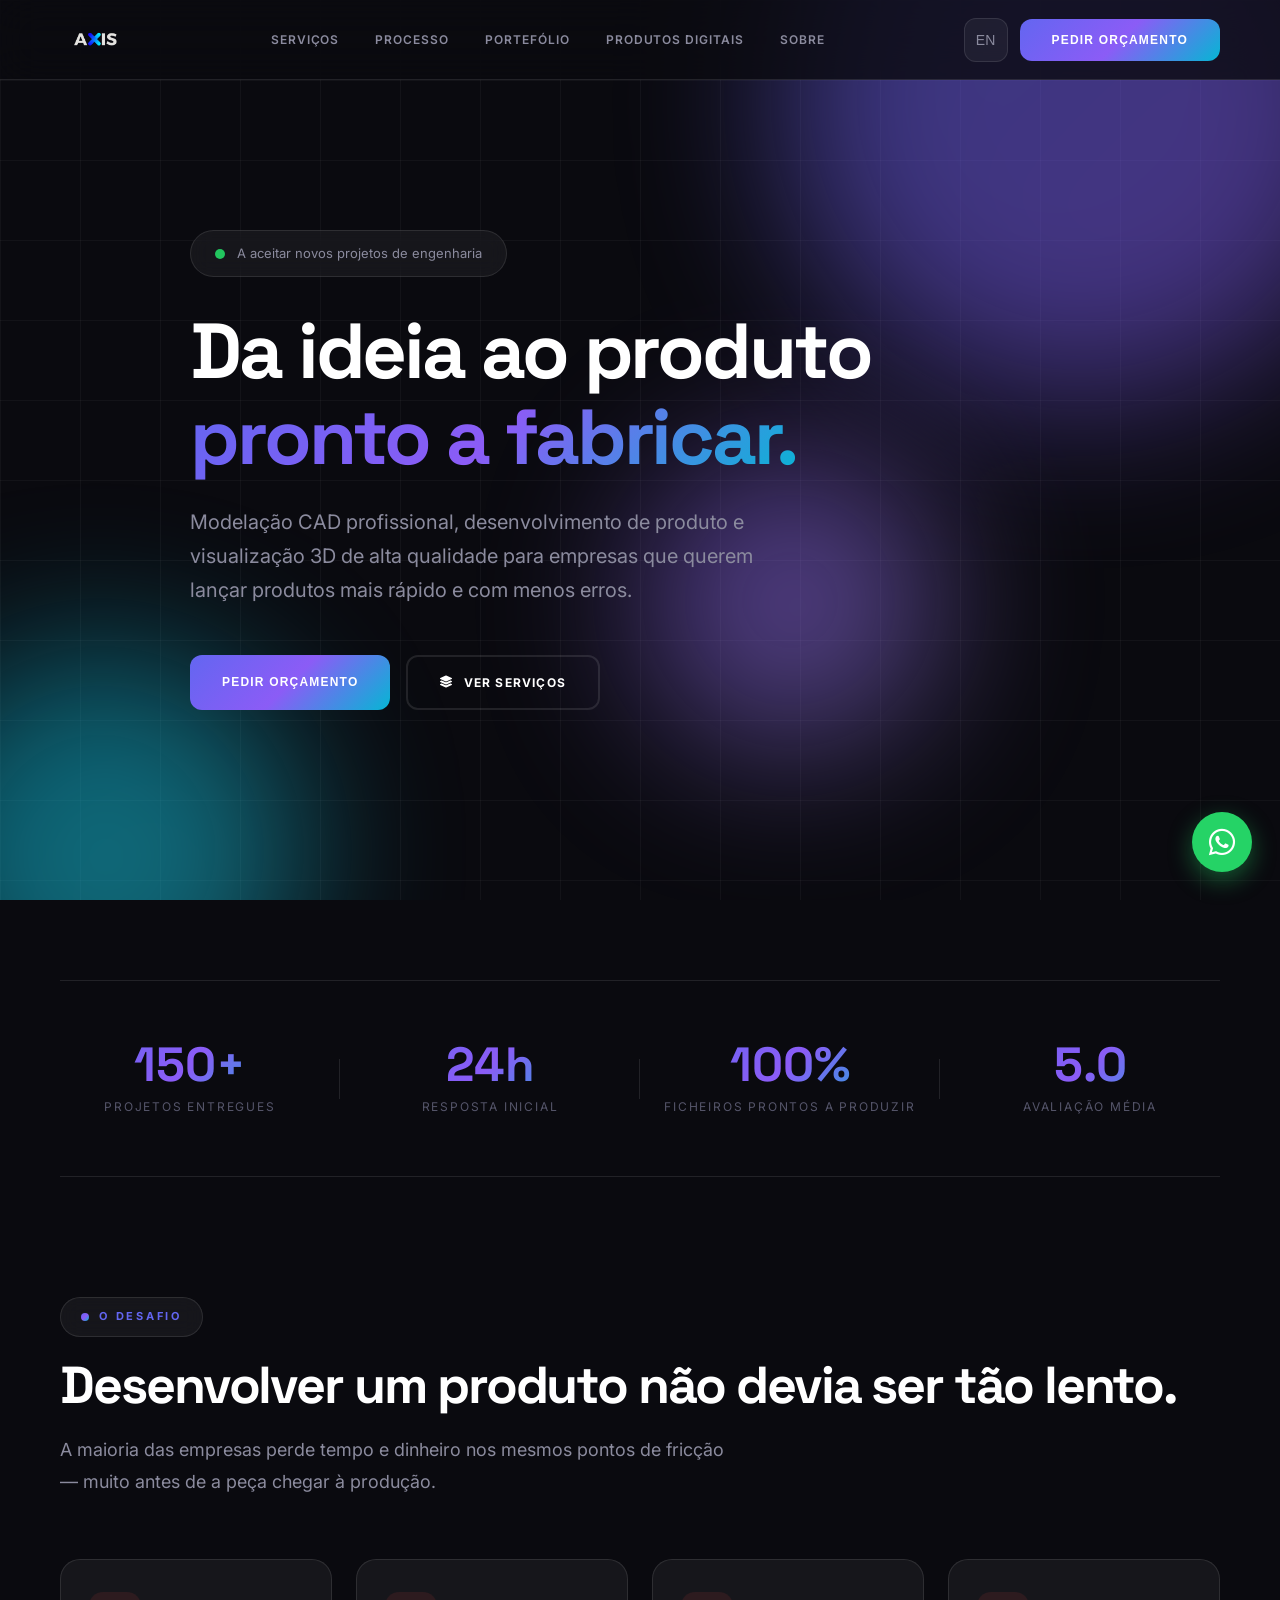
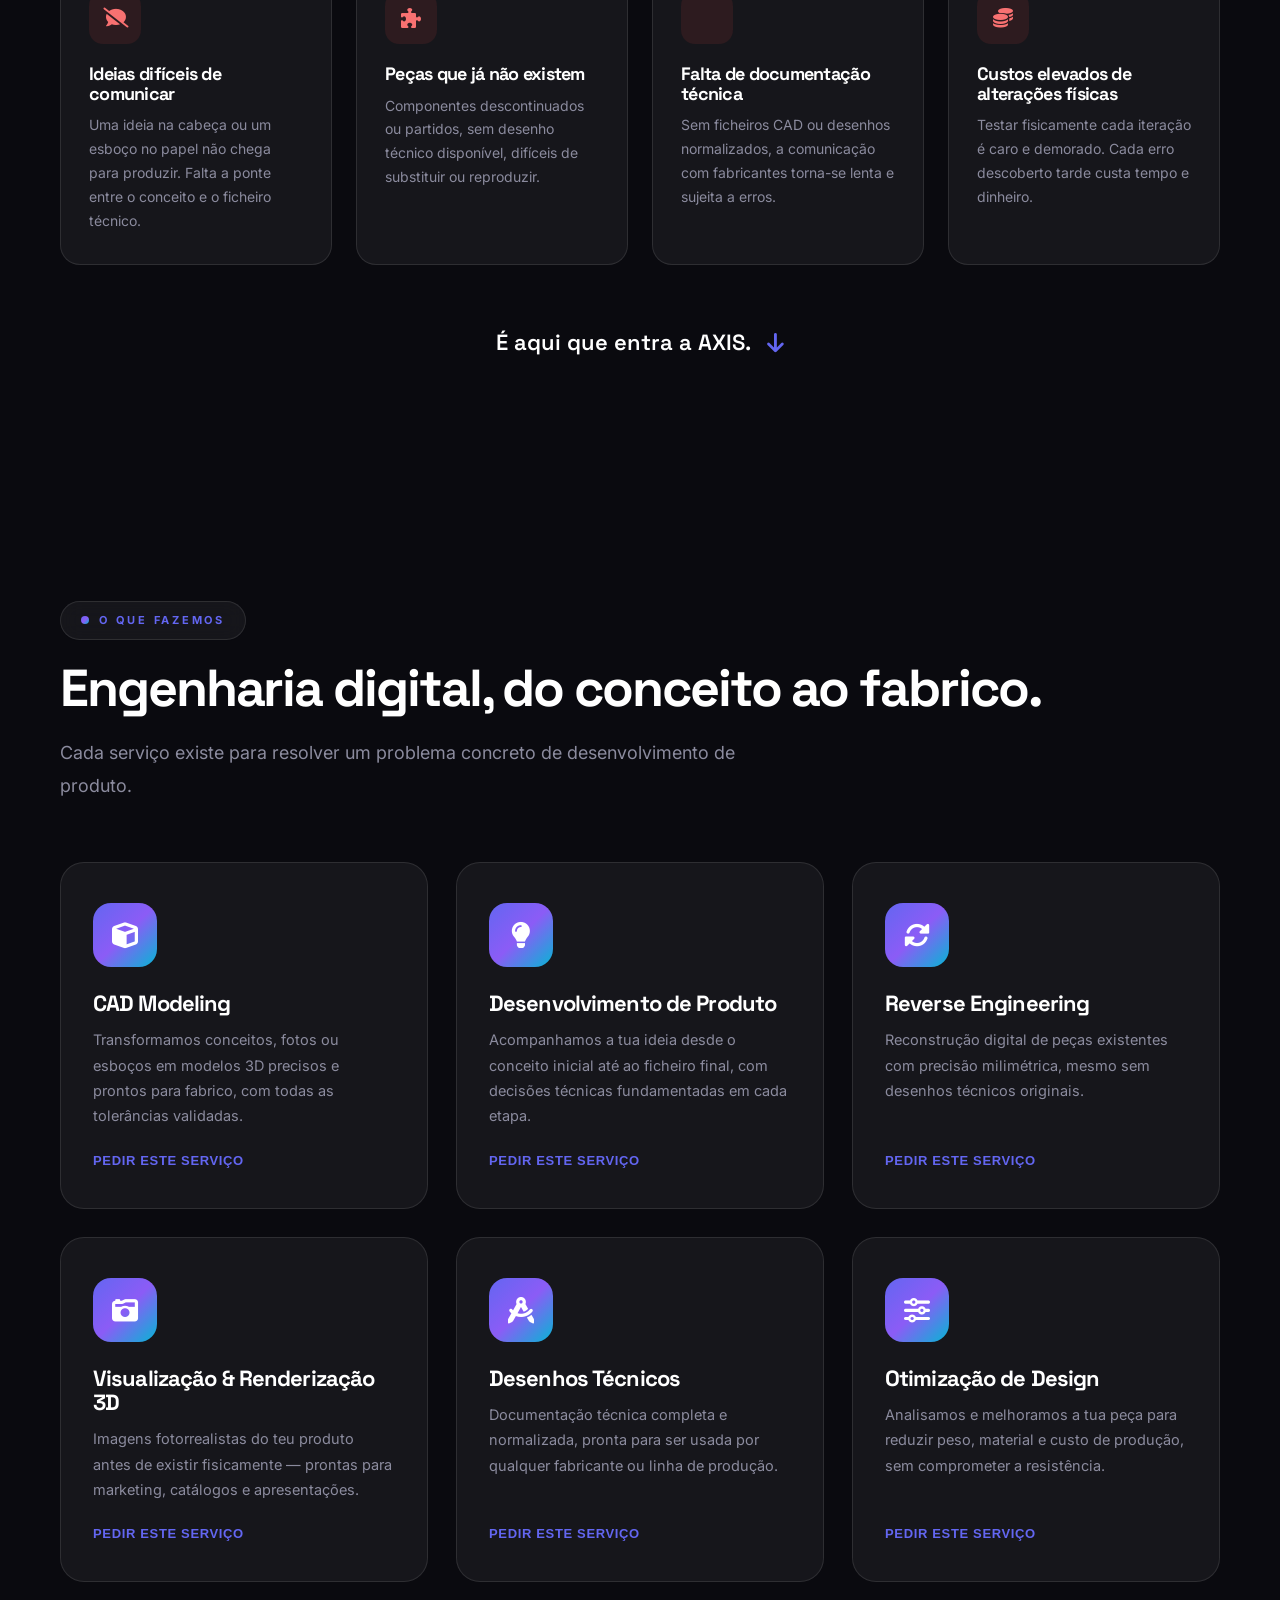
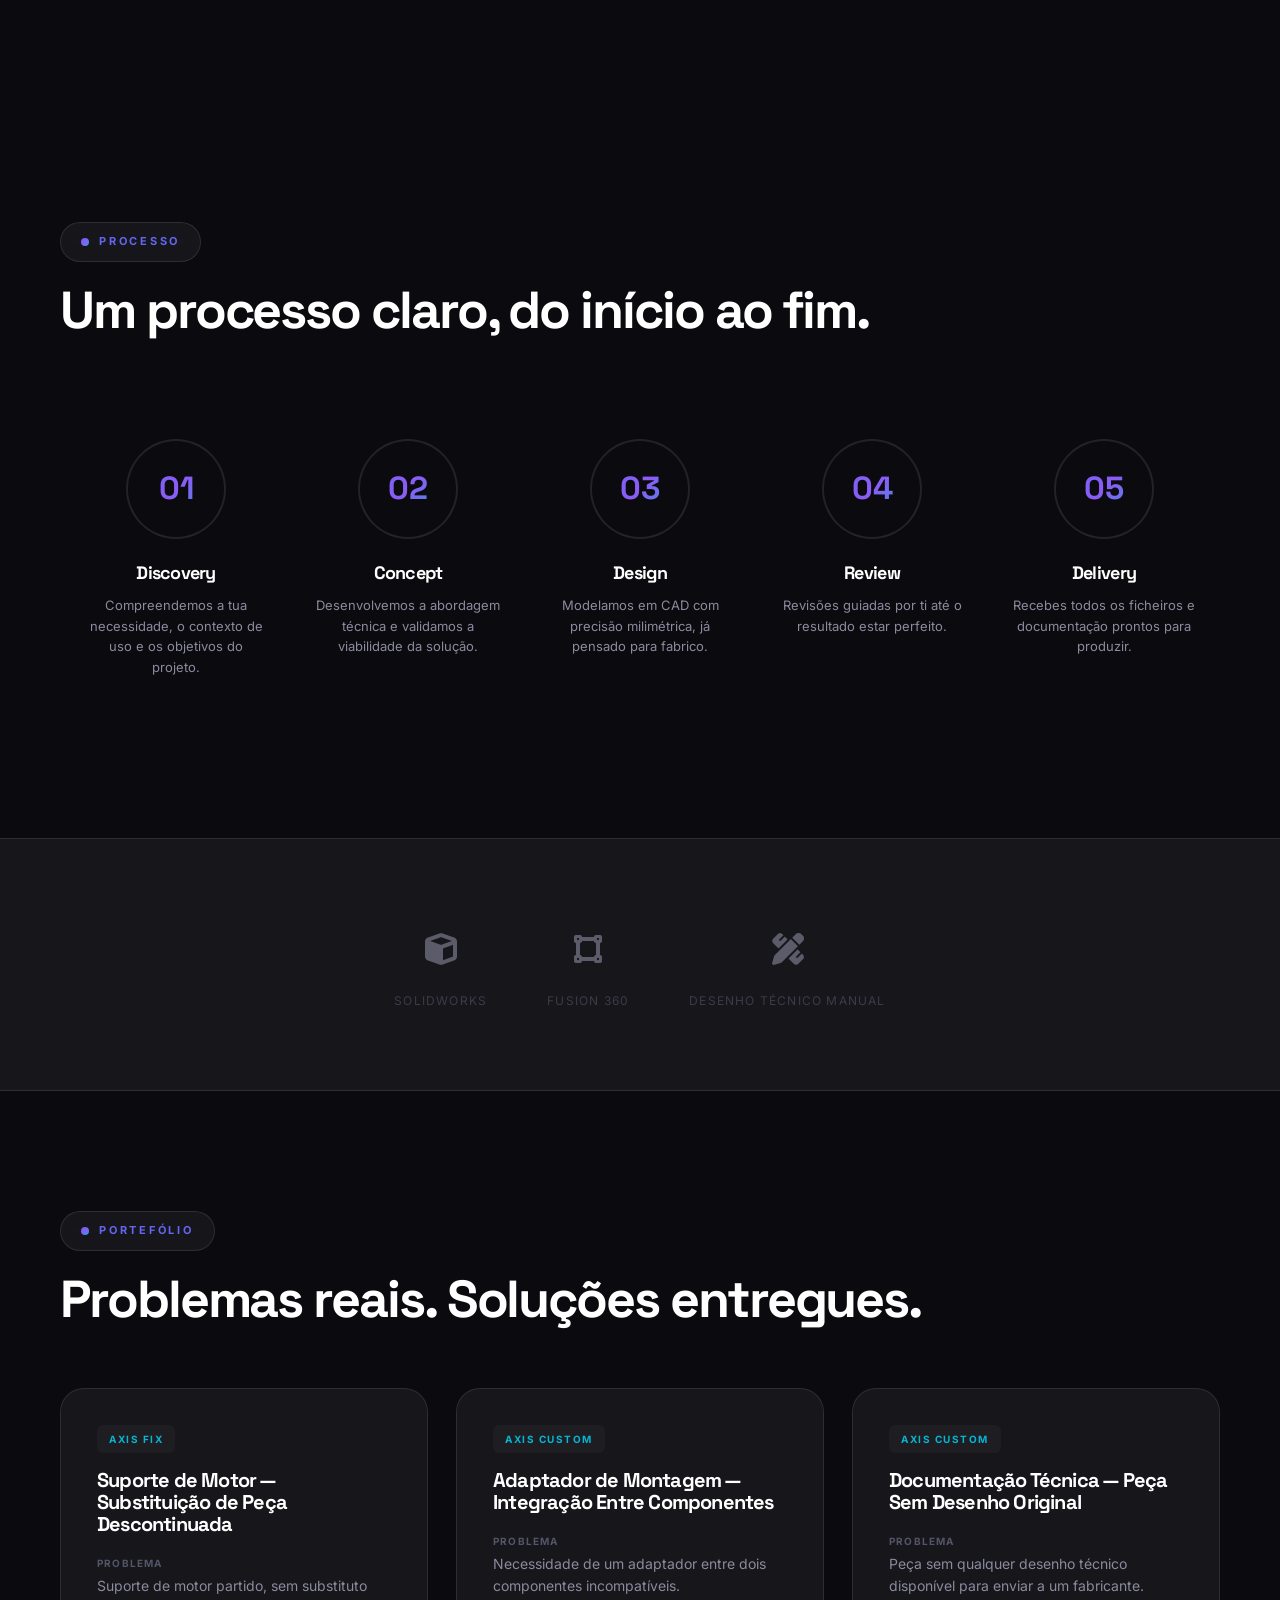
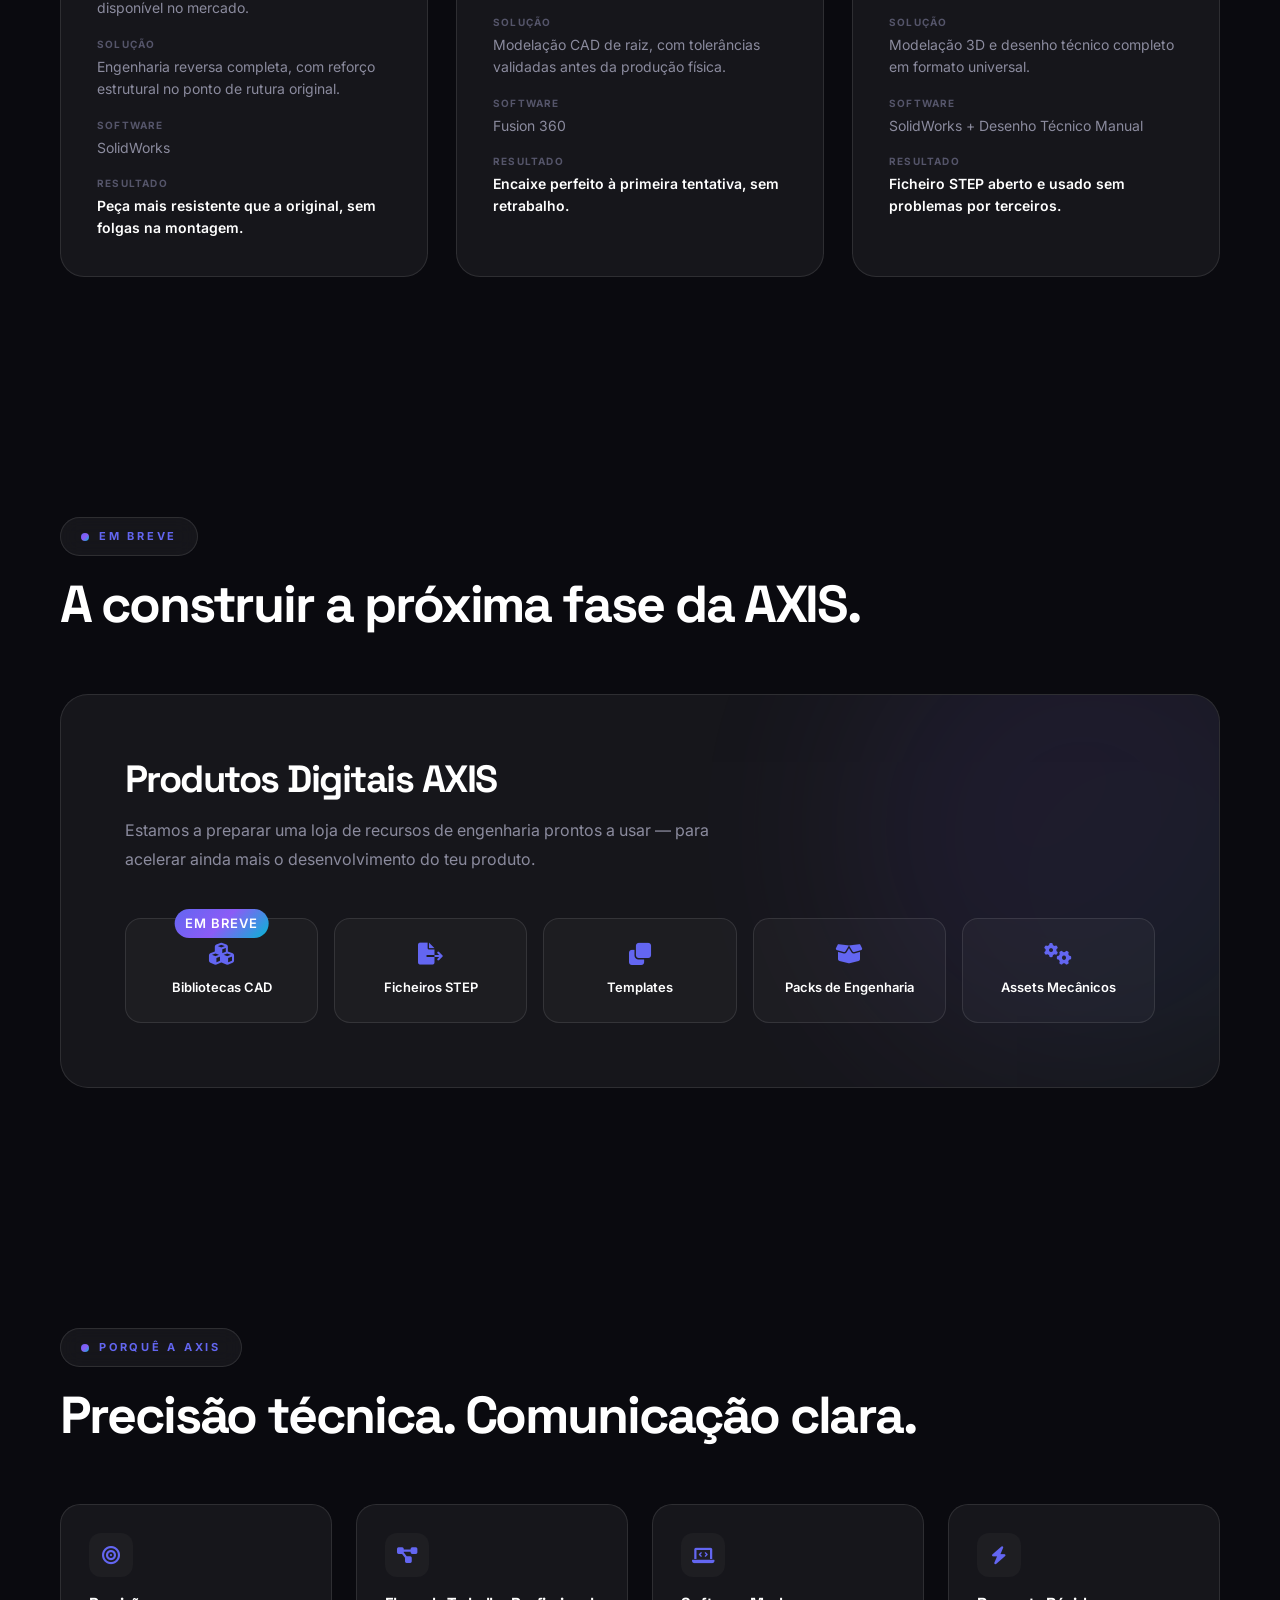
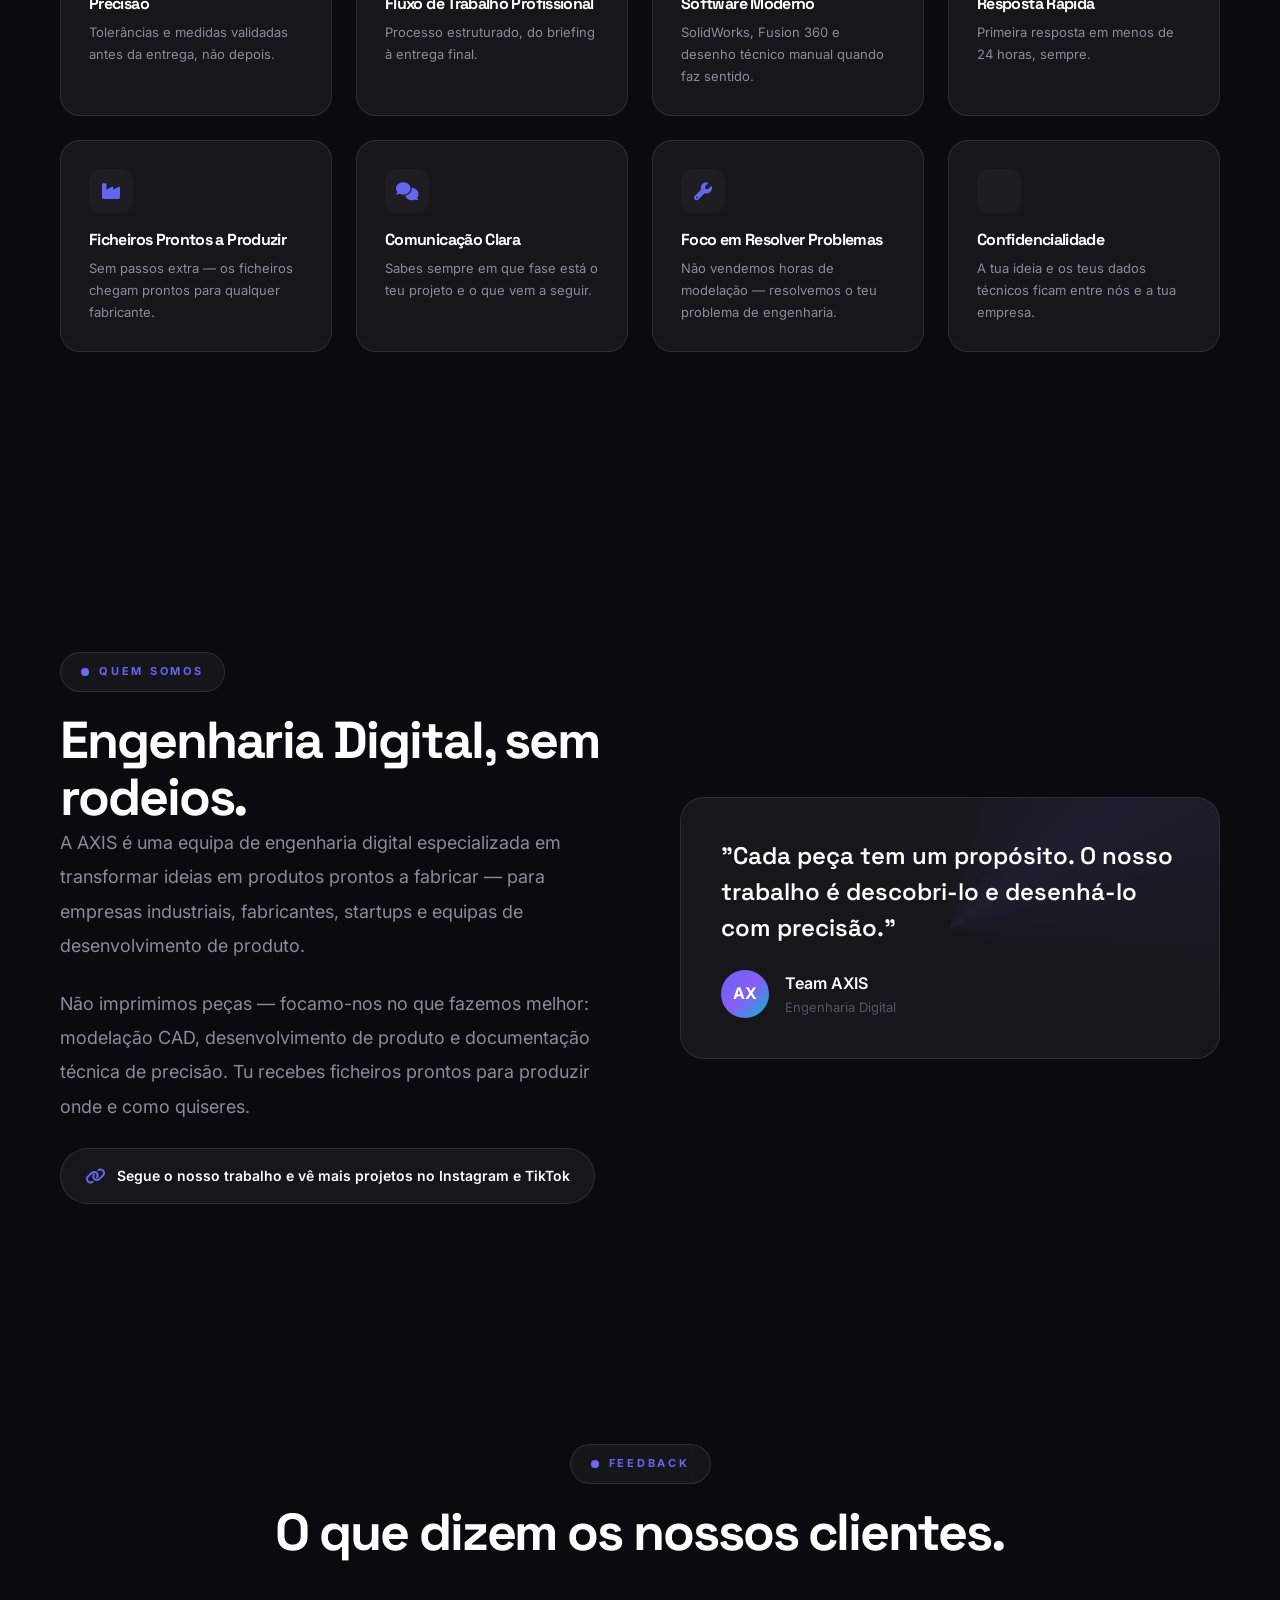
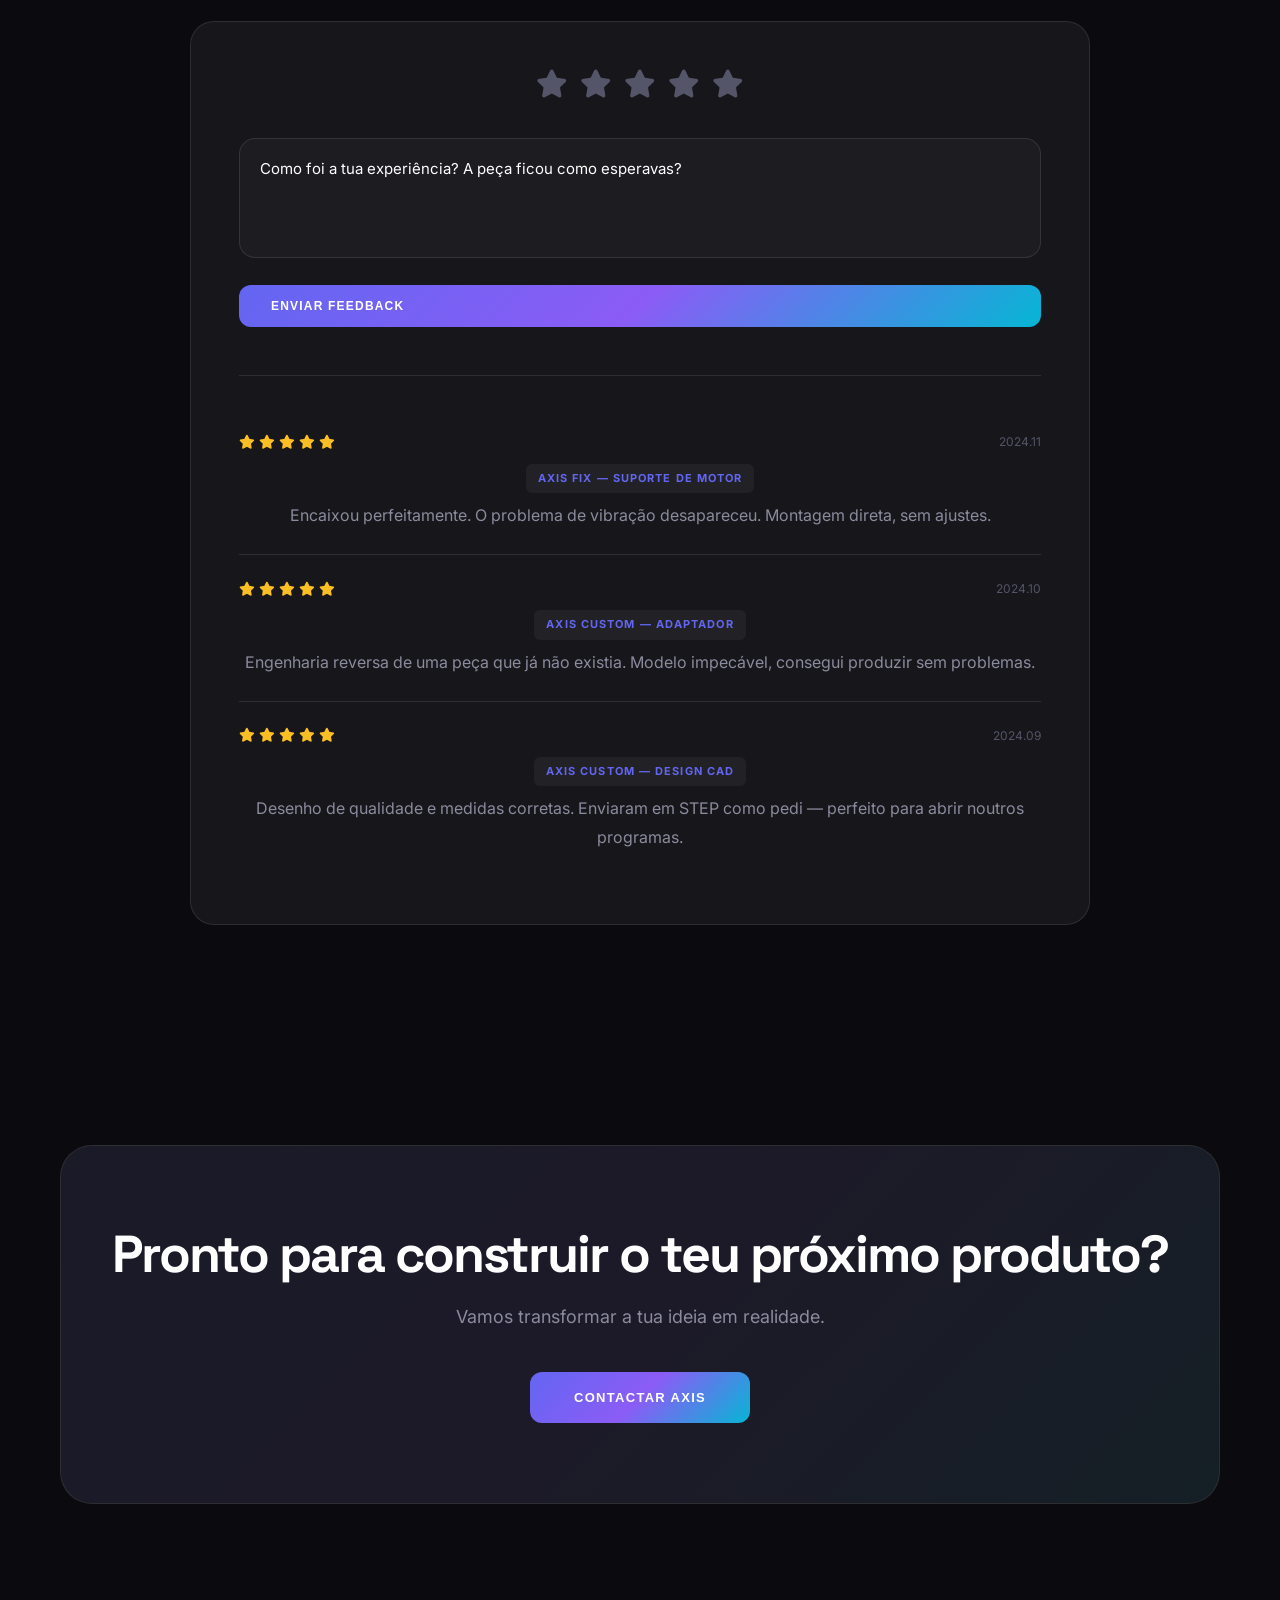
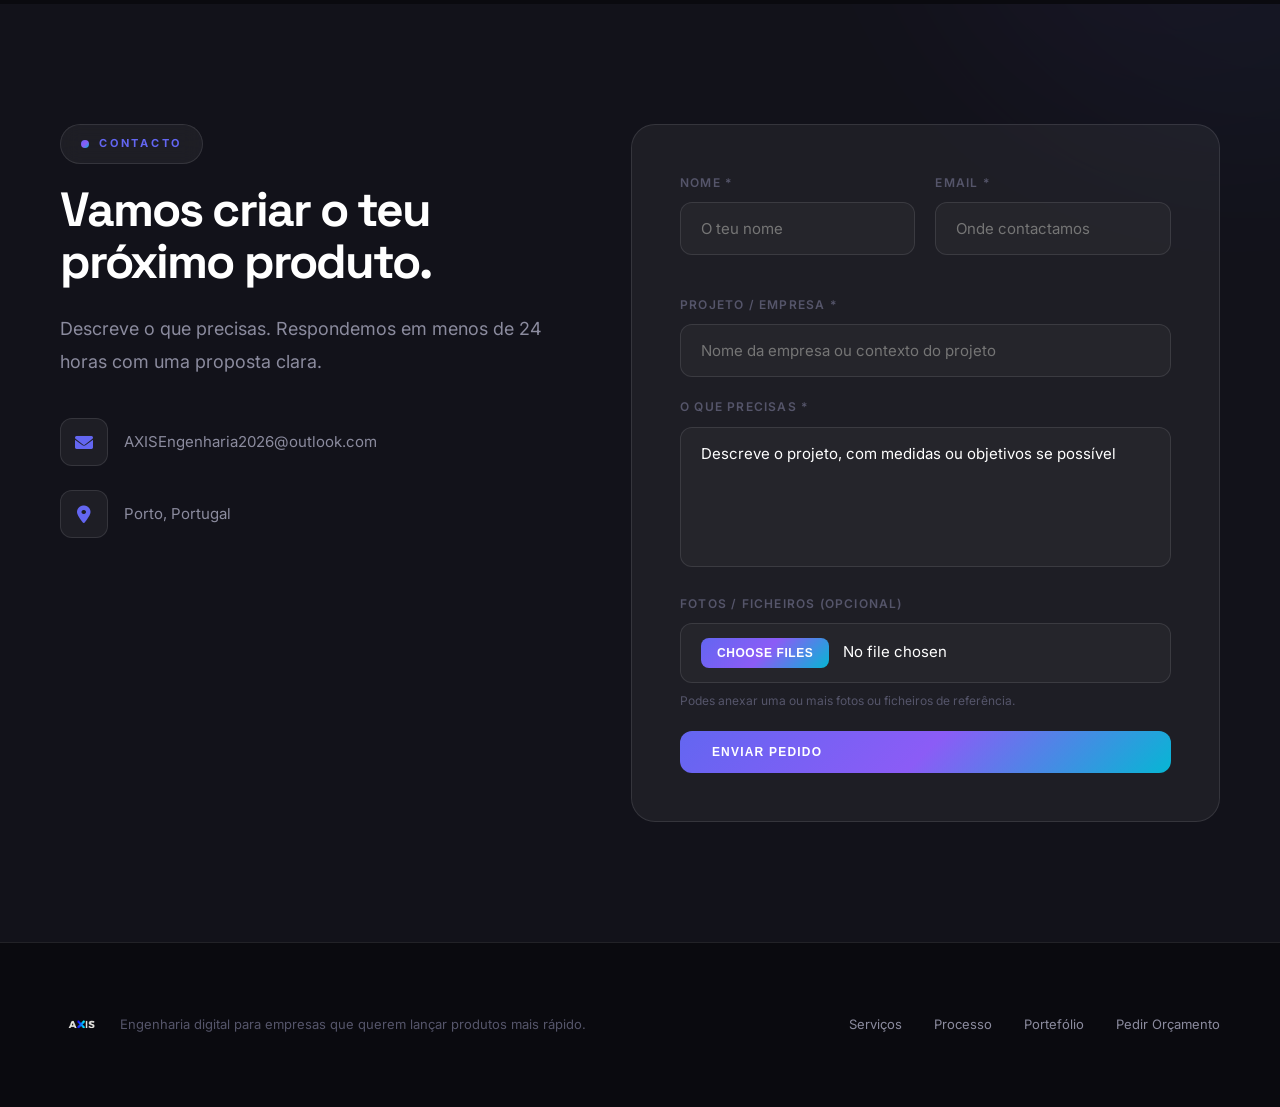
==== index.html @ fcf396f8 "Add files via upload" ====
<!DOCTYPE html>
<html lang="pt">
<head>
<meta charset="UTF-8" />
<meta name="viewport" content="width=device-width, initial-scale=1.0" />
<meta name="description" content="AXIS — Engenharia Digital. Modelação CAD, desenvolvimento de produto, reverse engineering e visualização 3D para empresas que querem lançar produtos mais rápido e com menos erros.">
<title>AXIS — Engenharia Digital | CAD, Desenvolvimento de Produto & Visualização 3D</title>
<link rel="icon" type="image/svg+xml" href="data:image/svg+xml;charset=utf-8,%3Csvg xmlns='http://www.w3.org/2000/svg' viewBox='0 0 64 64'%3E%3Cdefs%3E%3ClinearGradient id='a' x1='0' y1='0' x2='1' y2='1'%3E%3Cstop offset='0%25' stop-color='%23003d99'/%3E%3Cstop offset='100%25' stop-color='%2333aaff'/%3E%3C/linearGradient%3E%3C/defs%3E%3Crect x='26' y='2' width='12' height='60' rx='6' transform='rotate(45 32 32)' fill='url(%23a)'/%3E%3Crect x='26' y='2' width='12' height='60' rx='6' transform='rotate(-45 32 32)' fill='url(%23a)'/%3E%3C/svg%3E">
<link rel="stylesheet" href="https://cdnjs.cloudflare.com/ajax/libs/font-awesome/6.0.0/css/all.min.css">

<!-- GOOGLE ANALYTICS -->
<script async src="https://www.googletagmanager.com/gtag/js?id=G-XKXJXV0785"></script>
<script>
window.dataLayer = window.dataLayer || [];
function gtag(){dataLayer.push(arguments);}
gtag('js', new Date());
gtag('config', 'G-XKXJXV0785');
</script>

<style>
@import url('https://fonts.googleapis.com/css2?family=Space+Grotesk:wght@300;400;500;600;700&family=Inter:wght@300;400;500;600;700;800;900&display=swap');

:root {
--bg-main: #0a0a0f;
--bg-panel: #12121a;
--bg-card: rgba(255, 255, 255, 0.03);
--bg-glass: rgba(255, 255, 255, 0.05);
--border-subtle: rgba(255, 255, 255, 0.1);
--text-main: #ffffff;
--text-muted: #8b8b9e;
--text-dim: #55556a;
--accent-primary: #6366f1;
--accent-secondary: #8b5cf6;
--accent-tertiary: #06b6d4;
--accent-gradient: linear-gradient(135deg, #6366f1 0%, #8b5cf6 50%, #06b6d4 100%);
--accent-glow: rgba(99, 102, 241, 0.4);
--header-bg: rgba(10, 10, 15, 0.8);
--font-display: 'Space Grotesk', sans-serif;
--font-body: 'Inter', -apple-system, system-ui, sans-serif;
}

* { margin: 0; padding: 0; box-sizing: border-box; }
html { scroll-behavior: smooth; }

body {
background: var(--bg-main);
color: var(--text-main);
font-family: var(--font-body);
line-height: 1.6;
overflow-x: hidden;
}

img { max-width: 100%; }

/* ========== ANIMATED BACKGROUND ========== */
.bg-animation {
position: fixed;
inset: 0;
z-index: -1;
overflow: hidden;
}

.bg-orb {
position: absolute;
border-radius: 50%;
filter: blur(80px);
opacity: 0.5;
animation: float 20s ease-in-out infinite;
}

.bg-orb-1 {
width: 600px;
height: 600px;
background: linear-gradient(135deg, #6366f1 0%, #8b5cf6 100%);
top: -200px;
right: -100px;
animation-delay: 0s;
}

.bg-orb-2 {
width: 400px;
height: 400px;
background: linear-gradient(135deg, #06b6d4 0%, #22d3ee 100%);
bottom: -150px;
left: -100px;
animation-delay: -7s;
}

.bg-orb-3 {
width: 300px;
height: 300px;
background: linear-gradient(135deg, #8b5cf6 0%, #a78bfa 100%);
top: 50%;
left: 50%;
animation-delay: -14s;
}

@keyframes float {
0%, 100% { transform: translate(0, 0) scale(1); }
25% { transform: translate(50px, -50px) scale(1.1); }
50% { transform: translate(-30px, 30px) scale(0.95); }
75% { transform: translate(40px, 20px) scale(1.05); }
}

/* Grid overlay */
body::before {
content: "";
position: fixed;
inset: 0;
background-image:
linear-gradient(var(--border-subtle) 1px, transparent 1px),
linear-gradient(90deg, var(--border-subtle) 1px, transparent 1px);
background-size: 80px 80px;
z-index: -1;
pointer-events: none;
opacity: 0.4;
}

/* ========== REVEAL ANIMATIONS ========== */
.reveal {
opacity: 0;
transform: translateY(60px);
transition: all 1s cubic-bezier(0.16, 1, 0.3, 1);
}

.reveal.active {
opacity: 1;
transform: translateY(0);
}

.reveal-left {
opacity: 0;
transform: translateX(-60px);
transition: all 1s cubic-bezier(0.16, 1, 0.3, 1);
}

.reveal-left.active {
opacity: 1;
transform: translateX(0);
}

.reveal-right {
opacity: 0;
transform: translateX(60px);
transition: all 1s cubic-bezier(0.16, 1, 0.3, 1);
}

.reveal-right.active {
opacity: 1;
transform: translateX(0);
}

.container { max-width: 1400px; margin: 0 auto; padding: 0 60px; }

h1, h2, h3 {
font-family: var(--font-display);
font-weight: 700;
letter-spacing: -0.04em;
line-height: 1.1;
color: var(--text-main);
}

.section-tag {
display: inline-flex;
align-items: center;
gap: 10px;
font-size: 11px;
font-weight: 700;
letter-spacing: 0.25em;
text-transform: uppercase;
color: var(--accent-primary);
margin-bottom: 20px;
padding: 10px 20px;
background: var(--bg-glass);
border: 1px solid var(--border-subtle);
border-radius: 100px;
backdrop-filter: blur(10px);
}

.section-tag::before {
content: "";
width: 8px;
height: 8px;
background: var(--accent-gradient);
border-radius: 50%;
animation: pulse 2s ease-in-out infinite;
}

@keyframes pulse {
0%, 100% { transform: scale(1); opacity: 1; }
50% { transform: scale(1.5); opacity: 0.5; }
}

.section-intro {
color: var(--text-muted);
font-size: 18px;
max-width: 680px;
line-height: 1.8;
margin-top: 20px;
}

/* ========== HEADER ========== */
header {
position: fixed;
top: 0;
width: 100%;
height: 80px;
background: var(--header-bg);
backdrop-filter: blur(20px);
border-bottom: 1px solid var(--border-subtle);
z-index: 1000;
transition: all 0.3s ease;
}

header.scrolled {
height: 60px;
background: rgba(10, 10, 15, 0.95);
}

.header-inner {
height: 100%;
display: flex;
align-items: center;
justify-content: space-between;
}

.brand-logo {
display: flex;
align-items: center;
height: 72px;
text-decoration: none;
}

.brand-logo img {
height: 100%;
width: auto;
object-fit: contain;
}

nav { display: flex; gap: 4px; }

nav a {
font-size: 12px;
letter-spacing: 0.08em;
text-transform: uppercase;
color: var(--text-muted);
text-decoration: none;
font-weight: 600;
padding: 10px 16px;
border-radius: 8px;
transition: all 0.3s ease;
position: relative;
white-space: nowrap;
}

nav a::after {
content: "";
position: absolute;
bottom: 4px;
left: 50%;
transform: translateX(-50%);
width: 0;
height: 2px;
background: var(--accent-gradient);
border-radius: 2px;
transition: width 0.3s ease;
}

nav a:hover {
color: var(--text-main);
background: var(--bg-glass);
}

nav a:hover::after {
width: 24px;
}

.header-controls {
display: flex;
align-items: center;
gap: 12px;
}

.control-btn {
width: 44px;
height: 44px;
display: flex;
align-items: center;
justify-content: center;
background: var(--bg-glass);
border: 1px solid var(--border-subtle);
color: var(--text-muted);
font-size: 14px;
cursor: pointer;
border-radius: 12px;
transition: all 0.3s ease;
}

.control-btn:hover {
color: var(--text-main);
background: var(--bg-card);
transform: translateY(-2px);
}

.btn-premium {
background: var(--accent-gradient);
color: #fff;
padding: 14px 32px;
font-size: 12px;
font-weight: 700;
text-transform: uppercase;
letter-spacing: 0.1em;
text-decoration: none;
border-radius: 12px;
transition: all 0.4s cubic-bezier(0.16, 1, 0.3, 1);
border: none;
cursor: pointer;
display: inline-flex;
align-items: center;
gap: 10px;
white-space: nowrap;
position: relative;
overflow: hidden;
}

.btn-premium::before {
content: "";
position: absolute;
inset: 0;
background: linear-gradient(90deg, transparent, rgba(255,255,255,0.2), transparent);
transform: translateX(-100%);
transition: transform 0.5s;
}

.btn-premium:hover::before {
transform: translateX(100%);
}

.btn-premium:hover {
transform: translateY(-3px);
box-shadow: 0 20px 40px var(--accent-glow);
}

.hamburger {
display: none;
align-items: center;
justify-content: center;
width: 44px;
height: 44px;
background: var(--bg-glass);
border: 1px solid var(--border-subtle);
color: var(--text-main);
font-size: 18px;
cursor: pointer;
padding: 0;
border-radius: 12px;
transition: all 0.3s ease;
line-height: 1;
}

/* ========== MOBILE MENU ========== */
.mobile-menu {
display: none;
position: fixed;
inset: 0;
background: var(--bg-main);
z-index: 999;
flex-direction: column;
justify-content: center;
align-items: center;
gap: 20px;
opacity: 0;
transition: opacity 0.4s ease;
}

.mobile-menu.open {
display: flex;
opacity: 1;
}

.mobile-menu a {
font-size: 17px;
font-weight: 600;
letter-spacing: 0.05em;
text-transform: uppercase;
color: var(--text-muted);
text-decoration: none;
padding: 10px 24px;
border-radius: 8px;
transition: all 0.3s ease;
}

.mobile-menu a:hover {
color: var(--accent-primary);
background: var(--bg-glass);
}

.mobile-menu-close {
position: absolute;
top: 24px;
right: 24px;
width: 50px;
height: 50px;
background: var(--bg-glass);
border: 1px solid var(--border-subtle);
color: var(--text-muted);
font-size: 24px;
cursor: pointer;
border-radius: 12px;
transition: all 0.3s ease;
}

/* ========== HERO ========== */
.hero {
min-height: 100vh;
display: flex;
align-items: center;
padding: 120px 0 80px;
position: relative;
}

.hero-content {
max-width: 900px;
}

.hero-badge {
display: inline-flex;
align-items: center;
gap: 12px;
padding: 12px 24px;
background: var(--bg-glass);
border: 1px solid var(--border-subtle);
border-radius: 100px;
margin-bottom: 32px;
font-size: 13px;
color: var(--text-muted);
backdrop-filter: blur(10px);
animation: slideDown 1s ease-out;
}

.hero-badge-dot {
width: 10px;
height: 10px;
background: #22c55e;
border-radius: 50%;
animation: blink 2s ease-in-out infinite;
}

@keyframes blink {
0%, 100% { opacity: 1; }
50% { opacity: 0.4; }
}

@keyframes slideDown {
from { opacity: 0; transform: translateY(-30px); }
to { opacity: 1; transform: translateY(0); }
}

.hero h1 {
font-size: clamp(40px, 6.5vw, 78px);
margin-bottom: 24px;
animation: slideUp 1s ease-out 0.2s both;
}

@keyframes slideUp {
from { opacity: 0; transform: translateY(40px); }
to { opacity: 1; transform: translateY(0); }
}

.hero h1 span {
background: var(--accent-gradient);
-webkit-background-clip: text;
-webkit-text-fill-color: transparent;
background-clip: text;
}

.hero-desc {
color: var(--text-muted);
font-size: 20px;
max-width: 620px;
line-height: 1.7;
margin-bottom: 48px;
animation: slideUp 1s ease-out 0.4s both;
}

.hero-actions {
display: flex;
gap: 16px;
flex-wrap: wrap;
animation: slideUp 1s ease-out 0.6s both;
}

.btn-outline {
border: 2px solid var(--border-subtle);
color: var(--text-main);
padding: 16px 32px;
font-size: 12px;
text-transform: uppercase;
letter-spacing: 0.1em;
text-decoration: none;
font-weight: 700;
border-radius: 12px;
transition: all 0.3s ease;
display: inline-flex;
align-items: center;
gap: 10px;
background: transparent;
cursor: pointer;
}

.btn-outline:hover {
border-color: var(--accent-primary);
color: var(--accent-primary);
background: var(--bg-glass);
transform: translateY(-3px);
}

.section {
padding: 120px 0;
position: relative;
}

/* ========== STATS BAR ========== */
.stats-bar {
display: grid;
grid-template-columns: repeat(4, 1fr);
gap: 40px;
padding: 60px 0;
border-top: 1px solid var(--border-subtle);
border-bottom: 1px solid var(--border-subtle);
margin-top: 80px;
}

.stat-item {
text-align: center;
position: relative;
}

.stat-item::after {
content: "";
position: absolute;
right: -20px;
top: 50%;
transform: translateY(-50%);
width: 1px;
height: 40px;
background: var(--border-subtle);
}

.stat-item:last-child::after {
display: none;
}

.stat-number {
font-family: var(--font-display);
font-size: 48px;
font-weight: 700;
background: var(--accent-gradient);
-webkit-background-clip: text;
-webkit-text-fill-color: transparent;
background-clip: text;
line-height: 1;
margin-bottom: 8px;
}

.stat-label {
font-size: 12px;
color: var(--text-dim);
text-transform: uppercase;
letter-spacing: 0.15em;
}

/* ========== PROBLEM SECTION ========== */
.problem-grid {
display: grid;
grid-template-columns: repeat(4, 1fr);
gap: 24px;
margin-top: 60px;
}

.problem-card {
background: var(--bg-glass);
border: 1px solid var(--border-subtle);
border-radius: 20px;
padding: 32px 28px;
transition: all 0.4s ease;
}

.problem-card:hover {
transform: translateY(-6px);
border-color: rgba(239, 68, 68, 0.4);
}

.problem-icon {
width: 52px;
height: 52px;
display: flex;
align-items: center;
justify-content: center;
background: rgba(239, 68, 68, 0.1);
color: #f87171;
border-radius: 14px;
font-size: 20px;
margin-bottom: 20px;
}

.problem-card h3 {
font-size: 18px;
margin-bottom: 10px;
font-family: var(--font-display);
}

.problem-card p {
color: var(--text-muted);
font-size: 14px;
line-height: 1.7;
}

.problem-bridge {
display: flex;
align-items: center;
justify-content: center;
gap: 16px;
margin-top: 60px;
text-align: center;
}

.problem-bridge span {
font-family: var(--font-display);
font-size: 22px;
font-weight: 600;
}

.problem-bridge i {
color: var(--accent-primary);
font-size: 22px;
animation: bounce-down 1.6s ease-in-out infinite;
}

@keyframes bounce-down {
0%, 100% { transform: translateY(0); }
50% { transform: translateY(6px); }
}

/* ========== SERVICES ========== */
.services-grid {
display: grid;
grid-template-columns: repeat(3, 1fr);
gap: 28px;
margin-top: 60px;
}

.service-card {
background: var(--bg-glass);
border: 1px solid var(--border-subtle);
padding: 40px 32px;
border-radius: 24px;
transition: all 0.5s cubic-bezier(0.16, 1, 0.3, 1);
position: relative;
overflow: hidden;
display: flex;
flex-direction: column;
}

.service-card::before {
content: "";
position: absolute;
inset: 0;
background: var(--accent-gradient);
opacity: 0;
transition: opacity 0.5s ease;
}

.service-card:hover {
transform: translateY(-10px);
border-color: var(--accent-primary);
box-shadow: 0 40px 80px rgba(99, 102, 241, 0.15);
}

.service-card:hover::before {
opacity: 0.05;
}

.service-icon {
width: 64px;
height: 64px;
display: flex;
align-items: center;
justify-content: center;
background: var(--accent-gradient);
border-radius: 18px;
margin-bottom: 24px;
font-size: 26px;
color: #fff;
transition: transform 0.5s ease;
}

.service-card:hover .service-icon {
transform: scale(1.1) rotate(5deg);
}

.service-card h3 {
font-size: 22px;
margin-bottom: 12px;
font-family: var(--font-display);
position: relative;
z-index: 1;
}

.service-card p {
color: var(--text-muted);
font-size: 14.5px;
margin-bottom: 24px;
line-height: 1.75;
position: relative;
z-index: 1;
flex-grow: 1;
}

.start-project-btn {
color: var(--accent-primary);
font-weight: 700;
text-decoration: none;
font-size: 13px;
letter-spacing: 0.05em;
text-transform: uppercase;
background: none;
border: none;
cursor: pointer;
display: inline-flex;
align-items: center;
gap: 10px;
padding: 0;
transition: all 0.3s ease;
position: relative;
z-index: 1;
}

.start-project-btn i {
transition: transform 0.3s ease;
}

.start-project-btn:hover {
color: var(--text-main);
}

.start-project-btn:hover i {
transform: translateX(5px);
}

/* ========== PROCESS ========== */
.process-grid {
display: grid;
grid-template-columns: repeat(5, 1fr);
gap: 0;
margin-top: 60px;
position: relative;
}

.process-step {
text-align: center;
padding: 40px 24px;
position: relative;
}

.step-number {
width: 100px;
height: 100px;
display: flex;
align-items: center;
justify-content: center;
background: var(--bg-glass);
border: 2px solid var(--border-subtle);
border-radius: 50%;
margin: 0 auto 24px;
font-family: var(--font-display);
font-size: 32px;
font-weight: 700;
background: var(--accent-gradient);
-webkit-background-clip: text;
-webkit-text-fill-color: transparent;
background-clip: text;
transition: all 0.5s ease;
}

.process-step:hover .step-number {
transform: scale(1.1);
box-shadow: 0 20px 40px var(--accent-glow);
}

.process-step h3 {
font-size: 18px;
margin-bottom: 12px;
font-family: var(--font-display);
}

.process-step p {
font-size: 13px;
color: var(--text-muted);
line-height: 1.6;
}

/* ========== PORTFOLIO / CASE STUDIES ========== */
.portfolio-grid {
display: grid;
grid-template-columns: repeat(3, 1fr);
gap: 28px;
margin-top: 60px;
}

.portfolio-card {
background: var(--bg-glass);
border: 1px solid var(--border-subtle);
border-radius: 24px;
padding: 36px;
transition: all 0.4s ease;
}

.portfolio-card:hover {
transform: translateY(-8px);
border-color: var(--accent-primary);
}

.portfolio-tag {
display: inline-block;
font-size: 10px;
font-weight: 700;
letter-spacing: 0.15em;
text-transform: uppercase;
color: var(--accent-tertiary);
background: var(--bg-card);
padding: 6px 12px;
border-radius: 6px;
margin-bottom: 16px;
}

.portfolio-card h3 {
font-size: 20px;
margin-bottom: 20px;
font-family: var(--font-display);
}

.portfolio-row {
margin-bottom: 16px;
}

.portfolio-row:last-child {
margin-bottom: 0;
}

.portfolio-label {
font-size: 10px;
font-weight: 700;
letter-spacing: 0.12em;
text-transform: uppercase;
color: var(--text-dim);
margin-bottom: 4px;
}

.portfolio-value {
font-size: 14px;
color: var(--text-muted);
line-height: 1.6;
}

.portfolio-value.highlight {
color: var(--text-main);
font-weight: 600;
}

/* ========== DIGITAL PRODUCTS ========== */
.digital-products {
background: var(--bg-glass);
border: 1px solid var(--border-subtle);
border-radius: 28px;
padding: 64px;
margin-top: 60px;
position: relative;
overflow: hidden;
}

.digital-products::before {
content: "";
position: absolute;
top: -30%;
right: -10%;
width: 500px;
height: 500px;
background: var(--accent-gradient);
opacity: 0.08;
border-radius: 50%;
filter: blur(90px);
}

.dp-header {
position: relative;
z-index: 1;
max-width: 640px;
margin-bottom: 44px;
}

.dp-header h3 {
font-size: clamp(28px, 3.5vw, 38px);
margin-bottom: 16px;
}

.dp-header p {
color: var(--text-muted);
font-size: 16px;
line-height: 1.8;
}

.dp-grid {
display: grid;
grid-template-columns: repeat(5, 1fr);
gap: 16px;
position: relative;
z-index: 1;
}

.dp-item {
background: var(--bg-card);
border: 1px solid var(--border-subtle);
border-radius: 16px;
padding: 24px 16px;
text-align: center;
position: relative;
}

.dp-item i {
font-size: 22px;
color: var(--accent-primary);
margin-bottom: 12px;
display: block;
}

.dp-item span {
font-size: 13px;
font-weight: 600;
display: block;
}

.dp-badge {
position: absolute;
top: -10px;
right: 50%;
transform: translateX(50%);
background: var(--accent-gradient);
color: #fff;
font-size: 9px;
font-weight: 700;
letter-spacing: 0.08em;
text-transform: uppercase;
padding: 4px 10px;
border-radius: 100px;
white-space: nowrap;
}

/* ========== WHY CHOOSE AXIS ========== */
.advantages-grid {
display: grid;
grid-template-columns: repeat(4, 1fr);
gap: 24px;
margin-top: 60px;
}

.advantage-card {
padding: 28px;
border-radius: 20px;
background: var(--bg-glass);
border: 1px solid var(--border-subtle);
transition: all 0.3s ease;
}

.advantage-card:hover {
border-color: var(--accent-primary);
transform: translateY(-5px);
}

.advantage-icon {
width: 44px;
height: 44px;
display: flex;
align-items: center;
justify-content: center;
color: var(--accent-primary);
background: var(--bg-card);
border-radius: 12px;
font-size: 18px;
margin-bottom: 18px;
}

.advantage-card h3 {
font-size: 16px;
margin-bottom: 8px;
font-family: var(--font-display);
}

.advantage-card p {
font-size: 13px;
color: var(--text-muted);
line-height: 1.7;
}

/* ========== TECH STACK ========== */
.tech-section {
padding: 80px 0;
background: var(--bg-glass);
border-top: 1px solid var(--border-subtle);
border-bottom: 1px solid var(--border-subtle);
}

.tech-grid {
display: flex;
justify-content: center;
align-items: center;
gap: 60px;
flex-wrap: wrap;
}

.tech-item {
display: flex;
flex-direction: column;
align-items: center;
gap: 12px;
opacity: 0.6;
transition: all 0.3s ease;
}

.tech-item:hover {
opacity: 1;
transform: translateY(-5px);
}

.tech-icon {
width: 60px;
height: 60px;
display: flex;
align-items: center;
justify-content: center;
font-size: 32px;
color: var(--text-muted);
}

.tech-name {
font-size: 12px;
color: var(--text-dim);
text-transform: uppercase;
letter-spacing: 0.1em;
}

/* ========== ABOUT ========== */
.about-grid {
display: grid;
grid-template-columns: 1fr 1fr;
gap: 80px;
align-items: center;
margin-top: 60px;
}

.about-text p {
font-size: 18px;
color: var(--text-muted);
line-height: 1.9;
margin-bottom: 24px;
}

.about-social-link {
display: inline-flex;
align-items: center;
gap: 12px;
padding: 16px 24px;
background: var(--bg-glass);
border: 1px solid var(--border-subtle);
border-radius: 100px;
color: var(--text-main);
text-decoration: none;
font-size: 14px;
font-weight: 600;
transition: all 0.3s ease;
}

.about-social-link i {
color: var(--accent-primary);
font-size: 16px;
}

.about-social-link:hover {
border-color: var(--accent-primary);
background: var(--bg-card);
transform: translateY(-3px);
}

.about-visual {
position: relative;
}

.about-card {
background: var(--bg-glass);
border: 1px solid var(--border-subtle);
border-radius: 24px;
padding: 40px;
position: relative;
overflow: hidden;
}

.about-card::before {
content: "";
position: absolute;
top: -50%;
left: -50%;
width: 200%;
height: 200%;
background: conic-gradient(from 0deg, transparent, var(--accent-primary), transparent 30%);
animation: rotate 4s linear infinite;
opacity: 0.1;
}

@keyframes rotate {
100% { transform: rotate(360deg); }
}

.about-quote {
font-size: 24px;
font-family: var(--font-display);
font-weight: 600;
line-height: 1.5;
margin-bottom: 24px;
position: relative;
z-index: 1;
}

.about-author {
display: flex;
align-items: center;
gap: 16px;
position: relative;
z-index: 1;
}

.about-avatar {
width: 48px;
height: 48px;
background: var(--accent-gradient);
border-radius: 50%;
display: flex;
align-items: center;
justify-content: center;
font-weight: 700;
color: #fff;
}

.about-name {
font-weight: 600;
}

.about-role {
font-size: 13px;
color: var(--text-dim);
}

/* ========== REVIEWS ========== */
.reviews-container {
max-width: 900px;
margin: 60px auto 0;
}

.review-card {
background: var(--bg-glass);
border: 1px solid var(--border-subtle);
border-radius: 24px;
padding: 48px;
}

.review-form-header {
text-align: center;
margin-bottom: 40px;
}

.stars-input {
display: flex;
gap: 12px;
justify-content: center;
margin-bottom: 16px;
}

.star-btn {
font-size: 28px;
color: var(--text-dim);
cursor: pointer;
transition: all 0.3s cubic-bezier(0.175, 0.885, 0.32, 1.275);
}

.star-btn:hover {
transform: scale(1.2);
}

.star-btn.active {
color: #fbbf24;
transform: scale(1.1);
}

.review-textarea {
width: 100%;
background: var(--bg-card);
border: 1px solid var(--border-subtle);
border-radius: 16px;
padding: 20px;
color: var(--text-main);
font-family: inherit;
font-size: 15px;
resize: none;
min-height: 120px;
margin-bottom: 20px;
transition: all 0.3s ease;
}

.review-textarea:focus {
outline: none;
border-color: var(--accent-primary);
box-shadow: 0 0 0 4px var(--accent-glow);
}

.existing-reviews {
margin-top: 48px;
padding-top: 32px;
border-top: 1px solid var(--border-subtle);
}

.review-item {
padding: 24px 0;
border-bottom: 1px solid var(--border-subtle);
}

.review-item:last-child {
border-bottom: none;
}

.review-header {
display: flex;
justify-content: space-between;
align-items: center;
margin-bottom: 12px;
}

.review-stars {
display: flex;
gap: 4px;
color: #fbbf24;
font-size: 14px;
}

.review-date {
font-size: 12px;
color: var(--text-dim);
}

.review-project {
display: inline-block;
font-size: 11px;
font-weight: 700;
letter-spacing: 0.1em;
text-transform: uppercase;
color: var(--accent-primary);
background: var(--bg-glass);
padding: 6px 12px;
border-radius: 6px;
margin-bottom: 8px;
}

.review-text {
color: var(--text-muted);
line-height: 1.8;
}

/* ========== FINAL CTA ========== */
.final-cta {
padding: 100px 0;
text-align: center;
position: relative;
}

.final-cta-card {
background: var(--bg-glass);
border: 1px solid var(--border-subtle);
border-radius: 32px;
padding: 80px 40px;
position: relative;
overflow: hidden;
}

.final-cta-card::before {
content: "";
position: absolute;
inset: 0;
background: var(--accent-gradient);
opacity: 0.06;
}

.final-cta-card h2 {
font-size: clamp(32px, 5vw, 52px);
margin-bottom: 20px;
position: relative;
z-index: 1;
}

.final-cta-card p {
color: var(--text-muted);
font-size: 18px;
margin-bottom: 40px;
position: relative;
z-index: 1;
}

.final-cta-card .btn-premium {
position: relative;
z-index: 1;
padding: 18px 44px;
font-size: 13px;
}

/* ========== CONTACT ========== */
.contact-section {
padding: 120px 0;
background: var(--bg-panel);
position: relative;
overflow: hidden;
}

.contact-section::before {
content: "";
position: absolute;
top: -50%;
right: -20%;
width: 600px;
height: 600px;
background: var(--accent-gradient);
opacity: 0.05;
border-radius: 50%;
filter: blur(100px);
}

.contact-grid {
display: grid;
grid-template-columns: 1fr 1.2fr;
gap: 80px;
}

.contact-info h2 {
font-size: 48px;
margin-bottom: 24px;
font-family: var(--font-display);
}

.contact-info p {
color: var(--text-muted);
font-size: 18px;
line-height: 1.8;
margin-bottom: 40px;
}

.contact-details {
display: flex;
flex-direction: column;
gap: 24px;
}

.contact-detail {
display: flex;
align-items: center;
gap: 16px;
}

.contact-detail-icon {
width: 48px;
height: 48px;
background: var(--bg-glass);
border: 1px solid var(--border-subtle);
border-radius: 12px;
display: flex;
align-items: center;
justify-content: center;
color: var(--accent-primary);
font-size: 18px;
}

.contact-detail-text {
font-size: 15px;
color: var(--text-muted);
}

.contact-form {
background: var(--bg-glass);
border: 1px solid var(--border-subtle);
border-radius: 24px;
padding: 48px;
}

.form-row {
display: grid;
grid-template-columns: 1fr 1fr;
gap: 20px;
margin-bottom: 20px;
}

.form-group {
margin-bottom: 20px;
}

.form-group label {
display: block;
font-size: 12px;
font-weight: 600;
text-transform: uppercase;
letter-spacing: 0.1em;
color: var(--text-dim);
margin-bottom: 10px;
}

.form-input {
width: 100%;
background: var(--bg-card);
border: 1px solid var(--border-subtle);
border-radius: 12px;
padding: 16px 20px;
color: var(--text-main);
font-family: inherit;
font-size: 15px;
transition: all 0.3s ease;
}

.form-input:focus {
outline: none;
border-color: var(--accent-primary);
box-shadow: 0 0 0 4px var(--accent-glow);
}

.form-textarea {
min-height: 140px;
resize: none;
}

.form-file {
padding: 14px 20px;
cursor: pointer;
}

.form-file::file-selector-button {
background: var(--accent-gradient);
color: #fff;
border: none;
padding: 8px 16px;
border-radius: 8px;
font-size: 12px;
font-weight: 700;
text-transform: uppercase;
letter-spacing: 0.05em;
cursor: pointer;
margin-right: 14px;
transition: opacity 0.3s ease;
}

.form-file::file-selector-button:hover {
opacity: 0.85;
}

.form-file-hint {
display: block;
font-size: 12px;
color: var(--text-dim);
margin-top: 8px;
}

/* ========== FOOTER ========== */
footer {
padding: 60px 0;
border-top: 1px solid var(--border-subtle);
}

.footer-content {
display: flex;
justify-content: space-between;
align-items: center;
}

.footer-brand {
display: flex;
align-items: center;
gap: 16px;
}

.footer-text {
color: var(--text-dim);
font-size: 13px;
}

.footer-links {
display: flex;
gap: 32px;
}

.footer-links a {
color: var(--text-muted);
text-decoration: none;
font-size: 13px;
transition: all 0.3s ease;
}

.footer-links a:hover {
color: var(--accent-primary);
}

/* ========== WHATSAPP FLOATING BUTTON ========== */
.whatsapp-float {
position: fixed;
bottom: 28px;
right: 28px;
width: 60px;
height: 60px;
background: #25D366;
border-radius: 50%;
display: flex;
align-items: center;
justify-content: center;
color: #fff;
font-size: 30px;
text-decoration: none;
box-shadow: 0 8px 24px rgba(37, 211, 102, 0.4);
z-index: 900;
transition: all 0.3s ease;
animation: whatsapp-pulse 2.5s ease-in-out infinite;
}

.whatsapp-float:hover {
transform: scale(1.1);
box-shadow: 0 12px 32px rgba(37, 211, 102, 0.55);
}

@keyframes whatsapp-pulse {
0%, 100% { box-shadow: 0 8px 24px rgba(37, 211, 102, 0.4); }
50% { box-shadow: 0 8px 24px rgba(37, 211, 102, 0.4), 0 0 0 10px rgba(37, 211, 102, 0.15); }
}

@media (max-width: 680px) {
.whatsapp-float {
width: 52px;
height: 52px;
font-size: 26px;
bottom: 20px;
right: 20px;
}
}

/* ========== RESPONSIVE ========== */
@media (max-width: 1200px) {
.problem-grid { grid-template-columns: repeat(2, 1fr); }
.services-grid { grid-template-columns: repeat(2, 1fr); }
.portfolio-grid { grid-template-columns: repeat(2, 1fr); }
.advantages-grid { grid-template-columns: repeat(2, 1fr); }
.dp-grid { grid-template-columns: repeat(3, 1fr); }
}

@media (max-width: 1024px) {
.container { padding: 0 40px; }

nav { display: none; }
.hamburger { display: flex; }
.header-controls .btn-premium { display: none; }

.process-grid {
grid-template-columns: repeat(3, 1fr);
}

.process-step:nth-child(4),
.process-step:nth-child(5) {
display: none;
}

.about-grid {
grid-template-columns: 1fr;
gap: 40px;
}

.contact-grid {
grid-template-columns: 1fr;
gap: 40px;
}

.stats-bar {
grid-template-columns: repeat(2, 1fr);
gap: 32px;
}

.stat-item:nth-child(2)::after {
display: none;
}

.form-row {
grid-template-columns: 1fr;
}

.footer-content {
flex-direction: column;
gap: 24px;
text-align: center;
}

.footer-links {
flex-wrap: wrap;
justify-content: center;
}

.digital-products { padding: 44px 28px; }
}

@media (max-width: 680px) {
.container { padding: 0 24px; }

.hero {
min-height: auto;
padding: 120px 0 60px;
}

.hero h1 { font-size: clamp(34px, 9vw, 52px); }

.hero-desc { font-size: 16px; }

.hero-actions {
flex-direction: column;
}

.btn-premium, .btn-outline {
width: 100%;
justify-content: center;
}

.section { padding: 80px 0; }

.problem-grid { grid-template-columns: 1fr; gap: 20px; }
.services-grid { grid-template-columns: 1fr; gap: 20px; }
.service-card { padding: 32px; }
.portfolio-grid { grid-template-columns: 1fr; }
.advantages-grid { grid-template-columns: 1fr 1fr; }
.dp-grid { grid-template-columns: repeat(2, 1fr); }

.process-grid { grid-template-columns: 1fr; }

.process-step:nth-child(4),
.process-step:nth-child(5) {
display: block;
}

.stats-bar {
grid-template-columns: 1fr;
}

.stat-item::after { display: none; }

.tech-grid { gap: 32px; }

.contact-section { padding: 80px 0; }

.contact-form { padding: 32px; }

.review-card { padding: 32px; }

.final-cta-card { padding: 56px 24px; }
}
</style>
</head>
<body>

<!-- ANIMATED BACKGROUND -->
<div class="bg-animation">
<div class="bg-orb bg-orb-1"></div>
<div class="bg-orb bg-orb-2"></div>
<div class="bg-orb bg-orb-3"></div>
</div>

<header>
<div class="container header-inner">
<a href="#home" class="brand-logo">
<img src="axis-logo.png" alt="AXIS">
</a>

<nav id="main-nav">
<a href="#services" data-i18n="navServices">Serviços</a>
<a href="#process" data-i18n="navProcess">Processo</a>
<a href="#portfolio" data-i18n="navPortfolio">Portefólio</a>
<a href="#digital-products" data-i18n="navProducts">Produtos Digitais</a>
<a href="#about" data-i18n="navAbout">Sobre</a>
</nav>

<div class="header-controls">
<button class="hamburger" id="hamburgerBtn"><i class="fas fa-bars"></i></button>
<button id="lang-toggle" class="control-btn">EN</button>
<button class="btn-premium" onclick="scrollToProject('quote')" data-i18n="navBtnStart">
<span>Pedir Orçamento</span>
<i class="fas fa-arrow-right"></i>
</button>
</div>
</div>
</header>

<!-- MOBILE MENU -->
<div class="mobile-menu" id="mobileMenu">
<button class="mobile-menu-close" id="mobileMenuClose"><i class="fas fa-times"></i></button>
<a href="#services" data-i18n="navServices">Serviços</a>
<a href="#process" data-i18n="navProcess">Processo</a>
<a href="#portfolio" data-i18n="navPortfolio">Portefólio</a>
<a href="#digital-products" data-i18n="navProducts">Produtos Digitais</a>
<a href="#about" data-i18n="navAbout">Sobre</a>
<a href="#contact" data-i18n="navBtnStart" style="color: var(--accent-primary);">Pedir Orçamento</a>
</div>

<div class="page-wrapper">

<!-- HERO -->
<section class="hero" id="home">
<div class="container">
<div class="hero-content">
<div class="hero-badge">
<span class="hero-badge-dot"></span>
<span data-i18n="heroBadge">A aceitar novos projetos de engenharia</span>
</div>
<h1 data-i18n="heroTitle">Da ideia ao produto <span>pronto a fabricar.</span></h1>
<p class="hero-desc" data-i18n="heroDesc">
Modelação CAD profissional, desenvolvimento de produto e visualização 3D de alta qualidade para empresas que querem lançar produtos mais rápido e com menos erros.
</p>
<div class="hero-actions">
<button class="btn-premium" onclick="scrollToProject('quote')" data-i18n="heroBtnPrimary">
<span>Pedir Orçamento</span>
<i class="fas fa-arrow-right"></i>
</button>
<a href="#services" class="btn-outline">
<i class="fas fa-layer-group"></i>
<span data-i18n="heroBtnSecondary">Ver Serviços</span>
</a>
</div>
</div>
</div>
</section>

<!-- STATS -->
<div class="container">
<div class="stats-bar">
<div class="stat-item">
<div class="stat-number">150+</div>
<div class="stat-label" data-i18n="stat1Label">Projetos Entregues</div>
</div>
<div class="stat-item">
<div class="stat-number">24h</div>
<div class="stat-label" data-i18n="stat2Label">Resposta Inicial</div>
</div>
<div class="stat-item">
<div class="stat-number">100%</div>
<div class="stat-label" data-i18n="stat3Label">Ficheiros Prontos a Produzir</div>
</div>
<div class="stat-item">
<div class="stat-number">5.0</div>
<div class="stat-label" data-i18n="stat4Label">Avaliação Média</div>
</div>
</div>
</div>

<!-- PROBLEM -->
<section class="section reveal" id="problem">
<div class="container">
<div class="section-tag" data-i18n="probTag">O Desafio</div>
<h2 style="font-size: clamp(32px, 4.5vw, 52px);" data-i18n="probTitle">Desenvolver um produto não devia ser tão lento.</h2>
<p class="section-intro" data-i18n="probIntro">A maioria das empresas perde tempo e dinheiro nos mesmos pontos de fricção — muito antes de a peça chegar à produção.</p>
<div class="problem-grid">
<div class="problem-card reveal">
<div class="problem-icon"><i class="fas fa-comment-slash"></i></div>
<h3 data-i18n="prob1Title">Ideias difíceis de comunicar</h3>
<p data-i18n="prob1Desc">Uma ideia na cabeça ou um esboço no papel não chega para produzir. Falta a ponte entre o conceito e o ficheiro técnico.</p>
</div>
<div class="problem-card reveal">
<div class="problem-icon"><i class="fas fa-puzzle-piece"></i></div>
<h3 data-i18n="prob2Title">Peças que já não existem</h3>
<p data-i18n="prob2Desc">Componentes descontinuados ou partidos, sem desenho técnico disponível, difíceis de substituir ou reproduzir.</p>
</div>
<div class="problem-card reveal">
<div class="problem-icon"><i class="fas fa-file-circle-exclamation"></i></div>
<h3 data-i18n="prob3Title">Falta de documentação técnica</h3>
<p data-i18n="prob3Desc">Sem ficheiros CAD ou desenhos normalizados, a comunicação com fabricantes torna-se lenta e sujeita a erros.</p>
</div>
<div class="problem-card reveal">
<div class="problem-icon"><i class="fas fa-coins"></i></div>
<h3 data-i18n="prob4Title">Custos elevados de alterações físicas</h3>
<p data-i18n="prob4Desc">Testar fisicamente cada iteração é caro e demorado. Cada erro descoberto tarde custa tempo e dinheiro.</p>
</div>
</div>
<div class="problem-bridge">
<span data-i18n="probBridge">É aqui que entra a AXIS.</span>
<i class="fas fa-arrow-down"></i>
</div>
</div>
</section>

<!-- SERVICES -->
<section class="section reveal" id="services">
<div class="container">
<div class="section-tag" data-i18n="srvTag">O que fazemos</div>
<h2 style="font-size: clamp(32px, 4.5vw, 52px);" data-i18n="srvTitle">Engenharia digital, do conceito ao fabrico.</h2>
<p class="section-intro" data-i18n="srvIntro">Cada serviço existe para resolver um problema concreto de desenvolvimento de produto.</p>
<div class="services-grid">

<div class="service-card reveal">
<div class="service-icon"><i class="fas fa-cube"></i></div>
<h3>CAD Modeling</h3>
<p data-i18n="srv1Desc">Transformamos conceitos, fotos ou esboços em modelos 3D precisos e prontos para fabrico, com todas as tolerâncias validadas.</p>
<button class="start-project-btn" onclick="scrollToProject('cad')" data-i18n="srvBtn">
<span>Pedir este serviço</span>
<i class="fas fa-arrow-right"></i>
</button>
</div>

<div class="service-card reveal">
<div class="service-icon"><i class="fas fa-lightbulb"></i></div>
<h3 data-i18n="srv2Title">Desenvolvimento de Produto</h3>
<p data-i18n="srv2Desc">Acompanhamos a tua ideia desde o conceito inicial até ao ficheiro final, com decisões técnicas fundamentadas em cada etapa.</p>
<button class="start-project-btn" onclick="scrollToProject('productdev')" data-i18n="srvBtn">
<span>Pedir este serviço</span>
<i class="fas fa-arrow-right"></i>
</button>
</div>

<div class="service-card reveal">
<div class="service-icon"><i class="fas fa-sync-alt"></i></div>
<h3>Reverse Engineering</h3>
<p data-i18n="srv3Desc">Reconstrução digital de peças existentes com precisão milimétrica, mesmo sem desenhos técnicos originais.</p>
<button class="start-project-btn" onclick="scrollToProject('reverse')" data-i18n="srvBtn">
<span>Pedir este serviço</span>
<i class="fas fa-arrow-right"></i>
</button>
</div>

<div class="service-card reveal">
<div class="service-icon"><i class="fas fa-camera-retro"></i></div>
<h3 data-i18n="srv4Title">Visualização & Renderização 3D</h3>
<p data-i18n="srv4Desc">Imagens fotorrealistas do teu produto antes de existir fisicamente — prontas para marketing, catálogos e apresentações.</p>
<button class="start-project-btn" onclick="scrollToProject('visualization')" data-i18n="srvBtn">
<span>Pedir este serviço</span>
<i class="fas fa-arrow-right"></i>
</button>
</div>

<div class="service-card reveal">
<div class="service-icon"><i class="fas fa-drafting-compass"></i></div>
<h3 data-i18n="srv5Title">Desenhos Técnicos</h3>
<p data-i18n="srv5Desc">Documentação técnica completa e normalizada, pronta para ser usada por qualquer fabricante ou linha de produção.</p>
<button class="start-project-btn" onclick="scrollToProject('drawings')" data-i18n="srvBtn">
<span>Pedir este serviço</span>
<i class="fas fa-arrow-right"></i>
</button>
</div>

<div class="service-card reveal">
<div class="service-icon"><i class="fas fa-sliders-h"></i></div>
<h3 data-i18n="srv6Title">Otimização de Design</h3>
<p data-i18n="srv6Desc">Analisamos e melhoramos a tua peça para reduzir peso, material e custo de produção, sem comprometer a resistência.</p>
<button class="start-project-btn" onclick="scrollToProject('optimization')" data-i18n="srvBtn">
<span>Pedir este serviço</span>
<i class="fas fa-arrow-right"></i>
</button>
</div>

</div>
</div>
</section>

<!-- PROCESS -->
<section class="section reveal" id="process">
<div class="container">
<div class="section-tag" data-i18n="procTag">Processo</div>
<h2 style="font-size: clamp(32px, 4.5vw, 52px);" data-i18n="procTitle">Um processo claro, do início ao fim.</h2>
<div class="process-grid">
<div class="process-step reveal">
<div class="step-number">01</div>
<h3 data-i18n="proc1Title">Discovery</h3>
<p data-i18n="proc1Desc">Compreendemos a tua necessidade, o contexto de uso e os objetivos do projeto.</p>
</div>
<div class="process-step reveal">
<div class="step-number">02</div>
<h3 data-i18n="proc2Title">Concept</h3>
<p data-i18n="proc2Desc">Desenvolvemos a abordagem técnica e validamos a viabilidade da solução.</p>
</div>
<div class="process-step reveal">
<div class="step-number">03</div>
<h3 data-i18n="proc3Title">Design</h3>
<p data-i18n="proc3Desc">Modelamos em CAD com precisão milimétrica, já pensado para fabrico.</p>
</div>
<div class="process-step reveal">
<div class="step-number">04</div>
<h3 data-i18n="proc4Title">Review</h3>
<p data-i18n="proc4Desc">Revisões guiadas por ti até o resultado estar perfeito.</p>
</div>
<div class="process-step reveal">
<div class="step-number">05</div>
<h3 data-i18n="proc5Title">Delivery</h3>
<p data-i18n="proc5Desc">Recebes todos os ficheiros e documentação prontos para produzir.</p>
</div>
</div>
</div>
</section>

<!-- TECH STACK -->
<section class="tech-section">
<div class="container">
<div class="tech-grid">
<div class="tech-item">
<div class="tech-icon"><i class="fas fa-cube"></i></div>
<span class="tech-name">SolidWorks</span>
</div>
<div class="tech-item">
<div class="tech-icon"><i class="fas fa-vector-square"></i></div>
<span class="tech-name">Fusion 360</span>
</div>
<div class="tech-item">
<div class="tech-icon"><i class="fas fa-pencil-ruler"></i></div>
<span class="tech-name" data-i18n="techManual">Desenho Técnico Manual</span>
</div>
</div>
</div>
</section>

<!-- PORTFOLIO / CASE STUDIES -->
<section class="section reveal" id="portfolio">
<div class="container">
<div class="section-tag" data-i18n="pfTag">Portefólio</div>
<h2 style="font-size: clamp(32px, 4.5vw, 52px);" data-i18n="pfTitle">Problemas reais. Soluções entregues.</h2>
<div class="portfolio-grid">

<div class="portfolio-card reveal">
<span class="portfolio-tag">AXIS FIX</span>
<h3 data-i18n="pf1Name">Suporte de Motor — Substituição de Peça Descontinuada</h3>
<div class="portfolio-row">
<div class="portfolio-label" data-i18n="pfLblProblem">Problema</div>
<div class="portfolio-value" data-i18n="pf1Problem">Suporte de motor partido, sem substituto disponível no mercado.</div>
</div>
<div class="portfolio-row">
<div class="portfolio-label" data-i18n="pfLblSolution">Solução</div>
<div class="portfolio-value" data-i18n="pf1Solution">Engenharia reversa completa, com reforço estrutural no ponto de rutura original.</div>
</div>
<div class="portfolio-row">
<div class="portfolio-label" data-i18n="pfLblSoftware">Software</div>
<div class="portfolio-value">SolidWorks</div>
</div>
<div class="portfolio-row">
<div class="portfolio-label" data-i18n="pfLblResult">Resultado</div>
<div class="portfolio-value highlight" data-i18n="pf1Result">Peça mais resistente que a original, sem folgas na montagem.</div>
</div>
</div>

<div class="portfolio-card reveal">
<span class="portfolio-tag">AXIS CUSTOM</span>
<h3 data-i18n="pf2Name">Adaptador de Montagem — Integração Entre Componentes</h3>
<div class="portfolio-row">
<div class="portfolio-label" data-i18n="pfLblProblem">Problema</div>
<div class="portfolio-value" data-i18n="pf2Problem">Necessidade de um adaptador entre dois componentes incompatíveis.</div>
</div>
<div class="portfolio-row">
<div class="portfolio-label" data-i18n="pfLblSolution">Solução</div>
<div class="portfolio-value" data-i18n="pf2Solution">Modelação CAD de raiz, com tolerâncias validadas antes da produção física.</div>
</div>
<div class="portfolio-row">
<div class="portfolio-label" data-i18n="pfLblSoftware">Software</div>
<div class="portfolio-value">Fusion 360</div>
</div>
<div class="portfolio-row">
<div class="portfolio-label" data-i18n="pfLblResult">Resultado</div>
<div class="portfolio-value highlight" data-i18n="pf2Result">Encaixe perfeito à primeira tentativa, sem retrabalho.</div>
</div>
</div>

<div class="portfolio-card reveal">
<span class="portfolio-tag">AXIS CUSTOM</span>
<h3 data-i18n="pf3Name">Documentação Técnica — Peça Sem Desenho Original</h3>
<div class="portfolio-row">
<div class="portfolio-label" data-i18n="pfLblProblem">Problema</div>
<div class="portfolio-value" data-i18n="pf3Problem">Peça sem qualquer desenho técnico disponível para enviar a um fabricante.</div>
</div>
<div class="portfolio-row">
<div class="portfolio-label" data-i18n="pfLblSolution">Solução</div>
<div class="portfolio-value" data-i18n="pf3Solution">Modelação 3D e desenho técnico completo em formato universal.</div>
</div>
<div class="portfolio-row">
<div class="portfolio-label" data-i18n="pfLblSoftware">Software</div>
<div class="portfolio-value">SolidWorks + Desenho Técnico Manual</div>
</div>
<div class="portfolio-row">
<div class="portfolio-label" data-i18n="pfLblResult">Resultado</div>
<div class="portfolio-value highlight" data-i18n="pf3Result">Ficheiro STEP aberto e usado sem problemas por terceiros.</div>
</div>
</div>

</div>
</div>
</section>

<!-- DIGITAL PRODUCTS -->
<section class="section reveal" id="digital-products">
<div class="container">
<div class="section-tag" data-i18n="dpTag">Em Breve</div>
<h2 style="font-size: clamp(32px, 4.5vw, 52px);" data-i18n="dpSectionTitle">A construir a próxima fase da AXIS.</h2>
<div class="digital-products">
<div class="dp-header">
<h3 data-i18n="dpTitle">Produtos Digitais AXIS</h3>
<p data-i18n="dpDesc">Estamos a preparar uma loja de recursos de engenharia prontos a usar — para acelerar ainda mais o desenvolvimento do teu produto.</p>
</div>
<div class="dp-grid">
<div class="dp-item">
<span class="dp-badge" data-i18n="dpBadge">Em Breve</span>
<i class="fas fa-cubes"></i>
<span data-i18n="dpItem1">Bibliotecas CAD</span>
</div>
<div class="dp-item">
<i class="fas fa-file-export"></i>
<span data-i18n="dpItem2">Ficheiros STEP</span>
</div>
<div class="dp-item">
<i class="fas fa-clone"></i>
<span data-i18n="dpItem3">Templates</span>
</div>
<div class="dp-item">
<i class="fas fa-box-open"></i>
<span data-i18n="dpItem4">Packs de Engenharia</span>
</div>
<div class="dp-item">
<i class="fas fa-cogs"></i>
<span data-i18n="dpItem5">Assets Mecânicos</span>
</div>
</div>
</div>
</div>
</section>

<!-- WHY CHOOSE AXIS -->
<section class="section reveal" id="why-axis">
<div class="container">
<div class="section-tag" data-i18n="whyTag">Porquê a AXIS</div>
<h2 style="font-size: clamp(32px, 4.5vw, 52px);" data-i18n="whyTitle">Precisão técnica. Comunicação clara.</h2>
<div class="advantages-grid">
<div class="advantage-card reveal">
<div class="advantage-icon"><i class="fas fa-bullseye"></i></div>
<h3 data-i18n="why1Title">Precisão</h3>
<p data-i18n="why1Desc">Tolerâncias e medidas validadas antes da entrega, não depois.</p>
</div>
<div class="advantage-card reveal">
<div class="advantage-icon"><i class="fas fa-diagram-project"></i></div>
<h3 data-i18n="why2Title">Fluxo de Trabalho Profissional</h3>
<p data-i18n="why2Desc">Processo estruturado, do briefing à entrega final.</p>
</div>
<div class="advantage-card reveal">
<div class="advantage-icon"><i class="fas fa-laptop-code"></i></div>
<h3 data-i18n="why3Title">Software Moderno</h3>
<p data-i18n="why3Desc">SolidWorks, Fusion 360 e desenho técnico manual quando faz sentido.</p>
</div>
<div class="advantage-card reveal">
<div class="advantage-icon"><i class="fas fa-bolt"></i></div>
<h3 data-i18n="why4Title">Resposta Rápida</h3>
<p data-i18n="why4Desc">Primeira resposta em menos de 24 horas, sempre.</p>
</div>
<div class="advantage-card reveal">
<div class="advantage-icon"><i class="fas fa-industry"></i></div>
<h3 data-i18n="why5Title">Ficheiros Prontos a Produzir</h3>
<p data-i18n="why5Desc">Sem passos extra — os ficheiros chegam prontos para qualquer fabricante.</p>
</div>
<div class="advantage-card reveal">
<div class="advantage-icon"><i class="fas fa-comments"></i></div>
<h3 data-i18n="why6Title">Comunicação Clara</h3>
<p data-i18n="why6Desc">Sabes sempre em que fase está o teu projeto e o que vem a seguir.</p>
</div>
<div class="advantage-card reveal">
<div class="advantage-icon"><i class="fas fa-wrench"></i></div>
<h3 data-i18n="why7Title">Foco em Resolver Problemas</h3>
<p data-i18n="why7Desc">Não vendemos horas de modelação — resolvemos o teu problema de engenharia.</p>
</div>
<div class="advantage-card reveal">
<div class="advantage-icon"><i class="fas fa-shield-halved"></i></div>
<h3 data-i18n="why8Title">Confidencialidade</h3>
<p data-i18n="why8Desc">A tua ideia e os teus dados técnicos ficam entre nós e a tua empresa.</p>
</div>
</div>
</div>
</section>

<!-- ABOUT -->
<section class="section reveal" id="about">
<div class="container">
<div class="about-grid">
<div class="about-text reveal-left">
<div class="section-tag" data-i18n="abtTag">Quem somos</div>
<h2 style="font-size: clamp(32px, 4.5vw, 52px);" data-i18n="abtTitle">Engenharia Digital, sem rodeios.</h2>
<p data-i18n="abtP1">A AXIS é uma equipa de engenharia digital especializada em transformar ideias em produtos prontos a fabricar — para empresas industriais, fabricantes, startups e equipas de desenvolvimento de produto.</p>
<p data-i18n="abtP2">Não imprimimos peças — focamo-nos no que fazemos melhor: modelação CAD, desenvolvimento de produto e documentação técnica de precisão. Tu recebes ficheiros prontos para produzir onde e como quiseres.</p>
<a href="https://linktr.ee/AXISen" target="_blank" rel="noopener" class="about-social-link">
<i class="fas fa-link"></i>
<span data-i18n="abtSocial">Segue o nosso trabalho e vê mais projetos no Instagram e TikTok</span>
</a>
</div>
<div class="about-visual reveal-right">
<div class="about-card">
<p class="about-quote" data-i18n="abtQuote">"Cada peça tem um propósito. O nosso trabalho é descobri-lo e desenhá-lo com precisão."</p>
<div class="about-author">
<div class="about-avatar">AX</div>
<div>
<div class="about-name">Team AXIS</div>
<div class="about-role" data-i18n="abtRole">Engenharia Digital</div>
</div>
</div>
</div>
</div>
</div>
</div>
</section>

<!-- REVIEWS -->
<section class="section reveal" id="reviews">
<div class="container" style="text-align: center;">
<div class="section-tag" style="justify-content: center;" data-i18n="revTag">Feedback</div>
<h2 style="font-size: clamp(32px, 4.5vw, 52px);" data-i18n="revTitle">O que dizem os nossos clientes.</h2>
<div class="reviews-container">
<div class="review-card">
<div class="review-form-header">
<div class="stars-input" id="star-rating">
<i class="fas fa-star star-btn" data-value="1"></i>
<i class="fas fa-star star-btn" data-value="2"></i>
<i class="fas fa-star star-btn" data-value="3"></i>
<i class="fas fa-star star-btn" data-value="4"></i>
<i class="fas fa-star star-btn" data-value="5"></i>
</div>
<input type="hidden" id="star-rating-value" value="0">
</div>
<form id="review-form" action="https://formspree.io/f/mgorgaqd" method="POST">
<textarea class="review-textarea" name="comentario" data-i18n="revPlaceholder" placeholder="Como foi a tua experiência? A peça ficou como esperavas?" rows="4" required></textarea>
<button type="submit" id="review-submit-btn" class="btn-premium" style="width: 100%;" data-i18n="revBtn">
<span>Enviar Feedback</span>
<i class="fas fa-paper-plane"></i>
</button>
</form>
<div class="existing-reviews">
<div class="review-item">
<div class="review-header">
<div class="review-stars"><i class="fas fa-star"></i><i class="fas fa-star"></i><i class="fas fa-star"></i><i class="fas fa-star"></i><i class="fas fa-star"></i></div>
<div class="review-date">2024.11</div>
</div>
<span class="review-project" data-i18n="revCtx1">AXIS Fix — Suporte de motor</span>
<p class="review-text" data-i18n="revText1">Encaixou perfeitamente. O problema de vibração desapareceu. Montagem direta, sem ajustes.</p>
</div>
<div class="review-item">
<div class="review-header">
<div class="review-stars"><i class="fas fa-star"></i><i class="fas fa-star"></i><i class="fas fa-star"></i><i class="fas fa-star"></i><i class="fas fa-star"></i></div>
<div class="review-date">2024.10</div>
</div>
<span class="review-project" data-i18n="revCtx2">AXIS Custom — Adaptador</span>
<p class="review-text" data-i18n="revText2">Engenharia reversa de uma peça que já não existia. Modelo impecável, consegui produzir sem problemas.</p>
</div>
<div class="review-item">
<div class="review-header">
<div class="review-stars"><i class="fas fa-star"></i><i class="fas fa-star"></i><i class="fas fa-star"></i><i class="fas fa-star"></i><i class="fas fa-star"></i></div>
<div class="review-date">2024.09</div>
</div>
<span class="review-project" data-i18n="revCtx3">AXIS Custom — Design CAD</span>
<p class="review-text" data-i18n="revText3">Desenho de qualidade e medidas corretas. Enviaram em STEP como pedi — perfeito para abrir noutros programas.</p>
</div>
</div>
</div>
</div>
</div>
</section>

<!-- FINAL CTA -->
<section class="final-cta reveal">
<div class="container">
<div class="final-cta-card">
<h2 data-i18n="finalCtaTitle">Pronto para construir o teu próximo produto?</h2>
<p data-i18n="finalCtaDesc">Vamos transformar a tua ideia em realidade.</p>
<button class="btn-premium" onclick="scrollToProject('general')" data-i18n="finalCtaBtn">
<span>Contactar AXIS</span>
<i class="fas fa-arrow-right"></i>
</button>
</div>
</div>
</section>

<!-- CONTACT -->
<section class="contact-section reveal" id="contact">
<div class="container">
<div class="contact-grid">
<div class="contact-info">
<div class="section-tag" data-i18n="ctcTag">Contacto</div>
<h2 data-i18n="ctcTitle">Vamos criar o teu próximo produto.</h2>
<p data-i18n="ctcDesc">Descreve o que precisas. Respondemos em menos de 24 horas com uma proposta clara.</p>
<div class="contact-details">
<div class="contact-detail">
<div class="contact-detail-icon"><i class="fas fa-envelope"></i></div>
<span class="contact-detail-text">AXISEngenharia2026@outlook.com</span>
</div>
<div class="contact-detail">
<div class="contact-detail-icon"><i class="fas fa-map-marker-alt"></i></div>
<span class="contact-detail-text">Porto, Portugal</span>
</div>
</div>
</div>
<div class="contact-form">
<form id="project-form" action="https://formspree.io/f/mwvagllk" method="POST" enctype="multipart/form-data">
<div class="form-row">
<div class="form-group">
<label data-i18n="formNameLbl">Nome *</label>
<input type="text" name="nome" class="form-input" data-i18n="formNamePlc" placeholder="O teu nome" required>
</div>
<div class="form-group">
<label data-i18n="formEmailLbl">Email *</label>
<input type="email" name="email" class="form-input" data-i18n="formEmailPlc" placeholder="Onde contactamos" required>
</div>
</div>
<div class="form-group">
<label data-i18n="formProjLbl">Projeto / Empresa *</label>
<input type="text" name="projeto" class="form-input" data-i18n="formProjPlc" placeholder="Nome da empresa ou contexto do projeto" required>
</div>
<div class="form-group">
<label data-i18n="formIdeaLbl">O que precisas *</label>
<textarea name="detalhes" class="form-input form-textarea" data-i18n="formIdeaPlc" placeholder="Descreve o projeto, com medidas ou objetivos se possível" required></textarea>
</div>
<div class="form-group">
<label data-i18n="formFilesLbl">Fotos / Ficheiros (opcional)</label>
<input type="file" name="fotos" class="form-input form-file" accept="image/*" multiple>
<span class="form-file-hint" data-i18n="formFilesHint">Podes anexar uma ou mais fotos ou ficheiros de referência.</span>
</div>
<button type="submit" id="submit-btn" class="btn-premium" style="width: 100%;" data-i18n="formBtn">
<span>Enviar Pedido</span>
<i class="fas fa-arrow-right"></i>
</button>
</form>
</div>
</div>
</div>
</section>

<!-- FOOTER -->
<footer>
<div class="container">
<div class="footer-content">
<div class="footer-brand">
<a href="#home" class="brand-logo" style="height: 44px;">
<img src="axis-logo.png" alt="AXIS">
</a>
<span class="footer-text" data-i18n="footerText">Engenharia digital para empresas que querem lançar produtos mais rápido.</span>
</div>
<div class="footer-links">
<a href="#services" data-i18n="navServices">Serviços</a>
<a href="#process" data-i18n="navProcess">Processo</a>
<a href="#portfolio" data-i18n="navPortfolio">Portefólio</a>
<a href="#contact" data-i18n="navBtnStart">Contacto</a>
</div>
</div>
</div>
</footer>

</div>

<a href="https://wa.me/351966817502" target="_blank" rel="noopener" class="whatsapp-float" aria-label="WhatsApp">
<i class="fab fa-whatsapp"></i>
</a>

<script>
// Translations
const dict = {
pt: {
navServices: "Serviços", navProcess: "Processo", navPortfolio: "Portefólio", navProducts: "Produtos Digitais", navAbout: "Sobre", navBtnStart: "Pedir Orçamento",
heroBadge: "A aceitar novos projetos de engenharia", heroTitle: "Da ideia ao produto <span>pronto a fabricar.</span>",
heroDesc: "Modelação CAD profissional, desenvolvimento de produto e visualização 3D de alta qualidade para empresas que querem lançar produtos mais rápido e com menos erros.",
heroBtnPrimary: "Pedir Orçamento", heroBtnSecondary: "Ver Serviços",
stat1Label: "Projetos Entregues", stat2Label: "Resposta Inicial", stat3Label: "Ficheiros Prontos a Produzir", stat4Label: "Avaliação Média",
probTag: "O Desafio", probTitle: "Desenvolver um produto não devia ser tão lento.",
probIntro: "A maioria das empresas perde tempo e dinheiro nos mesmos pontos de fricção — muito antes de a peça chegar à produção.",
prob1Title: "Ideias difíceis de comunicar", prob1Desc: "Uma ideia na cabeça ou um esboço no papel não chega para produzir. Falta a ponte entre o conceito e o ficheiro técnico.",
prob2Title: "Peças que já não existem", prob2Desc: "Componentes descontinuados ou partidos, sem desenho técnico disponível, difíceis de substituir ou reproduzir.",
prob3Title: "Falta de documentação técnica", prob3Desc: "Sem ficheiros CAD ou desenhos normalizados, a comunicação com fabricantes torna-se lenta e sujeita a erros.",
prob4Title: "Custos elevados de alterações físicas", prob4Desc: "Testar fisicamente cada iteração é caro e demorado. Cada erro descoberto tarde custa tempo e dinheiro.",
probBridge: "É aqui que entra a AXIS.",
srvTag: "O que fazemos", srvTitle: "Engenharia digital, do conceito ao fabrico.",
srvIntro: "Cada serviço existe para resolver um problema concreto de desenvolvimento de produto.",
srvBtn: "Pedir este serviço",
srv1Desc: "Transformamos conceitos, fotos ou esboços em modelos 3D precisos e prontos para fabrico, com todas as tolerâncias validadas.",
srv2Title: "Desenvolvimento de Produto", srv2Desc: "Acompanhamos a tua ideia desde o conceito inicial até ao ficheiro final, com decisões técnicas fundamentadas em cada etapa.",
srv3Desc: "Reconstrução digital de peças existentes com precisão milimétrica, mesmo sem desenhos técnicos originais.",
srv4Title: "Visualização & Renderização 3D", srv4Desc: "Imagens fotorrealistas do teu produto antes de existir fisicamente — prontas para marketing, catálogos e apresentações.",
srv5Title: "Desenhos Técnicos", srv5Desc: "Documentação técnica completa e normalizada, pronta para ser usada por qualquer fabricante ou linha de produção.",
srv6Title: "Otimização de Design", srv6Desc: "Analisamos e melhoramos a tua peça para reduzir peso, material e custo de produção, sem comprometer a resistência.",
procTag: "Processo", procTitle: "Um processo claro, do início ao fim.",
proc1Title: "Discovery", proc1Desc: "Compreendemos a tua necessidade, o contexto de uso e os objetivos do projeto.",
proc2Title: "Concept", proc2Desc: "Desenvolvemos a abordagem técnica e validamos a viabilidade da solução.",
proc3Title: "Design", proc3Desc: "Modelamos em CAD com precisão milimétrica, já pensado para fabrico.",
proc4Title: "Review", proc4Desc: "Revisões guiadas por ti até o resultado estar perfeito.",
proc5Title: "Delivery", proc5Desc: "Recebes todos os ficheiros e documentação prontos para produzir.",
pfTag: "Portefólio", pfTitle: "Problemas reais. Soluções entregues.",
pfLblProblem: "Problema", pfLblSolution: "Solução", pfLblSoftware: "Software", pfLblResult: "Resultado",
pf1Name: "Suporte de Motor — Substituição de Peça Descontinuada",
pf1Problem: "Suporte de motor partido, sem substituto disponível no mercado.",
pf1Solution: "Engenharia reversa completa, com reforço estrutural no ponto de rutura original.",
pf1Result: "Peça mais resistente que a original, sem folgas na montagem.",
pf2Name: "Adaptador de Montagem — Integração Entre Componentes",
pf2Problem: "Necessidade de um adaptador entre dois componentes incompatíveis.",
pf2Solution: "Modelação CAD de raiz, com tolerâncias validadas antes da produção física.",
pf2Result: "Encaixe perfeito à primeira tentativa, sem retrabalho.",
pf3Name: "Documentação Técnica — Peça Sem Desenho Original",
pf3Problem: "Peça sem qualquer desenho técnico disponível para enviar a um fabricante.",
pf3Solution: "Modelação 3D e desenho técnico completo em formato universal.",
pf3Result: "Ficheiro STEP aberto e usado sem problemas por terceiros.",
dpTag: "Em Breve", dpSectionTitle: "A construir a próxima fase da AXIS.",
dpTitle: "Produtos Digitais AXIS", dpDesc: "Estamos a preparar uma loja de recursos de engenharia prontos a usar — para acelerar ainda mais o desenvolvimento do teu produto.",
dpBadge: "Em Breve", dpItem1: "Bibliotecas CAD", dpItem2: "Ficheiros STEP", dpItem3: "Templates", dpItem4: "Packs de Engenharia", dpItem5: "Assets Mecânicos",
whyTag: "Porquê a AXIS", whyTitle: "Precisão técnica. Comunicação clara.",
why1Title: "Precisão", why1Desc: "Tolerâncias e medidas validadas antes da entrega, não depois.",
why2Title: "Fluxo de Trabalho Profissional", why2Desc: "Processo estruturado, do briefing à entrega final.",
why3Title: "Software Moderno", why3Desc: "SolidWorks, Fusion 360 e desenho técnico manual quando faz sentido.",
why4Title: "Resposta Rápida", why4Desc: "Primeira resposta em menos de 24 horas, sempre.",
why5Title: "Ficheiros Prontos a Produzir", why5Desc: "Sem passos extra — os ficheiros chegam prontos para qualquer fabricante.",
why6Title: "Comunicação Clara", why6Desc: "Sabes sempre em que fase está o teu projeto e o que vem a seguir.",
why7Title: "Foco em Resolver Problemas", why7Desc: "Não vendemos horas de modelação — resolvemos o teu problema de engenharia.",
why8Title: "Confidencialidade", why8Desc: "A tua ideia e os teus dados técnicos ficam entre nós e a tua empresa.",
abtTag: "Quem somos", abtTitle: "Engenharia Digital, sem rodeios.",
abtP1: "A AXIS é uma equipa de engenharia digital especializada em transformar ideias em produtos prontos a fabricar — para empresas industriais, fabricantes, startups e equipas de desenvolvimento de produto.",
abtP2: "Não imprimimos peças — focamo-nos no que fazemos melhor: modelação CAD, desenvolvimento de produto e documentação técnica de precisão. Tu recebes ficheiros prontos para produzir onde e como quiseres.",
abtQuote: '"Cada peça tem um propósito. O nosso trabalho é descobri-lo e desenhá-lo com precisão."',
abtSocial: "Segue o nosso trabalho e vê mais projetos no Instagram e TikTok",
abtRole: "Engenharia Digital",
revTag: "Feedback", revTitle: "O que dizem os nossos clientes.",
revPlaceholder: "Como foi a tua experiência? A peça ficou como esperavas?", revBtn: "Enviar Feedback",
revCtx1: "AXIS Fix — Suporte de motor", revText1: "Encaixou perfeitamente. O problema de vibração desapareceu. Montagem direta, sem ajustes.",
revCtx2: "AXIS Custom — Adaptador", revText2: "Engenharia reversa de uma peça que já não existia. Modelo impecável, consegui produzir sem problemas.",
revCtx3: "AXIS Custom — Design CAD", revText3: "Desenho de qualidade e medidas corretas. Enviaram em STEP como pedi — perfeito para abrir noutros programas.",
finalCtaTitle: "Pronto para construir o teu próximo produto?", finalCtaDesc: "Vamos transformar a tua ideia em realidade.", finalCtaBtn: "Contactar AXIS",
ctcTag: "Contacto", ctcTitle: "Vamos criar o teu próximo produto.", ctcDesc: "Descreve o que precisas. Respondemos em menos de 24 horas com uma proposta clara.",
formNameLbl: "Nome *", formNamePlc: "O teu nome", formEmailLbl: "Email *", formEmailPlc: "Onde contactamos",
formProjLbl: "Projeto / Empresa *", formProjPlc: "Nome da empresa ou contexto do projeto",
formIdeaLbl: "O que precisas *", formIdeaPlc: "Descreve o projeto, com medidas ou objetivos se possível", formBtn: "Enviar Pedido",
formFilesLbl: "Fotos / Ficheiros (opcional)", formFilesHint: "Podes anexar uma ou mais fotos ou ficheiros de referência.",
footerText: "Engenharia digital para empresas que querem lançar produtos mais rápido.",
ctxCad: "CAD Modeling", ctxProductDev: "Desenvolvimento de Produto", ctxReverse: "Reverse Engineering",
ctxVisualization: "Visualização & Renderização 3D", ctxDrawings: "Desenhos Técnicos", ctxOptimization: "Otimização de Design",
ctxQuote: "Pedido de Orçamento", ctxGeneral: "Pedido de Contacto"
},
en: {
navServices: "Services", navProcess: "Process", navPortfolio: "Portfolio", navProducts: "Digital Products", navAbout: "About", navBtnStart: "Request a Quote",
heroBadge: "Accepting new engineering projects", heroTitle: "From concept to <span>manufacturing-ready product.</span>",
heroDesc: "Professional CAD modeling, product development and high-end 3D visualization for companies that want to develop products faster and with fewer mistakes.",
heroBtnPrimary: "Request a Quote", heroBtnSecondary: "View Services",
stat1Label: "Projects Delivered", stat2Label: "Initial Response", stat3Label: "Production-Ready Files", stat4Label: "Average Rating",
probTag: "The Challenge", probTitle: "Developing a product shouldn't be this slow.",
probIntro: "Most companies lose time and money at the same friction points — long before the part ever reaches production.",
prob1Title: "Ideas that are hard to communicate", prob1Desc: "An idea in your head or a sketch on paper isn't enough to manufacture. There's a missing bridge between concept and technical file.",
prob2Title: "Parts that no longer exist", prob2Desc: "Discontinued or broken components with no technical drawing available, hard to replace or reproduce.",
prob3Title: "Missing technical documentation", prob3Desc: "Without CAD files or standardized drawings, communication with manufacturers becomes slow and error-prone.",
prob4Title: "High cost of physical changes", prob4Desc: "Physically testing every iteration is expensive and slow. Every error caught late costs time and money.",
probBridge: "This is where AXIS comes in.",
srvTag: "What we do", srvTitle: "Digital engineering, from concept to manufacturing.",
srvIntro: "Every service exists to solve a concrete product development problem.",
srvBtn: "Request this service",
srv1Desc: "We turn concepts, photos or sketches into precise, manufacturing-ready 3D models, with every tolerance validated.",
srv2Title: "Product Development", srv2Desc: "We follow your idea from initial concept to final file, with technical decisions grounded at every step.",
srv3Desc: "Digital reconstruction of existing parts with millimeter precision, even without original technical drawings.",
srv4Title: "3D Visualization & Rendering", srv4Desc: "Photorealistic images of your product before it physically exists — ready for marketing, catalogs and presentations.",
srv5Title: "Technical Drawings", srv5Desc: "Complete, standardized technical documentation, ready to be used by any manufacturer or production line.",
srv6Title: "Design Optimization", srv6Desc: "We analyze and improve your part to reduce weight, material and production cost, without compromising strength.",
procTag: "Process", procTitle: "A clear process, from start to finish.",
proc1Title: "Discovery", proc1Desc: "We understand your need, the context of use and the project's goals.",
proc2Title: "Concept", proc2Desc: "We develop the technical approach and validate the solution's feasibility.",
proc3Title: "Design", proc3Desc: "We model in CAD with millimeter precision, already thought out for manufacturing.",
proc4Title: "Review", proc4Desc: "Revisions guided by you until the result is perfect.",
proc5Title: "Delivery", proc5Desc: "You receive all files and documentation ready to produce.",
pfTag: "Portfolio", pfTitle: "Real problems. Delivered solutions.",
pfLblProblem: "Problem", pfLblSolution: "Solution", pfLblSoftware: "Software", pfLblResult: "Result",
pf1Name: "Motor Mount — Discontinued Part Replacement",
pf1Problem: "Broken motor mount, no replacement available on the market.",
pf1Solution: "Complete reverse engineering, with structural reinforcement at the original failure point.",
pf1Result: "Stronger than the original part, with no play in the assembly.",
pf2Name: "Mounting Adapter — Component Integration",
pf2Problem: "Needed an adapter between two incompatible components.",
pf2Solution: "CAD modeling from scratch, with tolerances validated before physical production.",
pf2Result: "Perfect fit on the first try, no rework.",
pf3Name: "Technical Documentation — Part With No Original Drawing",
pf3Problem: "Part with no technical drawing available to send to a manufacturer.",
pf3Solution: "3D modeling and complete technical drawing in a universal format.",
pf3Result: "STEP file opened and used without issues by third parties.",
dpTag: "Coming Soon", dpSectionTitle: "Building the next phase of AXIS.",
dpTitle: "AXIS Digital Products", dpDesc: "We're preparing a store of ready-to-use engineering resources — to speed up your product development even further.",
dpBadge: "Coming Soon", dpItem1: "CAD Libraries", dpItem2: "STEP Files", dpItem3: "Templates", dpItem4: "Engineering Packs", dpItem5: "Mechanical Assets",
whyTag: "Why AXIS", whyTitle: "Technical precision. Clear communication.",
why1Title: "Precision", why1Desc: "Tolerances and measurements validated before delivery, not after.",
why2Title: "Professional Workflow", why2Desc: "Structured process, from briefing to final delivery.",
why3Title: "Modern Software", why3Desc: "SolidWorks, Fusion 360 and manual technical drawing when it makes sense.",
why4Title: "Fast Turnaround", why4Desc: "First response in under 24 hours, always.",
why5Title: "Manufacturing-Ready Files", why5Desc: "No extra steps — files arrive ready for any manufacturer.",
why6Title: "Clear Communication", why6Desc: "You always know what stage your project is at and what's next.",
why7Title: "Problem-Solving Approach", why7Desc: "We don't sell modeling hours — we solve your engineering problem.",
why8Title: "Confidentiality", why8Desc: "Your idea and technical data stay between us and your company.",
abtTag: "Who we are", abtTitle: "Digital Engineering, no detours.",
abtP1: "AXIS is a digital engineering team specialized in turning ideas into manufacturing-ready products — for industrial companies, manufacturers, startups and product development teams.",
abtP2: "We don't print parts — we focus on what we do best: CAD modeling, product development and precision technical documentation. You receive files ready to produce wherever and however you want.",
abtQuote: '"Every part has a purpose. Our job is to discover it and design it with precision."',
abtSocial: "Follow our work and see more projects on Instagram and TikTok",
abtRole: "Digital Engineering",
revTag: "Feedback", revTitle: "What our clients say.",
revPlaceholder: "How was your experience? Did the part meet expectations?", revBtn: "Send Feedback",
revCtx1: "AXIS Fix — Motor mount", revText1: "Fitted perfectly. Vibration problem disappeared. Direct assembly, no adjustments.",
revCtx2: "AXIS Custom — Adapter", revText2: "Reverse engineering of a part that no longer existed. Impeccable model, produced without issues.",
revCtx3: "AXIS Custom — CAD Design", revText3: "Quality design and correct measurements. Sent in STEP as requested — perfect for other software.",
finalCtaTitle: "Ready to build your next product?", finalCtaDesc: "Let's turn your idea into reality.", finalCtaBtn: "Contact AXIS",
ctcTag: "Contact", ctcTitle: "Let's build your next product.", ctcDesc: "Describe what you need. We respond within 24 hours with a clear proposal.",
formNameLbl: "Name *", formNamePlc: "Your name", formEmailLbl: "Email *", formEmailPlc: "Where to contact",
formProjLbl: "Project / Company *", formProjPlc: "Company name or project context",
formIdeaLbl: "What you need *", formIdeaPlc: "Describe the project, with measurements or goals if possible", formBtn: "Send Request",
formFilesLbl: "Photos / Files (optional)", formFilesHint: "You can attach one or more photos or reference files.",
footerText: "Digital engineering for companies that want to launch products faster.",
ctxCad: "CAD Modeling", ctxProductDev: "Product Development", ctxReverse: "Reverse Engineering",
ctxVisualization: "3D Visualization & Rendering", ctxDrawings: "Technical Drawings", ctxOptimization: "Design Optimization",
ctxQuote: "Quote Request", ctxGeneral: "Contact Request"
}
};

let currentLang = 'pt';

// Language Toggle
const langToggle = document.getElementById('lang-toggle');

function updateContent() {
document.querySelectorAll('[data-i18n]').forEach(el => {
const key = el.getAttribute('data-i18n');
if (dict[currentLang][key]) el.innerHTML = dict[currentLang][key];
});
document.querySelectorAll('[data-i18n]').forEach(el => {
const placeholder = el.getAttribute('data-i18n');
if (el.classList.contains('form-input') && dict[currentLang][placeholder + 'Plc']) {
el.setAttribute('placeholder', dict[currentLang][placeholder + 'Plc']);
}
});
}

langToggle.addEventListener('click', () => {
currentLang = currentLang === 'pt' ? 'en' : 'pt';
langToggle.innerText = currentLang === 'pt' ? 'EN' : 'PT';
updateContent();
});

// Mobile Menu
const hamburgerBtn = document.getElementById('hamburgerBtn');
const mobileMenu = document.getElementById('mobileMenu');
const mobileMenuClose = document.getElementById('mobileMenuClose');

hamburgerBtn.addEventListener('click', () => mobileMenu.classList.add('open'));
mobileMenuClose.addEventListener('click', () => mobileMenu.classList.remove('open'));
mobileMenu.querySelectorAll('a').forEach(link => {
link.addEventListener('click', () => mobileMenu.classList.remove('open'));
});

// Scroll Reveal
const revealObserver = new IntersectionObserver(entries => {
entries.forEach(entry => {
if (entry.isIntersecting) {
entry.target.classList.add('active');
}
});
}, { threshold: 0.1, rootMargin: '0px 0px -50px 0px' });

document.querySelectorAll('.reveal, .reveal-left, .reveal-right').forEach(el => {
revealObserver.observe(el);
});

// Header scroll effect
window.addEventListener('scroll', () => {
const header = document.querySelector('header');
if (window.pageYOffset > 100) {
header.classList.add('scrolled');
} else {
header.classList.remove('scrolled');
}
});

// Star Rating
document.querySelectorAll('.star-btn').forEach(star => {
star.addEventListener('click', () => {
const val = parseInt(star.getAttribute('data-value'));
document.querySelectorAll('.star-btn').forEach(s => {
s.classList.remove('active');
if (parseInt(s.getAttribute('data-value')) <= val) {
s.classList.add('active');
}
});
document.getElementById('star-rating-value').value = val;
});
});

// Scroll to Contact with prefilled context
function scrollToProject(context) {
const contact = document.getElementById('contact');
const details = document.querySelector('textarea[name="detalhes"]');
const map = {
quote: 'ctxQuote', general: 'ctxGeneral',
cad: 'ctxCad', productdev: 'ctxProductDev', reverse: 'ctxReverse',
visualization: 'ctxVisualization', drawings: 'ctxDrawings', optimization: 'ctxOptimization'
};

details.value = `[${dict[currentLang][map[context]]}] `;
contact.scrollIntoView({ behavior: 'smooth' });

setTimeout(() => {
details.focus();
const val = details.value;
details.value = '';
details.value = val;
}, 800);
}

// Form Handlers
async function handleForm(formId, btnId, successMsg) {
const form = document.getElementById(formId);
if (!form) return;

const btn = document.getElementById(btnId);
const origText = btn.innerHTML;

form.addEventListener('submit', async (e) => {
e.preventDefault();
btn.innerHTML = '<i class="fas fa-spinner fa-spin"></i> A enviar...';
btn.disabled = true;
btn.style.opacity = '0.7';

try {
const response = await fetch(form.action, {
method: 'POST',
body: new FormData(form),
headers: { 'Accept': 'application/json' }
});

if (response.ok) {
btn.innerHTML = '<i class="fas fa-check"></i> ' + successMsg;
btn.style.background = '#10b981';
form.reset();

if (formId === 'review-form') {
document.getElementById('star-rating-value').value = '0';
document.querySelectorAll('.star-btn').forEach(s => s.classList.remove('active'));
}

setTimeout(() => {
btn.innerHTML = origText;
btn.style.background = '';
btn.disabled = false;
btn.style.opacity = '1';
}, 4000);
} else {
throw new Error('Error');
}
} catch (err) {
btn.innerHTML = '<i class="fas fa-times"></i> Erro. Tenta novamente.';
btn.style.background = '#ef4444';
setTimeout(() => {
btn.innerHTML = origText;
btn.style.background = '';
btn.disabled = false;
btn.style.opacity = '1';
}, 3000);
}
});
}

handleForm('review-form', 'review-submit-btn', 'Enviado!');
handleForm('project-form', 'submit-btn', 'Enviado!');

// Initialize
updateContent();
</script>
</body>
</html>
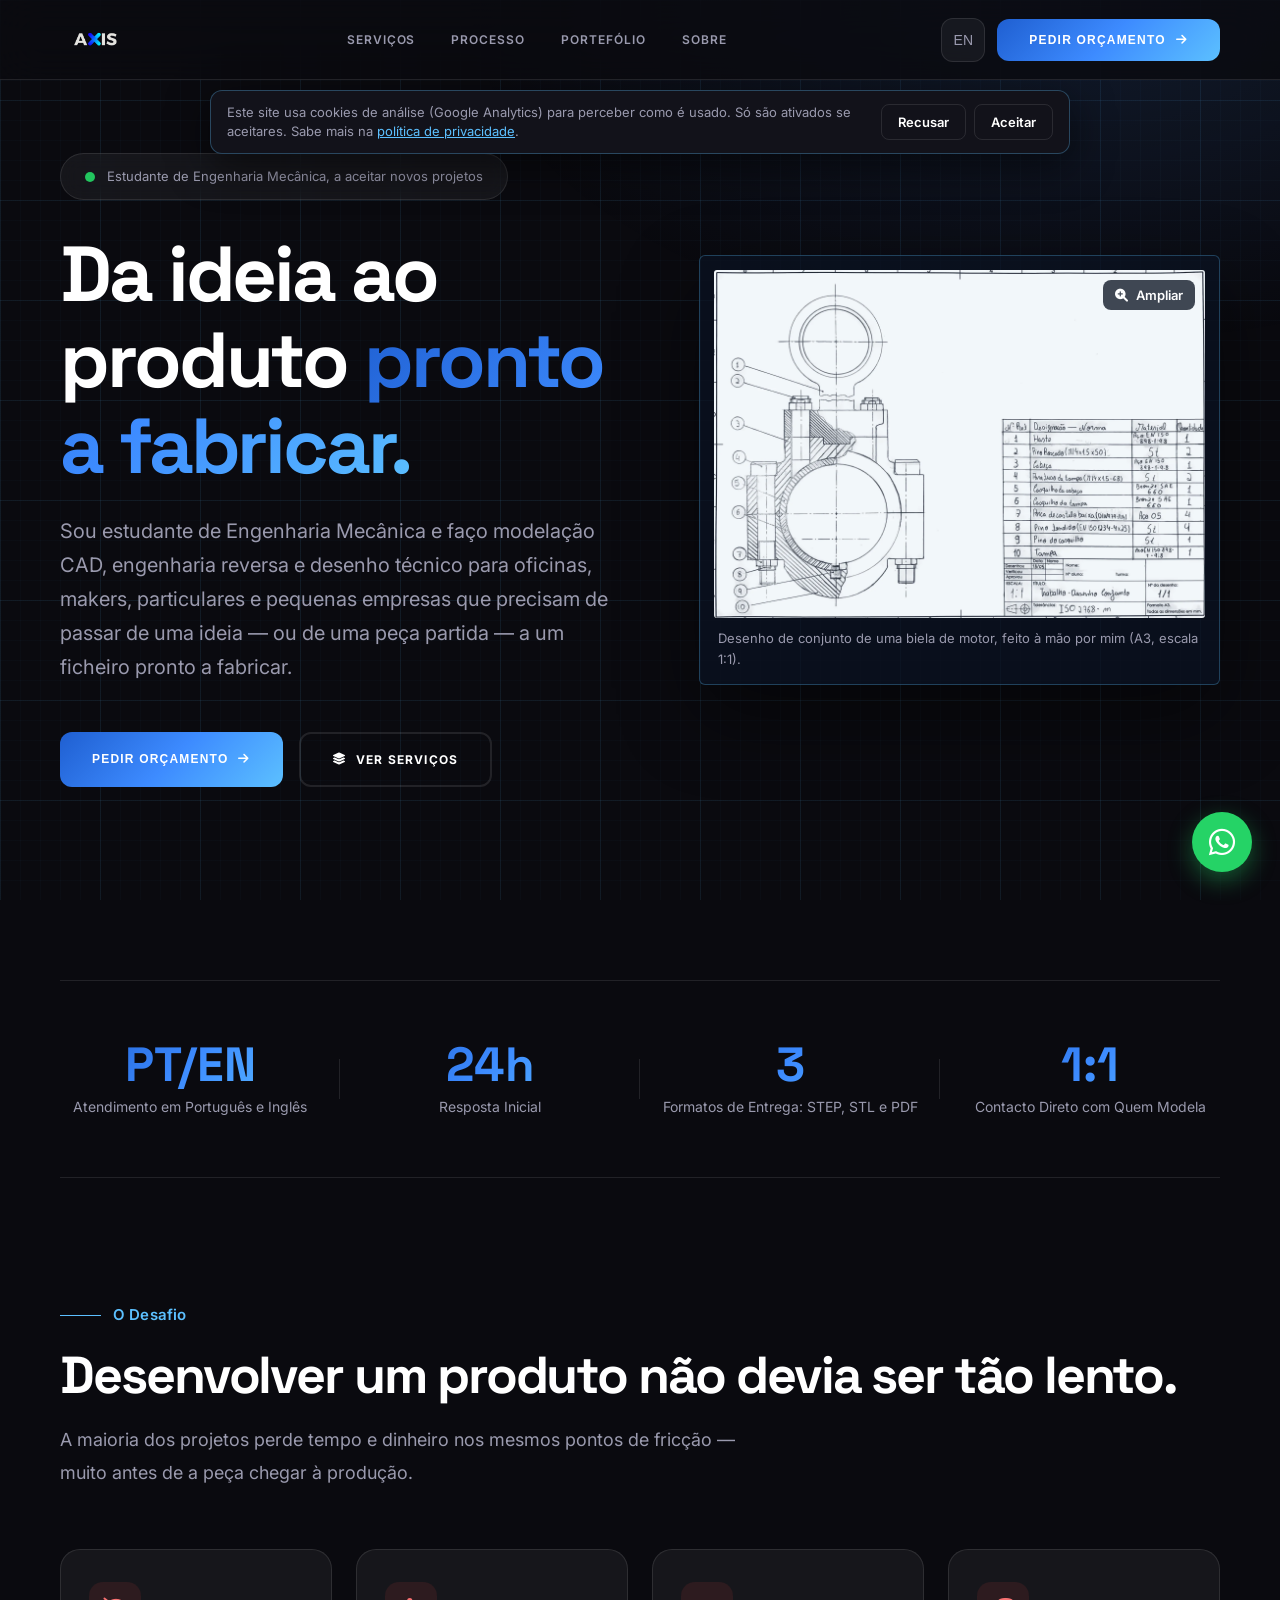
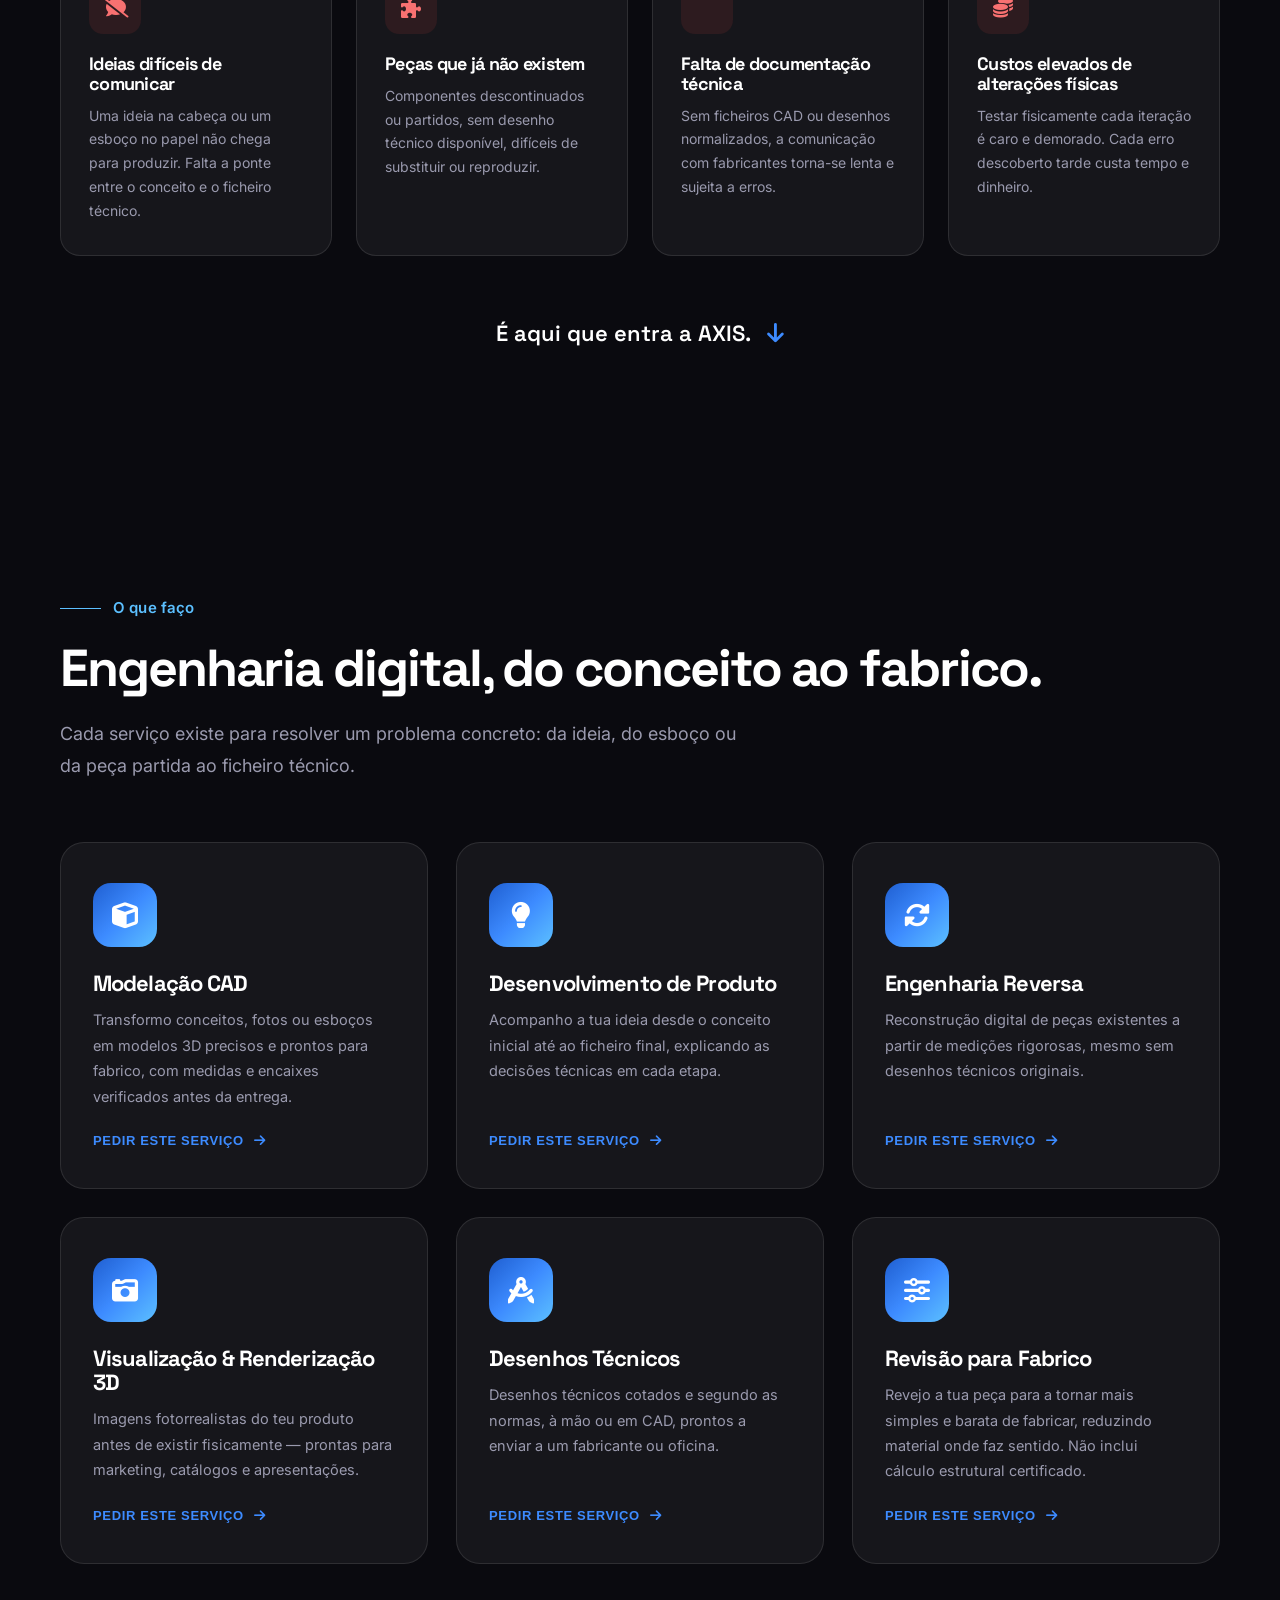
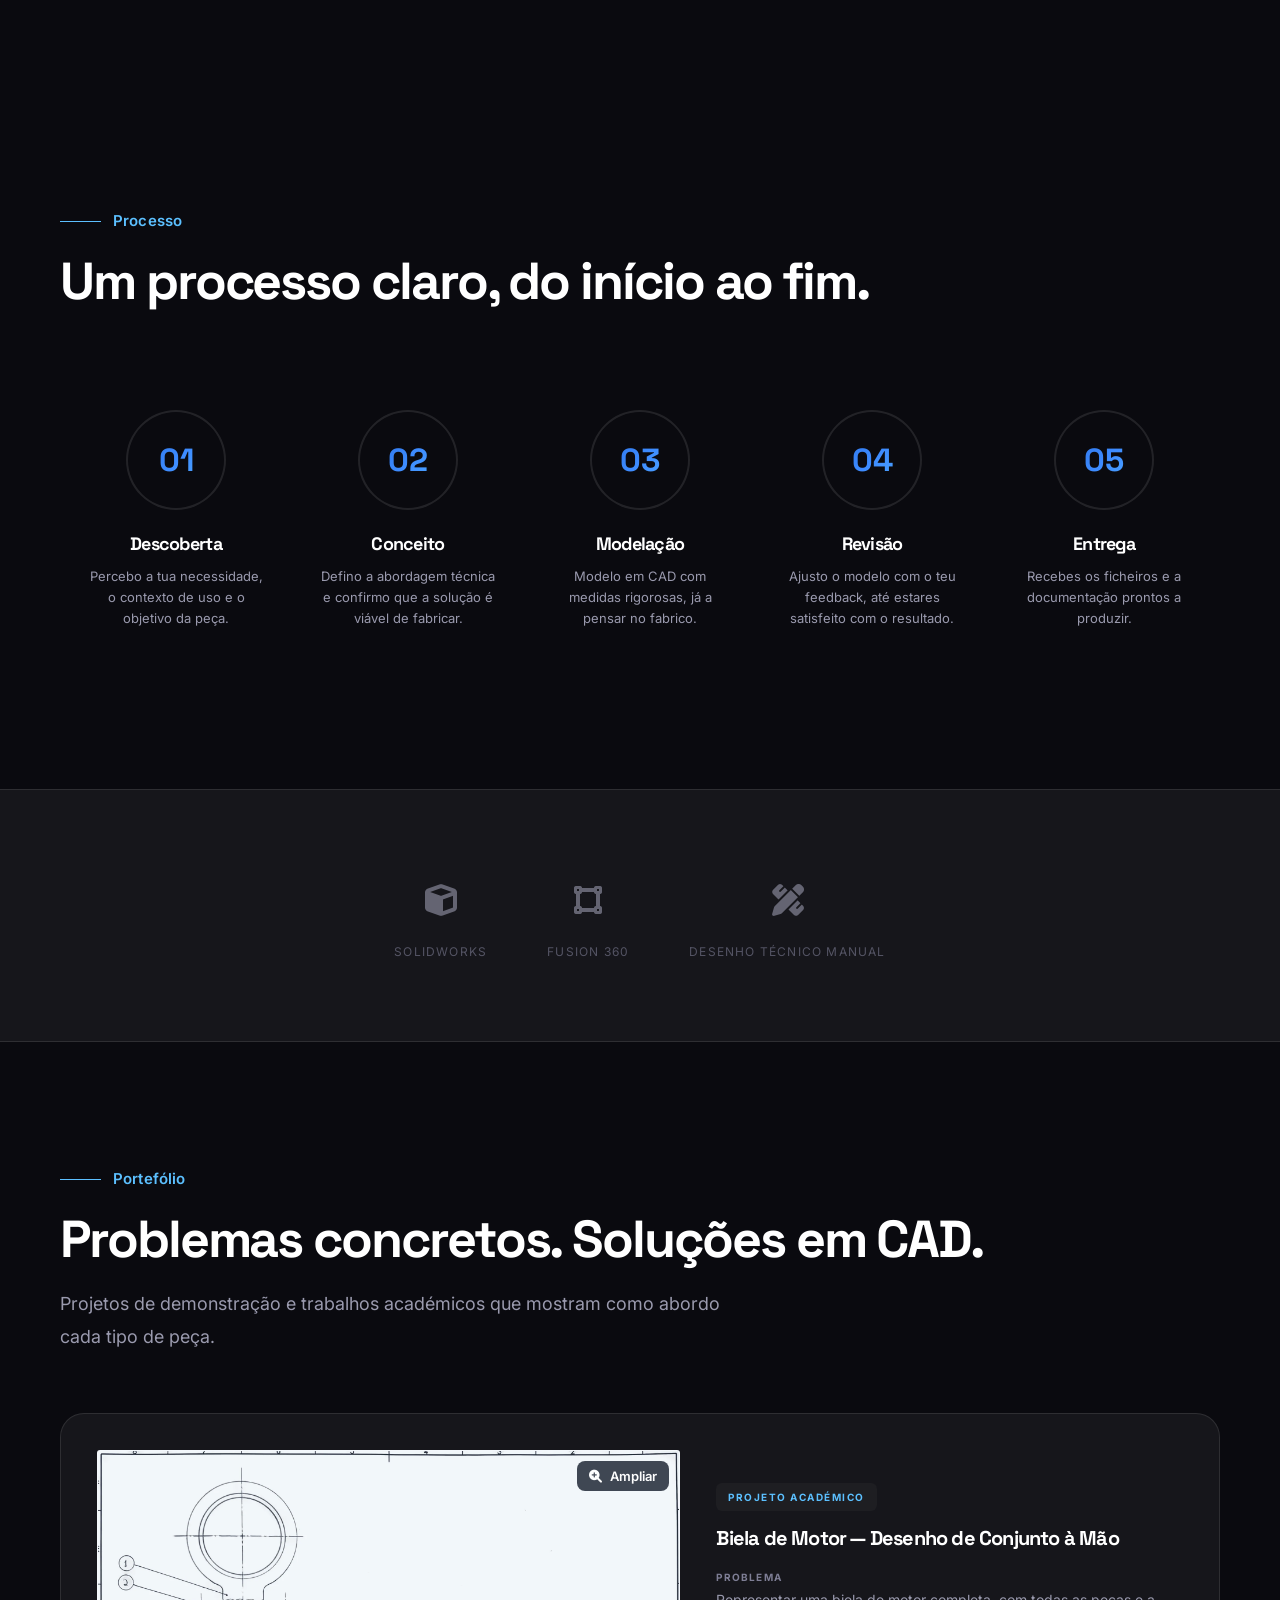
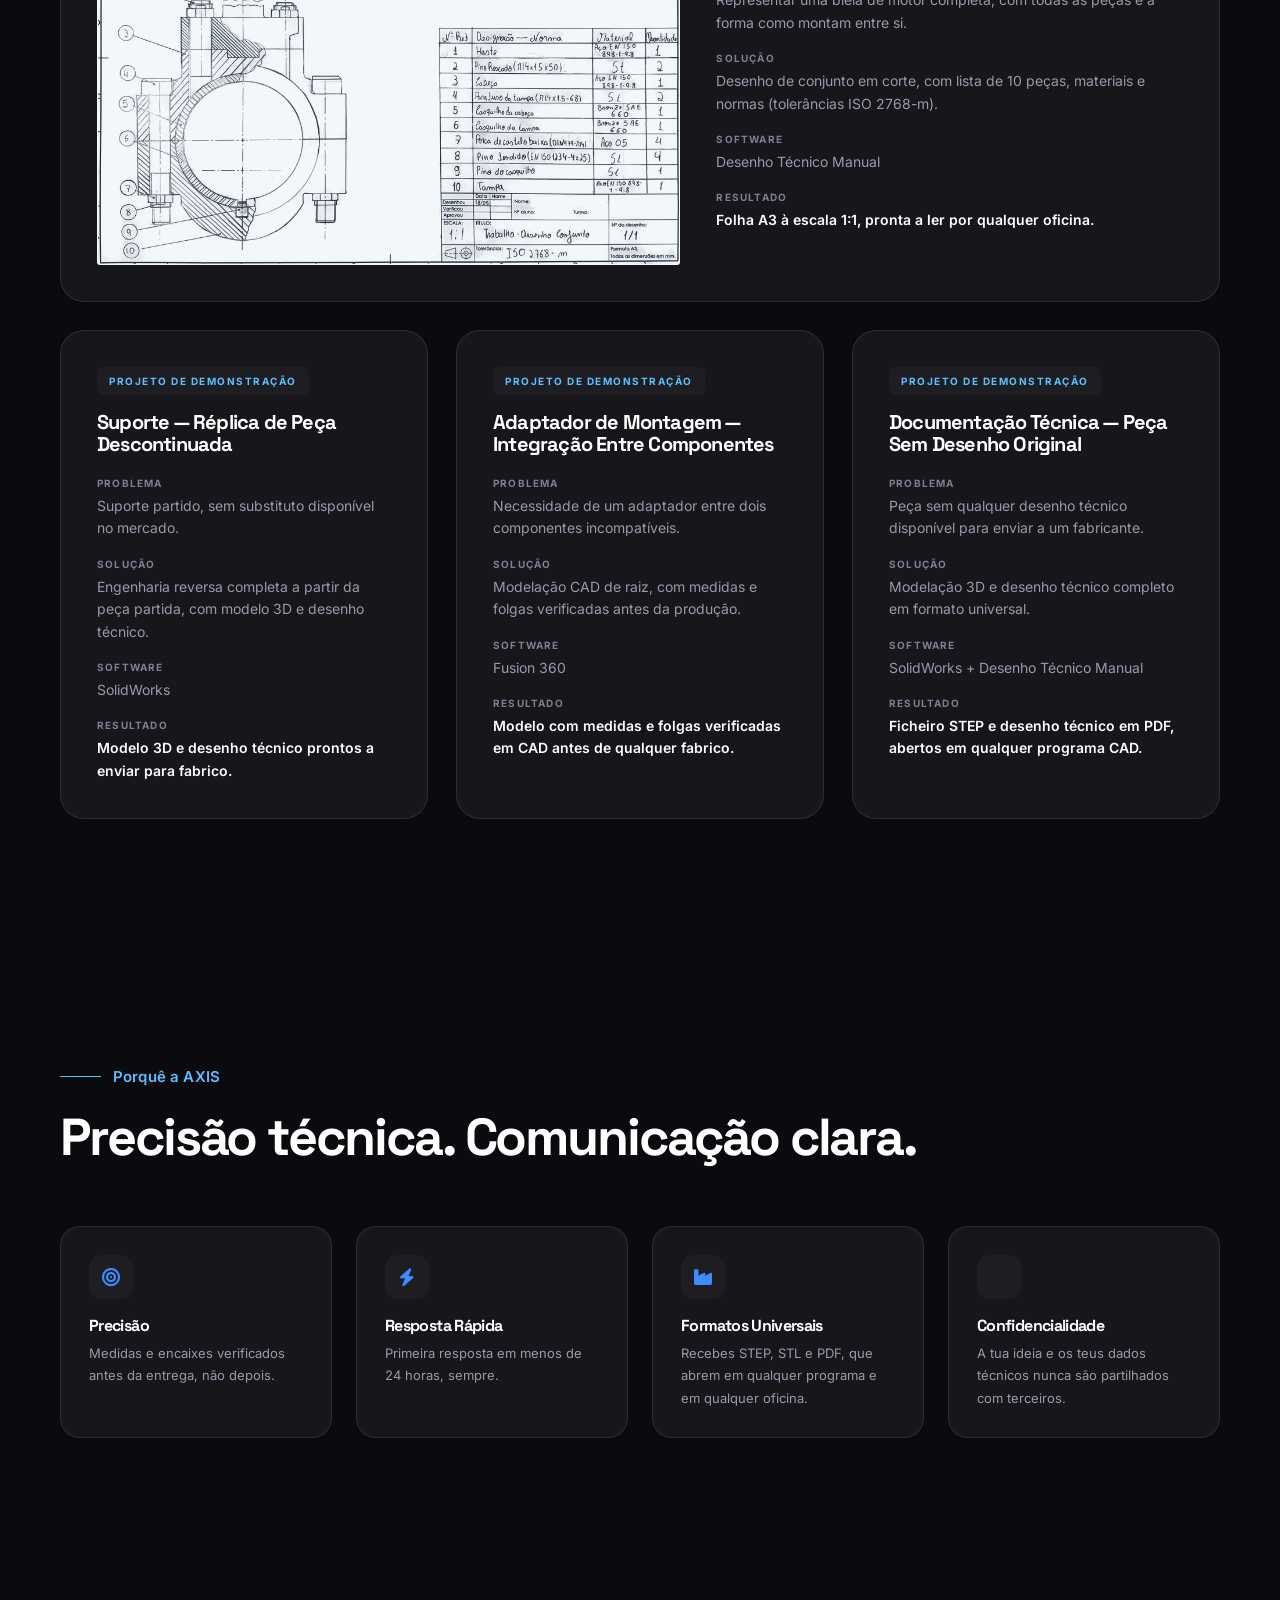
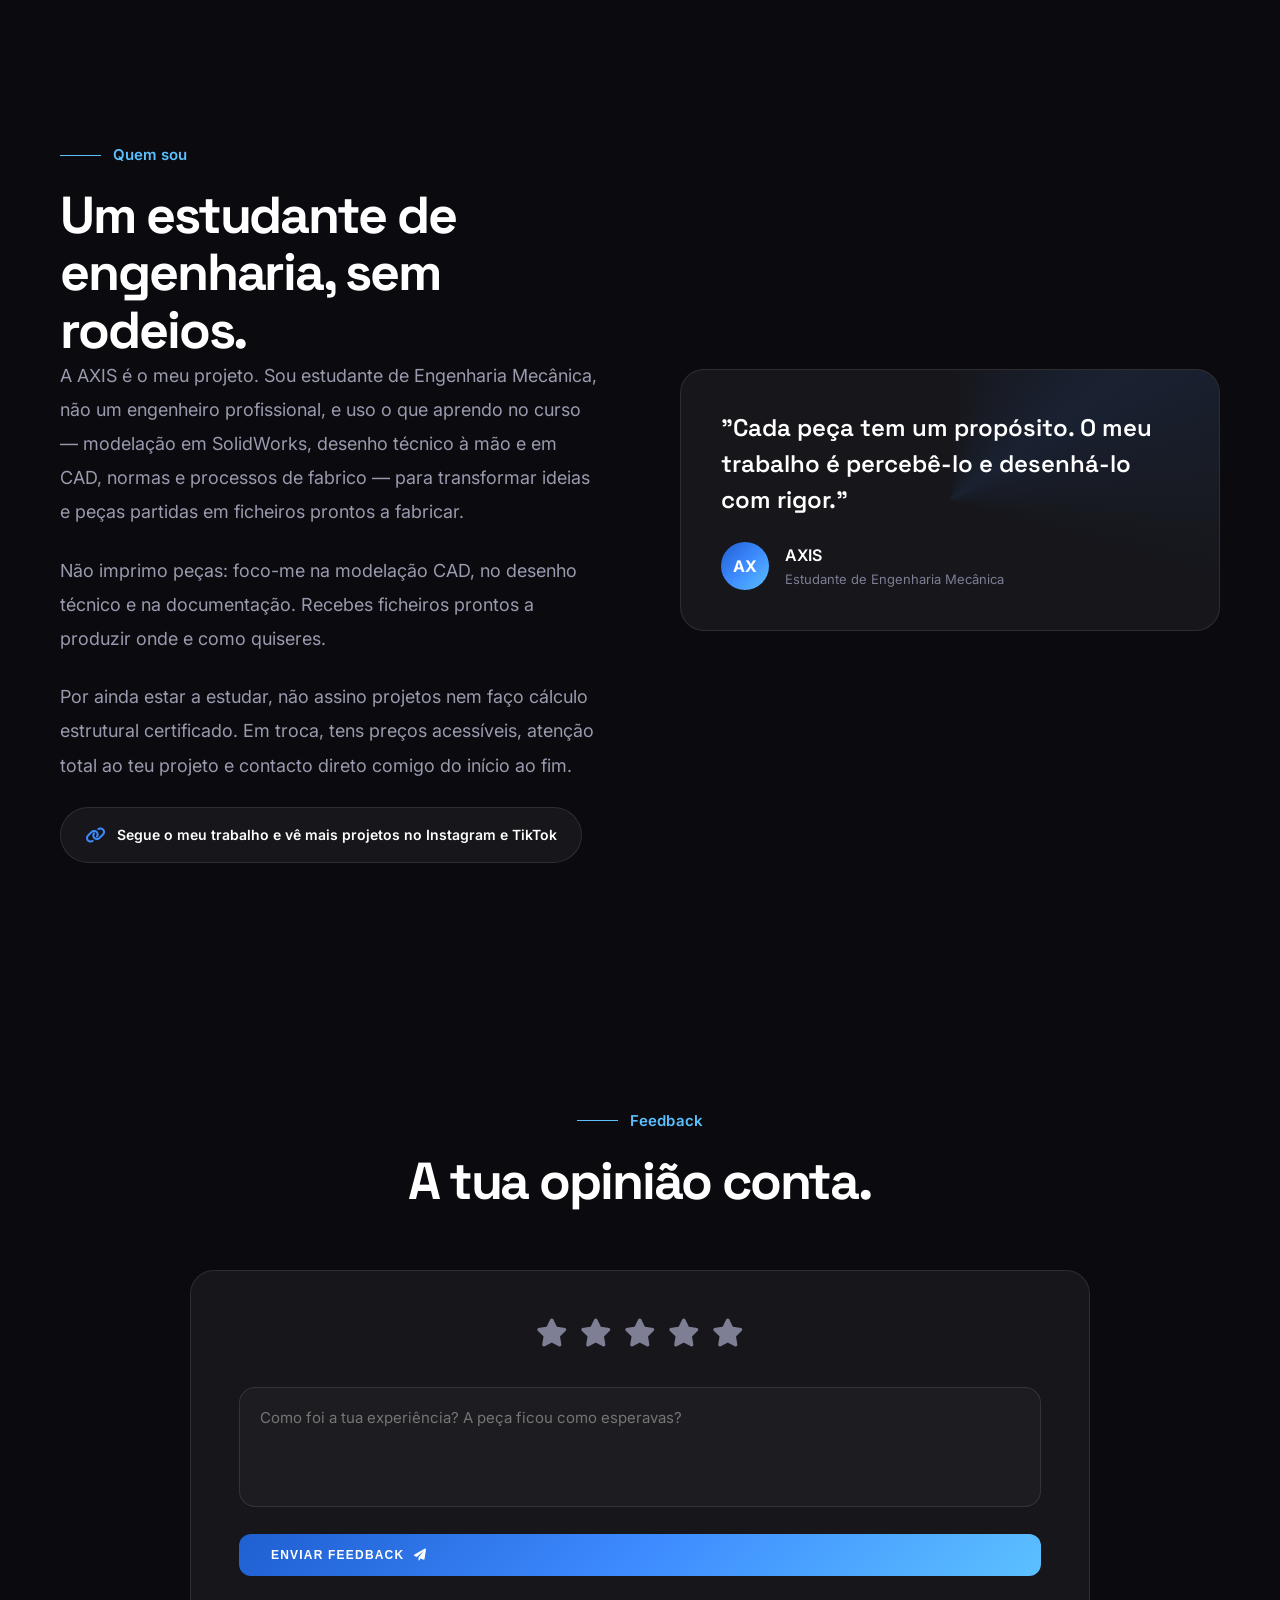
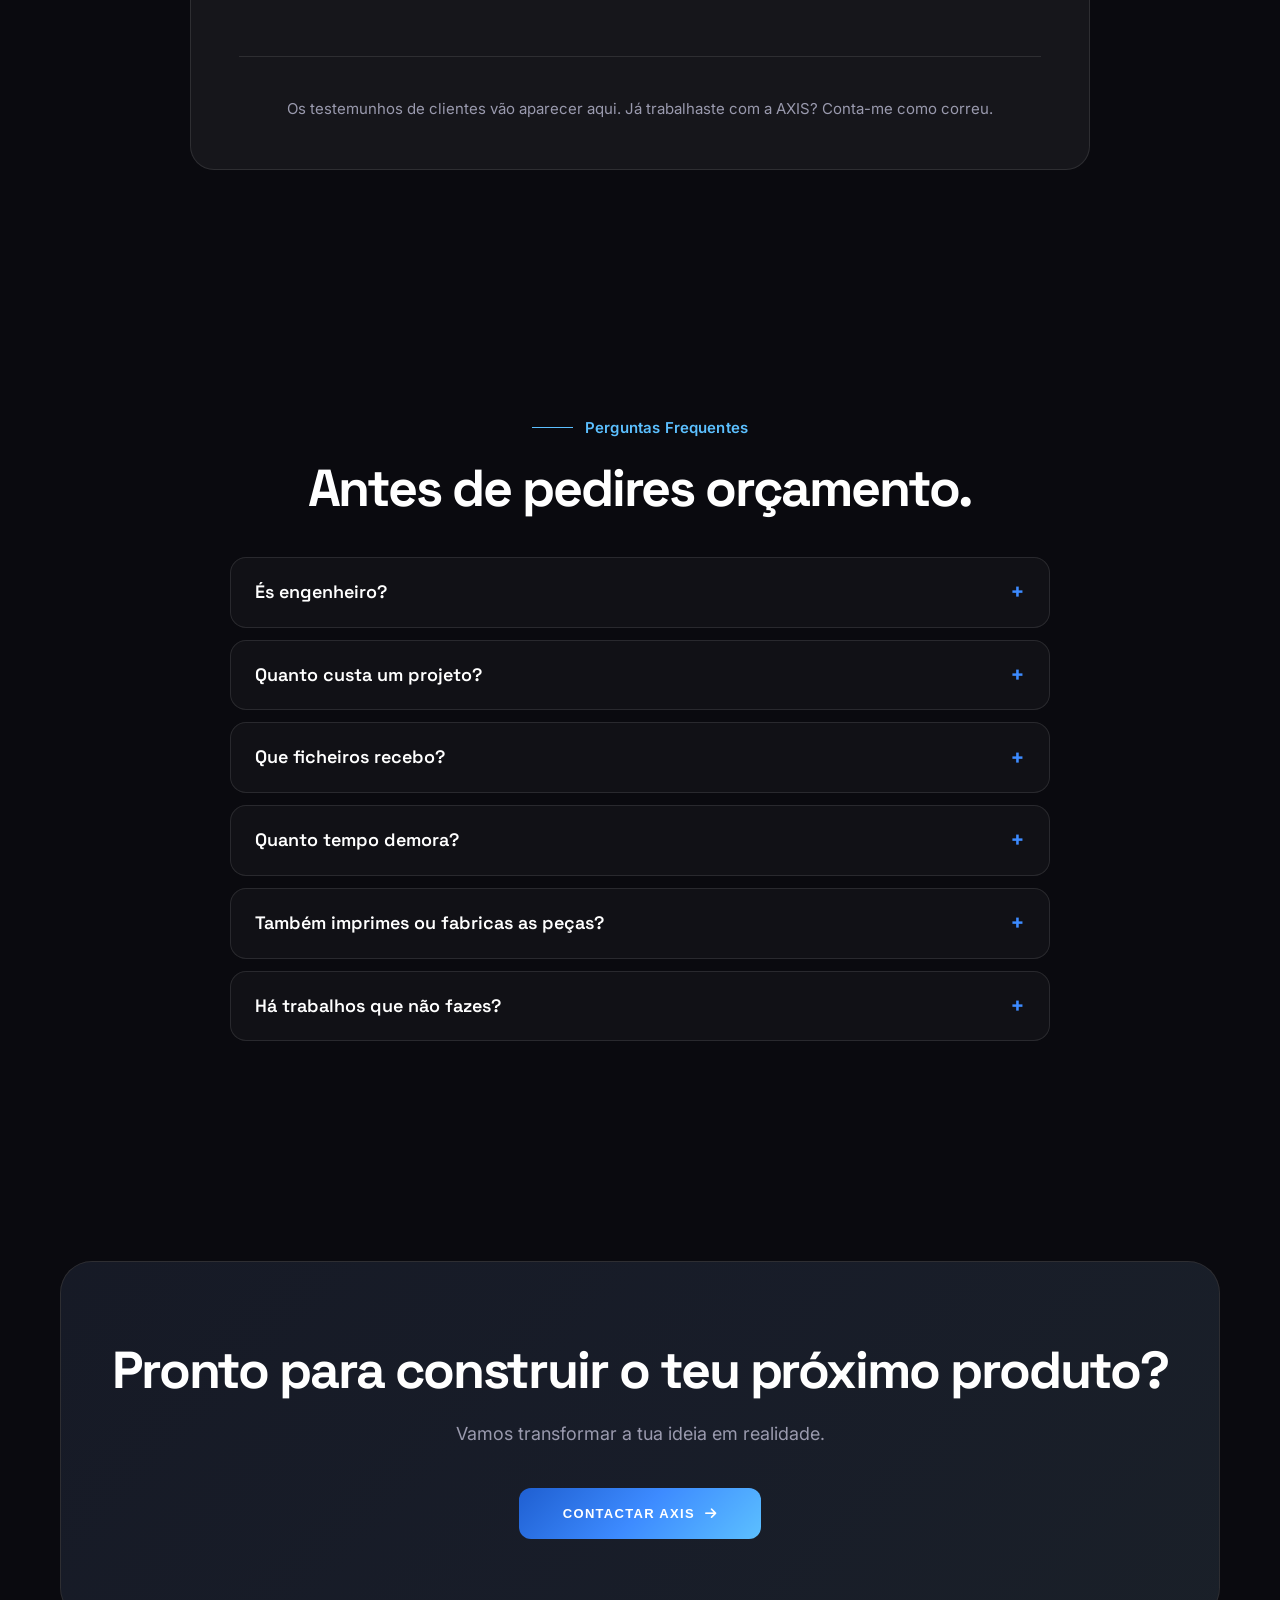
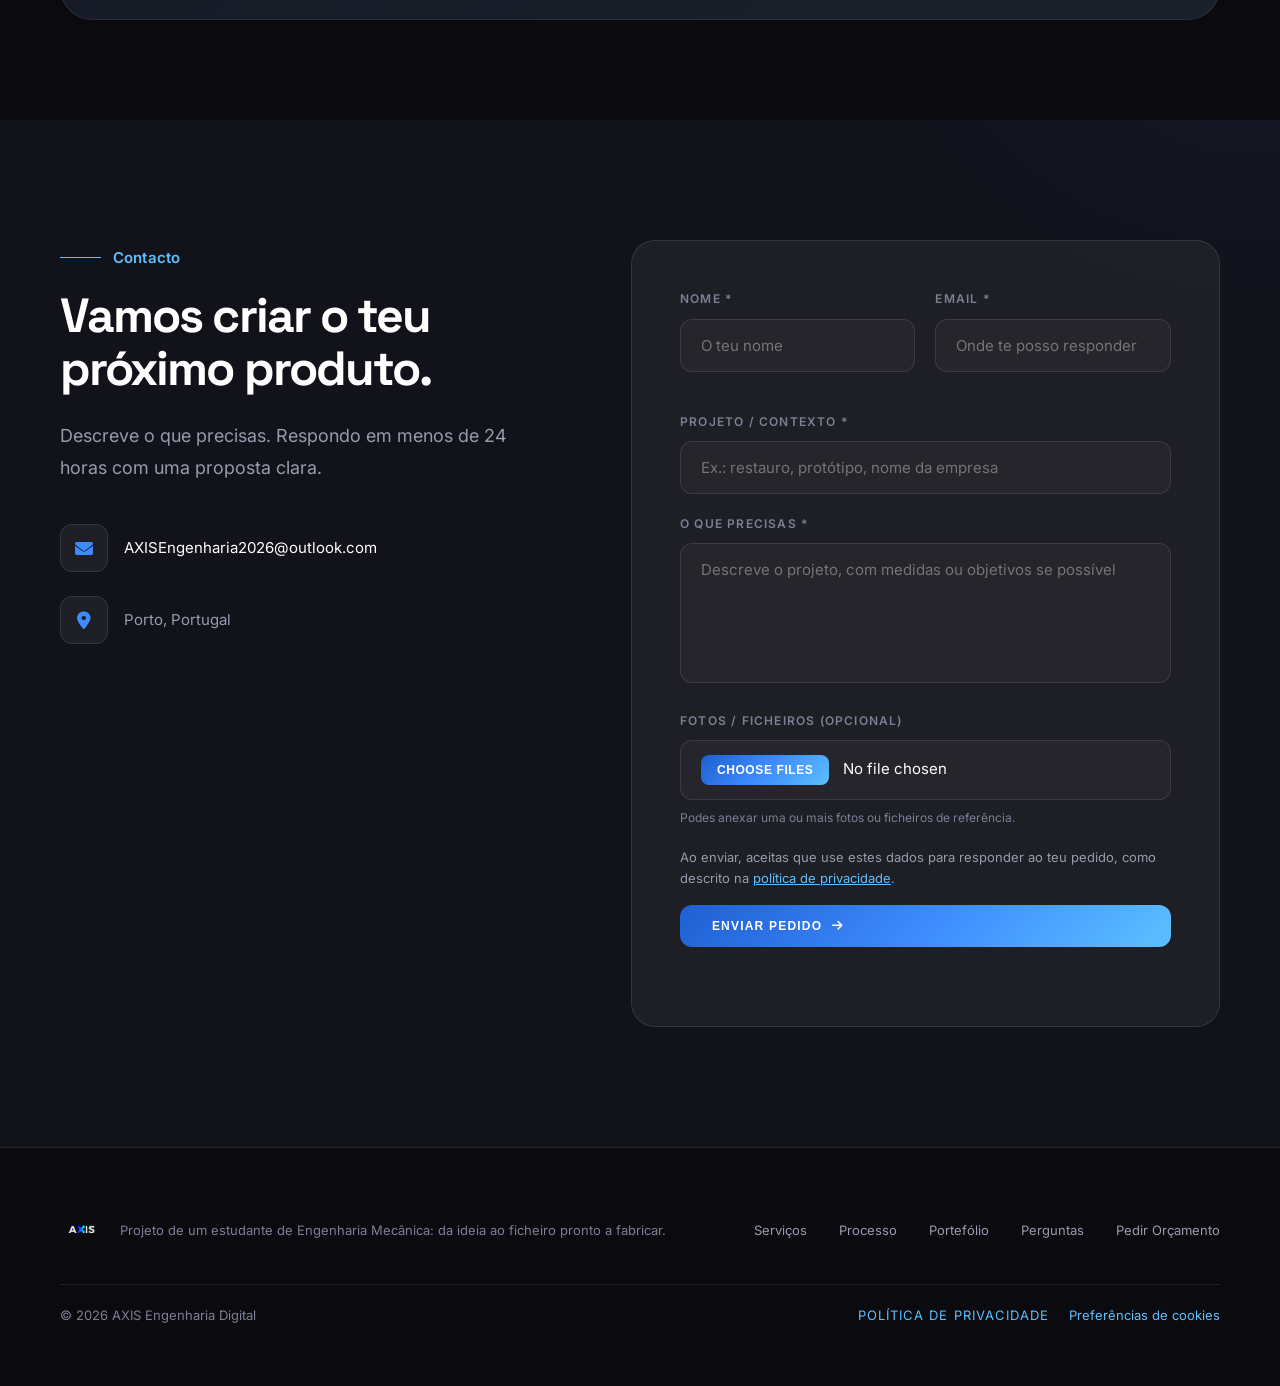
==== commit 026d3c27: "Update index.html" ====
--- a/index.html
+++ b/index.html
@@ -1,20 +1,41 @@
 <!DOCTYPE html>
-<html lang="pt">
+<html lang="pt-PT">
 <head>
 <meta charset="UTF-8" />
 <meta name="viewport" content="width=device-width, initial-scale=1.0" />
-<meta name="description" content="AXIS — Engenharia Digital. Modelação CAD, desenvolvimento de produto, reverse engineering e visualização 3D para empresas que querem lançar produtos mais rápido e com menos erros.">
-<title>AXIS — Engenharia Digital | CAD, Desenvolvimento de Produto & Visualização 3D</title>
+<meta name="description" content="AXIS — projeto de um estudante de Engenharia Mecânica. Modelação CAD, engenharia reversa, desenhos técnicos e renders 3D para oficinas, makers, particulares e pequenas empresas.">
+<meta name="theme-color" content="#0a0a0f">
+<link rel="canonical" href="https://carlospereiraaxis.github.io/AXIS2/">
+<meta property="og:type" content="website">
+<meta property="og:locale" content="pt_PT">
+<meta property="og:site_name" content="AXIS Engenharia Digital">
+<meta property="og:title" content="AXIS — Engenharia Digital | CAD, Engenharia Reversa & Desenhos Técnicos">
+<meta property="og:description" content="Projeto de um estudante de Engenharia Mecânica: modelação CAD, engenharia reversa e desenhos técnicos, da ideia ou da peça partida ao ficheiro pronto a fabricar.">
+<meta property="og:url" content="https://carlospereiraaxis.github.io/AXIS2/">
+<meta property="og:image" content="https://carlospereiraaxis.github.io/AXIS2/axis-logo.png">
+<meta name="twitter:card" content="summary">
+<meta name="twitter:title" content="AXIS — Engenharia Digital">
+<meta name="twitter:description" content="Da ideia ou da peça partida ao ficheiro pronto a fabricar.">
+<meta name="twitter:image" content="https://carlospereiraaxis.github.io/AXIS2/axis-logo.png">
+<title>AXIS — Engenharia Digital | CAD, Engenharia Reversa & Desenhos Técnicos</title>
 <link rel="icon" type="image/svg+xml" href="data:image/svg+xml;charset=utf-8,%3Csvg xmlns='http://www.w3.org/2000/svg' viewBox='0 0 64 64'%3E%3Cdefs%3E%3ClinearGradient id='a' x1='0' y1='0' x2='1' y2='1'%3E%3Cstop offset='0%25' stop-color='%23003d99'/%3E%3Cstop offset='100%25' stop-color='%2333aaff'/%3E%3C/linearGradient%3E%3C/defs%3E%3Crect x='26' y='2' width='12' height='60' rx='6' transform='rotate(45 32 32)' fill='url(%23a)'/%3E%3Crect x='26' y='2' width='12' height='60' rx='6' transform='rotate(-45 32 32)' fill='url(%23a)'/%3E%3C/svg%3E">
 <link rel="stylesheet" href="https://cdnjs.cloudflare.com/ajax/libs/font-awesome/6.0.0/css/all.min.css">
 
-<!-- GOOGLE ANALYTICS -->
-<script async src="https://www.googletagmanager.com/gtag/js?id=G-XKXJXV0785"></script>
+<!-- GOOGLE ANALYTICS: só é carregado depois de o visitante aceitar cookies -->
 <script>
 window.dataLayer = window.dataLayer || [];
 function gtag(){dataLayer.push(arguments);}
+function axisLoadAnalytics() {
+if (window.__axisGA) return;
+window.__axisGA = true;
+var s = document.createElement('script');
+s.async = true;
+s.src = 'https://www.googletagmanager.com/gtag/js?id=G-XKXJXV0785';
+document.head.appendChild(s);
 gtag('js', new Date());
-gtag('config', 'G-XKXJXV0785');
+gtag('config', 'G-XKXJXV0785', { anonymize_ip: true });
+}
+try { if (localStorage.getItem('axis-consent') === 'accepted') axisLoadAnalytics(); } catch (e) {}
 </script>
 
 <style>
@@ -27,13 +48,13 @@
 --bg-glass: rgba(255, 255, 255, 0.05);
 --border-subtle: rgba(255, 255, 255, 0.1);
 --text-main: #ffffff;
---text-muted: #8b8b9e;
---text-dim: #55556a;
---accent-primary: #6366f1;
---accent-secondary: #8b5cf6;
---accent-tertiary: #06b6d4;
---accent-gradient: linear-gradient(135deg, #6366f1 0%, #8b5cf6 50%, #06b6d4 100%);
---accent-glow: rgba(99, 102, 241, 0.4);
+--text-muted: #9a9aae;
+--text-dim: #7e7e95;
+--accent-primary: #3d8bff;
+--accent-secondary: #1f5fd1;
+--accent-tertiary: #5cc0ff;
+--accent-gradient: linear-gradient(135deg, #1f5fd1 0%, #3d8bff 50%, #5cc0ff 100%);
+--accent-glow: rgba(61, 139, 255, 0.35);
 --header-bg: rgba(10, 10, 15, 0.8);
 --font-display: 'Space Grotesk', sans-serif;
 --font-body: 'Inter', -apple-system, system-ui, sans-serif;
@@ -102,18 +123,21 @@
 75% { transform: translate(40px, 20px) scale(1.05); }
 }
 
-/* Grid overlay */
+/* Quadrícula de papel técnico */
+.bg-orb { display: none; }
 body::before {
 content: "";
 position: fixed;
 inset: 0;
 background-image:
-linear-gradient(var(--border-subtle) 1px, transparent 1px),
-linear-gradient(90deg, var(--border-subtle) 1px, transparent 1px);
-background-size: 80px 80px;
+radial-gradient(ellipse 70% 55% at 85% 0%, rgba(61, 139, 255, 0.12), transparent 70%),
+linear-gradient(rgba(92, 192, 255, 0.07) 1px, transparent 1px),
+linear-gradient(90deg, rgba(92, 192, 255, 0.07) 1px, transparent 1px),
+linear-gradient(rgba(92, 192, 255, 0.025) 1px, transparent 1px),
+linear-gradient(90deg, rgba(92, 192, 255, 0.025) 1px, transparent 1px);
+background-size: 100% 100%, 100px 100px, 100px 100px, 20px 20px, 20px 20px;
 z-index: -1;
 pointer-events: none;
-opacity: 0.4;
 }
 
 /* ========== REVEAL ANIMATIONS ========== */
@@ -163,27 +187,23 @@
 .section-tag {
 display: inline-flex;
 align-items: center;
-gap: 10px;
-font-size: 11px;
-font-weight: 700;
-letter-spacing: 0.25em;
-text-transform: uppercase;
-color: var(--accent-primary);
+gap: 12px;
+font-size: 15px;
+font-weight: 600;
+letter-spacing: 0.01em;
+color: var(--accent-tertiary);
 margin-bottom: 20px;
-padding: 10px 20px;
-background: var(--bg-glass);
-border: 1px solid var(--border-subtle);
-border-radius: 100px;
-backdrop-filter: blur(10px);
-}
-
+}
+
+/* traço de cota com ponto, como uma linha de chamada num desenho */
 .section-tag::before {
 content: "";
-width: 8px;
-height: 8px;
-background: var(--accent-gradient);
-border-radius: 50%;
-animation: pulse 2s ease-in-out infinite;
+width: 36px;
+height: 1px;
+background: currentColor;
+box-shadow: -3px 0 0 2px transparent;
+border-left: 5px solid currentColor;
+border-radius: 0;
 }
 
 @keyframes pulse {
@@ -364,7 +384,7 @@
 position: fixed;
 inset: 0;
 background: var(--bg-main);
-z-index: 999;
+z-index: 1100;
 flex-direction: column;
 justify-content: center;
 align-items: center;
@@ -419,9 +439,79 @@
 position: relative;
 }
 
+.hero-grid {
+display: grid;
+grid-template-columns: minmax(0, 1.05fr) minmax(0, 0.95fr);
+gap: 64px;
+align-items: center;
+width: 100%;
+}
+
 .hero-content {
-max-width: 900px;
-}
+max-width: 700px;
+}
+
+/* Folha de desenho técnico */
+.hero-sheet {
+margin: 0;
+background: rgba(10, 18, 34, 0.72);
+border: 1px solid rgba(92, 192, 255, 0.28);
+border-radius: 6px;
+padding: 14px;
+box-shadow: 0 30px 80px rgba(0, 0, 0, 0.45);
+}
+.sheet-zoom {
+display: block;
+position: relative;
+width: 100%;
+padding: 0;
+border: none;
+background: #f2f6fa;
+border-radius: 3px;
+cursor: zoom-in;
+overflow: hidden;
+}
+.sheet-zoom img { display: block; width: 100%; height: auto; }
+.hero-sheet figcaption {
+font-size: 13px;
+color: var(--text-muted);
+padding: 10px 4px 0;
+}
+.sheet-zoom-hint {
+position: absolute;
+right: 10px;
+top: 10px;
+display: inline-flex;
+align-items: center;
+gap: 8px;
+padding: 7px 12px;
+border-radius: 8px;
+background: rgba(10, 18, 34, 0.85);
+color: #fff;
+font: 600 13px var(--font-body);
+opacity: 0.9;
+transition: opacity 0.2s ease;
+}
+.sheet-zoom:hover .sheet-zoom-hint, .sheet-zoom:focus-visible .sheet-zoom-hint { opacity: 1; }
+.hero-sheet { animation: slideUp 1s ease-out 0.5s both; }
+
+/* Cartão em destaque no portefólio */
+.portfolio-featured {
+grid-column: 1 / -1;
+display: grid;
+grid-template-columns: minmax(0, 1.25fr) minmax(0, 1fr);
+gap: 36px;
+align-items: center;
+}
+.portfolio-zoom { border: 1px solid var(--border-subtle); }
+@media (max-width: 1024px) {
+.portfolio-featured { grid-template-columns: 1fr; gap: 24px; }
+}
+
+/* Desenho ampliado */
+.drawing-dialog { width: min(1500px, calc(100% - 24px)); max-height: 92vh; }
+.drawing-body { overflow: auto; max-height: calc(92vh - 60px); padding: 0 16px 16px; clear: both; }
+.drawing-body img { display: block; width: 100%; min-width: 960px; height: auto; border-radius: 4px; }
 
 .hero-badge {
 display: inline-flex;
@@ -564,10 +654,9 @@
 }
 
 .stat-label {
-font-size: 12px;
-color: var(--text-dim);
-text-transform: uppercase;
-letter-spacing: 0.15em;
+font-size: 14px;
+color: var(--text-muted);
+line-height: 1.4;
 }
 
 /* ========== PROBLEM SECTION ========== */
@@ -674,7 +763,7 @@
 .service-card:hover {
 transform: translateY(-10px);
 border-color: var(--accent-primary);
-box-shadow: 0 40px 80px rgba(99, 102, 241, 0.15);
+box-shadow: 0 40px 80px rgba(61, 139, 255, 0.15);
 }
 
 .service-card:hover::before {
@@ -1666,7 +1755,186 @@
 
 .final-cta-card { padding: 56px 24px; }
 }
+
+/* ========== ADIÇÕES: portefólio com imagens, FAQ, feedback ========== */
+.portfolio-img {
+display: block;
+width: 100%;
+aspect-ratio: 16 / 10;
+object-fit: cover;
+border-radius: 12px;
+border: 1px solid var(--border-subtle);
+background: var(--bg-panel);
+margin-bottom: 20px;
+}
+.reviews-empty {
+color: var(--text-muted);
+font-size: 15px;
+text-align: center;
+padding: 8px 0 0;
+}
+.faq-list {
+max-width: 820px;
+margin: 40px auto 0;
+display: flex;
+flex-direction: column;
+gap: 12px;
+text-align: left;
+}
+.faq-item {
+background: var(--bg-card);
+border: 1px solid var(--border-subtle);
+border-radius: 16px;
+padding: 0 24px;
+transition: border-color 0.2s ease;
+}
+.faq-item[open] { border-color: var(--accent-primary); }
+.faq-item summary {
+cursor: pointer;
+list-style: none;
+padding: 20px 0;
+font-family: var(--font-display);
+font-weight: 600;
+font-size: 18px;
+display: flex;
+justify-content: space-between;
+align-items: center;
+gap: 16px;
+}
+.faq-item summary::-webkit-details-marker { display: none; }
+.faq-item summary::after {
+content: '+';
+color: var(--accent-primary);
+font-size: 24px;
+line-height: 1;
+flex-shrink: 0;
+}
+.faq-item[open] summary::after { content: '\2212'; }
+.faq-item p {
+color: var(--text-muted);
+padding-bottom: 20px;
+max-width: 70ch;
+}
+a.contact-detail-text { color: inherit; text-decoration: none; }
+a.contact-detail-text:hover { color: var(--accent-primary); }
+:focus-visible { outline: 2px solid var(--accent-tertiary); outline-offset: 3px; }
+@media (prefers-reduced-motion: reduce) {
+html { scroll-behavior: auto; }
+*, *::before, *::after { animation-duration: 0.01ms !important; animation-iteration-count: 1 !important; transition-duration: 0.01ms !important; }
+.reveal, .reveal-left, .reveal-right { opacity: 1 !important; transform: none !important; }
+}
+
+/* Evita deslocamento lateral no telemóvel durante as animações de entrada */
+.page-wrapper { overflow-x: hidden; overflow-x: clip; }
+
+/* ========== COOKIES ========== */
+.cookie-banner {
+position: fixed;
+top: calc(var(--header-h, 80px) + 10px);
+left: 50%;
+transform: translateX(-50%);
+width: calc(100% - 32px);
+max-width: 860px;
+z-index: 990;
+transition: top 0.3s ease;
+display: none;
+align-items: center;
+gap: 20px;
+background: var(--bg-panel);
+border: 1px solid rgba(92, 192, 255, 0.3);
+border-radius: 12px;
+padding: 12px 16px;
+box-shadow: 0 12px 40px rgba(0, 0, 0, 0.5);
+}
+.cookie-banner.show { display: flex; }
+.cookie-banner p { flex: 1; font-size: 13px; line-height: 1.45; color: var(--text-muted); margin: 0; }
+.cookie-banner a, .form-consent a, .footer-legal a, .footer-legal button { color: var(--accent-tertiary); }
+.cookie-actions { display: flex; gap: 8px; flex-shrink: 0; }
+.cookie-actions button {
+padding: 9px 16px;
+border-radius: 8px;
+font: 600 13px var(--font-body);
+cursor: pointer;
+border: 1px solid var(--border-subtle);
+background: transparent;
+color: var(--text-main);
+}
+.cookie-actions button:hover { border-color: var(--accent-primary); }
+
+
+/* ========== POLÍTICA DE PRIVACIDADE ========== */
+.privacy-dialog {
+width: min(760px, calc(100% - 32px));
+max-height: min(85vh, 900px);
+margin: auto;
+background: var(--bg-panel);
+color: var(--text-main);
+border: 1px solid rgba(92, 192, 255, 0.3);
+border-radius: 16px;
+padding: 0;
+}
+.privacy-dialog::backdrop { background: rgba(0, 0, 0, 0.7); backdrop-filter: blur(4px); }
+.privacy-inner { padding: 36px 36px 28px; }
+.privacy-inner h2 { font-size: 30px; margin-bottom: 6px; }
+.privacy-inner h3 { font-size: 18px; margin: 26px 0 8px; letter-spacing: -0.01em; }
+.privacy-inner p, .privacy-inner li { color: var(--text-muted); font-size: 15px; line-height: 1.7; max-width: 68ch; }
+.privacy-inner ul { padding-left: 20px; }
+.privacy-inner a { color: var(--accent-tertiary); }
+.privacy-updated { font-size: 13px !important; }
+.privacy-close {
+position: sticky;
+top: 0;
+float: right;
+margin: 14px 14px 0 0;
+width: 40px;
+height: 40px;
+border-radius: 10px;
+border: 1px solid var(--border-subtle);
+background: var(--bg-main);
+color: var(--text-main);
+cursor: pointer;
+font-size: 18px;
+}
+html:not([lang="en"]) .only-en, html[lang="en"] .only-pt { display: none; }
+
+.contact-form { scroll-margin-top: 110px; }
+.form-status { min-height: 1.4em; margin-top: 12px; font-size: 14px; line-height: 1.5; color: var(--text-muted); }
+.form-status.ok { color: #34d399; }
+.form-status.warn { color: #fbbf24; }
+.form-status.err { color: #f87171; }
+section[id] { scroll-margin-top: 60px; }
+.form-consent { font-size: 13px; color: var(--text-muted); margin: 4px 0 16px; }
+
+/* ========== RODAPÉ LEGAL ========== */
+.footer-legal {
+display: flex;
+flex-wrap: wrap;
+gap: 8px 24px;
+justify-content: space-between;
+border-top: 1px solid var(--border-subtle);
+margin-top: 32px;
+padding-top: 20px;
+font-size: 13px;
+color: var(--text-dim);
+}
+.footer-legal nav { display: flex; gap: 20px; flex-wrap: wrap; }
+.footer-legal a, .footer-legal button { background: none; border: none; font: inherit; cursor: pointer; text-decoration: none; padding: 0; }
+.footer-legal a:hover, .footer-legal button:hover { text-decoration: underline; }
+
+/* ========== HERO RESPONSIVO ========== */
+@media (max-width: 1024px) {
+.hero-grid { grid-template-columns: 1fr; gap: 48px; }
+.hero-sheet { max-width: 620px; }
+}
+@media (max-width: 680px) {
+.cookie-banner { top: calc(var(--header-h, 80px) + 6px); width: calc(100% - 16px); flex-direction: column; align-items: stretch; gap: 8px; padding: 10px 12px; }
+.cookie-banner p { font-size: 12px; }
+.cookie-actions button { flex: 1; padding: 8px 12px; }
+.privacy-inner { padding: 28px 22px 22px; }
+.hero-sheet { padding: 8px; }
+}
 </style>
+<noscript><style>.reveal, .reveal-left, .reveal-right { opacity: 1 !important; transform: none !important; }</style></noscript>
 </head>
 <body>
 
@@ -1687,13 +1955,12 @@
 <a href="#services" data-i18n="navServices">Serviços</a>
 <a href="#process" data-i18n="navProcess">Processo</a>
 <a href="#portfolio" data-i18n="navPortfolio">Portefólio</a>
-<a href="#digital-products" data-i18n="navProducts">Produtos Digitais</a>
 <a href="#about" data-i18n="navAbout">Sobre</a>
 </nav>
 
 <div class="header-controls">
-<button class="hamburger" id="hamburgerBtn"><i class="fas fa-bars"></i></button>
-<button id="lang-toggle" class="control-btn">EN</button>
+<button class="hamburger" id="hamburgerBtn" aria-label="Abrir menu" aria-controls="mobileMenu"><i class="fas fa-bars"></i></button>
+<button id="lang-toggle" class="control-btn" aria-label="Mudar idioma">EN</button>
 <button class="btn-premium" onclick="scrollToProject('quote')" data-i18n="navBtnStart">
 <span>Pedir Orçamento</span>
 <i class="fas fa-arrow-right"></i>
@@ -1704,13 +1971,12 @@
 
 <!-- MOBILE MENU -->
 <div class="mobile-menu" id="mobileMenu">
-<button class="mobile-menu-close" id="mobileMenuClose"><i class="fas fa-times"></i></button>
+<button class="mobile-menu-close" id="mobileMenuClose" aria-label="Fechar menu"><i class="fas fa-times"></i></button>
 <a href="#services" data-i18n="navServices">Serviços</a>
 <a href="#process" data-i18n="navProcess">Processo</a>
 <a href="#portfolio" data-i18n="navPortfolio">Portefólio</a>
-<a href="#digital-products" data-i18n="navProducts">Produtos Digitais</a>
 <a href="#about" data-i18n="navAbout">Sobre</a>
-<a href="#contact" data-i18n="navBtnStart" style="color: var(--accent-primary);">Pedir Orçamento</a>
+<a href="#contact" data-i18n="navBtnStart" style="color: var(--accent-primary);" onclick="event.preventDefault(); scrollToProject('quote')">Pedir Orçamento</a>
 </div>
 
 <div class="page-wrapper">
@@ -1718,15 +1984,14 @@
 <!-- HERO -->
 <section class="hero" id="home">
 <div class="container">
+<div class="hero-grid">
 <div class="hero-content">
 <div class="hero-badge">
 <span class="hero-badge-dot"></span>
-<span data-i18n="heroBadge">A aceitar novos projetos de engenharia</span>
+<span data-i18n="heroBadge">Estudante de Engenharia Mecânica, a aceitar novos projetos</span>
 </div>
 <h1 data-i18n="heroTitle">Da ideia ao produto <span>pronto a fabricar.</span></h1>
-<p class="hero-desc" data-i18n="heroDesc">
-Modelação CAD profissional, desenvolvimento de produto e visualização 3D de alta qualidade para empresas que querem lançar produtos mais rápido e com menos erros.
-</p>
+<p class="hero-desc" data-i18n="heroDesc">Sou estudante de Engenharia Mecânica e faço modelação CAD, engenharia reversa e desenho técnico para oficinas, makers, particulares e pequenas empresas que precisam de passar de uma ideia — ou de uma peça partida — a um ficheiro pronto a fabricar.</p>
 <div class="hero-actions">
 <button class="btn-premium" onclick="scrollToProject('quote')" data-i18n="heroBtnPrimary">
 <span>Pedir Orçamento</span>
@@ -1738,6 +2003,14 @@
 </a>
 </div>
 </div>
+<figure class="hero-sheet">
+<button type="button" class="sheet-zoom" id="sheet-zoom" aria-label="Ampliar o desenho">
+<img id="sheet-img" src="[data-uri]" width="2000" height="1420" alt="Desenho de conjunto feito à mão de uma biela de motor, em corte, com lista de peças e legenda">
+<span class="sheet-zoom-hint"><i class="fas fa-magnifying-glass-plus"></i> <span data-i18n="heroZoom">Ampliar</span></span>
+</button>
+<figcaption id="sheet-caption" data-i18n="heroCaption">Desenho de conjunto de uma biela de motor, feito à mão por mim (A3, escala 1:1).</figcaption>
+</figure>
+</div>
 </div>
 </section>
 
@@ -1745,20 +2018,20 @@
 <div class="container">
 <div class="stats-bar">
 <div class="stat-item">
-<div class="stat-number">150+</div>
-<div class="stat-label" data-i18n="stat1Label">Projetos Entregues</div>
+<div class="stat-number">PT/EN</div>
+<div class="stat-label" data-i18n="stat1Label">Atendimento em Português e Inglês</div>
 </div>
 <div class="stat-item">
 <div class="stat-number">24h</div>
 <div class="stat-label" data-i18n="stat2Label">Resposta Inicial</div>
 </div>
 <div class="stat-item">
-<div class="stat-number">100%</div>
-<div class="stat-label" data-i18n="stat3Label">Ficheiros Prontos a Produzir</div>
+<div class="stat-number">3</div>
+<div class="stat-label" data-i18n="stat3Label">Formatos de Entrega: STEP, STL e PDF</div>
 </div>
 <div class="stat-item">
-<div class="stat-number">5.0</div>
-<div class="stat-label" data-i18n="stat4Label">Avaliação Média</div>
+<div class="stat-number">1:1</div>
+<div class="stat-label" data-i18n="stat4Label">Contacto Direto com Quem Modela</div>
 </div>
 </div>
 </div>
@@ -1768,7 +2041,7 @@
 <div class="container">
 <div class="section-tag" data-i18n="probTag">O Desafio</div>
 <h2 style="font-size: clamp(32px, 4.5vw, 52px);" data-i18n="probTitle">Desenvolver um produto não devia ser tão lento.</h2>
-<p class="section-intro" data-i18n="probIntro">A maioria das empresas perde tempo e dinheiro nos mesmos pontos de fricção — muito antes de a peça chegar à produção.</p>
+<p class="section-intro" data-i18n="probIntro">A maioria dos projetos perde tempo e dinheiro nos mesmos pontos de fricção — muito antes de a peça chegar à produção.</p>
 <div class="problem-grid">
 <div class="problem-card reveal">
 <div class="problem-icon"><i class="fas fa-comment-slash"></i></div>
@@ -1801,15 +2074,15 @@
 <!-- SERVICES -->
 <section class="section reveal" id="services">
 <div class="container">
-<div class="section-tag" data-i18n="srvTag">O que fazemos</div>
+<div class="section-tag" data-i18n="srvTag">O que faço</div>
 <h2 style="font-size: clamp(32px, 4.5vw, 52px);" data-i18n="srvTitle">Engenharia digital, do conceito ao fabrico.</h2>
-<p class="section-intro" data-i18n="srvIntro">Cada serviço existe para resolver um problema concreto de desenvolvimento de produto.</p>
+<p class="section-intro" data-i18n="srvIntro">Cada serviço existe para resolver um problema concreto: da ideia, do esboço ou da peça partida ao ficheiro técnico.</p>
 <div class="services-grid">
 
 <div class="service-card reveal">
 <div class="service-icon"><i class="fas fa-cube"></i></div>
-<h3>CAD Modeling</h3>
-<p data-i18n="srv1Desc">Transformamos conceitos, fotos ou esboços em modelos 3D precisos e prontos para fabrico, com todas as tolerâncias validadas.</p>
+<h3 data-i18n="srv1Title">Modelação CAD</h3>
+<p data-i18n="srv1Desc">Transformo conceitos, fotos ou esboços em modelos 3D precisos e prontos para fabrico, com medidas e encaixes verificados antes da entrega.</p>
 <button class="start-project-btn" onclick="scrollToProject('cad')" data-i18n="srvBtn">
 <span>Pedir este serviço</span>
 <i class="fas fa-arrow-right"></i>
@@ -1819,7 +2092,7 @@
 <div class="service-card reveal">
 <div class="service-icon"><i class="fas fa-lightbulb"></i></div>
 <h3 data-i18n="srv2Title">Desenvolvimento de Produto</h3>
-<p data-i18n="srv2Desc">Acompanhamos a tua ideia desde o conceito inicial até ao ficheiro final, com decisões técnicas fundamentadas em cada etapa.</p>
+<p data-i18n="srv2Desc">Acompanho a tua ideia desde o conceito inicial até ao ficheiro final, explicando as decisões técnicas em cada etapa.</p>
 <button class="start-project-btn" onclick="scrollToProject('productdev')" data-i18n="srvBtn">
 <span>Pedir este serviço</span>
 <i class="fas fa-arrow-right"></i>
@@ -1828,8 +2101,8 @@
 
 <div class="service-card reveal">
 <div class="service-icon"><i class="fas fa-sync-alt"></i></div>
-<h3>Reverse Engineering</h3>
-<p data-i18n="srv3Desc">Reconstrução digital de peças existentes com precisão milimétrica, mesmo sem desenhos técnicos originais.</p>
+<h3 data-i18n="srv3Title">Engenharia Reversa</h3>
+<p data-i18n="srv3Desc">Reconstrução digital de peças existentes a partir de medições rigorosas, mesmo sem desenhos técnicos originais.</p>
 <button class="start-project-btn" onclick="scrollToProject('reverse')" data-i18n="srvBtn">
 <span>Pedir este serviço</span>
 <i class="fas fa-arrow-right"></i>
@@ -1849,7 +2122,7 @@
 <div class="service-card reveal">
 <div class="service-icon"><i class="fas fa-drafting-compass"></i></div>
 <h3 data-i18n="srv5Title">Desenhos Técnicos</h3>
-<p data-i18n="srv5Desc">Documentação técnica completa e normalizada, pronta para ser usada por qualquer fabricante ou linha de produção.</p>
+<p data-i18n="srv5Desc">Desenhos técnicos cotados e segundo as normas, à mão ou em CAD, prontos a enviar a um fabricante ou oficina.</p>
 <button class="start-project-btn" onclick="scrollToProject('drawings')" data-i18n="srvBtn">
 <span>Pedir este serviço</span>
 <i class="fas fa-arrow-right"></i>
@@ -1858,8 +2131,8 @@
 
 <div class="service-card reveal">
 <div class="service-icon"><i class="fas fa-sliders-h"></i></div>
-<h3 data-i18n="srv6Title">Otimização de Design</h3>
-<p data-i18n="srv6Desc">Analisamos e melhoramos a tua peça para reduzir peso, material e custo de produção, sem comprometer a resistência.</p>
+<h3 data-i18n="srv6Title">Revisão para Fabrico</h3>
+<p data-i18n="srv6Desc">Revejo a tua peça para a tornar mais simples e barata de fabricar, reduzindo material onde faz sentido. Não inclui cálculo estrutural certificado.</p>
 <button class="start-project-btn" onclick="scrollToProject('optimization')" data-i18n="srvBtn">
 <span>Pedir este serviço</span>
 <i class="fas fa-arrow-right"></i>
@@ -1878,28 +2151,28 @@
 <div class="process-grid">
 <div class="process-step reveal">
 <div class="step-number">01</div>
-<h3 data-i18n="proc1Title">Discovery</h3>
-<p data-i18n="proc1Desc">Compreendemos a tua necessidade, o contexto de uso e os objetivos do projeto.</p>
+<h3 data-i18n="proc1Title">Descoberta</h3>
+<p data-i18n="proc1Desc">Percebo a tua necessidade, o contexto de uso e o objetivo da peça.</p>
 </div>
 <div class="process-step reveal">
 <div class="step-number">02</div>
-<h3 data-i18n="proc2Title">Concept</h3>
-<p data-i18n="proc2Desc">Desenvolvemos a abordagem técnica e validamos a viabilidade da solução.</p>
+<h3 data-i18n="proc2Title">Conceito</h3>
+<p data-i18n="proc2Desc">Defino a abordagem técnica e confirmo que a solução é viável de fabricar.</p>
 </div>
 <div class="process-step reveal">
 <div class="step-number">03</div>
-<h3 data-i18n="proc3Title">Design</h3>
-<p data-i18n="proc3Desc">Modelamos em CAD com precisão milimétrica, já pensado para fabrico.</p>
+<h3 data-i18n="proc3Title">Modelação</h3>
+<p data-i18n="proc3Desc">Modelo em CAD com medidas rigorosas, já a pensar no fabrico.</p>
 </div>
 <div class="process-step reveal">
 <div class="step-number">04</div>
-<h3 data-i18n="proc4Title">Review</h3>
-<p data-i18n="proc4Desc">Revisões guiadas por ti até o resultado estar perfeito.</p>
+<h3 data-i18n="proc4Title">Revisão</h3>
+<p data-i18n="proc4Desc">Ajusto o modelo com o teu feedback, até estares satisfeito com o resultado.</p>
 </div>
 <div class="process-step reveal">
 <div class="step-number">05</div>
-<h3 data-i18n="proc5Title">Delivery</h3>
-<p data-i18n="proc5Desc">Recebes todos os ficheiros e documentação prontos para produzir.</p>
+<h3 data-i18n="proc5Title">Entrega</h3>
+<p data-i18n="proc5Desc">Recebes os ficheiros e a documentação prontos a produzir.</p>
 </div>
 </div>
 </div>
@@ -1929,19 +2202,47 @@
 <section class="section reveal" id="portfolio">
 <div class="container">
 <div class="section-tag" data-i18n="pfTag">Portefólio</div>
-<h2 style="font-size: clamp(32px, 4.5vw, 52px);" data-i18n="pfTitle">Problemas reais. Soluções entregues.</h2>
+<h2 style="font-size: clamp(32px, 4.5vw, 52px);" data-i18n="pfTitle">Problemas concretos. Soluções em CAD.</h2>
+<p class="section-intro" data-i18n="pfIntro">Projetos de demonstração e trabalhos académicos que mostram como abordo cada tipo de peça.</p>
 <div class="portfolio-grid">
 
-<div class="portfolio-card reveal">
-<span class="portfolio-tag">AXIS FIX</span>
-<h3 data-i18n="pf1Name">Suporte de Motor — Substituição de Peça Descontinuada</h3>
+<div class="portfolio-card portfolio-featured reveal">
+<button type="button" class="sheet-zoom portfolio-zoom js-open-drawing" aria-label="Ampliar o desenho da biela">
+<img class="js-sheet-copy" width="2000" height="1420" alt="Desenho de conjunto feito à mão de uma biela de motor, em corte, com lista de peças">
+<span class="sheet-zoom-hint"><i class="fas fa-magnifying-glass-plus"></i> <span data-i18n="heroZoom">Ampliar</span></span>
+</button>
+<div class="featured-body">
+<span class="portfolio-tag" data-i18n="pfTagAcad">Projeto académico</span>
+<h3 data-i18n="pf0Name">Biela de Motor — Desenho de Conjunto à Mão</h3>
 <div class="portfolio-row">
 <div class="portfolio-label" data-i18n="pfLblProblem">Problema</div>
-<div class="portfolio-value" data-i18n="pf1Problem">Suporte de motor partido, sem substituto disponível no mercado.</div>
+<div class="portfolio-value" data-i18n="pf0Problem">Representar uma biela de motor completa, com todas as peças e a forma como montam entre si.</div>
 </div>
 <div class="portfolio-row">
 <div class="portfolio-label" data-i18n="pfLblSolution">Solução</div>
-<div class="portfolio-value" data-i18n="pf1Solution">Engenharia reversa completa, com reforço estrutural no ponto de rutura original.</div>
+<div class="portfolio-value" data-i18n="pf0Solution">Desenho de conjunto em corte, com lista de 10 peças, materiais e normas (tolerâncias ISO 2768-m).</div>
+</div>
+<div class="portfolio-row">
+<div class="portfolio-label" data-i18n="pfLblSoftware">Software</div>
+<div class="portfolio-value" data-i18n="techManual">Desenho Técnico Manual</div>
+</div>
+<div class="portfolio-row">
+<div class="portfolio-label" data-i18n="pfLblResult">Resultado</div>
+<div class="portfolio-value highlight" data-i18n="pf0Result">Folha A3 à escala 1:1, pronta a ler por qualquer oficina.</div>
+</div>
+</div>
+</div>
+
+<div class="portfolio-card reveal">
+<span class="portfolio-tag" data-i18n="pfTagDemo">Projeto de demonstração</span>
+<h3 data-i18n="pf1Name">Suporte — Réplica de Peça Descontinuada</h3>
+<div class="portfolio-row">
+<div class="portfolio-label" data-i18n="pfLblProblem">Problema</div>
+<div class="portfolio-value" data-i18n="pf1Problem">Suporte partido, sem substituto disponível no mercado.</div>
+</div>
+<div class="portfolio-row">
+<div class="portfolio-label" data-i18n="pfLblSolution">Solução</div>
+<div class="portfolio-value" data-i18n="pf1Solution">Engenharia reversa completa a partir da peça partida, com modelo 3D e desenho técnico.</div>
 </div>
 <div class="portfolio-row">
 <div class="portfolio-label" data-i18n="pfLblSoftware">Software</div>
@@ -1949,12 +2250,12 @@
 </div>
 <div class="portfolio-row">
 <div class="portfolio-label" data-i18n="pfLblResult">Resultado</div>
-<div class="portfolio-value highlight" data-i18n="pf1Result">Peça mais resistente que a original, sem folgas na montagem.</div>
+<div class="portfolio-value highlight" data-i18n="pf1Result">Modelo 3D e desenho técnico prontos a enviar para fabrico.</div>
 </div>
 </div>
 
 <div class="portfolio-card reveal">
-<span class="portfolio-tag">AXIS CUSTOM</span>
+<span class="portfolio-tag" data-i18n="pfTagDemo">Projeto de demonstração</span>
 <h3 data-i18n="pf2Name">Adaptador de Montagem — Integração Entre Componentes</h3>
 <div class="portfolio-row">
 <div class="portfolio-label" data-i18n="pfLblProblem">Problema</div>
@@ -1962,7 +2263,7 @@
 </div>
 <div class="portfolio-row">
 <div class="portfolio-label" data-i18n="pfLblSolution">Solução</div>
-<div class="portfolio-value" data-i18n="pf2Solution">Modelação CAD de raiz, com tolerâncias validadas antes da produção física.</div>
+<div class="portfolio-value" data-i18n="pf2Solution">Modelação CAD de raiz, com medidas e folgas verificadas antes da produção.</div>
 </div>
 <div class="portfolio-row">
 <div class="portfolio-label" data-i18n="pfLblSoftware">Software</div>
@@ -1970,12 +2271,12 @@
 </div>
 <div class="portfolio-row">
 <div class="portfolio-label" data-i18n="pfLblResult">Resultado</div>
-<div class="portfolio-value highlight" data-i18n="pf2Result">Encaixe perfeito à primeira tentativa, sem retrabalho.</div>
+<div class="portfolio-value highlight" data-i18n="pf2Result">Modelo com medidas e folgas verificadas em CAD antes de qualquer fabrico.</div>
 </div>
 </div>
 
 <div class="portfolio-card reveal">
-<span class="portfolio-tag">AXIS CUSTOM</span>
+<span class="portfolio-tag" data-i18n="pfTagDemo">Projeto de demonstração</span>
 <h3 data-i18n="pf3Name">Documentação Técnica — Peça Sem Desenho Original</h3>
 <div class="portfolio-row">
 <div class="portfolio-label" data-i18n="pfLblProblem">Problema</div>
@@ -1987,11 +2288,11 @@
 </div>
 <div class="portfolio-row">
 <div class="portfolio-label" data-i18n="pfLblSoftware">Software</div>
-<div class="portfolio-value">SolidWorks + Desenho Técnico Manual</div>
+<div class="portfolio-value" data-i18n="swPf3">SolidWorks + Desenho Técnico Manual</div>
 </div>
 <div class="portfolio-row">
 <div class="portfolio-label" data-i18n="pfLblResult">Resultado</div>
-<div class="portfolio-value highlight" data-i18n="pf3Result">Ficheiro STEP aberto e usado sem problemas por terceiros.</div>
+<div class="portfolio-value highlight" data-i18n="pf3Result">Ficheiro STEP e desenho técnico em PDF, abertos em qualquer programa CAD.</div>
 </div>
 </div>
 
@@ -1999,42 +2300,7 @@
 </div>
 </section>
 
-<!-- DIGITAL PRODUCTS -->
-<section class="section reveal" id="digital-products">
-<div class="container">
-<div class="section-tag" data-i18n="dpTag">Em Breve</div>
-<h2 style="font-size: clamp(32px, 4.5vw, 52px);" data-i18n="dpSectionTitle">A construir a próxima fase da AXIS.</h2>
-<div class="digital-products">
-<div class="dp-header">
-<h3 data-i18n="dpTitle">Produtos Digitais AXIS</h3>
-<p data-i18n="dpDesc">Estamos a preparar uma loja de recursos de engenharia prontos a usar — para acelerar ainda mais o desenvolvimento do teu produto.</p>
-</div>
-<div class="dp-grid">
-<div class="dp-item">
-<span class="dp-badge" data-i18n="dpBadge">Em Breve</span>
-<i class="fas fa-cubes"></i>
-<span data-i18n="dpItem1">Bibliotecas CAD</span>
-</div>
-<div class="dp-item">
-<i class="fas fa-file-export"></i>
-<span data-i18n="dpItem2">Ficheiros STEP</span>
-</div>
-<div class="dp-item">
-<i class="fas fa-clone"></i>
-<span data-i18n="dpItem3">Templates</span>
-</div>
-<div class="dp-item">
-<i class="fas fa-box-open"></i>
-<span data-i18n="dpItem4">Packs de Engenharia</span>
-</div>
-<div class="dp-item">
-<i class="fas fa-cogs"></i>
-<span data-i18n="dpItem5">Assets Mecânicos</span>
-</div>
-</div>
-</div>
-</div>
-</section>
+
 
 <!-- WHY CHOOSE AXIS -->
 <section class="section reveal" id="why-axis">
@@ -2045,17 +2311,7 @@
 <div class="advantage-card reveal">
 <div class="advantage-icon"><i class="fas fa-bullseye"></i></div>
 <h3 data-i18n="why1Title">Precisão</h3>
-<p data-i18n="why1Desc">Tolerâncias e medidas validadas antes da entrega, não depois.</p>
-</div>
-<div class="advantage-card reveal">
-<div class="advantage-icon"><i class="fas fa-diagram-project"></i></div>
-<h3 data-i18n="why2Title">Fluxo de Trabalho Profissional</h3>
-<p data-i18n="why2Desc">Processo estruturado, do briefing à entrega final.</p>
-</div>
-<div class="advantage-card reveal">
-<div class="advantage-icon"><i class="fas fa-laptop-code"></i></div>
-<h3 data-i18n="why3Title">Software Moderno</h3>
-<p data-i18n="why3Desc">SolidWorks, Fusion 360 e desenho técnico manual quando faz sentido.</p>
+<p data-i18n="why1Desc">Medidas e encaixes verificados antes da entrega, não depois.</p>
 </div>
 <div class="advantage-card reveal">
 <div class="advantage-icon"><i class="fas fa-bolt"></i></div>
@@ -2064,23 +2320,13 @@
 </div>
 <div class="advantage-card reveal">
 <div class="advantage-icon"><i class="fas fa-industry"></i></div>
-<h3 data-i18n="why5Title">Ficheiros Prontos a Produzir</h3>
-<p data-i18n="why5Desc">Sem passos extra — os ficheiros chegam prontos para qualquer fabricante.</p>
-</div>
-<div class="advantage-card reveal">
-<div class="advantage-icon"><i class="fas fa-comments"></i></div>
-<h3 data-i18n="why6Title">Comunicação Clara</h3>
-<p data-i18n="why6Desc">Sabes sempre em que fase está o teu projeto e o que vem a seguir.</p>
-</div>
-<div class="advantage-card reveal">
-<div class="advantage-icon"><i class="fas fa-wrench"></i></div>
-<h3 data-i18n="why7Title">Foco em Resolver Problemas</h3>
-<p data-i18n="why7Desc">Não vendemos horas de modelação — resolvemos o teu problema de engenharia.</p>
+<h3 data-i18n="why5Title">Formatos Universais</h3>
+<p data-i18n="why5Desc">Recebes STEP, STL e PDF, que abrem em qualquer programa e em qualquer oficina.</p>
 </div>
 <div class="advantage-card reveal">
 <div class="advantage-icon"><i class="fas fa-shield-halved"></i></div>
 <h3 data-i18n="why8Title">Confidencialidade</h3>
-<p data-i18n="why8Desc">A tua ideia e os teus dados técnicos ficam entre nós e a tua empresa.</p>
+<p data-i18n="why8Desc">A tua ideia e os teus dados técnicos nunca são partilhados com terceiros.</p>
 </div>
 </div>
 </div>
@@ -2091,23 +2337,24 @@
 <div class="container">
 <div class="about-grid">
 <div class="about-text reveal-left">
-<div class="section-tag" data-i18n="abtTag">Quem somos</div>
-<h2 style="font-size: clamp(32px, 4.5vw, 52px);" data-i18n="abtTitle">Engenharia Digital, sem rodeios.</h2>
-<p data-i18n="abtP1">A AXIS é uma equipa de engenharia digital especializada em transformar ideias em produtos prontos a fabricar — para empresas industriais, fabricantes, startups e equipas de desenvolvimento de produto.</p>
-<p data-i18n="abtP2">Não imprimimos peças — focamo-nos no que fazemos melhor: modelação CAD, desenvolvimento de produto e documentação técnica de precisão. Tu recebes ficheiros prontos para produzir onde e como quiseres.</p>
+<div class="section-tag" data-i18n="abtTag">Quem sou</div>
+<h2 style="font-size: clamp(32px, 4.5vw, 52px);" data-i18n="abtTitle">Um estudante de engenharia, sem rodeios.</h2>
+<p data-i18n="abtP1">A AXIS é o meu projeto. Sou estudante de Engenharia Mecânica, não um engenheiro profissional, e uso o que aprendo no curso — modelação em SolidWorks, desenho técnico à mão e em CAD, normas e processos de fabrico — para transformar ideias e peças partidas em ficheiros prontos a fabricar.</p>
+<p data-i18n="abtP2">Não imprimo peças: foco-me na modelação CAD, no desenho técnico e na documentação. Recebes ficheiros prontos a produzir onde e como quiseres.</p>
+<p data-i18n="abtP3">Por ainda estar a estudar, não assino projetos nem faço cálculo estrutural certificado. Em troca, tens preços acessíveis, atenção total ao teu projeto e contacto direto comigo do início ao fim.</p>
 <a href="https://linktr.ee/AXISen" target="_blank" rel="noopener" class="about-social-link">
 <i class="fas fa-link"></i>
-<span data-i18n="abtSocial">Segue o nosso trabalho e vê mais projetos no Instagram e TikTok</span>
+<span data-i18n="abtSocial">Segue o meu trabalho e vê mais projetos no Instagram e TikTok</span>
 </a>
 </div>
 <div class="about-visual reveal-right">
 <div class="about-card">
-<p class="about-quote" data-i18n="abtQuote">"Cada peça tem um propósito. O nosso trabalho é descobri-lo e desenhá-lo com precisão."</p>
+<p class="about-quote" data-i18n="abtQuote">"Cada peça tem um propósito. O meu trabalho é percebê-lo e desenhá-lo com rigor."</p>
 <div class="about-author">
 <div class="about-avatar">AX</div>
 <div>
-<div class="about-name">Team AXIS</div>
-<div class="about-role" data-i18n="abtRole">Engenharia Digital</div>
+<div class="about-name">AXIS</div>
+<div class="about-role" data-i18n="abtRole">Estudante de Engenharia Mecânica</div>
 </div>
 </div>
 </div>
@@ -2120,7 +2367,7 @@
 <section class="section reveal" id="reviews">
 <div class="container" style="text-align: center;">
 <div class="section-tag" style="justify-content: center;" data-i18n="revTag">Feedback</div>
-<h2 style="font-size: clamp(32px, 4.5vw, 52px);" data-i18n="revTitle">O que dizem os nossos clientes.</h2>
+<h2 style="font-size: clamp(32px, 4.5vw, 52px);" data-i18n="revTitle">A tua opinião conta.</h2>
 <div class="reviews-container">
 <div class="review-card">
 <div class="review-form-header">
@@ -2131,42 +2378,55 @@
 <i class="fas fa-star star-btn" data-value="4"></i>
 <i class="fas fa-star star-btn" data-value="5"></i>
 </div>
-<input type="hidden" id="star-rating-value" value="0">
+<input type="hidden" id="star-rating-value" name="estrelas" form="review-form" value="0">
 </div>
 <form id="review-form" action="https://formspree.io/f/mgorgaqd" method="POST">
+<input type="text" name="_gotcha" tabindex="-1" autocomplete="off" aria-hidden="true" style="position:absolute;left:-9999px;width:1px;height:1px;opacity:0">
 <textarea class="review-textarea" name="comentario" data-i18n="revPlaceholder" placeholder="Como foi a tua experiência? A peça ficou como esperavas?" rows="4" required></textarea>
 <button type="submit" id="review-submit-btn" class="btn-premium" style="width: 100%;" data-i18n="revBtn">
 <span>Enviar Feedback</span>
 <i class="fas fa-paper-plane"></i>
 </button>
+<p class="form-status" id="review-status" role="status" aria-live="polite"></p>
 </form>
 <div class="existing-reviews">
-<div class="review-item">
-<div class="review-header">
-<div class="review-stars"><i class="fas fa-star"></i><i class="fas fa-star"></i><i class="fas fa-star"></i><i class="fas fa-star"></i><i class="fas fa-star"></i></div>
-<div class="review-date">2024.11</div>
-</div>
-<span class="review-project" data-i18n="revCtx1">AXIS Fix — Suporte de motor</span>
-<p class="review-text" data-i18n="revText1">Encaixou perfeitamente. O problema de vibração desapareceu. Montagem direta, sem ajustes.</p>
-</div>
-<div class="review-item">
-<div class="review-header">
-<div class="review-stars"><i class="fas fa-star"></i><i class="fas fa-star"></i><i class="fas fa-star"></i><i class="fas fa-star"></i><i class="fas fa-star"></i></div>
-<div class="review-date">2024.10</div>
-</div>
-<span class="review-project" data-i18n="revCtx2">AXIS Custom — Adaptador</span>
-<p class="review-text" data-i18n="revText2">Engenharia reversa de uma peça que já não existia. Modelo impecável, consegui produzir sem problemas.</p>
-</div>
-<div class="review-item">
-<div class="review-header">
-<div class="review-stars"><i class="fas fa-star"></i><i class="fas fa-star"></i><i class="fas fa-star"></i><i class="fas fa-star"></i><i class="fas fa-star"></i></div>
-<div class="review-date">2024.09</div>
-</div>
-<span class="review-project" data-i18n="revCtx3">AXIS Custom — Design CAD</span>
-<p class="review-text" data-i18n="revText3">Desenho de qualidade e medidas corretas. Enviaram em STEP como pedi — perfeito para abrir noutros programas.</p>
-</div>
-</div>
-</div>
+<p class="reviews-empty" data-i18n="revEmpty">Os testemunhos de clientes vão aparecer aqui. Já trabalhaste com a AXIS? Conta-me como correu.</p>
+</div>
+</div>
+</div>
+</div>
+</section>
+
+<!-- FAQ -->
+<section class="section reveal" id="faq">
+<div class="container" style="text-align: center;">
+<div class="section-tag" style="justify-content: center;" data-i18n="faqTag">Perguntas Frequentes</div>
+<h2 style="font-size: clamp(32px, 4.5vw, 52px);" data-i18n="faqTitle">Antes de pedires orçamento.</h2>
+<div class="faq-list">
+<details class="faq-item">
+<summary data-i18n="faq0Q">És engenheiro?</summary>
+<p data-i18n="faq0A">Ainda não. Sou estudante de Engenharia Mecânica e não tenho o título de engenheiro. Faço modelação, desenho e documentação técnica com o rigor que aprendo no curso, mas não assino projetos nem assumo responsabilidade técnica de engenheiro. Os preços refletem isso.</p>
+</details>
+<details class="faq-item">
+<summary data-i18n="faq1Q">Quanto custa um projeto?</summary>
+<p data-i18n="faq1A">Depende da complexidade da peça e do que precisas de receber. Envias a descrição, fotos e medidas, e respondo com um preço fixo e um prazo antes de começar. O pedido de orçamento é sem compromisso.</p>
+</details>
+<details class="faq-item">
+<summary data-i18n="faq2Q">Que ficheiros recebo?</summary>
+<p data-i18n="faq2A">Formatos universais que abrem em qualquer programa: STEP para CAD, STL para impressão 3D e o desenho técnico em PDF. Outros formatos por pedido.</p>
+</details>
+<details class="faq-item">
+<summary data-i18n="faq3Q">Quanto tempo demora?</summary>
+<p data-i18n="faq3A">O prazo fica definido na proposta, antes de aceitares, e depende da complexidade da peça e do número de revisões.</p>
+</details>
+<details class="faq-item">
+<summary data-i18n="faq4Q">Também imprimes ou fabricas as peças?</summary>
+<p data-i18n="faq4A">Não. Entrego os ficheiros prontos a produzir, e podes levá-los a qualquer serviço de impressão 3D, maquinação CNC ou oficina à tua escolha.</p>
+</details>
+<details class="faq-item">
+<summary data-i18n="faq5Q">Há trabalhos que não fazes?</summary>
+<p data-i18n="faq5A">Sim. Não faço cálculo estrutural certificado nem projeto peças críticas de segurança, como travões, direção, suspensão ou elevação de cargas, nem trabalhos que exijam assinatura de engenheiro. Se o teu projeto estiver nesse caso, digo-te logo.</p>
+</details>
 </div>
 </div>
 </section>
@@ -2192,11 +2452,11 @@
 <div class="contact-info">
 <div class="section-tag" data-i18n="ctcTag">Contacto</div>
 <h2 data-i18n="ctcTitle">Vamos criar o teu próximo produto.</h2>
-<p data-i18n="ctcDesc">Descreve o que precisas. Respondemos em menos de 24 horas com uma proposta clara.</p>
+<p data-i18n="ctcDesc">Descreve o que precisas. Respondo em menos de 24 horas com uma proposta clara.</p>
 <div class="contact-details">
 <div class="contact-detail">
 <div class="contact-detail-icon"><i class="fas fa-envelope"></i></div>
-<span class="contact-detail-text">AXISEngenharia2026@outlook.com</span>
+<a class="contact-detail-text" href="mailto:AXISEngenharia2026@outlook.com">AXISEngenharia2026@outlook.com</a>
 </div>
 <div class="contact-detail">
 <div class="contact-detail-icon"><i class="fas fa-map-marker-alt"></i></div>
@@ -2206,6 +2466,7 @@
 </div>
 <div class="contact-form">
 <form id="project-form" action="https://formspree.io/f/mwvagllk" method="POST" enctype="multipart/form-data">
+<input type="text" name="_gotcha" tabindex="-1" autocomplete="off" aria-hidden="true" style="position:absolute;left:-9999px;width:1px;height:1px;opacity:0">
 <div class="form-row">
 <div class="form-group">
 <label data-i18n="formNameLbl">Nome *</label>
@@ -2213,12 +2474,12 @@
 </div>
 <div class="form-group">
 <label data-i18n="formEmailLbl">Email *</label>
-<input type="email" name="email" class="form-input" data-i18n="formEmailPlc" placeholder="Onde contactamos" required>
+<input type="email" name="email" class="form-input" data-i18n="formEmailPlc" placeholder="Onde te posso responder" required>
 </div>
 </div>
 <div class="form-group">
-<label data-i18n="formProjLbl">Projeto / Empresa *</label>
-<input type="text" name="projeto" class="form-input" data-i18n="formProjPlc" placeholder="Nome da empresa ou contexto do projeto" required>
+<label data-i18n="formProjLbl">Projeto / Contexto *</label>
+<input type="text" name="projeto" class="form-input" data-i18n="formProjPlc" placeholder="Ex.: restauro, protótipo, nome da empresa" required>
 </div>
 <div class="form-group">
 <label data-i18n="formIdeaLbl">O que precisas *</label>
@@ -2226,13 +2487,15 @@
 </div>
 <div class="form-group">
 <label data-i18n="formFilesLbl">Fotos / Ficheiros (opcional)</label>
-<input type="file" name="fotos" class="form-input form-file" accept="image/*" multiple>
+<input type="file" name="fotos" class="form-input form-file" accept="image/*,.pdf" multiple>
 <span class="form-file-hint" data-i18n="formFilesHint">Podes anexar uma ou mais fotos ou ficheiros de referência.</span>
 </div>
+<p class="form-consent" data-i18n="formConsent">Ao enviar, aceitas que use estes dados para responder ao teu pedido, como descrito na <a href="#privacidade" class="open-privacy">política de privacidade</a>.</p>
 <button type="submit" id="submit-btn" class="btn-premium" style="width: 100%;" data-i18n="formBtn">
 <span>Enviar Pedido</span>
 <i class="fas fa-arrow-right"></i>
 </button>
+<p class="form-status" id="project-status" role="status" aria-live="polite"></p>
 </form>
 </div>
 </div>
@@ -2247,21 +2510,93 @@
 <a href="#home" class="brand-logo" style="height: 44px;">
 <img src="axis-logo.png" alt="AXIS">
 </a>
-<span class="footer-text" data-i18n="footerText">Engenharia digital para empresas que querem lançar produtos mais rápido.</span>
+<span class="footer-text" data-i18n="footerText">Projeto de um estudante de Engenharia Mecânica: da ideia ao ficheiro pronto a fabricar.</span>
 </div>
 <div class="footer-links">
 <a href="#services" data-i18n="navServices">Serviços</a>
 <a href="#process" data-i18n="navProcess">Processo</a>
 <a href="#portfolio" data-i18n="navPortfolio">Portefólio</a>
+<a href="#faq" data-i18n="navFaq">Perguntas</a>
 <a href="#contact" data-i18n="navBtnStart">Contacto</a>
 </div>
 </div>
+<div class="footer-legal">
+<span>© 2026 AXIS Engenharia Digital</span>
+<nav aria-label="Informação legal">
+<a href="#privacidade" class="open-privacy" data-i18n="footerPrivacy">Política de privacidade</a>
+<button type="button" id="cookie-settings" data-i18n="footerCookies">Preferências de cookies</button>
+</nav>
+</div>
 </div>
 </footer>
 
 </div>
 
-<a href="https://wa.me/351966817502" target="_blank" rel="noopener" class="whatsapp-float" aria-label="WhatsApp">
+
+<div class="cookie-banner" id="cookie-banner" role="dialog" aria-live="polite" aria-label="Cookies">
+<p data-i18n="cookieText">Este site usa cookies de análise (Google Analytics) para perceber como é usado. Só são ativados se aceitares. Sabe mais na <a href="#privacidade" class="open-privacy">política de privacidade</a>.</p>
+<div class="cookie-actions">
+<button type="button" id="cookie-reject" data-i18n="cookieReject">Recusar</button>
+<button type="button" id="cookie-accept" data-i18n="cookieAccept">Aceitar</button>
+</div>
+</div>
+
+<dialog class="privacy-dialog drawing-dialog" id="drawing-dialog" aria-label="Desenho ampliado">
+<button type="button" class="privacy-close" id="drawing-close" aria-label="Fechar"><i class="fas fa-times"></i></button>
+<div class="drawing-body"><img id="drawing-full" alt="Desenho de conjunto de uma biela de motor, ampliado"></div>
+</dialog>
+
+<dialog class="privacy-dialog" id="privacy-dialog" aria-labelledby="privacy-title">
+<button type="button" class="privacy-close" id="privacy-close" aria-label="Fechar"><i class="fas fa-times"></i></button>
+<div class="privacy-inner only-pt">
+<h2 id="privacy-title">Política de privacidade</h2>
+<p class="privacy-updated">Última atualização: setembro de 2026</p>
+<h3>Quem é responsável pelos teus dados</h3>
+<p>O responsável pelo tratamento dos dados recolhidos neste site é a AXIS Engenharia Digital (Porto, Portugal), projeto individual de um estudante de Engenharia Mecânica. Para qualquer questão sobre privacidade, escreve para <a href="mailto:AXISEngenharia2026@outlook.com">AXISEngenharia2026@outlook.com</a>.</p>
+<h3>Que dados são recolhidos</h3>
+<ul>
+<li>Pedidos de orçamento: nome, email, contexto do projeto, descrição e os ficheiros que decidires anexar.</li>
+<li>Feedback: o comentário e a avaliação que enviares.</li>
+<li>Contactos por email ou WhatsApp: os dados que partilhares nessas conversas.</li>
+<li>Estatísticas de visita (Google Analytics): páginas vistas, tipo de dispositivo e origem aproximada, apenas se aceitares os cookies de análise.</li>
+</ul>
+<h3>Para que são usados</h3>
+<p>Para responder ao teu pedido, preparar orçamentos e executar os projetos que confias à AXIS, com base nas diligências pré-contratuais e na execução do contrato. As estatísticas de visita servem apenas para melhorar o site e dependem do teu consentimento, que podes retirar a qualquer momento.</p>
+<h3>Com quem são partilhados</h3>
+<p>A AXIS nunca vende dados. Usa serviços de terceiros que os tratam por sua conta: Formspree (envio dos formulários), GitHub (alojamento do site) e Google (estatísticas, só com consentimento). Alguns destes serviços podem tratar dados fora da União Europeia, ao abrigo das garantias previstas no RGPD.</p>
+<h3>Durante quanto tempo</h3>
+<p>Os pedidos que não avançam são apagados ao fim de 12 meses. Os dados de projetos realizados são guardados pelo tempo necessário ao projeto e pelos prazos exigidos pela lei, nomeadamente fiscal.</p>
+<h3>Os teus direitos</h3>
+<p>Podes pedir acesso, retificação, apagamento, limitação ou portabilidade dos teus dados, opor-te ao tratamento e retirar o consentimento, através do email acima. Tens ainda o direito de apresentar reclamação à Comissão Nacional de Proteção de Dados (<a href="https://www.cnpd.pt" target="_blank" rel="noopener">cnpd.pt</a>).</p>
+<h3>Cookies</h3>
+<p>O site só usa cookies de análise do Google Analytics, e apenas depois de aceitares. Podes mudar a tua escolha em "Preferências de cookies", no rodapé.</p>
+</div>
+<div class="privacy-inner only-en">
+<h2>Privacy policy</h2>
+<p class="privacy-updated">Last updated: September 2026</p>
+<h3>Who is responsible for your data</h3>
+<p>The controller of the data collected on this site is AXIS Engenharia Digital (Porto, Portugal), the individual project of a Mechanical Engineering student. For any privacy question, write to <a href="mailto:AXISEngenharia2026@outlook.com">AXISEngenharia2026@outlook.com</a>.</p>
+<h3>What is collected</h3>
+<ul>
+<li>Quote requests: name, email, project context, description and any files you choose to attach.</li>
+<li>Feedback: the comment and rating you send.</li>
+<li>Email or WhatsApp contacts: the information you share in those conversations.</li>
+<li>Visit statistics (Google Analytics): pages viewed, device type and approximate origin, only if you accept analytics cookies.</li>
+</ul>
+<h3>How it is used</h3>
+<p>To answer your request, prepare quotes and carry out the projects you entrust to AXIS, on the basis of pre-contractual steps and performance of a contract. Visit statistics are used only to improve the site and depend on your consent, which you can withdraw at any time.</p>
+<h3>Who it is shared with</h3>
+<p>AXIS never sells data. It uses third-party services that process it on its behalf: Formspree (form delivery), GitHub (site hosting) and Google (statistics, only with consent). Some of these services may process data outside the European Union under the safeguards provided by the GDPR.</p>
+<h3>How long it is kept</h3>
+<p>Requests that don't go ahead are deleted after 12 months. Data from completed projects is kept for as long as the project requires and for the periods required by law, including tax law.</p>
+<h3>Your rights</h3>
+<p>You can request access, rectification, erasure, restriction or portability of your data, object to processing and withdraw consent, using the email above. You also have the right to lodge a complaint with the Portuguese data protection authority (<a href="https://www.cnpd.pt" target="_blank" rel="noopener">cnpd.pt</a>).</p>
+<h3>Cookies</h3>
+<p>The site only uses Google Analytics cookies, and only after you accept them. You can change your choice under "Cookie preferences" in the footer.</p>
+</div>
+</dialog>
+
+<a href="https://wa.me/351966817502?text=Ol%C3%A1%21%20Gostava%20de%20pedir%20um%20or%C3%A7amento." target="_blank" rel="noopener" class="whatsapp-float" aria-label="WhatsApp">
 <i class="fab fa-whatsapp"></i>
 </a>
 
@@ -2270,155 +2605,241 @@
 const dict = {
 pt: {
 navServices: "Serviços", navProcess: "Processo", navPortfolio: "Portefólio", navProducts: "Produtos Digitais", navAbout: "Sobre", navBtnStart: "Pedir Orçamento",
-heroBadge: "A aceitar novos projetos de engenharia", heroTitle: "Da ideia ao produto <span>pronto a fabricar.</span>",
-heroDesc: "Modelação CAD profissional, desenvolvimento de produto e visualização 3D de alta qualidade para empresas que querem lançar produtos mais rápido e com menos erros.",
+heroBadge: "Estudante de Engenharia Mecânica, a aceitar novos projetos", heroTitle: "Da ideia ao produto <span>pronto a fabricar.</span>",
+heroDesc: "Sou estudante de Engenharia Mecânica e faço modelação CAD, engenharia reversa e desenho técnico para oficinas, makers, particulares e pequenas empresas que precisam de passar de uma ideia — ou de uma peça partida — a um ficheiro pronto a fabricar.",
 heroBtnPrimary: "Pedir Orçamento", heroBtnSecondary: "Ver Serviços",
-stat1Label: "Projetos Entregues", stat2Label: "Resposta Inicial", stat3Label: "Ficheiros Prontos a Produzir", stat4Label: "Avaliação Média",
+stat1Label: "Atendimento em Português e Inglês", stat2Label: "Resposta Inicial", stat3Label: "Formatos de Entrega: STEP, STL e PDF", stat4Label: "Contacto Direto com Quem Modela",
 probTag: "O Desafio", probTitle: "Desenvolver um produto não devia ser tão lento.",
-probIntro: "A maioria das empresas perde tempo e dinheiro nos mesmos pontos de fricção — muito antes de a peça chegar à produção.",
+probIntro: "A maioria dos projetos perde tempo e dinheiro nos mesmos pontos de fricção — muito antes de a peça chegar à produção.",
 prob1Title: "Ideias difíceis de comunicar", prob1Desc: "Uma ideia na cabeça ou um esboço no papel não chega para produzir. Falta a ponte entre o conceito e o ficheiro técnico.",
 prob2Title: "Peças que já não existem", prob2Desc: "Componentes descontinuados ou partidos, sem desenho técnico disponível, difíceis de substituir ou reproduzir.",
 prob3Title: "Falta de documentação técnica", prob3Desc: "Sem ficheiros CAD ou desenhos normalizados, a comunicação com fabricantes torna-se lenta e sujeita a erros.",
 prob4Title: "Custos elevados de alterações físicas", prob4Desc: "Testar fisicamente cada iteração é caro e demorado. Cada erro descoberto tarde custa tempo e dinheiro.",
 probBridge: "É aqui que entra a AXIS.",
-srvTag: "O que fazemos", srvTitle: "Engenharia digital, do conceito ao fabrico.",
-srvIntro: "Cada serviço existe para resolver um problema concreto de desenvolvimento de produto.",
+srvTag: "O que faço", srvTitle: "Engenharia digital, do conceito ao fabrico.",
+srvIntro: "Cada serviço existe para resolver um problema concreto: da ideia, do esboço ou da peça partida ao ficheiro técnico.",
 srvBtn: "Pedir este serviço",
-srv1Desc: "Transformamos conceitos, fotos ou esboços em modelos 3D precisos e prontos para fabrico, com todas as tolerâncias validadas.",
-srv2Title: "Desenvolvimento de Produto", srv2Desc: "Acompanhamos a tua ideia desde o conceito inicial até ao ficheiro final, com decisões técnicas fundamentadas em cada etapa.",
-srv3Desc: "Reconstrução digital de peças existentes com precisão milimétrica, mesmo sem desenhos técnicos originais.",
+srv1Desc: "Transformo conceitos, fotos ou esboços em modelos 3D precisos e prontos para fabrico, com medidas e encaixes verificados antes da entrega.",
+srv2Title: "Desenvolvimento de Produto", srv2Desc: "Acompanho a tua ideia desde o conceito inicial até ao ficheiro final, explicando as decisões técnicas em cada etapa.",
+srv3Desc: "Reconstrução digital de peças existentes a partir de medições rigorosas, mesmo sem desenhos técnicos originais.",
 srv4Title: "Visualização & Renderização 3D", srv4Desc: "Imagens fotorrealistas do teu produto antes de existir fisicamente — prontas para marketing, catálogos e apresentações.",
-srv5Title: "Desenhos Técnicos", srv5Desc: "Documentação técnica completa e normalizada, pronta para ser usada por qualquer fabricante ou linha de produção.",
-srv6Title: "Otimização de Design", srv6Desc: "Analisamos e melhoramos a tua peça para reduzir peso, material e custo de produção, sem comprometer a resistência.",
+srv5Title: "Desenhos Técnicos", srv5Desc: "Desenhos técnicos cotados e segundo as normas, à mão ou em CAD, prontos a enviar a um fabricante ou oficina.",
+srv6Title: "Revisão para Fabrico", srv6Desc: "Revejo a tua peça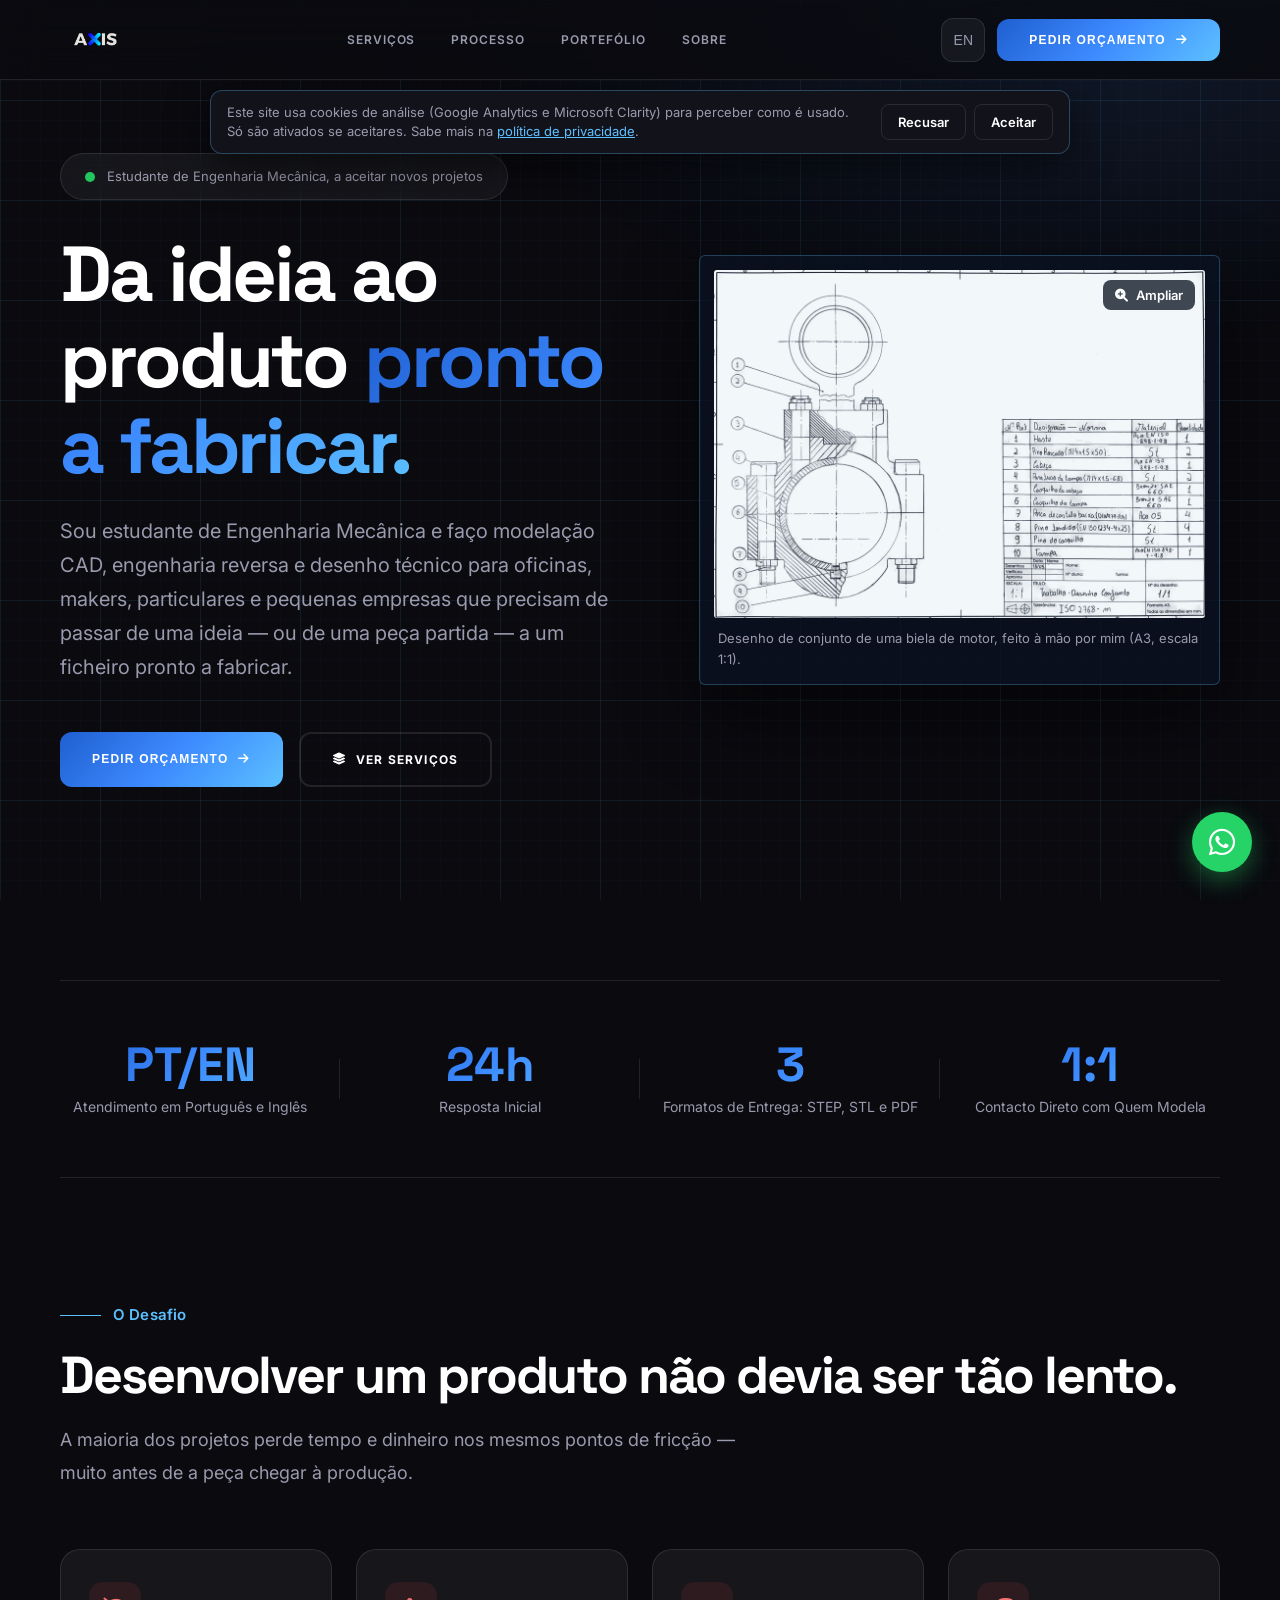
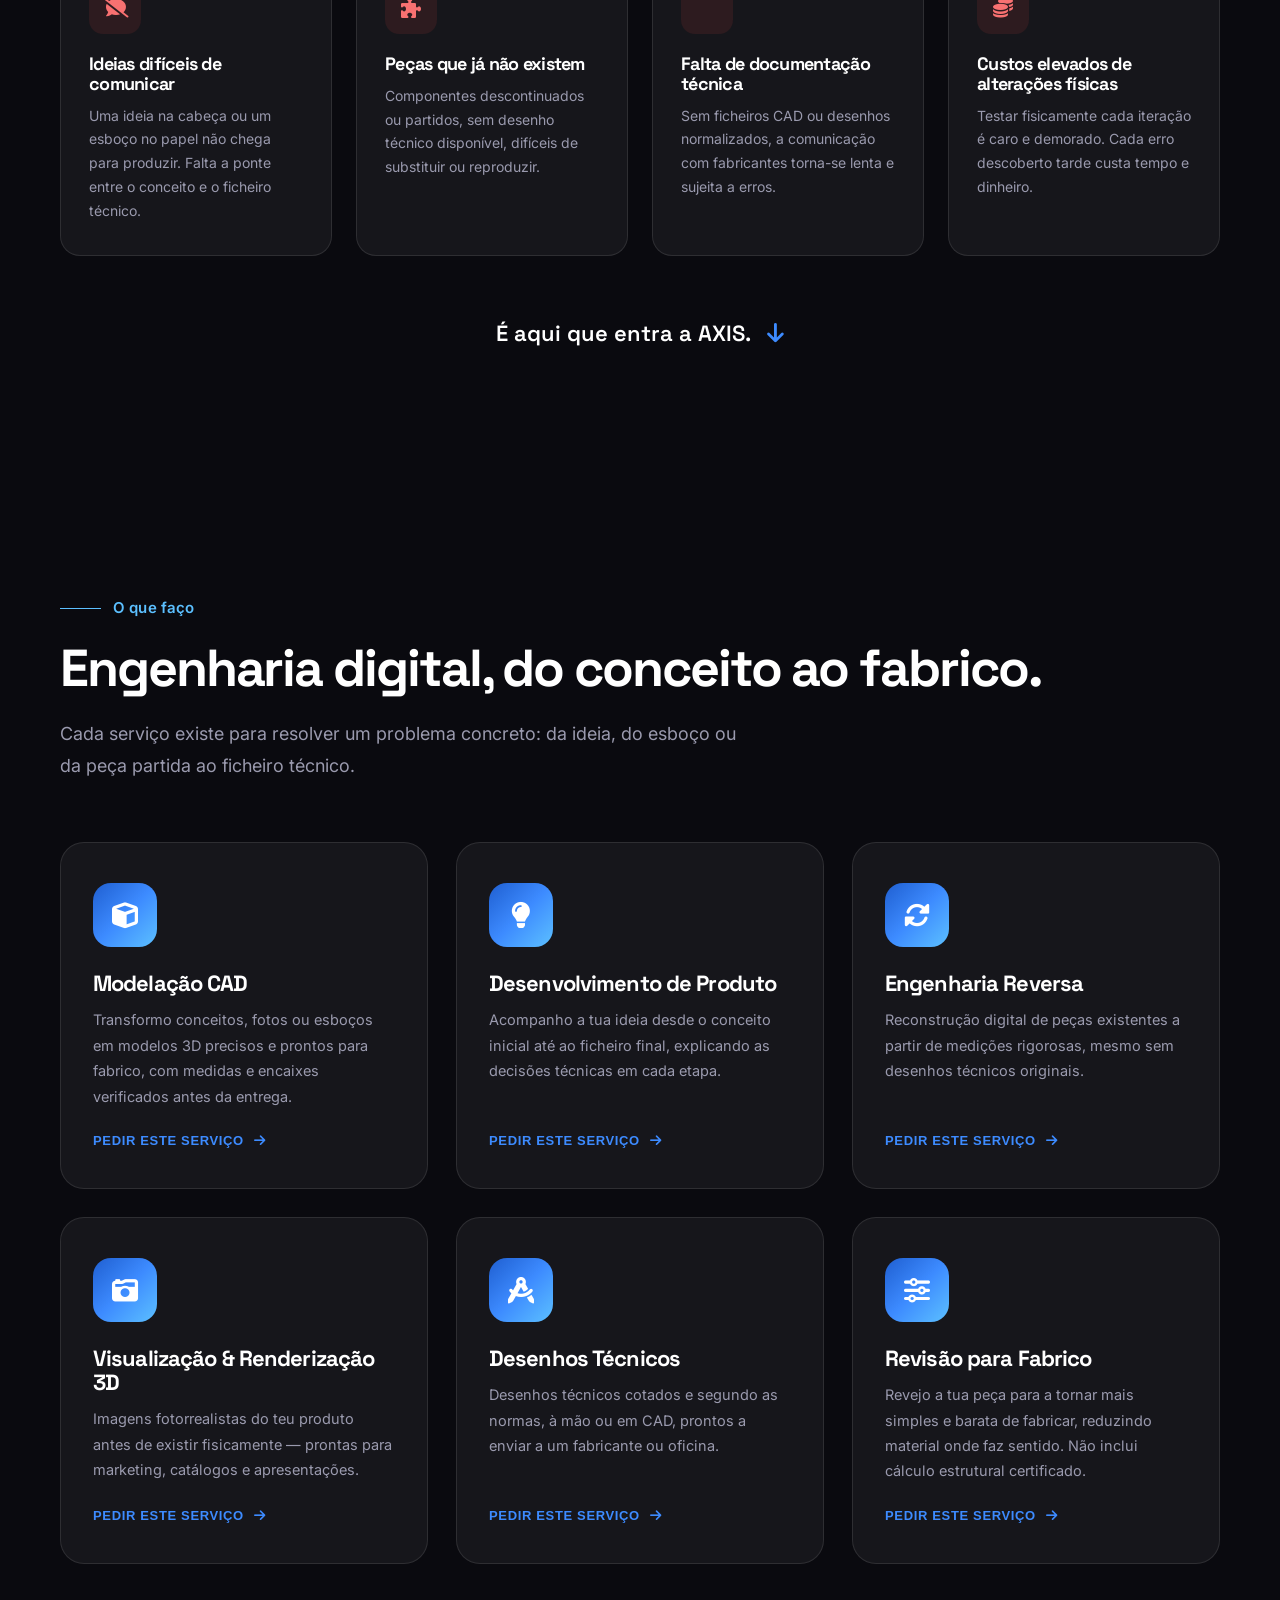
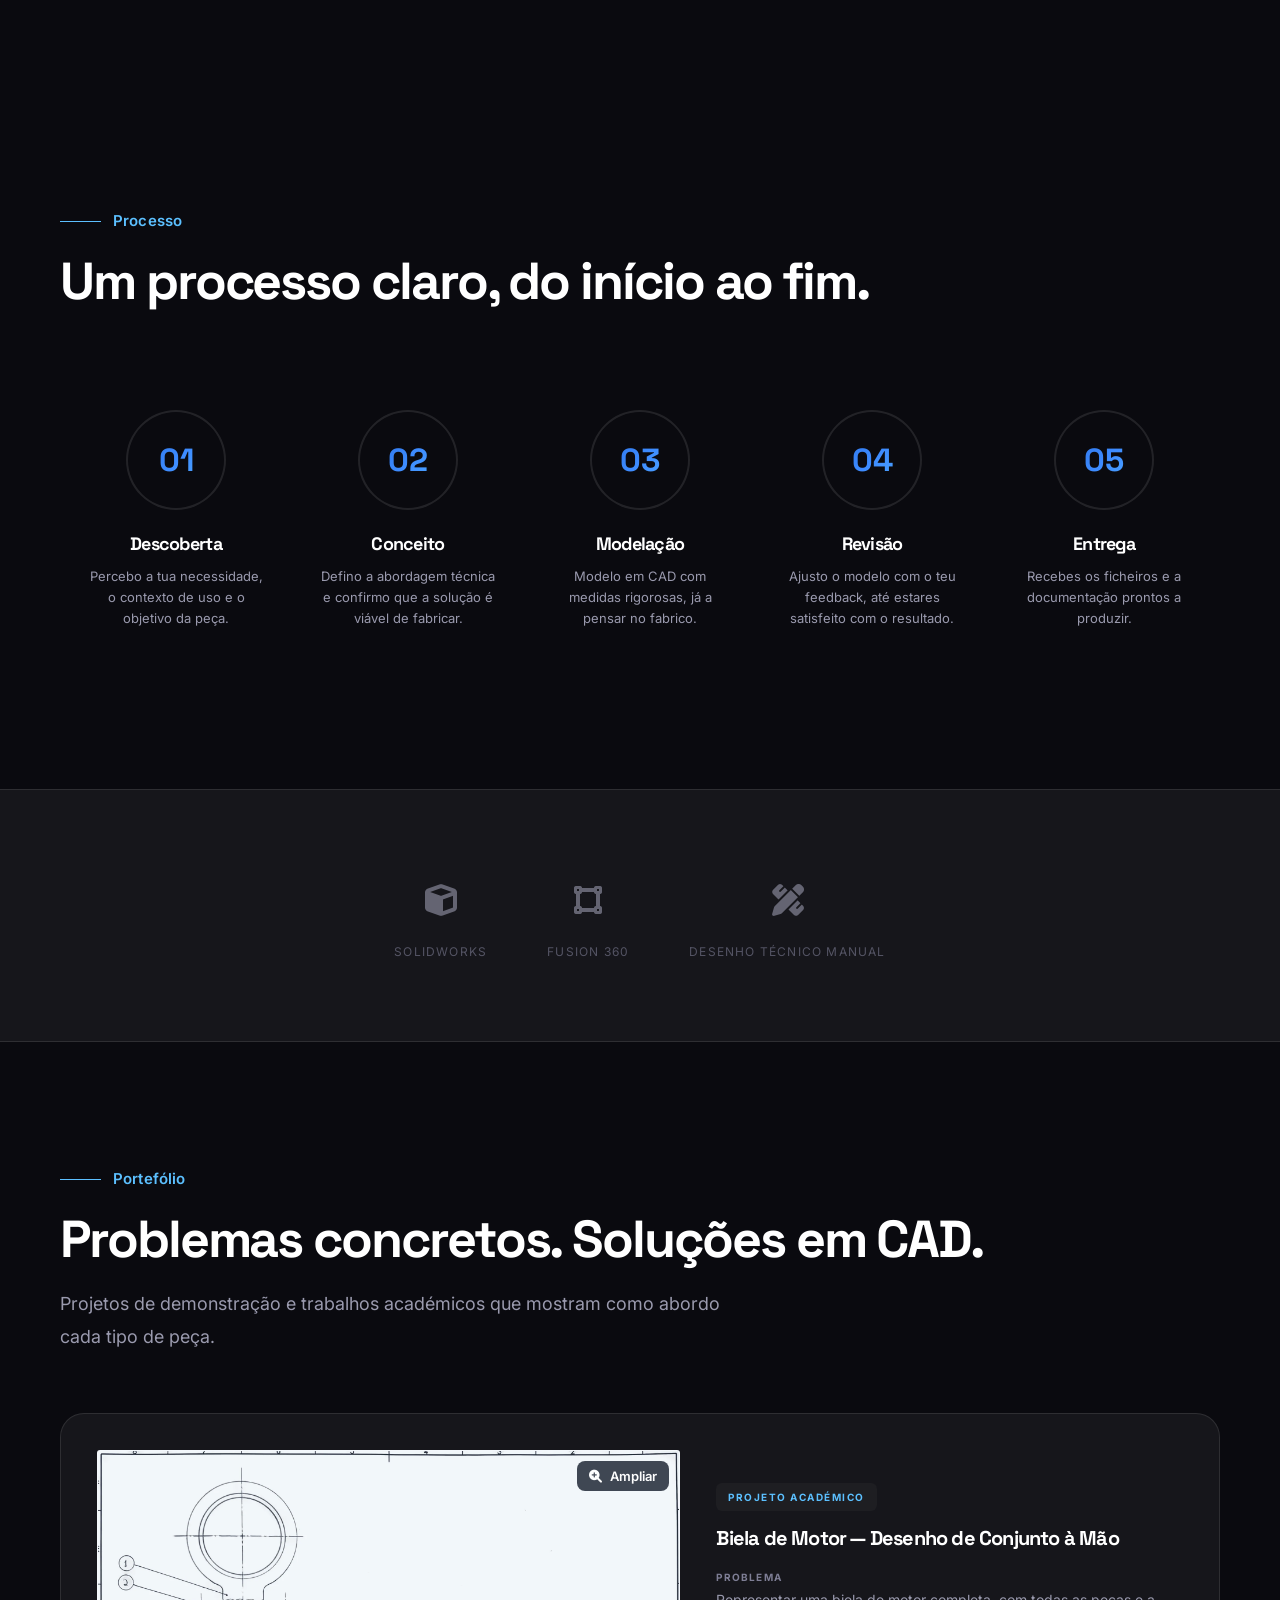
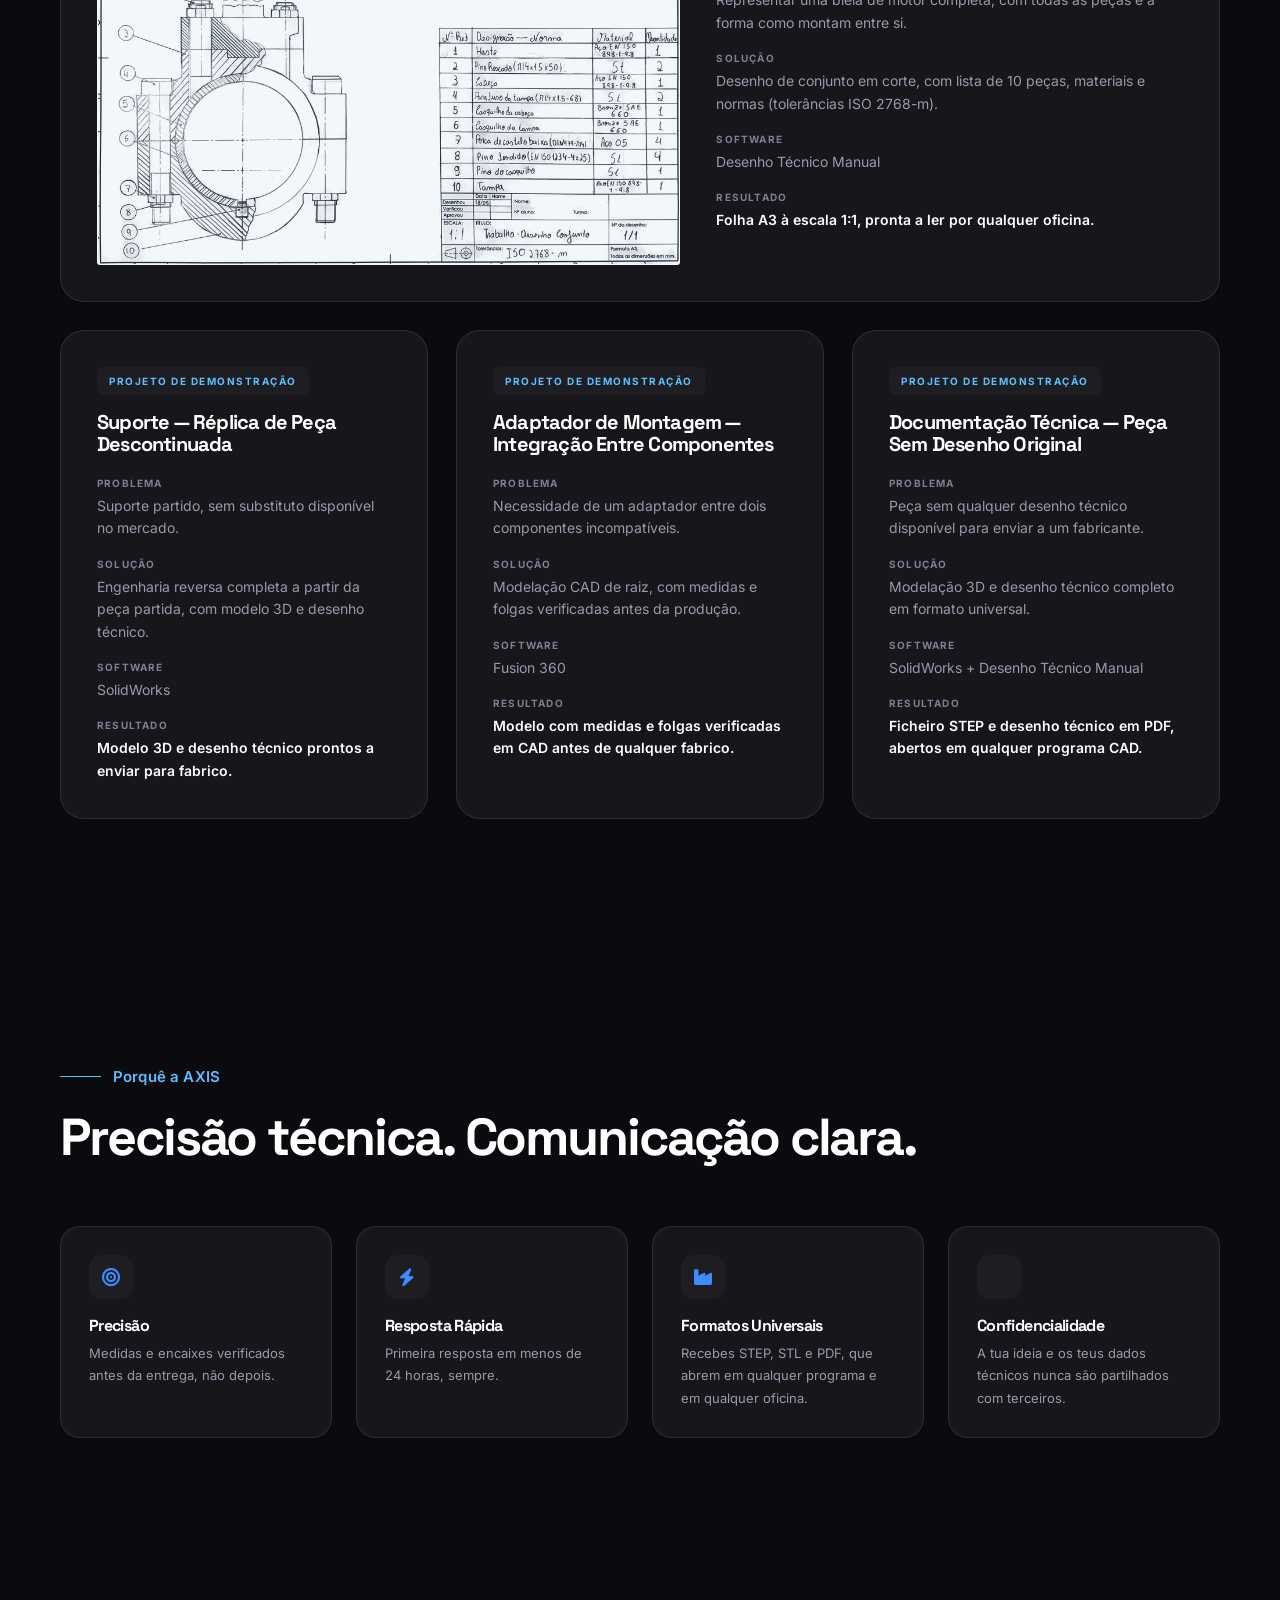
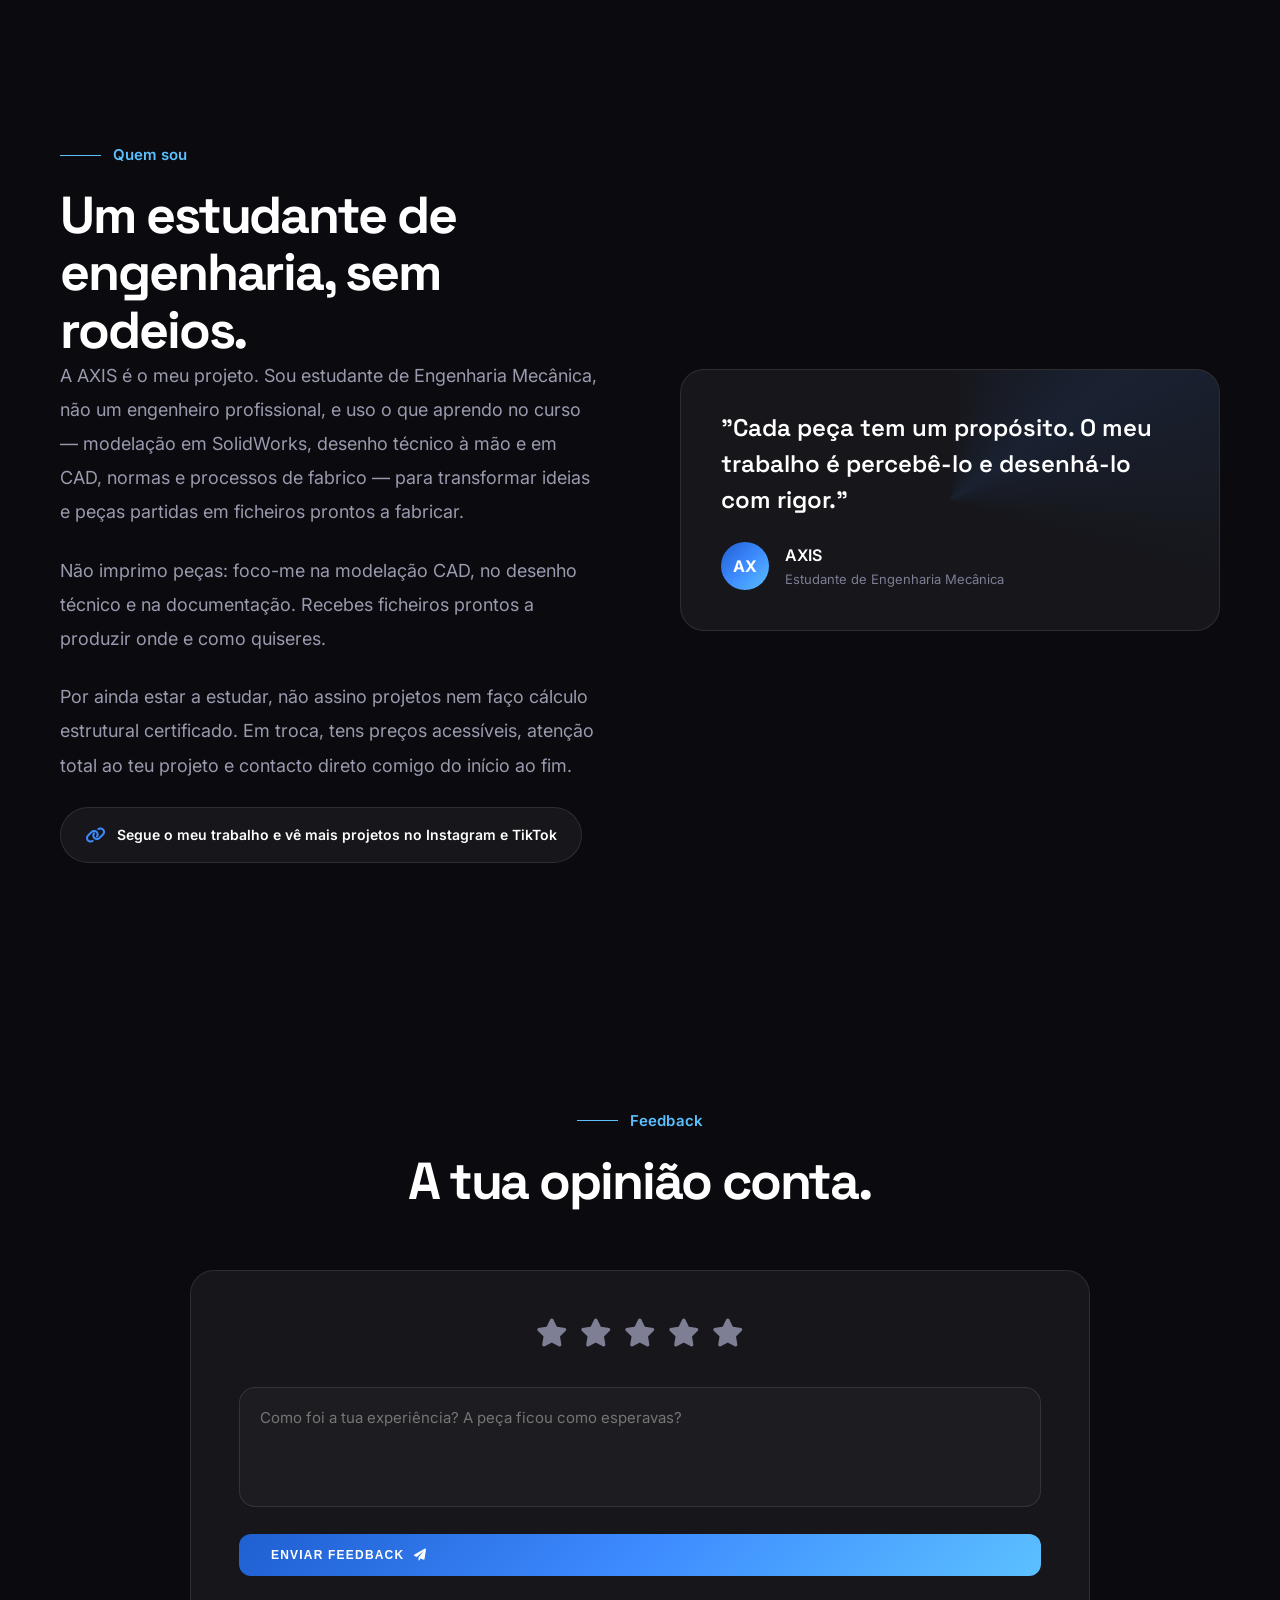
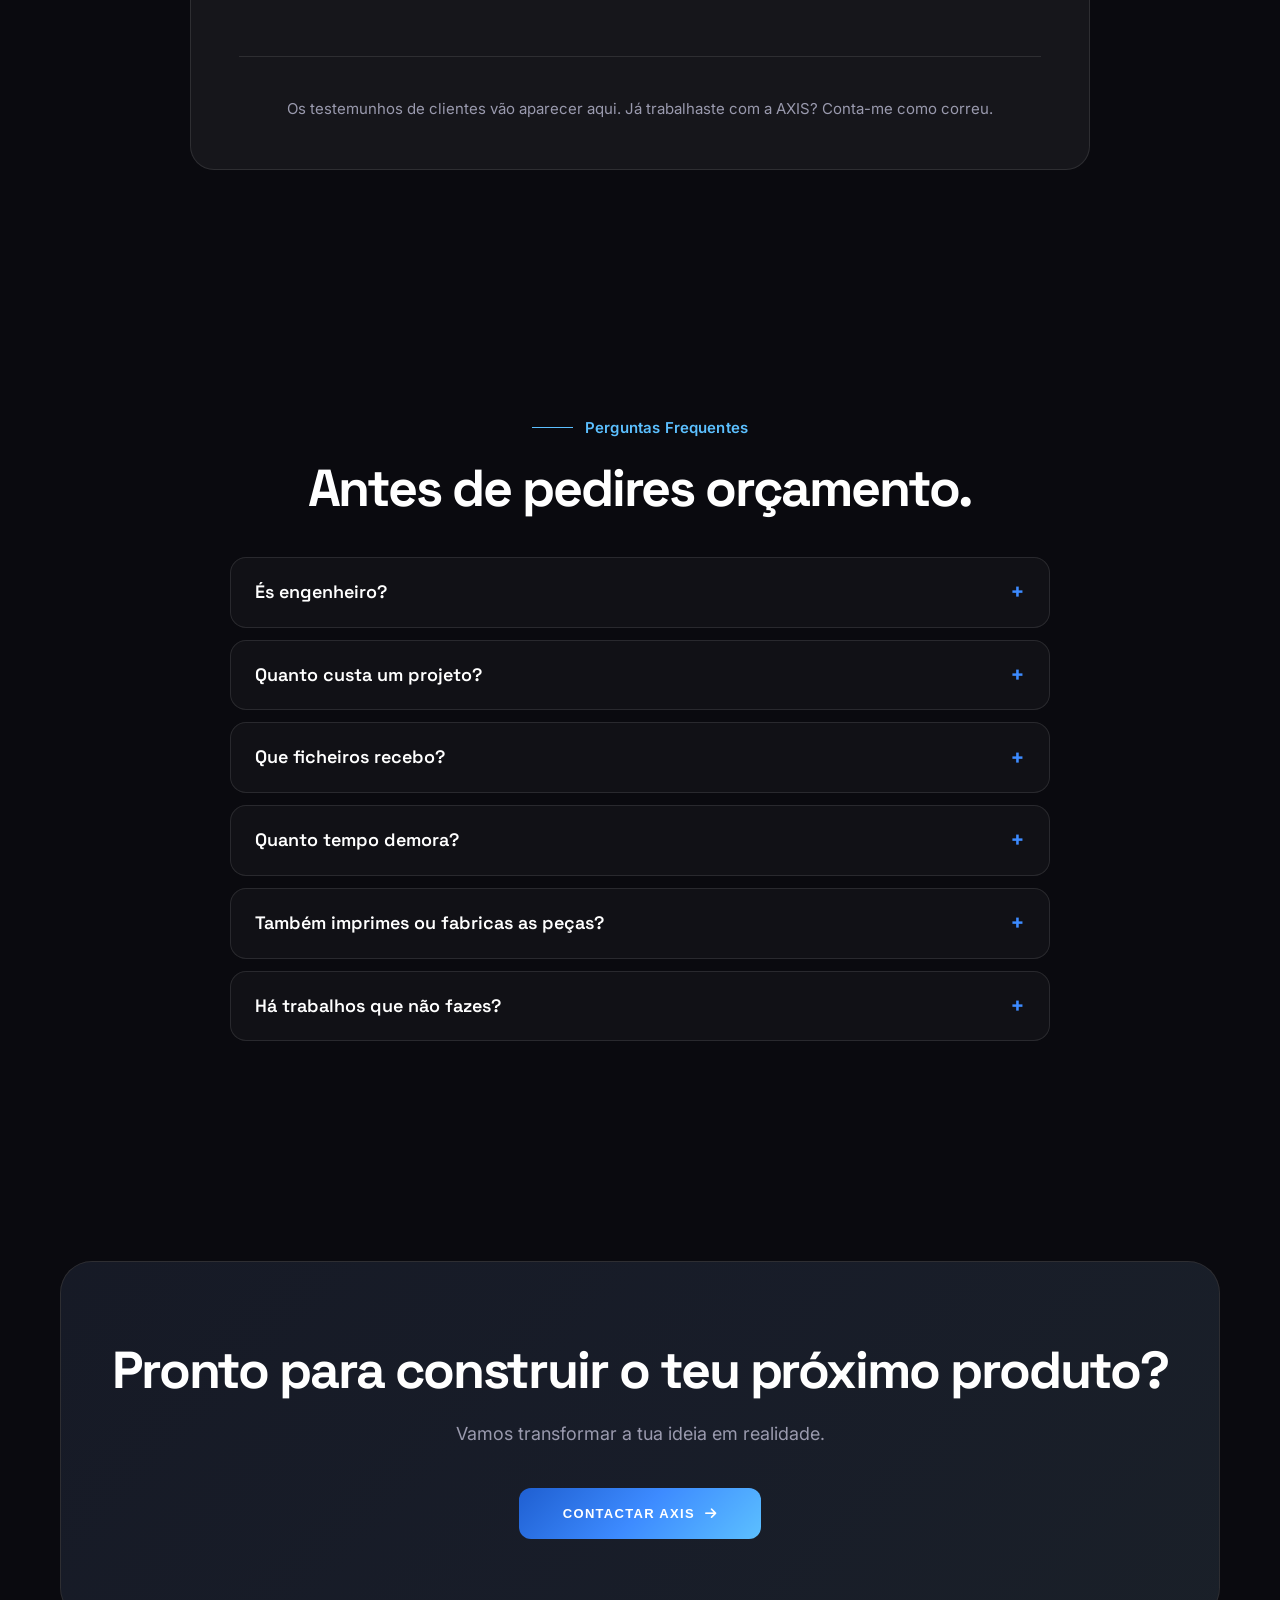
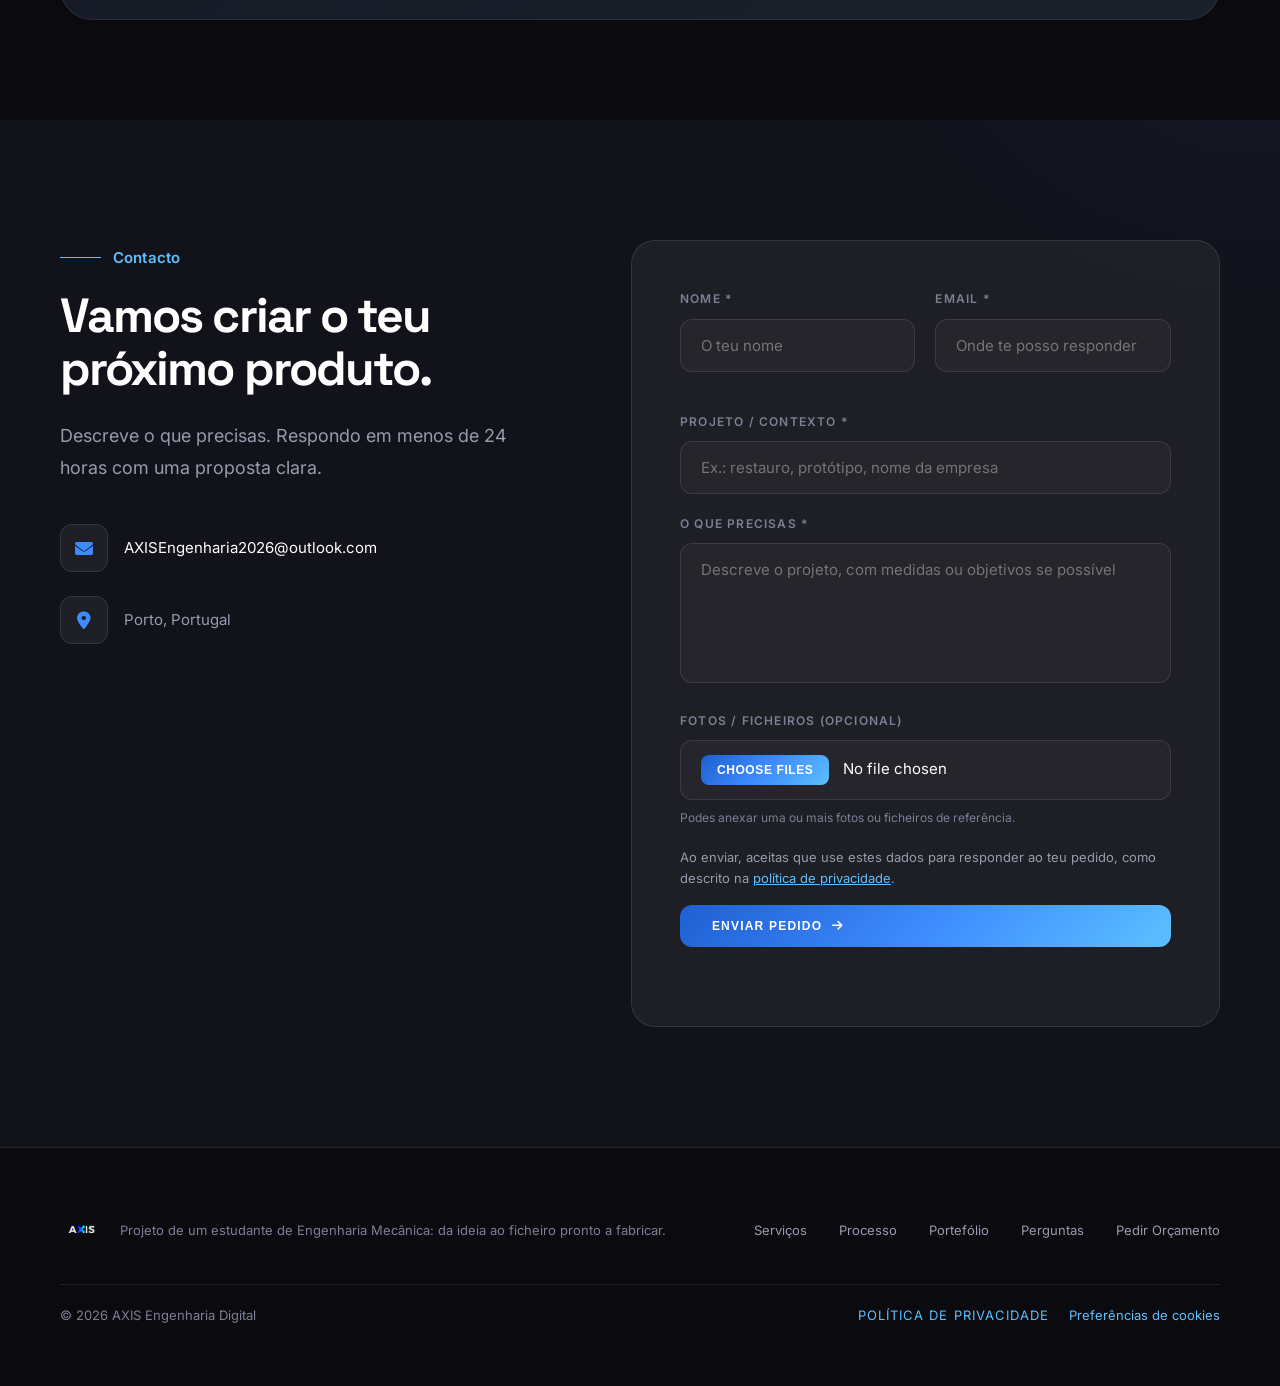
==== commit b3d5d5e0: "Adicionar Microsoft Clarity (mapas de cliques) com consentimento de cookies Carrega o Clarity apenas" ====
--- a/index.html
+++ b/index.html
@@ -21,7 +21,7 @@
 <link rel="icon" type="image/svg+xml" href="data:image/svg+xml;charset=utf-8,%3Csvg xmlns='http://www.w3.org/2000/svg' viewBox='0 0 64 64'%3E%3Cdefs%3E%3ClinearGradient id='a' x1='0' y1='0' x2='1' y2='1'%3E%3Cstop offset='0%25' stop-color='%23003d99'/%3E%3Cstop offset='100%25' stop-color='%2333aaff'/%3E%3C/linearGradient%3E%3C/defs%3E%3Crect x='26' y='2' width='12' height='60' rx='6' transform='rotate(45 32 32)' fill='url(%23a)'/%3E%3Crect x='26' y='2' width='12' height='60' rx='6' transform='rotate(-45 32 32)' fill='url(%23a)'/%3E%3C/svg%3E">
 <link rel="stylesheet" href="https://cdnjs.cloudflare.com/ajax/libs/font-awesome/6.0.0/css/all.min.css">
 
-<!-- GOOGLE ANALYTICS: só é carregado depois de o visitante aceitar cookies -->
+<!-- GOOGLE ANALYTICS + MICROSOFT CLARITY: só são carregados depois de o visitante aceitar cookies -->
 <script>
 window.dataLayer = window.dataLayer || [];
 function gtag(){dataLayer.push(arguments);}
@@ -34,6 +34,12 @@
 document.head.appendChild(s);
 gtag('js', new Date());
 gtag('config', 'G-XKXJXV0785', { anonymize_ip: true });
+// Microsoft Clarity (mapas de calor e cliques). Troca o texto abaixo pelo ID do teu projeto Clarity.
+var AXIS_CLARITY_ID = 'COLOCA_AQUI_O_ID_DO_CLARITY';
+if (AXIS_CLARITY_ID.indexOf('COLOCA') !== 0) {
+(function(c,l,a,r,i,t,y){c[a]=c[a]||function(){(c[a].q=c[a].q||[]).push(arguments)};t=l.createElement(r);t.async=1;t.src="https://www.clarity.ms/tag/"+i;y=l.getElementsByTagName(r)[0];y.parentNode.insertBefore(t,y);})(window, document, "clarity", "script", AXIS_CLARITY_ID);
+window.clarity('consent');
+}
 }
 try { if (localStorage.getItem('axis-consent') === 'accepted') axisLoadAnalytics(); } catch (e) {}
 </script>
@@ -2534,7 +2540,7 @@
 
 
 <div class="cookie-banner" id="cookie-banner" role="dialog" aria-live="polite" aria-label="Cookies">
-<p data-i18n="cookieText">Este site usa cookies de análise (Google Analytics) para perceber como é usado. Só são ativados se aceitares. Sabe mais na <a href="#privacidade" class="open-privacy">política de privacidade</a>.</p>
+<p data-i18n="cookieText">Este site usa cookies de análise (Google Analytics e Microsoft Clarity) para perceber como é usado. Só são ativados se aceitares. Sabe mais na <a href="#privacidade" class="open-privacy">política de privacidade</a>.</p>
 <div class="cookie-actions">
 <button type="button" id="cookie-reject" data-i18n="cookieReject">Recusar</button>
 <button type="button" id="cookie-accept" data-i18n="cookieAccept">Aceitar</button>
@@ -2550,7 +2556,7 @@
 <button type="button" class="privacy-close" id="privacy-close" aria-label="Fechar"><i class="fas fa-times"></i></button>
 <div class="privacy-inner only-pt">
 <h2 id="privacy-title">Política de privacidade</h2>
-<p class="privacy-updated">Última atualização: setembro de 2026</p>
+<p class="privacy-updated">Última atualização: outubro de 2026</p>
 <h3>Quem é responsável pelos teus dados</h3>
 <p>O responsável pelo tratamento dos dados recolhidos neste site é a AXIS Engenharia Digital (Porto, Portugal), projeto individual de um estudante de Engenharia Mecânica. Para qualquer questão sobre privacidade, escreve para <a href="mailto:AXISEngenharia2026@outlook.com">AXISEngenharia2026@outlook.com</a>.</p>
 <h3>Que dados são recolhidos</h3>
@@ -2559,21 +2565,22 @@
 <li>Feedback: o comentário e a avaliação que enviares.</li>
 <li>Contactos por email ou WhatsApp: os dados que partilhares nessas conversas.</li>
 <li>Estatísticas de visita (Google Analytics): páginas vistas, tipo de dispositivo e origem aproximada, apenas se aceitares os cookies de análise.</li>
+<li>Utilização do site (Microsoft Clarity): cliques, deslocamento na página e tempo de visita, de forma agregada e sem guardar o que escreves nos formulários, apenas se aceitares os cookies de análise.</li>
 </ul>
 <h3>Para que são usados</h3>
 <p>Para responder ao teu pedido, preparar orçamentos e executar os projetos que confias à AXIS, com base nas diligências pré-contratuais e na execução do contrato. As estatísticas de visita servem apenas para melhorar o site e dependem do teu consentimento, que podes retirar a qualquer momento.</p>
 <h3>Com quem são partilhados</h3>
-<p>A AXIS nunca vende dados. Usa serviços de terceiros que os tratam por sua conta: Formspree (envio dos formulários), GitHub (alojamento do site) e Google (estatísticas, só com consentimento). Alguns destes serviços podem tratar dados fora da União Europeia, ao abrigo das garantias previstas no RGPD.</p>
+<p>A AXIS nunca vende dados. Usa serviços de terceiros que os tratam por sua conta: Formspree (envio dos formulários), GitHub (alojamento do site), Google e Microsoft (estatísticas, só com consentimento). Alguns destes serviços podem tratar dados fora da União Europeia, ao abrigo das garantias previstas no RGPD.</p>
 <h3>Durante quanto tempo</h3>
 <p>Os pedidos que não avançam são apagados ao fim de 12 meses. Os dados de projetos realizados são guardados pelo tempo necessário ao projeto e pelos prazos exigidos pela lei, nomeadamente fiscal.</p>
 <h3>Os teus direitos</h3>
 <p>Podes pedir acesso, retificação, apagamento, limitação ou portabilidade dos teus dados, opor-te ao tratamento e retirar o consentimento, através do email acima. Tens ainda o direito de apresentar reclamação à Comissão Nacional de Proteção de Dados (<a href="https://www.cnpd.pt" target="_blank" rel="noopener">cnpd.pt</a>).</p>
 <h3>Cookies</h3>
-<p>O site só usa cookies de análise do Google Analytics, e apenas depois de aceitares. Podes mudar a tua escolha em "Preferências de cookies", no rodapé.</p>
+<p>O site só usa cookies de análise do Google Analytics e do Microsoft Clarity, e apenas depois de aceitares. Podes mudar a tua escolha em "Preferências de cookies", no rodapé.</p>
 </div>
 <div class="privacy-inner only-en">
 <h2>Privacy policy</h2>
-<p class="privacy-updated">Last updated: September 2026</p>
+<p class="privacy-updated">Last updated: October 2026</p>
 <h3>Who is responsible for your data</h3>
 <p>The controller of the data collected on this site is AXIS Engenharia Digital (Porto, Portugal), the individual project of a Mechanical Engineering student. For any privacy question, write to <a href="mailto:AXISEngenharia2026@outlook.com">AXISEngenharia2026@outlook.com</a>.</p>
 <h3>What is collected</h3>
@@ -2582,17 +2589,18 @@
 <li>Feedback: the comment and rating you send.</li>
 <li>Email or WhatsApp contacts: the information you share in those conversations.</li>
 <li>Visit statistics (Google Analytics): pages viewed, device type and approximate origin, only if you accept analytics cookies.</li>
+<li>Site usage (Microsoft Clarity): clicks, scrolling and time on page, in aggregate and without storing what you type in forms, only if you accept analytics cookies.</li>
 </ul>
 <h3>How it is used</h3>
 <p>To answer your request, prepare quotes and carry out the projects you entrust to AXIS, on the basis of pre-contractual steps and performance of a contract. Visit statistics are used only to improve the site and depend on your consent, which you can withdraw at any time.</p>
 <h3>Who it is shared with</h3>
-<p>AXIS never sells data. It uses third-party services that process it on its behalf: Formspree (form delivery), GitHub (site hosting) and Google (statistics, only with consent). Some of these services may process data outside the European Union under the safeguards provided by the GDPR.</p>
+<p>AXIS never sells data. It uses third-party services that process it on its behalf: Formspree (form delivery), GitHub (site hosting), Google and Microsoft (statistics, only with consent). Some of these services may process data outside the European Union under the safeguards provided by the GDPR.</p>
 <h3>How long it is kept</h3>
 <p>Requests that don't go ahead are deleted after 12 months. Data from completed projects is kept for as long as the project requires and for the periods required by law, including tax law.</p>
 <h3>Your rights</h3>
 <p>You can request access, rectification, erasure, restriction or portability of your data, object to processing and withdraw consent, using the email above. You also have the right to lodge a complaint with the Portuguese data protection authority (<a href="https://www.cnpd.pt" target="_blank" rel="noopener">cnpd.pt</a>).</p>
 <h3>Cookies</h3>
-<p>The site only uses Google Analytics cookies, and only after you accept them. You can change your choice under "Cookie preferences" in the footer.</p>
+<p>The site only uses Google Analytics and Microsoft Clarity cookies, and only after you accept them. You can change your choice under "Cookie preferences" in the footer.</p>
 </div>
 </dialog>
 
@@ -2682,7 +2690,7 @@
 navFaq: "Perguntas",
 footerPrivacy: "Política de privacidade",
 footerCookies: "Preferências de cookies",
-cookieText: "Este site usa cookies de análise (Google Analytics) para perceber como é usado. Só são ativados se aceitares. Sabe mais na <a href=\"#privacidade\" class=\"open-privacy\">política de privacidade</a>.",
+cookieText: "Este site usa cookies de análise (Google Analytics e Microsoft Clarity) para perceber como é usado. Só são ativados se aceitares. Sabe mais na <a href=\"#privacidade\" class=\"open-privacy\">política de privacidade</a>.",
 cookieReject: "Recusar",
 cookieAccept: "Aceitar",
 formConsent: "Ao enviar, aceitas que use estes dados para responder ao teu pedido, como descrito na <a href=\"#privacidade\" class=\"open-privacy\">política de privacidade</a>.",
@@ -2801,7 +2809,7 @@
 navFaq: "FAQ",
 footerPrivacy: "Privacy policy",
 footerCookies: "Cookie preferences",
-cookieText: "This site uses analytics cookies (Google Analytics) to understand how it is used. They are only enabled if you accept. Learn more in the <a href=\"#privacidade\" class=\"open-privacy\">privacy policy</a>.",
+cookieText: "This site uses analytics cookies (Google Analytics and Microsoft Clarity) to understand how it is used. They are only enabled if you accept. Learn more in the <a href=\"#privacidade\" class=\"open-privacy\">privacy policy</a>.",
 cookieReject: "Decline",
 cookieAccept: "Accept",
 formConsent: "By sending, you agree that I use this data to answer your request, as described in the <a href=\"#privacidade\" class=\"open-privacy\">privacy policy</a>.",
@@ -3017,7 +3025,7 @@
 const domains = ['', host, '.' + host, '.' + host.split('.').slice(-2).join('.')];
 document.cookie.split(';').forEach(c => {
 const name = c.split('=')[0].trim();
-if (name.startsWith('_ga') || name.startsWith('_gid')) {
+if (name.startsWith('_ga') || name.startsWith('_gid') || name.startsWith('_clck') || name.startsWith('_clsk')) {
 domains.forEach(d => { document.cookie = name + '=; Max-Age=0; path=/' + (d ? '; domain=' + d : ''); });
 }
 });
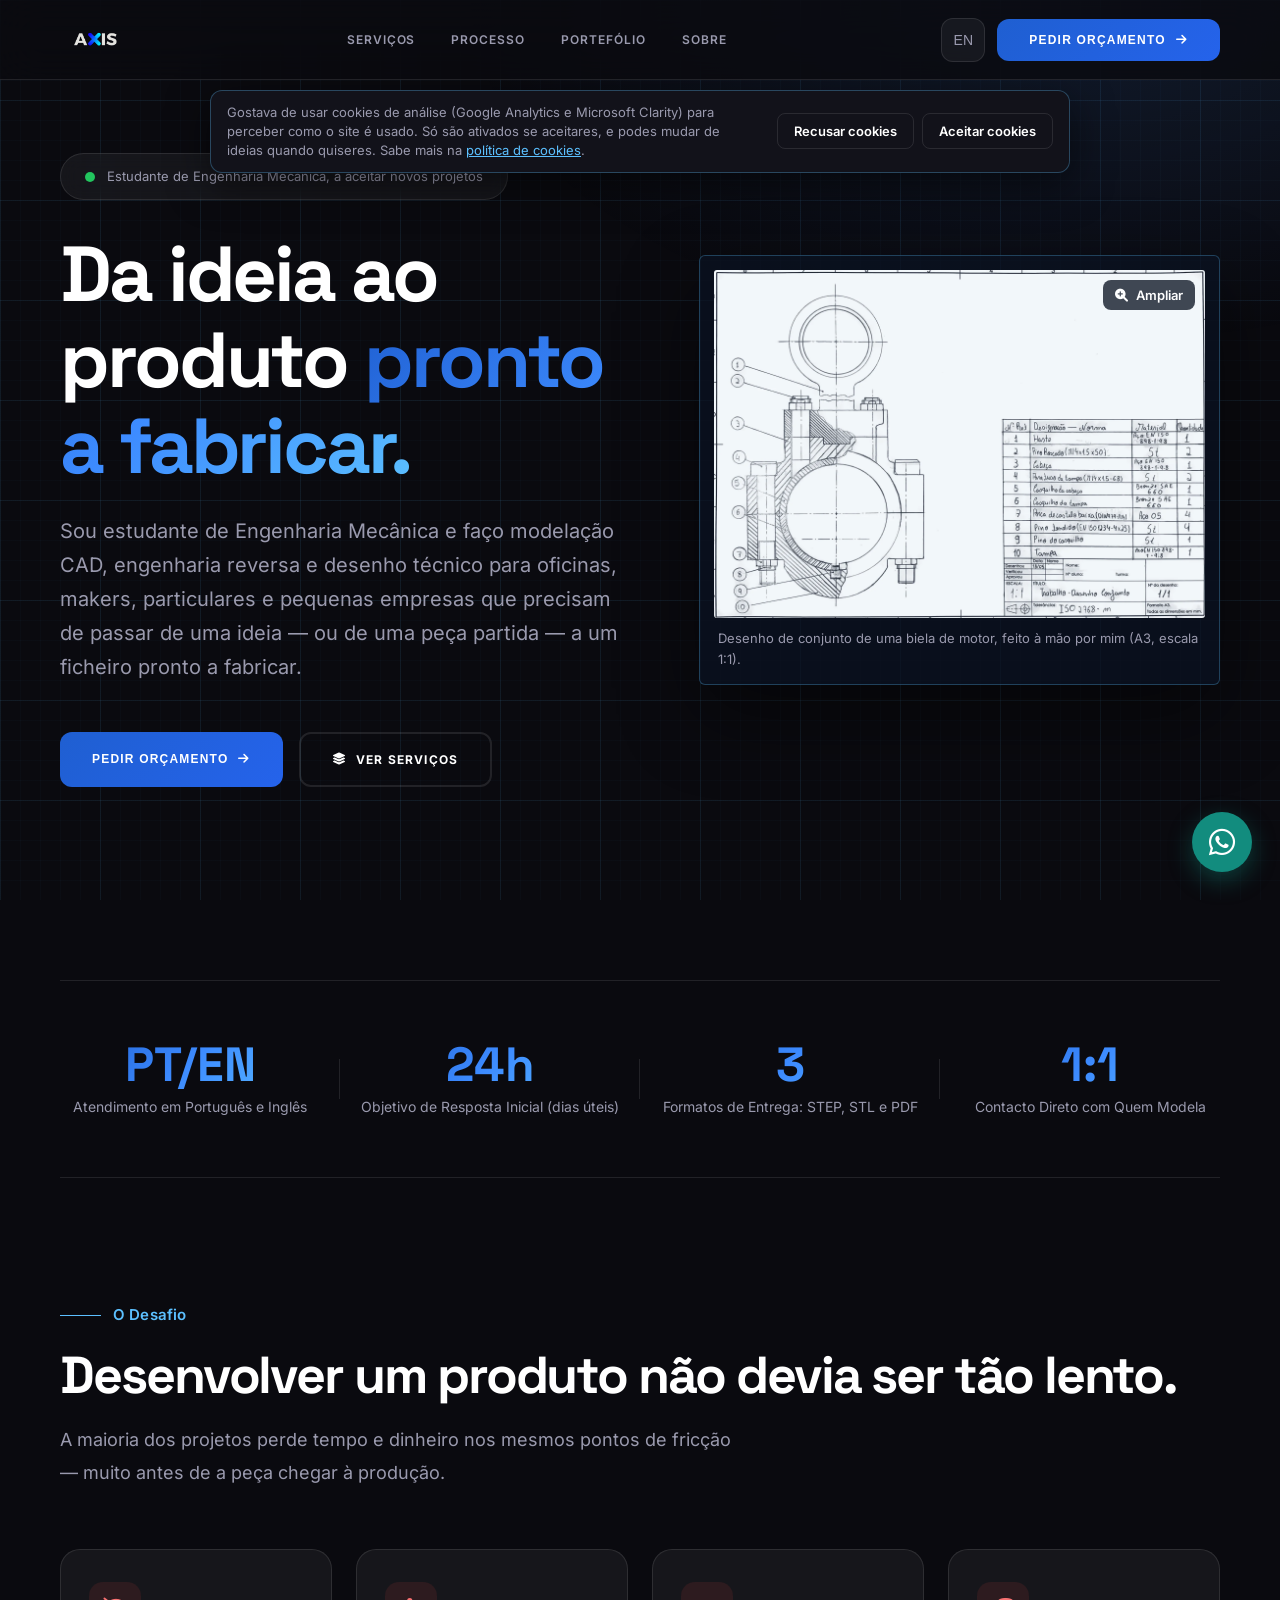
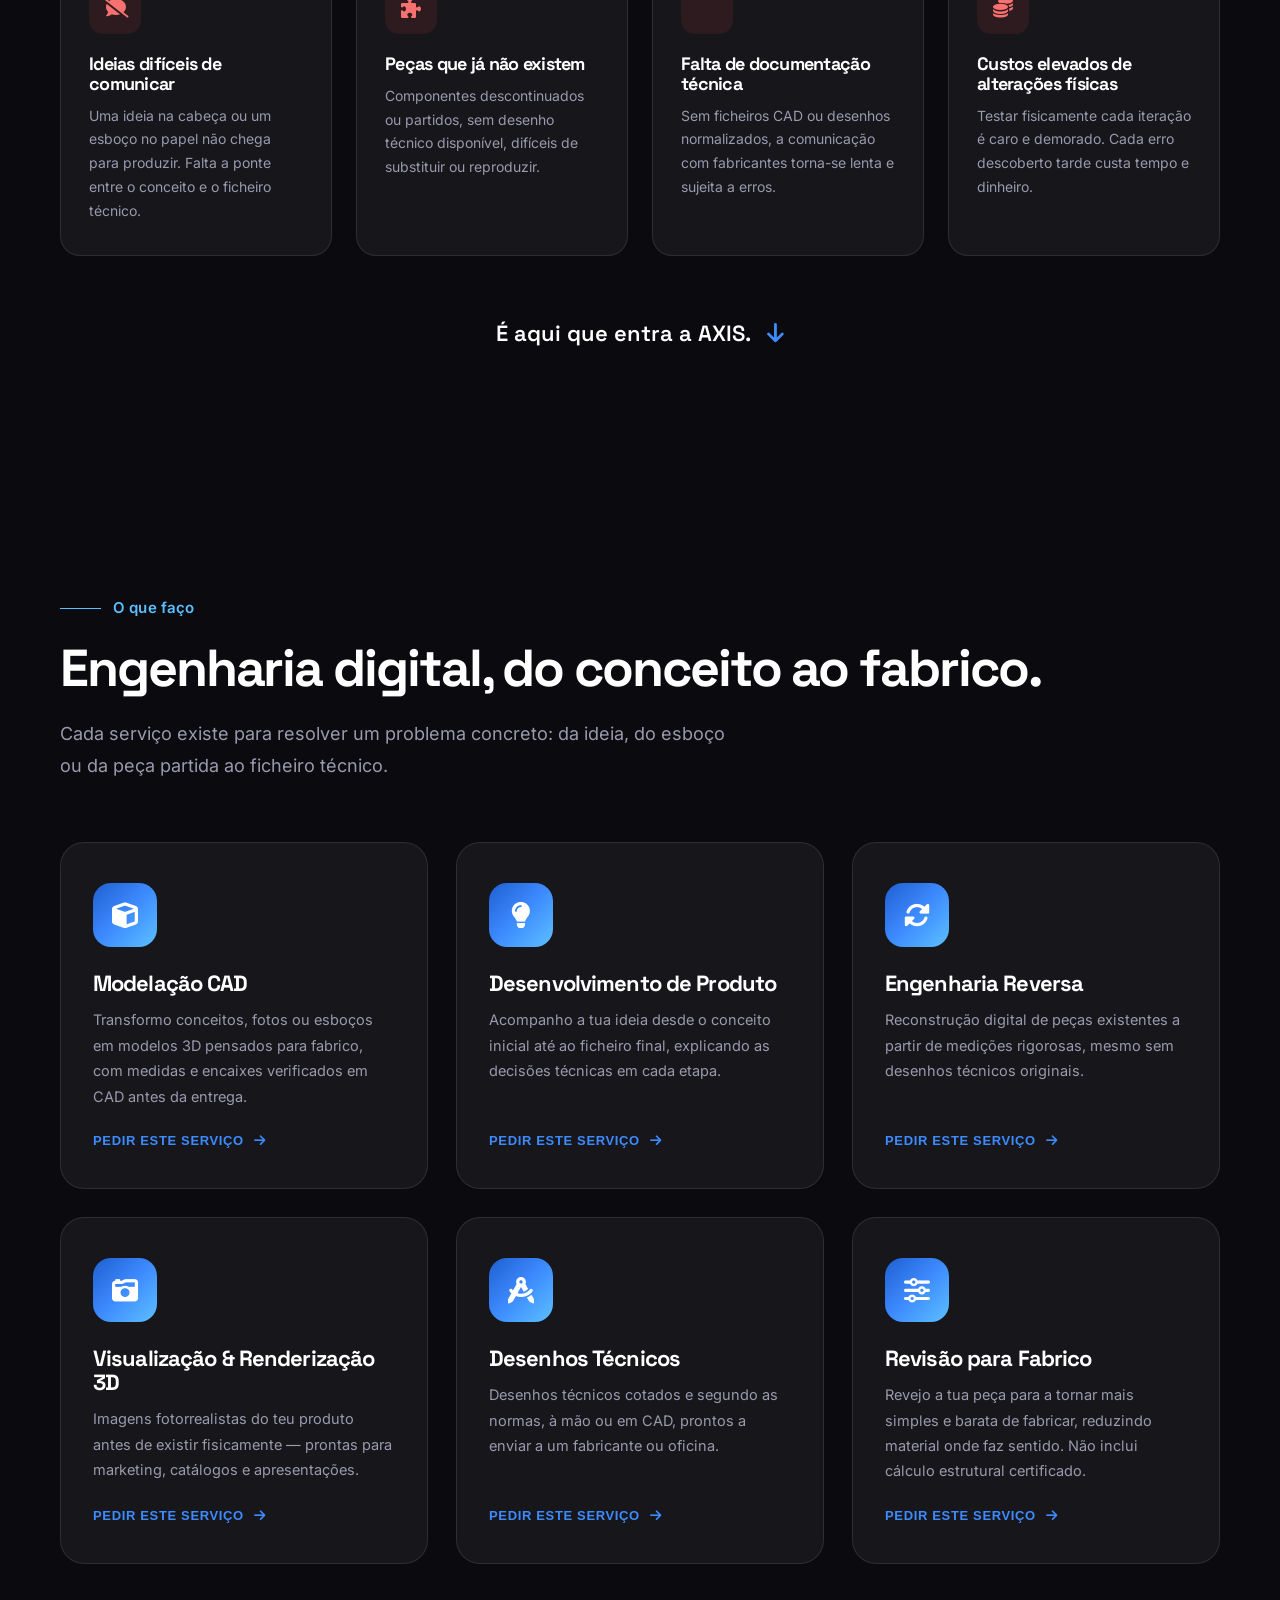
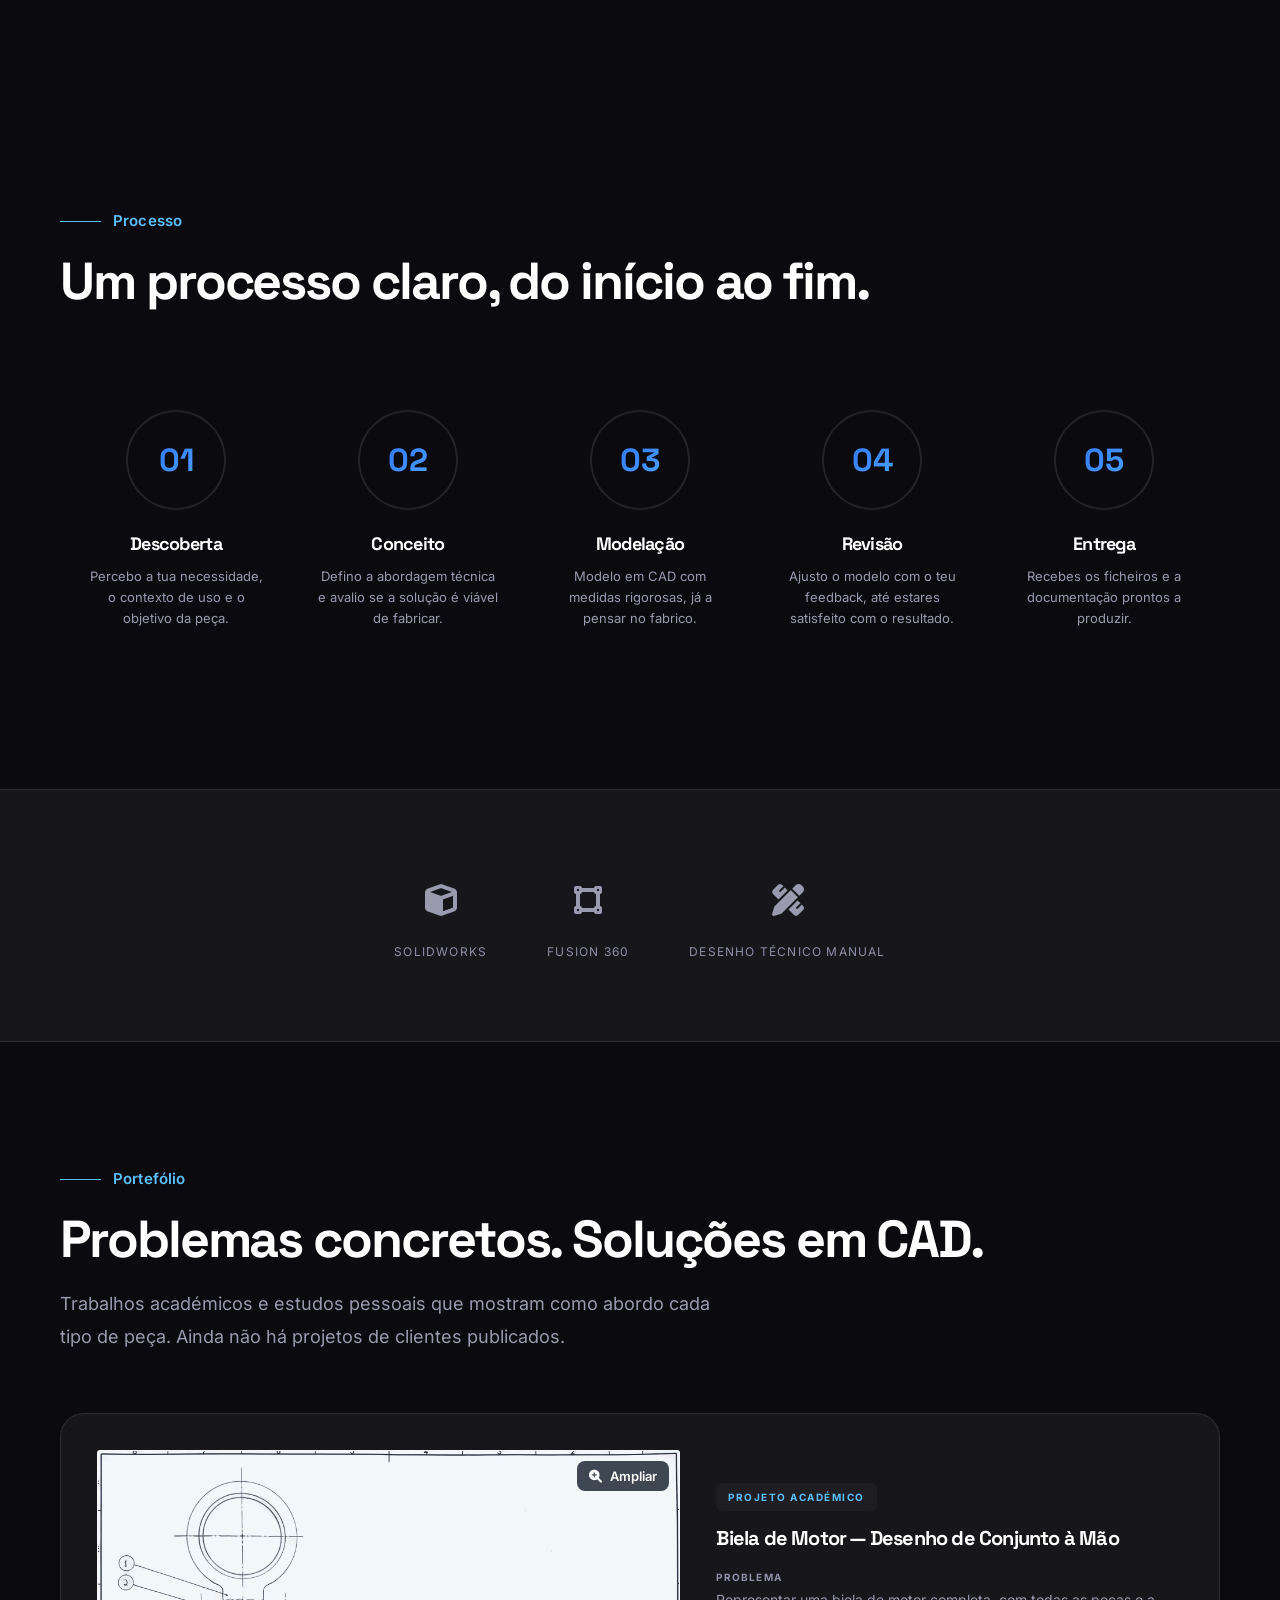
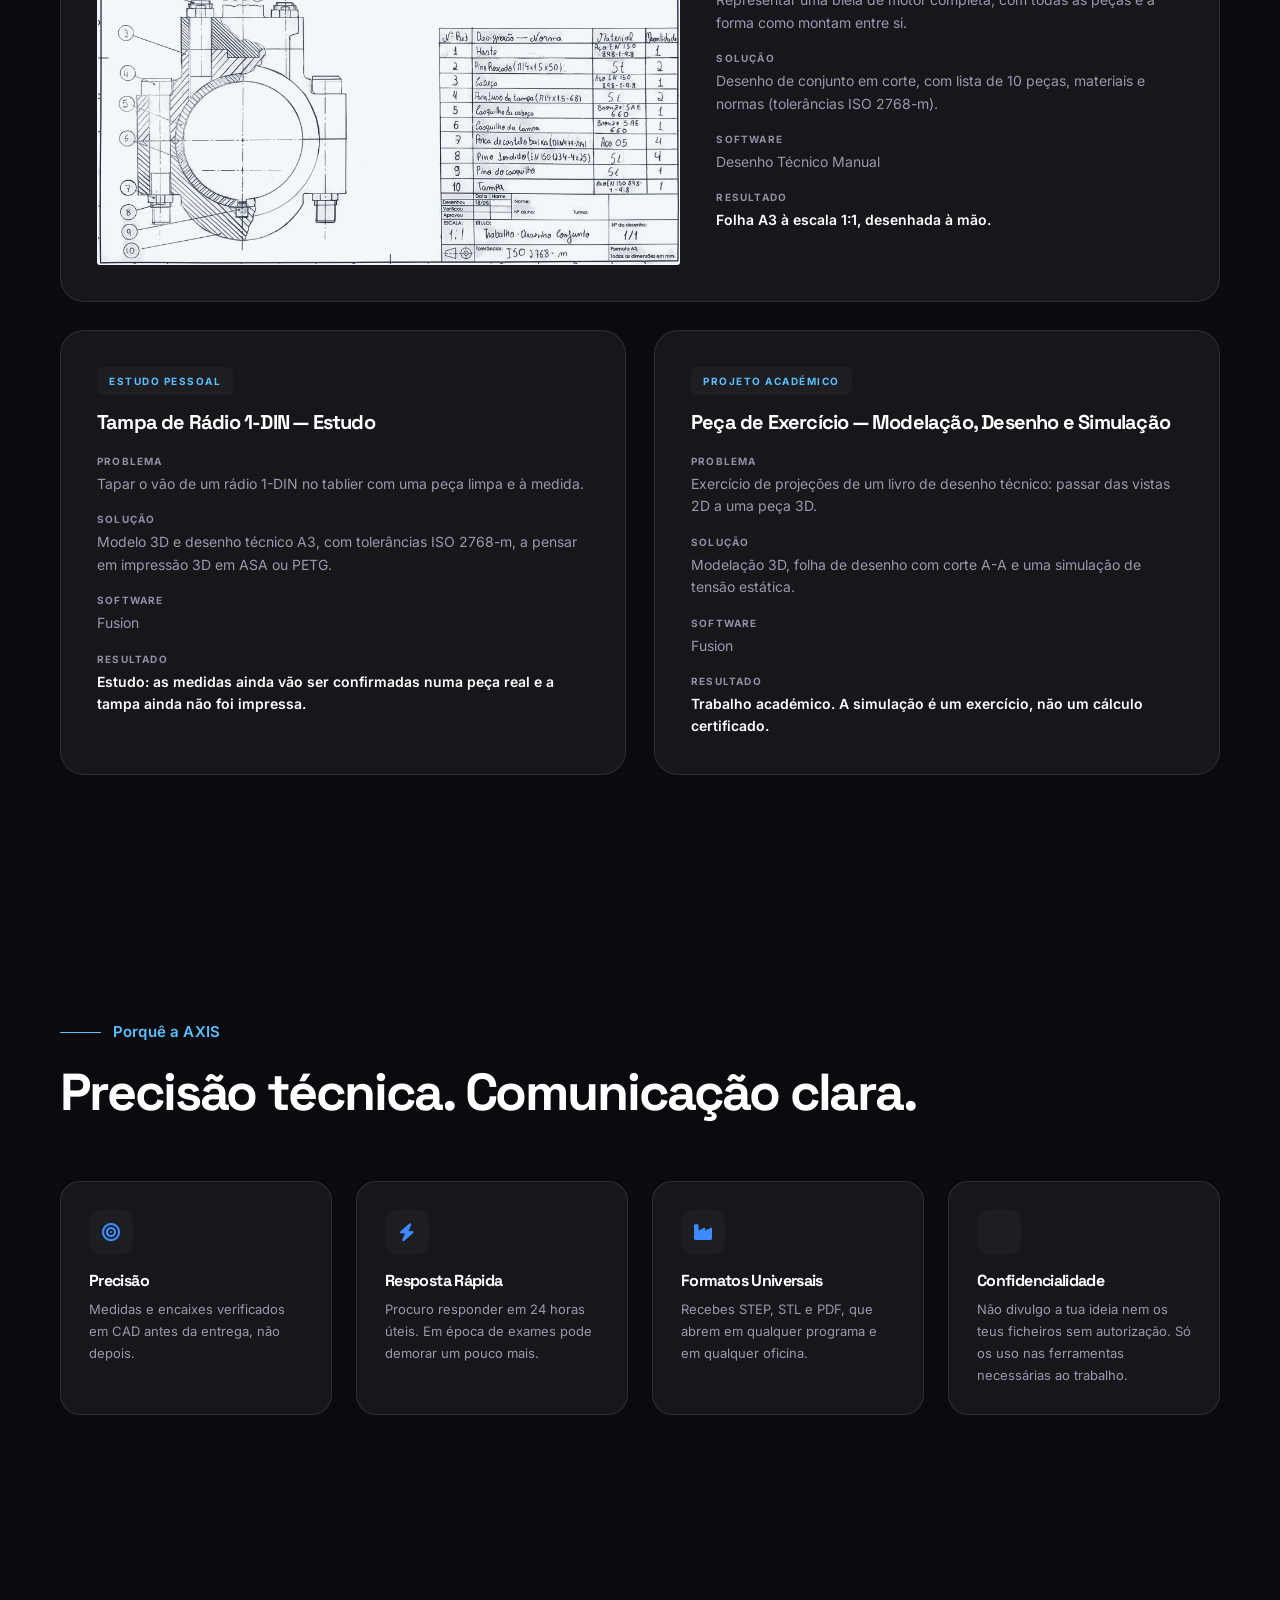
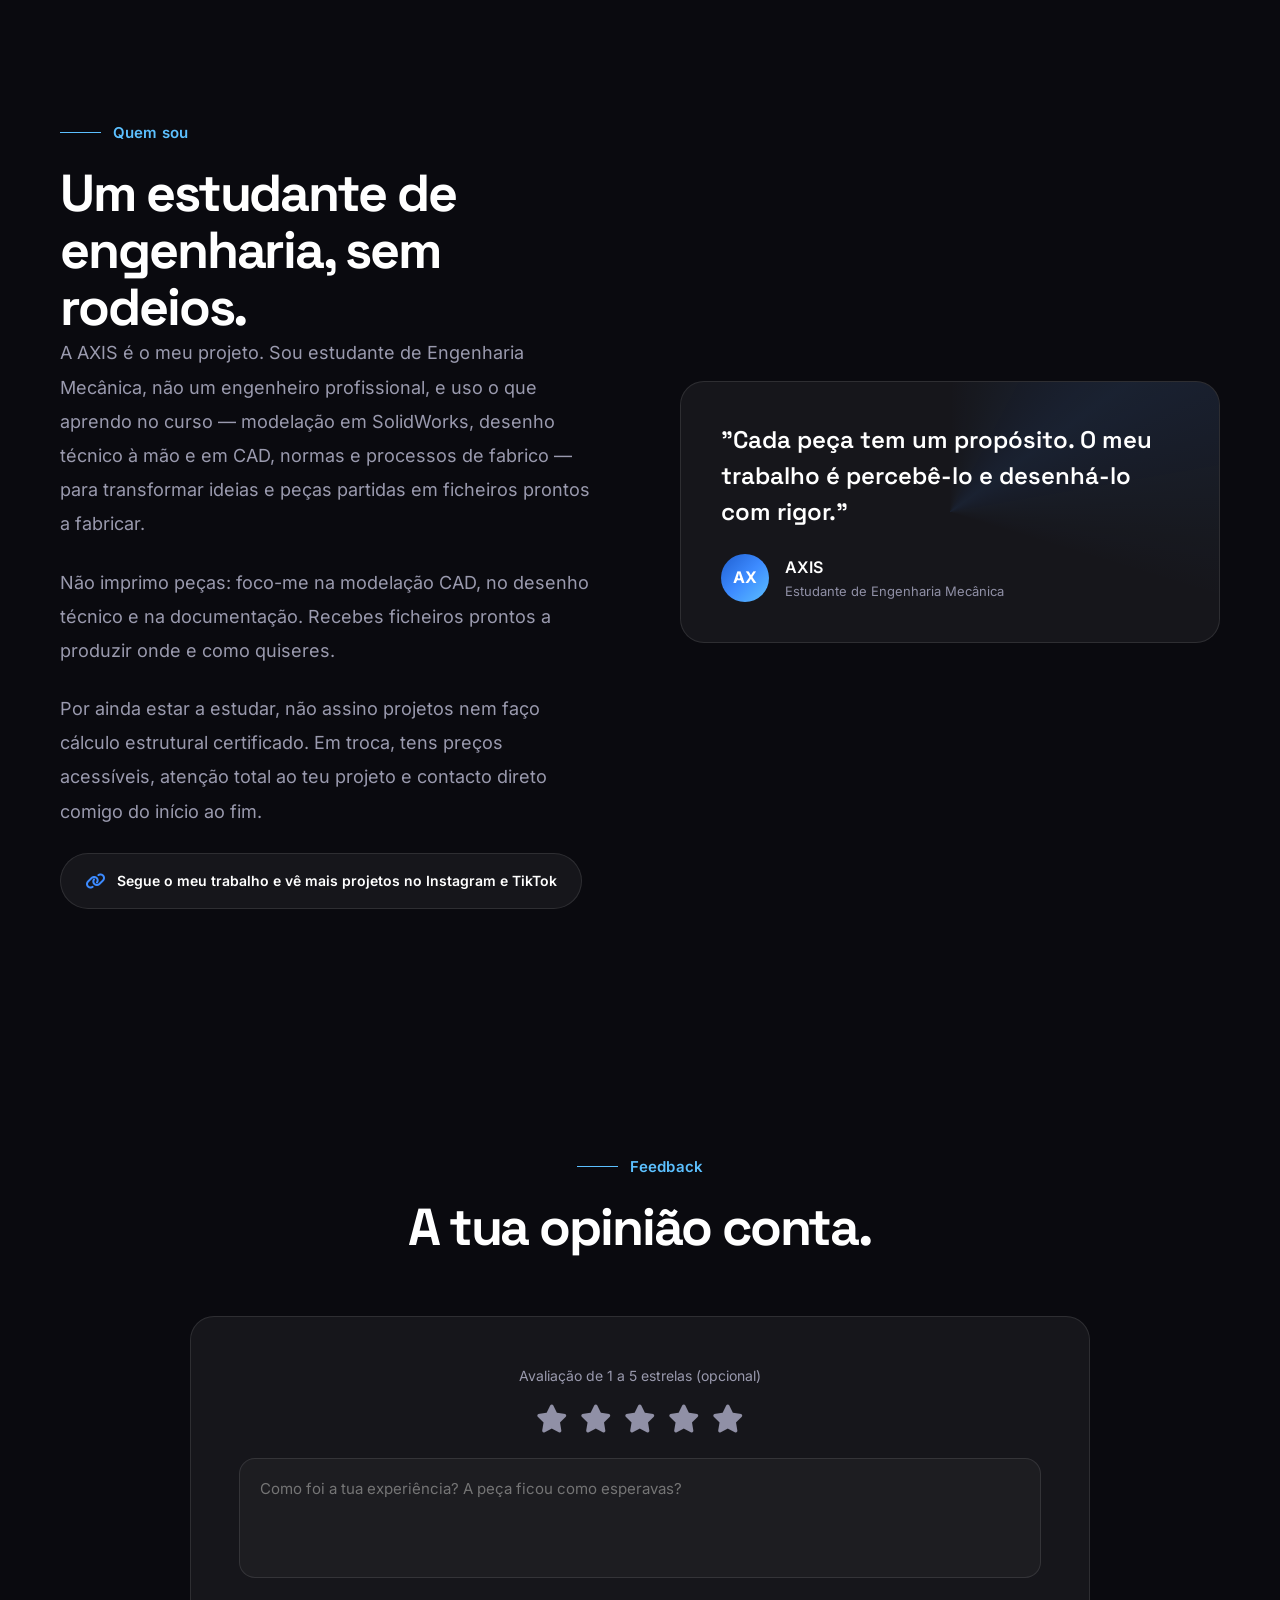
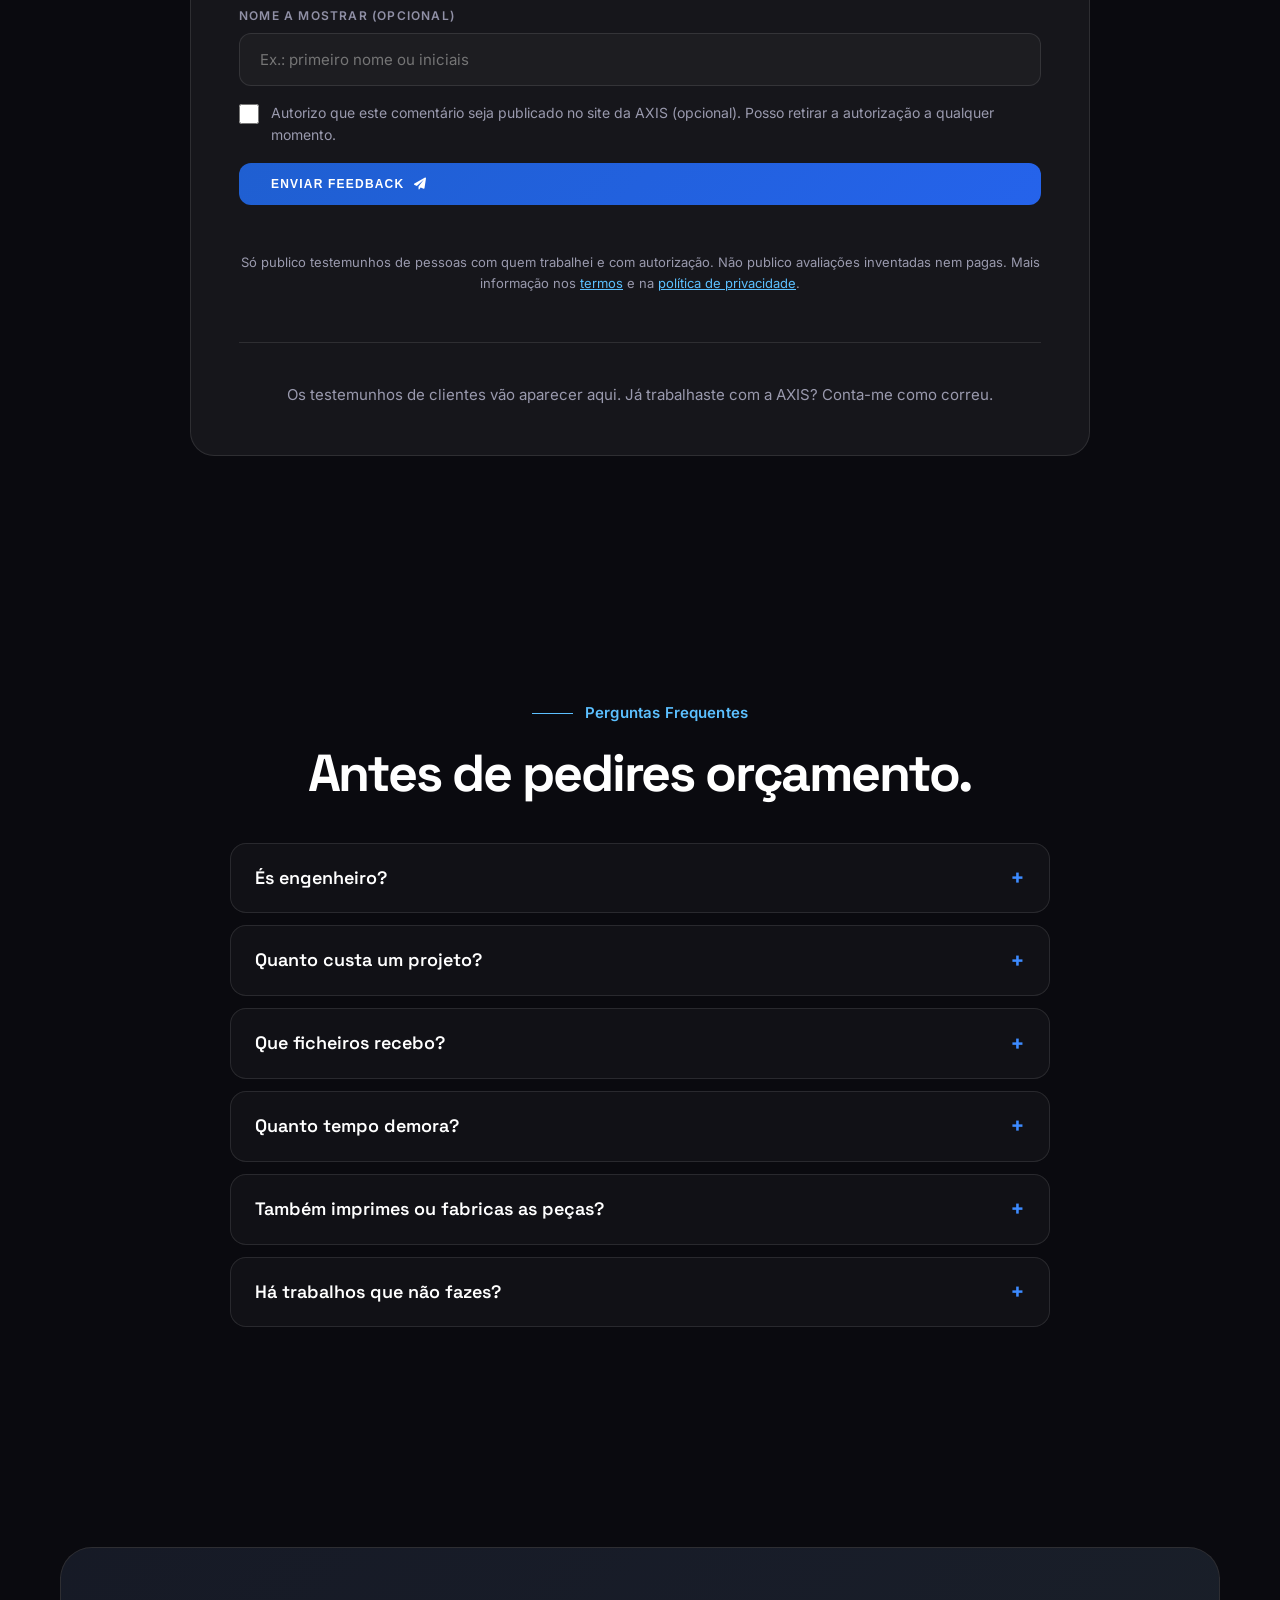
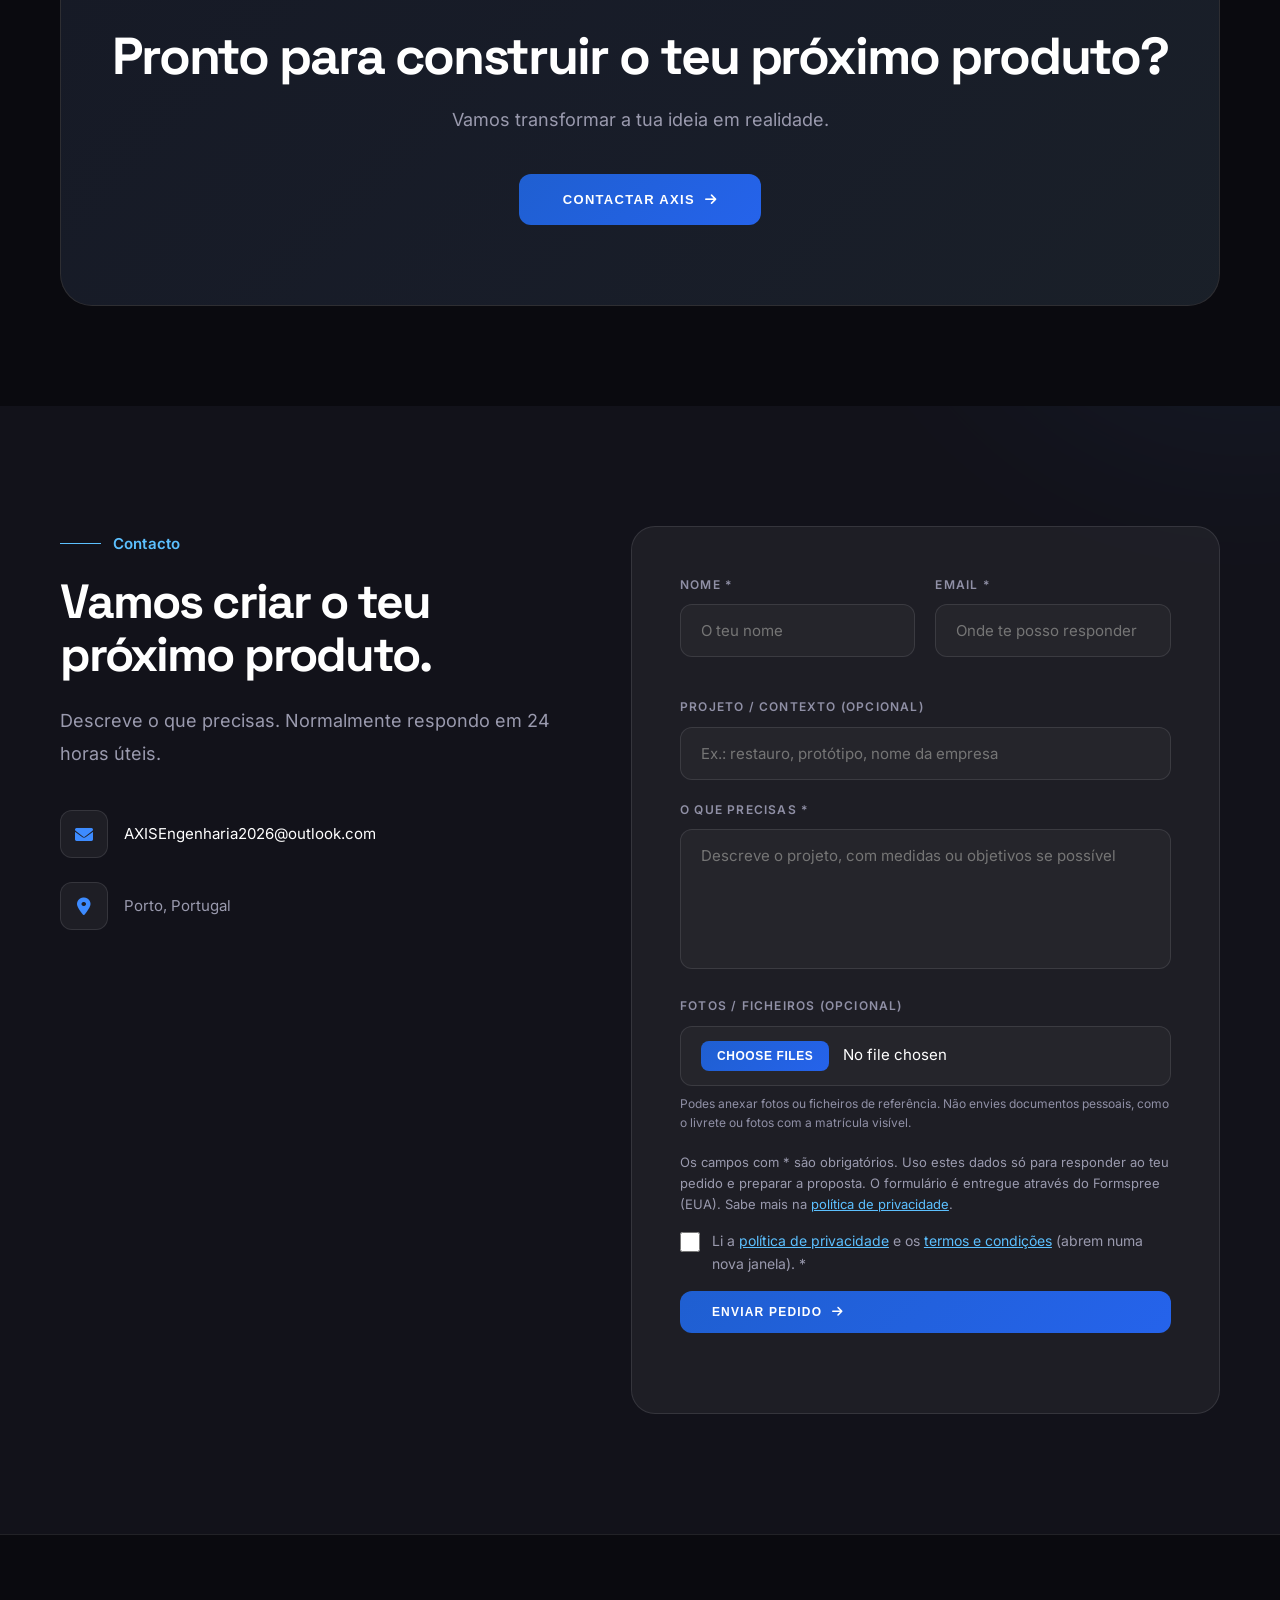
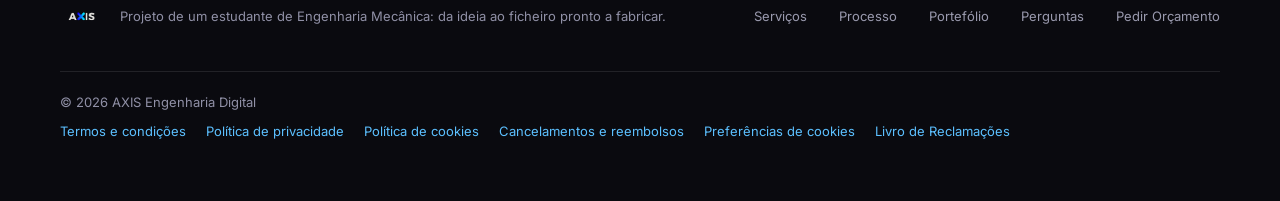
==== commit 2ba44a5d: "Páginas legais, consentimento revisto e acessibilidade - Novas páginas: termos e condições, política" ====
--- a/index.html
+++ b/index.html
@@ -19,7 +19,9 @@
 <meta name="twitter:image" content="https://carlospereiraaxis.github.io/AXIS2/axis-logo.png">
 <title>AXIS — Engenharia Digital | CAD, Engenharia Reversa & Desenhos Técnicos</title>
 <link rel="icon" type="image/svg+xml" href="data:image/svg+xml;charset=utf-8,%3Csvg xmlns='http://www.w3.org/2000/svg' viewBox='0 0 64 64'%3E%3Cdefs%3E%3ClinearGradient id='a' x1='0' y1='0' x2='1' y2='1'%3E%3Cstop offset='0%25' stop-color='%23003d99'/%3E%3Cstop offset='100%25' stop-color='%2333aaff'/%3E%3C/linearGradient%3E%3C/defs%3E%3Crect x='26' y='2' width='12' height='60' rx='6' transform='rotate(45 32 32)' fill='url(%23a)'/%3E%3Crect x='26' y='2' width='12' height='60' rx='6' transform='rotate(-45 32 32)' fill='url(%23a)'/%3E%3C/svg%3E">
-<link rel="stylesheet" href="https://cdnjs.cloudflare.com/ajax/libs/font-awesome/6.0.0/css/all.min.css">
+<!-- Tipos de letra e ícones alojados no próprio site: nenhum pedido a servidores de terceiros antes do consentimento -->
+<link rel="stylesheet" href="assets/fonts/fonts.css">
+<link rel="stylesheet" href="assets/fontawesome/css/all.min.css">
 
 <!-- GOOGLE ANALYTICS + MICROSOFT CLARITY: só são carregados depois de o visitante aceitar cookies -->
 <script>
@@ -33,19 +35,28 @@
 s.src = 'https://www.googletagmanager.com/gtag/js?id=G-XKXJXV0785';
 document.head.appendChild(s);
 gtag('js', new Date());
-gtag('config', 'G-XKXJXV0785', { anonymize_ip: true });
-// Microsoft Clarity (mapas de calor e cliques). Troca o texto abaixo pelo ID do teu projeto Clarity.
-var AXIS_CLARITY_ID = 'COLOCA_AQUI_O_ID_DO_CLARITY';
-if (AXIS_CLARITY_ID.indexOf('COLOCA') !== 0) {
+gtag('config', 'G-XKXJXV0785', { allow_google_signals: false, allow_ad_personalization_signals: false });
+// Microsoft Clarity (mapas de calor e cliques). ID do projeto Clarity.
+var AXIS_CLARITY_ID = 'yukydnwvzq';
+if (AXIS_CLARITY_ID) {
 (function(c,l,a,r,i,t,y){c[a]=c[a]||function(){(c[a].q=c[a].q||[]).push(arguments)};t=l.createElement(r);t.async=1;t.src="https://www.clarity.ms/tag/"+i;y=l.getElementsByTagName(r)[0];y.parentNode.insertBefore(t,y);})(window, document, "clarity", "script", AXIS_CLARITY_ID);
-window.clarity('consent');
-}
-}
-try { if (localStorage.getItem('axis-consent') === 'accepted') axisLoadAnalytics(); } catch (e) {}
+window.clarity('consentv2', { ad_Storage: 'denied', analytics_Storage: 'granted' });
+}
+}
+// A escolha vale cerca de 6 meses; depois disso o aviso volta a aparecer
+var AXIS_CONSENT_MAX_AGE = 183 * 24 * 60 * 60 * 1000;
+function axisGetConsent() {
+try {
+var v = localStorage.getItem('axis-consent');
+var at = Number(localStorage.getItem('axis-consent-at')) || 0;
+if (v && Date.now() - at > AXIS_CONSENT_MAX_AGE) return null;
+return v;
+} catch (e) { return null; }
+}
+if (axisGetConsent() === 'accepted') axisLoadAnalytics();
 </script>
 
 <style>
-@import url('https://fonts.googleapis.com/css2?family=Space+Grotesk:wght@300;400;500;600;700&family=Inter:wght@300;400;500;600;700;800;900&display=swap');
 
 :root {
 --bg-main: #0a0a0f;
@@ -55,11 +66,13 @@
 --border-subtle: rgba(255, 255, 255, 0.1);
 --text-main: #ffffff;
 --text-muted: #9a9aae;
---text-dim: #7e7e95;
+--text-dim: #9090a6;
 --accent-primary: #3d8bff;
 --accent-secondary: #1f5fd1;
 --accent-tertiary: #5cc0ff;
 --accent-gradient: linear-gradient(135deg, #1f5fd1 0%, #3d8bff 50%, #5cc0ff 100%);
+/* Fundo de botões com texto branco: mais escuro para contraste AA (>= 5:1) */
+--btn-gradient: linear-gradient(135deg, #1f5fd1 0%, #2563eb 100%);
 --accent-glow: rgba(61, 139, 255, 0.35);
 --header-bg: rgba(10, 10, 15, 0.8);
 --font-display: 'Space Grotesk', sans-serif;
@@ -329,7 +342,7 @@
 }
 
 .btn-premium {
-background: var(--accent-gradient);
+background: var(--btn-gradient);
 color: #fff;
 padding: 14px 32px;
 font-size: 12px;
@@ -898,7 +911,7 @@
 /* ========== PORTFOLIO / CASE STUDIES ========== */
 .portfolio-grid {
 display: grid;
-grid-template-columns: repeat(3, 1fr);
+grid-template-columns: repeat(2, 1fr);
 gap: 28px;
 margin-top: 60px;
 }
@@ -1118,12 +1131,10 @@
 flex-direction: column;
 align-items: center;
 gap: 12px;
-opacity: 0.6;
 transition: all 0.3s ease;
 }
 
 .tech-item:hover {
-opacity: 1;
 transform: translateY(-5px);
 }
 
@@ -1541,7 +1552,7 @@
 }
 
 .form-file::file-selector-button {
-background: var(--accent-gradient);
+background: var(--btn-gradient);
 color: #fff;
 border: none;
 padding: 8px 16px;
@@ -1612,7 +1623,7 @@
 right: 28px;
 width: 60px;
 height: 60px;
-background: #25D366;
+background: #128C7E;
 border-radius: 50%;
 display: flex;
 align-items: center;
@@ -1620,7 +1631,7 @@
 color: #fff;
 font-size: 30px;
 text-decoration: none;
-box-shadow: 0 8px 24px rgba(37, 211, 102, 0.4);
+box-shadow: 0 8px 24px rgba(18, 140, 126, 0.4);
 z-index: 900;
 transition: all 0.3s ease;
 animation: whatsapp-pulse 2.5s ease-in-out infinite;
@@ -1906,6 +1917,8 @@
 .contact-form { scroll-margin-top: 110px; }
 .form-status { min-height: 1.4em; margin-top: 12px; font-size: 14px; line-height: 1.5; color: var(--text-muted); }
 .form-status.ok { color: #34d399; }
+.btn-premium.is-ok { background: #047857; }
+.btn-premium.is-err { background: #b91c1c; }
 .form-status.warn { color: #fbbf24; }
 .form-status.err { color: #f87171; }
 section[id] { scroll-margin-top: 60px; }
@@ -1927,6 +1940,26 @@
 .footer-legal a, .footer-legal button { background: none; border: none; font: inherit; cursor: pointer; text-decoration: none; padding: 0; }
 .footer-legal a:hover, .footer-legal button:hover { text-decoration: underline; }
 
+/* ========== ACESSIBILIDADE ========== */
+.sr-only { position: absolute; width: 1px; height: 1px; padding: 0; margin: -1px; overflow: hidden; clip: rect(0, 0, 0, 0); white-space: nowrap; border: 0; }
+.skip-link { position: fixed; left: 16px; top: -100px; z-index: 2000; background: var(--bg-panel); color: var(--text-main); padding: 12px 18px; border-radius: 10px; border: 1px solid var(--accent-tertiary); text-decoration: none; font-weight: 600; }
+.skip-link:focus { top: 16px; }
+main:focus { outline: none; }
+.stars-input { border: none; padding: 0; margin: 0 0 16px; }
+.stars-input legend { color: var(--text-muted); font-size: 14px; margin: 0 auto 10px; }
+.stars-row { display: flex; gap: 12px; justify-content: center; }
+.stars-input input:focus-visible + label { outline: 2px solid var(--accent-tertiary); outline-offset: 3px; border-radius: 6px; }
+.form-check { display: flex; gap: 12px; align-items: flex-start; margin: 4px 0 16px; text-align: left; }
+.form-check input { width: 20px; height: 20px; margin-top: 2px; flex-shrink: 0; accent-color: #2563eb; }
+.form-check label { font-size: 14px; color: var(--text-muted); text-transform: none; letter-spacing: 0; font-weight: 400; margin: 0; }
+.form-check a, .review-note a { color: var(--accent-tertiary); }
+.review-note { font-size: 13px; color: var(--text-muted); margin: 16px 0 0; }
+.review-name { margin-bottom: 16px; }
+.review-name label { display: block; text-align: left; font-size: 12px; font-weight: 600; text-transform: uppercase; letter-spacing: 0.1em; color: var(--text-dim); margin-bottom: 8px; }
+.footer-legal nav a { white-space: nowrap; text-transform: none; letter-spacing: 0; padding: 0; font-size: 13px; font-weight: 400; color: var(--accent-tertiary); }
+.footer-legal nav a::after { display: none; }
+.footer-legal nav a:hover { background: none; }
+
 /* ========== HERO RESPONSIVO ========== */
 @media (max-width: 1024px) {
 .hero-grid { grid-template-columns: 1fr; gap: 48px; }
@@ -1943,6 +1976,7 @@
 <noscript><style>.reveal, .reveal-left, .reveal-right { opacity: 1 !important; transform: none !important; }</style></noscript>
 </head>
 <body>
+<a class="skip-link" href="#main" data-i18n="skipLink">Saltar para o conteúdo</a>
 
 <!-- ANIMATED BACKGROUND -->
 <div class="bg-animation">
@@ -1954,10 +1988,10 @@
 <header>
 <div class="container header-inner">
 <a href="#home" class="brand-logo">
-<img src="axis-logo.png" alt="AXIS">
+<img src="axis-logo.png" alt="AXIS, início" width="500" height="500">
 </a>
 
-<nav id="main-nav">
+<nav id="main-nav" aria-label="Principal">
 <a href="#services" data-i18n="navServices">Serviços</a>
 <a href="#process" data-i18n="navProcess">Processo</a>
 <a href="#portfolio" data-i18n="navPortfolio">Portefólio</a>
@@ -1965,27 +1999,29 @@
 </nav>
 
 <div class="header-controls">
-<button class="hamburger" id="hamburgerBtn" aria-label="Abrir menu" aria-controls="mobileMenu"><i class="fas fa-bars"></i></button>
-<button id="lang-toggle" class="control-btn" aria-label="Mudar idioma">EN</button>
-<button class="btn-premium" onclick="scrollToProject('quote')" data-i18n="navBtnStart">
+<button type="button" class="hamburger" id="hamburgerBtn" aria-label="Abrir menu" aria-controls="mobileMenu" aria-expanded="false"><i class="fas fa-bars" aria-hidden="true"></i></button>
+<button type="button" id="lang-toggle" class="control-btn" aria-label="Switch to English" lang="en">EN</button>
+<button type="button" class="btn-premium" onclick="scrollToProject('quote')" data-i18n="navBtnStart">
 <span>Pedir Orçamento</span>
-<i class="fas fa-arrow-right"></i>
+<i class="fas fa-arrow-right" aria-hidden="true"></i>
 </button>
 </div>
 </div>
 </header>
 
 <!-- MOBILE MENU -->
-<div class="mobile-menu" id="mobileMenu">
-<button class="mobile-menu-close" id="mobileMenuClose" aria-label="Fechar menu"><i class="fas fa-times"></i></button>
+<div class="mobile-menu" id="mobileMenu" role="dialog" aria-modal="true" aria-label="Menu">
+<button type="button" class="mobile-menu-close" id="mobileMenuClose" aria-label="Fechar menu"><i class="fas fa-times" aria-hidden="true"></i></button>
 <a href="#services" data-i18n="navServices">Serviços</a>
 <a href="#process" data-i18n="navProcess">Processo</a>
 <a href="#portfolio" data-i18n="navPortfolio">Portefólio</a>
 <a href="#about" data-i18n="navAbout">Sobre</a>
+<a href="#faq" data-i18n="navFaq">Perguntas</a>
 <a href="#contact" data-i18n="navBtnStart" style="color: var(--accent-primary);" onclick="event.preventDefault(); scrollToProject('quote')">Pedir Orçamento</a>
 </div>
 
 <div class="page-wrapper">
+<main id="main" tabindex="-1">
 
 <!-- HERO -->
 <section class="hero" id="home">
@@ -1999,12 +2035,12 @@
 <h1 data-i18n="heroTitle">Da ideia ao produto <span>pronto a fabricar.</span></h1>
 <p class="hero-desc" data-i18n="heroDesc">Sou estudante de Engenharia Mecânica e faço modelação CAD, engenharia reversa e desenho técnico para oficinas, makers, particulares e pequenas empresas que precisam de passar de uma ideia — ou de uma peça partida — a um ficheiro pronto a fabricar.</p>
 <div class="hero-actions">
-<button class="btn-premium" onclick="scrollToProject('quote')" data-i18n="heroBtnPrimary">
+<button type="button" class="btn-premium" onclick="scrollToProject('quote')" data-i18n="heroBtnPrimary">
 <span>Pedir Orçamento</span>
-<i class="fas fa-arrow-right"></i>
+<i class="fas fa-arrow-right" aria-hidden="true"></i>
 </button>
 <a href="#services" class="btn-outline">
-<i class="fas fa-layer-group"></i>
+<i class="fas fa-layer-group" aria-hidden="true"></i>
 <span data-i18n="heroBtnSecondary">Ver Serviços</span>
 </a>
 </div>
@@ -2012,7 +2048,7 @@
 <figure class="hero-sheet">
 <button type="button" class="sheet-zoom" id="sheet-zoom" aria-label="Ampliar o desenho">
 <img id="sheet-img" src="[data-uri]" width="2000" height="1420" alt="Desenho de conjunto feito à mão de uma biela de motor, em corte, com lista de peças e legenda">
-<span class="sheet-zoom-hint"><i class="fas fa-magnifying-glass-plus"></i> <span data-i18n="heroZoom">Ampliar</span></span>
+<span class="sheet-zoom-hint"><i class="fas fa-magnifying-glass-plus" aria-hidden="true"></i> <span data-i18n="heroZoom">Ampliar</span></span>
 </button>
 <figcaption id="sheet-caption" data-i18n="heroCaption">Desenho de conjunto de uma biela de motor, feito à mão por mim (A3, escala 1:1).</figcaption>
 </figure>
@@ -2029,7 +2065,7 @@
 </div>
 <div class="stat-item">
 <div class="stat-number">24h</div>
-<div class="stat-label" data-i18n="stat2Label">Resposta Inicial</div>
+<div class="stat-label" data-i18n="stat2Label">Objetivo de Resposta Inicial (dias úteis)</div>
 </div>
 <div class="stat-item">
 <div class="stat-number">3</div>
@@ -2050,29 +2086,29 @@
 <p class="section-intro" data-i18n="probIntro">A maioria dos projetos perde tempo e dinheiro nos mesmos pontos de fricção — muito antes de a peça chegar à produção.</p>
 <div class="problem-grid">
 <div class="problem-card reveal">
-<div class="problem-icon"><i class="fas fa-comment-slash"></i></div>
+<div class="problem-icon"><i class="fas fa-comment-slash" aria-hidden="true"></i></div>
 <h3 data-i18n="prob1Title">Ideias difíceis de comunicar</h3>
 <p data-i18n="prob1Desc">Uma ideia na cabeça ou um esboço no papel não chega para produzir. Falta a ponte entre o conceito e o ficheiro técnico.</p>
 </div>
 <div class="problem-card reveal">
-<div class="problem-icon"><i class="fas fa-puzzle-piece"></i></div>
+<div class="problem-icon"><i class="fas fa-puzzle-piece" aria-hidden="true"></i></div>
 <h3 data-i18n="prob2Title">Peças que já não existem</h3>
 <p data-i18n="prob2Desc">Componentes descontinuados ou partidos, sem desenho técnico disponível, difíceis de substituir ou reproduzir.</p>
 </div>
 <div class="problem-card reveal">
-<div class="problem-icon"><i class="fas fa-file-circle-exclamation"></i></div>
+<div class="problem-icon"><i class="fas fa-file-circle-exclamation" aria-hidden="true"></i></div>
 <h3 data-i18n="prob3Title">Falta de documentação técnica</h3>
 <p data-i18n="prob3Desc">Sem ficheiros CAD ou desenhos normalizados, a comunicação com fabricantes torna-se lenta e sujeita a erros.</p>
 </div>
 <div class="problem-card reveal">
-<div class="problem-icon"><i class="fas fa-coins"></i></div>
+<div class="problem-icon"><i class="fas fa-coins" aria-hidden="true"></i></div>
 <h3 data-i18n="prob4Title">Custos elevados de alterações físicas</h3>
 <p data-i18n="prob4Desc">Testar fisicamente cada iteração é caro e demorado. Cada erro descoberto tarde custa tempo e dinheiro.</p>
 </div>
 </div>
 <div class="problem-bridge">
 <span data-i18n="probBridge">É aqui que entra a AXIS.</span>
-<i class="fas fa-arrow-down"></i>
+<i class="fas fa-arrow-down" aria-hidden="true"></i>
 </div>
 </div>
 </section>
@@ -2086,62 +2122,62 @@
 <div class="services-grid">
 
 <div class="service-card reveal">
-<div class="service-icon"><i class="fas fa-cube"></i></div>
+<div class="service-icon"><i class="fas fa-cube" aria-hidden="true"></i></div>
 <h3 data-i18n="srv1Title">Modelação CAD</h3>
-<p data-i18n="srv1Desc">Transformo conceitos, fotos ou esboços em modelos 3D precisos e prontos para fabrico, com medidas e encaixes verificados antes da entrega.</p>
-<button class="start-project-btn" onclick="scrollToProject('cad')" data-i18n="srvBtn">
+<p data-i18n="srv1Desc">Transformo conceitos, fotos ou esboços em modelos 3D pensados para fabrico, com medidas e encaixes verificados em CAD antes da entrega.</p>
+<button type="button" class="start-project-btn" onclick="scrollToProject('cad')" data-i18n="srvBtn">
 <span>Pedir este serviço</span>
-<i class="fas fa-arrow-right"></i>
+<i class="fas fa-arrow-right" aria-hidden="true"></i>
 </button>
 </div>
 
 <div class="service-card reveal">
-<div class="service-icon"><i class="fas fa-lightbulb"></i></div>
+<div class="service-icon"><i class="fas fa-lightbulb" aria-hidden="true"></i></div>
 <h3 data-i18n="srv2Title">Desenvolvimento de Produto</h3>
 <p data-i18n="srv2Desc">Acompanho a tua ideia desde o conceito inicial até ao ficheiro final, explicando as decisões técnicas em cada etapa.</p>
-<button class="start-project-btn" onclick="scrollToProject('productdev')" data-i18n="srvBtn">
+<button type="button" class="start-project-btn" onclick="scrollToProject('productdev')" data-i18n="srvBtn">
 <span>Pedir este serviço</span>
-<i class="fas fa-arrow-right"></i>
+<i class="fas fa-arrow-right" aria-hidden="true"></i>
 </button>
 </div>
 
 <div class="service-card reveal">
-<div class="service-icon"><i class="fas fa-sync-alt"></i></div>
+<div class="service-icon"><i class="fas fa-sync-alt" aria-hidden="true"></i></div>
 <h3 data-i18n="srv3Title">Engenharia Reversa</h3>
 <p data-i18n="srv3Desc">Reconstrução digital de peças existentes a partir de medições rigorosas, mesmo sem desenhos técnicos originais.</p>
-<button class="start-project-btn" onclick="scrollToProject('reverse')" data-i18n="srvBtn">
+<button type="button" class="start-project-btn" onclick="scrollToProject('reverse')" data-i18n="srvBtn">
 <span>Pedir este serviço</span>
-<i class="fas fa-arrow-right"></i>
+<i class="fas fa-arrow-right" aria-hidden="true"></i>
 </button>
 </div>
 
 <div class="service-card reveal">
-<div class="service-icon"><i class="fas fa-camera-retro"></i></div>
+<div class="service-icon"><i class="fas fa-camera-retro" aria-hidden="true"></i></div>
 <h3 data-i18n="srv4Title">Visualização & Renderização 3D</h3>
 <p data-i18n="srv4Desc">Imagens fotorrealistas do teu produto antes de existir fisicamente — prontas para marketing, catálogos e apresentações.</p>
-<button class="start-project-btn" onclick="scrollToProject('visualization')" data-i18n="srvBtn">
+<button type="button" class="start-project-btn" onclick="scrollToProject('visualization')" data-i18n="srvBtn">
 <span>Pedir este serviço</span>
-<i class="fas fa-arrow-right"></i>
+<i class="fas fa-arrow-right" aria-hidden="true"></i>
 </button>
 </div>
 
 <div class="service-card reveal">
-<div class="service-icon"><i class="fas fa-drafting-compass"></i></div>
+<div class="service-icon"><i class="fas fa-drafting-compass" aria-hidden="true"></i></div>
 <h3 data-i18n="srv5Title">Desenhos Técnicos</h3>
 <p data-i18n="srv5Desc">Desenhos técnicos cotados e segundo as normas, à mão ou em CAD, prontos a enviar a um fabricante ou oficina.</p>
-<button class="start-project-btn" onclick="scrollToProject('drawings')" data-i18n="srvBtn">
+<button type="button" class="start-project-btn" onclick="scrollToProject('drawings')" data-i18n="srvBtn">
 <span>Pedir este serviço</span>
-<i class="fas fa-arrow-right"></i>
+<i class="fas fa-arrow-right" aria-hidden="true"></i>
 </button>
 </div>
 
 <div class="service-card reveal">
-<div class="service-icon"><i class="fas fa-sliders-h"></i></div>
+<div class="service-icon"><i class="fas fa-sliders-h" aria-hidden="true"></i></div>
 <h3 data-i18n="srv6Title">Revisão para Fabrico</h3>
 <p data-i18n="srv6Desc">Revejo a tua peça para a tornar mais simples e barata de fabricar, reduzindo material onde faz sentido. Não inclui cálculo estrutural certificado.</p>
-<button class="start-project-btn" onclick="scrollToProject('optimization')" data-i18n="srvBtn">
+<button type="button" class="start-project-btn" onclick="scrollToProject('optimization')" data-i18n="srvBtn">
 <span>Pedir este serviço</span>
-<i class="fas fa-arrow-right"></i>
+<i class="fas fa-arrow-right" aria-hidden="true"></i>
 </button>
 </div>
 
@@ -2163,7 +2199,7 @@
 <div class="process-step reveal">
 <div class="step-number">02</div>
 <h3 data-i18n="proc2Title">Conceito</h3>
-<p data-i18n="proc2Desc">Defino a abordagem técnica e confirmo que a solução é viável de fabricar.</p>
+<p data-i18n="proc2Desc">Defino a abordagem técnica e avalio se a solução é viável de fabricar.</p>
 </div>
 <div class="process-step reveal">
 <div class="step-number">03</div>
@@ -2189,15 +2225,15 @@
 <div class="container">
 <div class="tech-grid">
 <div class="tech-item">
-<div class="tech-icon"><i class="fas fa-cube"></i></div>
+<div class="tech-icon"><i class="fas fa-cube" aria-hidden="true"></i></div>
 <span class="tech-name">SolidWorks</span>
 </div>
 <div class="tech-item">
-<div class="tech-icon"><i class="fas fa-vector-square"></i></div>
+<div class="tech-icon"><i class="fas fa-vector-square" aria-hidden="true"></i></div>
 <span class="tech-name">Fusion 360</span>
 </div>
 <div class="tech-item">
-<div class="tech-icon"><i class="fas fa-pencil-ruler"></i></div>
+<div class="tech-icon"><i class="fas fa-pencil-ruler" aria-hidden="true"></i></div>
 <span class="tech-name" data-i18n="techManual">Desenho Técnico Manual</span>
 </div>
 </div>
@@ -2209,13 +2245,13 @@
 <div class="container">
 <div class="section-tag" data-i18n="pfTag">Portefólio</div>
 <h2 style="font-size: clamp(32px, 4.5vw, 52px);" data-i18n="pfTitle">Problemas concretos. Soluções em CAD.</h2>
-<p class="section-intro" data-i18n="pfIntro">Projetos de demonstração e trabalhos académicos que mostram como abordo cada tipo de peça.</p>
+<p class="section-intro" data-i18n="pfIntro">Trabalhos académicos e estudos pessoais que mostram como abordo cada tipo de peça. Ainda não há projetos de clientes publicados.</p>
 <div class="portfolio-grid">
 
 <div class="portfolio-card portfolio-featured reveal">
 <button type="button" class="sheet-zoom portfolio-zoom js-open-drawing" aria-label="Ampliar o desenho da biela">
 <img class="js-sheet-copy" width="2000" height="1420" alt="Desenho de conjunto feito à mão de uma biela de motor, em corte, com lista de peças">
-<span class="sheet-zoom-hint"><i class="fas fa-magnifying-glass-plus"></i> <span data-i18n="heroZoom">Ampliar</span></span>
+<span class="sheet-zoom-hint"><i class="fas fa-magnifying-glass-plus" aria-hidden="true"></i> <span data-i18n="heroZoom">Ampliar</span></span>
 </button>
 <div class="featured-body">
 <span class="portfolio-tag" data-i18n="pfTagAcad">Projeto académico</span>
@@ -2234,71 +2270,50 @@
 </div>
 <div class="portfolio-row">
 <div class="portfolio-label" data-i18n="pfLblResult">Resultado</div>
-<div class="portfolio-value highlight" data-i18n="pf0Result">Folha A3 à escala 1:1, pronta a ler por qualquer oficina.</div>
+<div class="portfolio-value highlight" data-i18n="pf0Result">Folha A3 à escala 1:1, desenhada à mão.</div>
 </div>
 </div>
 </div>
 
 <div class="portfolio-card reveal">
-<span class="portfolio-tag" data-i18n="pfTagDemo">Projeto de demonstração</span>
-<h3 data-i18n="pf1Name">Suporte — Réplica de Peça Descontinuada</h3>
+<span class="portfolio-tag" data-i18n="pfTagStudy">Estudo pessoal</span>
+<h3 data-i18n="pf1Name">Tampa de Rádio 1-DIN — Estudo</h3>
 <div class="portfolio-row">
 <div class="portfolio-label" data-i18n="pfLblProblem">Problema</div>
-<div class="portfolio-value" data-i18n="pf1Problem">Suporte partido, sem substituto disponível no mercado.</div>
+<div class="portfolio-value" data-i18n="pf1Problem">Tapar o vão de um rádio 1-DIN no tablier com uma peça limpa e à medida.</div>
 </div>
 <div class="portfolio-row">
 <div class="portfolio-label" data-i18n="pfLblSolution">Solução</div>
-<div class="portfolio-value" data-i18n="pf1Solution">Engenharia reversa completa a partir da peça partida, com modelo 3D e desenho técnico.</div>
+<div class="portfolio-value" data-i18n="pf1Solution">Modelo 3D e desenho técnico A3, com tolerâncias ISO 2768-m, a pensar em impressão 3D em ASA ou PETG.</div>
 </div>
 <div class="portfolio-row">
 <div class="portfolio-label" data-i18n="pfLblSoftware">Software</div>
-<div class="portfolio-value">SolidWorks</div>
+<div class="portfolio-value">Fusion</div>
 </div>
 <div class="portfolio-row">
 <div class="portfolio-label" data-i18n="pfLblResult">Resultado</div>
-<div class="portfolio-value highlight" data-i18n="pf1Result">Modelo 3D e desenho técnico prontos a enviar para fabrico.</div>
+<div class="portfolio-value highlight" data-i18n="pf1Result">Estudo: as medidas ainda vão ser confirmadas numa peça real e a tampa ainda não foi impressa.</div>
 </div>
 </div>
 
 <div class="portfolio-card reveal">
-<span class="portfolio-tag" data-i18n="pfTagDemo">Projeto de demonstração</span>
-<h3 data-i18n="pf2Name">Adaptador de Montagem — Integração Entre Componentes</h3>
+<span class="portfolio-tag" data-i18n="pfTagAcad">Projeto académico</span>
+<h3 data-i18n="pf2Name">Peça de Exercício — Modelação, Desenho e Simulação</h3>
 <div class="portfolio-row">
 <div class="portfolio-label" data-i18n="pfLblProblem">Problema</div>
-<div class="portfolio-value" data-i18n="pf2Problem">Necessidade de um adaptador entre dois componentes incompatíveis.</div>
+<div class="portfolio-value" data-i18n="pf2Problem">Exercício de projeções de um livro de desenho técnico: passar das vistas 2D a uma peça 3D.</div>
 </div>
 <div class="portfolio-row">
 <div class="portfolio-label" data-i18n="pfLblSolution">Solução</div>
-<div class="portfolio-value" data-i18n="pf2Solution">Modelação CAD de raiz, com medidas e folgas verificadas antes da produção.</div>
+<div class="portfolio-value" data-i18n="pf2Solution">Modelação 3D, folha de desenho com corte A-A e uma simulação de tensão estática.</div>
 </div>
 <div class="portfolio-row">
 <div class="portfolio-label" data-i18n="pfLblSoftware">Software</div>
-<div class="portfolio-value">Fusion 360</div>
+<div class="portfolio-value">Fusion</div>
 </div>
 <div class="portfolio-row">
 <div class="portfolio-label" data-i18n="pfLblResult">Resultado</div>
-<div class="portfolio-value highlight" data-i18n="pf2Result">Modelo com medidas e folgas verificadas em CAD antes de qualquer fabrico.</div>
-</div>
-</div>
-
-<div class="portfolio-card reveal">
-<span class="portfolio-tag" data-i18n="pfTagDemo">Projeto de demonstração</span>
-<h3 data-i18n="pf3Name">Documentação Técnica — Peça Sem Desenho Original</h3>
-<div class="portfolio-row">
-<div class="portfolio-label" data-i18n="pfLblProblem">Problema</div>
-<div class="portfolio-value" data-i18n="pf3Problem">Peça sem qualquer desenho técnico disponível para enviar a um fabricante.</div>
-</div>
-<div class="portfolio-row">
-<div class="portfolio-label" data-i18n="pfLblSolution">Solução</div>
-<div class="portfolio-value" data-i18n="pf3Solution">Modelação 3D e desenho técnico completo em formato universal.</div>
-</div>
-<div class="portfolio-row">
-<div class="portfolio-label" data-i18n="pfLblSoftware">Software</div>
-<div class="portfolio-value" data-i18n="swPf3">SolidWorks + Desenho Técnico Manual</div>
-</div>
-<div class="portfolio-row">
-<div class="portfolio-label" data-i18n="pfLblResult">Resultado</div>
-<div class="portfolio-value highlight" data-i18n="pf3Result">Ficheiro STEP e desenho técnico em PDF, abertos em qualquer programa CAD.</div>
+<div class="portfolio-value highlight" data-i18n="pf2Result">Trabalho académico. A simulação é um exercício, não um cálculo certificado.</div>
 </div>
 </div>
 
@@ -2315,24 +2330,24 @@
 <h2 style="font-size: clamp(32px, 4.5vw, 52px);" data-i18n="whyTitle">Precisão técnica. Comunicação clara.</h2>
 <div class="advantages-grid">
 <div class="advantage-card reveal">
-<div class="advantage-icon"><i class="fas fa-bullseye"></i></div>
+<div class="advantage-icon"><i class="fas fa-bullseye" aria-hidden="true"></i></div>
 <h3 data-i18n="why1Title">Precisão</h3>
-<p data-i18n="why1Desc">Medidas e encaixes verificados antes da entrega, não depois.</p>
+<p data-i18n="why1Desc">Medidas e encaixes verificados em CAD antes da entrega, não depois.</p>
 </div>
 <div class="advantage-card reveal">
-<div class="advantage-icon"><i class="fas fa-bolt"></i></div>
+<div class="advantage-icon"><i class="fas fa-bolt" aria-hidden="true"></i></div>
 <h3 data-i18n="why4Title">Resposta Rápida</h3>
-<p data-i18n="why4Desc">Primeira resposta em menos de 24 horas, sempre.</p>
+<p data-i18n="why4Desc">Procuro responder em 24 horas úteis. Em época de exames pode demorar um pouco mais.</p>
 </div>
 <div class="advantage-card reveal">
-<div class="advantage-icon"><i class="fas fa-industry"></i></div>
+<div class="advantage-icon"><i class="fas fa-industry" aria-hidden="true"></i></div>
 <h3 data-i18n="why5Title">Formatos Universais</h3>
 <p data-i18n="why5Desc">Recebes STEP, STL e PDF, que abrem em qualquer programa e em qualquer oficina.</p>
 </div>
 <div class="advantage-card reveal">
-<div class="advantage-icon"><i class="fas fa-shield-halved"></i></div>
+<div class="advantage-icon"><i class="fas fa-shield-halved" aria-hidden="true"></i></div>
 <h3 data-i18n="why8Title">Confidencialidade</h3>
-<p data-i18n="why8Desc">A tua ideia e os teus dados técnicos nunca são partilhados com terceiros.</p>
+<p data-i18n="why8Desc">Não divulgo a tua ideia nem os teus ficheiros sem autorização. Só os uso nas ferramentas necessárias ao trabalho.</p>
 </div>
 </div>
 </div>
@@ -2348,10 +2363,11 @@
 <p data-i18n="abtP1">A AXIS é o meu projeto. Sou estudante de Engenharia Mecânica, não um engenheiro profissional, e uso o que aprendo no curso — modelação em SolidWorks, desenho técnico à mão e em CAD, normas e processos de fabrico — para transformar ideias e peças partidas em ficheiros prontos a fabricar.</p>
 <p data-i18n="abtP2">Não imprimo peças: foco-me na modelação CAD, no desenho técnico e na documentação. Recebes ficheiros prontos a produzir onde e como quiseres.</p>
 <p data-i18n="abtP3">Por ainda estar a estudar, não assino projetos nem faço cálculo estrutural certificado. Em troca, tens preços acessíveis, atenção total ao teu projeto e contacto direto comigo do início ao fim.</p>
-<a href="https://linktr.ee/AXISen" target="_blank" rel="noopener" class="about-social-link">
-<i class="fas fa-link"></i>
+<a href="https://linktr.ee/AXISen" target="_blank" rel="noopener" class="about-social-link" aria-describedby="new-window-note">
+<i class="fas fa-link" aria-hidden="true"></i>
 <span data-i18n="abtSocial">Segue o meu trabalho e vê mais projetos no Instagram e TikTok</span>
 </a>
+<span id="new-window-note" class="sr-only" data-i18n="newWindow"> (abre numa nova janela)</span>
 </div>
 <div class="about-visual reveal-right">
 <div class="about-card">
@@ -2376,24 +2392,34 @@
 <h2 style="font-size: clamp(32px, 4.5vw, 52px);" data-i18n="revTitle">A tua opinião conta.</h2>
 <div class="reviews-container">
 <div class="review-card">
-<div class="review-form-header">
-<div class="stars-input" id="star-rating">
-<i class="fas fa-star star-btn" data-value="1"></i>
-<i class="fas fa-star star-btn" data-value="2"></i>
-<i class="fas fa-star star-btn" data-value="3"></i>
-<i class="fas fa-star star-btn" data-value="4"></i>
-<i class="fas fa-star star-btn" data-value="5"></i>
-</div>
-<input type="hidden" id="star-rating-value" name="estrelas" form="review-form" value="0">
-</div>
 <form id="review-form" action="https://formspree.io/f/mgorgaqd" method="POST">
 <input type="text" name="_gotcha" tabindex="-1" autocomplete="off" aria-hidden="true" style="position:absolute;left:-9999px;width:1px;height:1px;opacity:0">
-<textarea class="review-textarea" name="comentario" data-i18n="revPlaceholder" placeholder="Como foi a tua experiência? A peça ficou como esperavas?" rows="4" required></textarea>
+<fieldset class="stars-input" id="star-rating">
+<legend data-i18n="revStarsLegend">Avaliação de 1 a 5 estrelas (opcional)</legend>
+<div class="stars-row">
+<input type="radio" class="sr-only" id="star-1" name="estrelas" value="1"><label for="star-1" class="star-btn"><i class="fas fa-star" aria-hidden="true"></i><span class="sr-only">1</span></label>
+<input type="radio" class="sr-only" id="star-2" name="estrelas" value="2"><label for="star-2" class="star-btn"><i class="fas fa-star" aria-hidden="true"></i><span class="sr-only">2</span></label>
+<input type="radio" class="sr-only" id="star-3" name="estrelas" value="3"><label for="star-3" class="star-btn"><i class="fas fa-star" aria-hidden="true"></i><span class="sr-only">3</span></label>
+<input type="radio" class="sr-only" id="star-4" name="estrelas" value="4"><label for="star-4" class="star-btn"><i class="fas fa-star" aria-hidden="true"></i><span class="sr-only">4</span></label>
+<input type="radio" class="sr-only" id="star-5" name="estrelas" value="5"><label for="star-5" class="star-btn"><i class="fas fa-star" aria-hidden="true"></i><span class="sr-only">5</span></label>
+</div>
+</fieldset>
+<label for="review-text" class="sr-only" data-i18n="revTextLbl">O teu comentário</label>
+<textarea class="review-textarea" id="review-text" name="comentario" data-i18n="revPlaceholder" placeholder="Como foi a tua experiência? A peça ficou como esperavas?" rows="4" required></textarea>
+<div class="review-name">
+<label for="review-name" data-i18n="revNameLbl">Nome a mostrar (opcional)</label>
+<input type="text" id="review-name" name="nome_publico" class="form-input" autocomplete="nickname" data-i18n="revNamePlc" placeholder="Ex.: primeiro nome ou iniciais">
+</div>
+<div class="form-check">
+<input type="checkbox" id="review-publish" name="autoriza_publicacao" value="sim">
+<label for="review-publish" data-i18n="revPublishLbl">Autorizo que este comentário seja publicado no site da AXIS (opcional). Posso retirar a autorização a qualquer momento.</label>
+</div>
 <button type="submit" id="review-submit-btn" class="btn-premium" style="width: 100%;" data-i18n="revBtn">
 <span>Enviar Feedback</span>
-<i class="fas fa-paper-plane"></i>
+<i class="fas fa-paper-plane" aria-hidden="true"></i>
 </button>
 <p class="form-status" id="review-status" role="status" aria-live="polite"></p>
+<p class="review-note" data-i18n="revNote">Só publico testemunhos de pessoas com quem trabalhei e com autorização. Não publico avaliações inventadas nem pagas. Mais informação nos <a href="termos.html#testemunhos" class="legal-link">termos</a> e na <a href="privacidade.html" class="legal-link">política de privacidade</a>.</p>
 </form>
 <div class="existing-reviews">
 <p class="reviews-empty" data-i18n="revEmpty">Os testemunhos de clientes vão aparecer aqui. Já trabalhaste com a AXIS? Conta-me como correu.</p>
@@ -2443,9 +2469,9 @@
 <div class="final-cta-card">
 <h2 data-i18n="finalCtaTitle">Pronto para construir o teu próximo produto?</h2>
 <p data-i18n="finalCtaDesc">Vamos transformar a tua ideia em realidade.</p>
-<button class="btn-premium" onclick="scrollToProject('general')" data-i18n="finalCtaBtn">
+<button type="button" class="btn-premium" onclick="scrollToProject('general')" data-i18n="finalCtaBtn">
 <span>Contactar AXIS</span>
-<i class="fas fa-arrow-right"></i>
+<i class="fas fa-arrow-right" aria-hidden="true"></i>
 </button>
 </div>
 </div>
@@ -2458,14 +2484,14 @@
 <div class="contact-info">
 <div class="section-tag" data-i18n="ctcTag">Contacto</div>
 <h2 data-i18n="ctcTitle">Vamos criar o teu próximo produto.</h2>
-<p data-i18n="ctcDesc">Descreve o que precisas. Respondo em menos de 24 horas com uma proposta clara.</p>
+<p data-i18n="ctcDesc">Descreve o que precisas. Normalmente respondo em 24 horas úteis.</p>
 <div class="contact-details">
 <div class="contact-detail">
-<div class="contact-detail-icon"><i class="fas fa-envelope"></i></div>
+<div class="contact-detail-icon"><i class="fas fa-envelope" aria-hidden="true"></i></div>
 <a class="contact-detail-text" href="mailto:AXISEngenharia2026@outlook.com">AXISEngenharia2026@outlook.com</a>
 </div>
 <div class="contact-detail">
-<div class="contact-detail-icon"><i class="fas fa-map-marker-alt"></i></div>
+<div class="contact-detail-icon"><i class="fas fa-map-marker-alt" aria-hidden="true"></i></div>
 <span class="contact-detail-text">Porto, Portugal</span>
 </div>
 </div>
@@ -2475,31 +2501,35 @@
 <input type="text" name="_gotcha" tabindex="-1" autocomplete="off" aria-hidden="true" style="position:absolute;left:-9999px;width:1px;height:1px;opacity:0">
 <div class="form-row">
 <div class="form-group">
-<label data-i18n="formNameLbl">Nome *</label>
-<input type="text" name="nome" class="form-input" data-i18n="formNamePlc" placeholder="O teu nome" required>
+<label for="f-nome" data-i18n="formNameLbl">Nome *</label>
+<input type="text" id="f-nome" name="nome" class="form-input" autocomplete="name" data-i18n="formNamePlc" placeholder="O teu nome" required>
 </div>
 <div class="form-group">
-<label data-i18n="formEmailLbl">Email *</label>
-<input type="email" name="email" class="form-input" data-i18n="formEmailPlc" placeholder="Onde te posso responder" required>
+<label for="f-email" data-i18n="formEmailLbl">Email *</label>
+<input type="email" id="f-email" name="email" class="form-input" autocomplete="email" data-i18n="formEmailPlc" placeholder="Onde te posso responder" required>
 </div>
 </div>
 <div class="form-group">
-<label data-i18n="formProjLbl">Projeto / Contexto *</label>
-<input type="text" name="projeto" class="form-input" data-i18n="formProjPlc" placeholder="Ex.: restauro, protótipo, nome da empresa" required>
+<label for="f-projeto" data-i18n="formProjLbl">Projeto / Contexto (opcional)</label>
+<input type="text" id="f-projeto" name="projeto" class="form-input" data-i18n="formProjPlc" placeholder="Ex.: restauro, protótipo, nome da empresa">
 </div>
 <div class="form-group">
-<label data-i18n="formIdeaLbl">O que precisas *</label>
-<textarea name="detalhes" class="form-input form-textarea" data-i18n="formIdeaPlc" placeholder="Descreve o projeto, com medidas ou objetivos se possível" required></textarea>
+<label for="f-detalhes" data-i18n="formIdeaLbl">O que precisas *</label>
+<textarea id="f-detalhes" name="detalhes" class="form-input form-textarea" data-i18n="formIdeaPlc" placeholder="Descreve o projeto, com medidas ou objetivos se possível" required></textarea>
 </div>
 <div class="form-group">
-<label data-i18n="formFilesLbl">Fotos / Ficheiros (opcional)</label>
-<input type="file" name="fotos" class="form-input form-file" accept="image/*,.pdf" multiple>
-<span class="form-file-hint" data-i18n="formFilesHint">Podes anexar uma ou mais fotos ou ficheiros de referência.</span>
-</div>
-<p class="form-consent" data-i18n="formConsent">Ao enviar, aceitas que use estes dados para responder ao teu pedido, como descrito na <a href="#privacidade" class="open-privacy">política de privacidade</a>.</p>
+<label for="f-fotos" data-i18n="formFilesLbl">Fotos / Ficheiros (opcional)</label>
+<input type="file" id="f-fotos" name="fotos" class="form-input form-file" accept="image/*,.pdf" multiple aria-describedby="f-fotos-hint">
+<span class="form-file-hint" id="f-fotos-hint" data-i18n="formFilesHint">Podes anexar fotos ou ficheiros de referência. Não envies documentos pessoais, como o livrete ou fotos com a matrícula visível.</span>
+</div>
+<p class="form-consent" id="f-info" data-i18n="formConsent">Os campos com * são obrigatórios. Uso estes dados só para responder ao teu pedido e preparar a proposta. O formulário é entregue através do Formspree (EUA). Sabe mais na <a href="privacidade.html" class="legal-link">política de privacidade</a>.</p>
+<div class="form-check">
+<input type="checkbox" id="f-ack" name="leu_privacidade_e_termos" value="sim" required>
+<label for="f-ack" data-i18n="formAck">Li a <a href="privacidade.html" class="legal-link" target="_blank" rel="noopener">política de privacidade</a> e os <a href="termos.html" class="legal-link" target="_blank" rel="noopener">termos e condições</a> (abrem numa nova janela). *</label>
+</div>
 <button type="submit" id="submit-btn" class="btn-premium" style="width: 100%;" data-i18n="formBtn">
 <span>Enviar Pedido</span>
-<i class="fas fa-arrow-right"></i>
+<i class="fas fa-arrow-right" aria-hidden="true"></i>
 </button>
 <p class="form-status" id="project-status" role="status" aria-live="polite"></p>
 </form>
@@ -2507,6 +2537,7 @@
 </div>
 </div>
 </section>
+</main>
 
 <!-- FOOTER -->
 <footer>
@@ -2514,7 +2545,7 @@
 <div class="footer-content">
 <div class="footer-brand">
 <a href="#home" class="brand-logo" style="height: 44px;">
-<img src="axis-logo.png" alt="AXIS">
+<img src="axis-logo.png" alt="AXIS, voltar ao início" width="500" height="500">
 </a>
 <span class="footer-text" data-i18n="footerText">Projeto de um estudante de Engenharia Mecânica: da ideia ao ficheiro pronto a fabricar.</span>
 </div>
@@ -2529,94 +2560,60 @@
 <div class="footer-legal">
 <span>© 2026 AXIS Engenharia Digital</span>
 <nav aria-label="Informação legal">
-<a href="#privacidade" class="open-privacy" data-i18n="footerPrivacy">Política de privacidade</a>
+<a href="termos.html" class="legal-link" data-i18n="footerTerms">Termos e condições</a>
+<a href="privacidade.html" class="legal-link" data-i18n="footerPrivacy">Política de privacidade</a>
+<a href="cookies.html" class="legal-link" data-i18n="footerCookiePolicy">Política de cookies</a>
+<a href="reembolsos.html" class="legal-link" data-i18n="footerRefunds">Cancelamentos e reembolsos</a>
 <button type="button" id="cookie-settings" data-i18n="footerCookies">Preferências de cookies</button>
+<a href="https://www.livroreclamacoes.pt/Inicio/" target="_blank" rel="noopener">Livro de Reclamações<span class="sr-only" data-i18n="newWindow"> (abre numa nova janela)</span></a>
 </nav>
 </div>
 </div>
+<a href="https://wa.me/351966817502?text=Ol%C3%A1%21%20Gostava%20de%20pedir%20um%20or%C3%A7amento." target="_blank" rel="noopener" class="whatsapp-float" id="whatsapp-float" aria-label="Falar comigo no WhatsApp (abre numa nova janela)">
+<i class="fab fa-whatsapp" aria-hidden="true"></i>
+</a>
 </footer>
 
 </div>
 
 
-<div class="cookie-banner" id="cookie-banner" role="dialog" aria-live="polite" aria-label="Cookies">
-<p data-i18n="cookieText">Este site usa cookies de análise (Google Analytics e Microsoft Clarity) para perceber como é usado. Só são ativados se aceitares. Sabe mais na <a href="#privacidade" class="open-privacy">política de privacidade</a>.</p>
+<div class="cookie-banner" id="cookie-banner" role="region" aria-label="Aviso de cookies">
+<p data-i18n="cookieText">Gostava de usar cookies de análise (Google Analytics e Microsoft Clarity) para perceber como o site é usado. Só são ativados se aceitares, e podes mudar de ideias quando quiseres. Sabe mais na <a href="cookies.html" class="legal-link">política de cookies</a>.</p>
 <div class="cookie-actions">
-<button type="button" id="cookie-reject" data-i18n="cookieReject">Recusar</button>
-<button type="button" id="cookie-accept" data-i18n="cookieAccept">Aceitar</button>
+<button type="button" id="cookie-reject" data-i18n="cookieReject">Recusar cookies</button>
+<button type="button" id="cookie-accept" data-i18n="cookieAccept">Aceitar cookies</button>
 </div>
 </div>
 
 <dialog class="privacy-dialog drawing-dialog" id="drawing-dialog" aria-label="Desenho ampliado">
-<button type="button" class="privacy-close" id="drawing-close" aria-label="Fechar"><i class="fas fa-times"></i></button>
+<button type="button" class="privacy-close" id="drawing-close" aria-label="Fechar"><i class="fas fa-times" aria-hidden="true"></i></button>
 <div class="drawing-body"><img id="drawing-full" alt="Desenho de conjunto de uma biela de motor, ampliado"></div>
 </dialog>
 
-<dialog class="privacy-dialog" id="privacy-dialog" aria-labelledby="privacy-title">
-<button type="button" class="privacy-close" id="privacy-close" aria-label="Fechar"><i class="fas fa-times"></i></button>
-<div class="privacy-inner only-pt">
-<h2 id="privacy-title">Política de privacidade</h2>
-<p class="privacy-updated">Última atualização: outubro de 2026</p>
-<h3>Quem é responsável pelos teus dados</h3>
-<p>O responsável pelo tratamento dos dados recolhidos neste site é a AXIS Engenharia Digital (Porto, Portugal), projeto individual de um estudante de Engenharia Mecânica. Para qualquer questão sobre privacidade, escreve para <a href="mailto:AXISEngenharia2026@outlook.com">AXISEngenharia2026@outlook.com</a>.</p>
-<h3>Que dados são recolhidos</h3>
-<ul>
-<li>Pedidos de orçamento: nome, email, contexto do projeto, descrição e os ficheiros que decidires anexar.</li>
-<li>Feedback: o comentário e a avaliação que enviares.</li>
-<li>Contactos por email ou WhatsApp: os dados que partilhares nessas conversas.</li>
-<li>Estatísticas de visita (Google Analytics): páginas vistas, tipo de dispositivo e origem aproximada, apenas se aceitares os cookies de análise.</li>
-<li>Utilização do site (Microsoft Clarity): cliques, deslocamento na página e tempo de visita, de forma agregada e sem guardar o que escreves nos formulários, apenas se aceitares os cookies de análise.</li>
-</ul>
-<h3>Para que são usados</h3>
-<p>Para responder ao teu pedido, preparar orçamentos e executar os projetos que confias à AXIS, com base nas diligências pré-contratuais e na execução do contrato. As estatísticas de visita servem apenas para melhorar o site e dependem do teu consentimento, que podes retirar a qualquer momento.</p>
-<h3>Com quem são partilhados</h3>
-<p>A AXIS nunca vende dados. Usa serviços de terceiros que os tratam por sua conta: Formspree (envio dos formulários), GitHub (alojamento do site), Google e Microsoft (estatísticas, só com consentimento). Alguns destes serviços podem tratar dados fora da União Europeia, ao abrigo das garantias previstas no RGPD.</p>
-<h3>Durante quanto tempo</h3>
-<p>Os pedidos que não avançam são apagados ao fim de 12 meses. Os dados de projetos realizados são guardados pelo tempo necessário ao projeto e pelos prazos exigidos pela lei, nomeadamente fiscal.</p>
-<h3>Os teus direitos</h3>
-<p>Podes pedir acesso, retificação, apagamento, limitação ou portabilidade dos teus dados, opor-te ao tratamento e retirar o consentimento, através do email acima. Tens ainda o direito de apresentar reclamação à Comissão Nacional de Proteção de Dados (<a href="https://www.cnpd.pt" target="_blank" rel="noopener">cnpd.pt</a>).</p>
-<h3>Cookies</h3>
-<p>O site só usa cookies de análise do Google Analytics e do Microsoft Clarity, e apenas depois de aceitares. Podes mudar a tua escolha em "Preferências de cookies", no rodapé.</p>
-</div>
-<div class="privacy-inner only-en">
-<h2>Privacy policy</h2>
-<p class="privacy-updated">Last updated: October 2026</p>
-<h3>Who is responsible for your data</h3>
-<p>The controller of the data collected on this site is AXIS Engenharia Digital (Porto, Portugal), the individual project of a Mechanical Engineering student. For any privacy question, write to <a href="mailto:AXISEngenharia2026@outlook.com">AXISEngenharia2026@outlook.com</a>.</p>
-<h3>What is collected</h3>
-<ul>
-<li>Quote requests: name, email, project context, description and any files you choose to attach.</li>
-<li>Feedback: the comment and rating you send.</li>
-<li>Email or WhatsApp contacts: the information you share in those conversations.</li>
-<li>Visit statistics (Google Analytics): pages viewed, device type and approximate origin, only if you accept analytics cookies.</li>
-<li>Site usage (Microsoft Clarity): clicks, scrolling and time on page, in aggregate and without storing what you type in forms, only if you accept analytics cookies.</li>
-</ul>
-<h3>How it is used</h3>
-<p>To answer your request, prepare quotes and carry out the projects you entrust to AXIS, on the basis of pre-contractual steps and performance of a contract. Visit statistics are used only to improve the site and depend on your consent, which you can withdraw at any time.</p>
-<h3>Who it is shared with</h3>
-<p>AXIS never sells data. It uses third-party services that process it on its behalf: Formspree (form delivery), GitHub (site hosting), Google and Microsoft (statistics, only with consent). Some of these services may process data outside the European Union under the safeguards provided by the GDPR.</p>
-<h3>How long it is kept</h3>
-<p>Requests that don't go ahead are deleted after 12 months. Data from completed projects is kept for as long as the project requires and for the periods required by law, including tax law.</p>
-<h3>Your rights</h3>
-<p>You can request access, rectification, erasure, restriction or portability of your data, object to processing and withdraw consent, using the email above. You also have the right to lodge a complaint with the Portuguese data protection authority (<a href="https://www.cnpd.pt" target="_blank" rel="noopener">cnpd.pt</a>).</p>
-<h3>Cookies</h3>
-<p>The site only uses Google Analytics and Microsoft Clarity cookies, and only after you accept them. You can change your choice under "Cookie preferences" in the footer.</p>
-</div>
-</dialog>
-
-<a href="https://wa.me/351966817502?text=Ol%C3%A1%21%20Gostava%20de%20pedir%20um%20or%C3%A7amento." target="_blank" rel="noopener" class="whatsapp-float" aria-label="WhatsApp">
-<i class="fab fa-whatsapp"></i>
-</a>
+
 
 <script>
 // Translations
 const dict = {
 pt: {
-navServices: "Serviços", navProcess: "Processo", navPortfolio: "Portefólio", navProducts: "Produtos Digitais", navAbout: "Sobre", navBtnStart: "Pedir Orçamento",
+skipLink: "Saltar para o conteúdo",
+newWindow: " (abre numa nova janela)",
+footerRefunds: "Cancelamentos e reembolsos",
+footerCookiePolicy: "Política de cookies",
+footerTerms: "Termos e condições",
+revNote: "Só publico testemunhos de pessoas com quem trabalhei e com autorização. Não publico avaliações inventadas nem pagas. Mais informação nos <a href=\"termos.html#testemunhos\" class=\"legal-link\">termos</a> e na <a href=\"privacidade.html\" class=\"legal-link\">política de privacidade</a>.",
+revPublishLbl: "Autorizo que este comentário seja publicado no site da AXIS (opcional). Posso retirar a autorização a qualquer momento.",
+revNamePlc: "Ex.: primeiro nome ou iniciais",
+revNameLbl: "Nome a mostrar (opcional)",
+revTextLbl: "O teu comentário",
+revStarsLegend: "Avaliação de 1 a 5 estrelas (opcional)",
+pfTagStudy: "Estudo pessoal",
+formAck: "Li a <a href=\"privacidade.html\" class=\"legal-link\" target=\"_blank\" rel=\"noopener\">política de privacidade</a> e os <a href=\"termos.html\" class=\"legal-link\" target=\"_blank\" rel=\"noopener\">termos e condições</a> (abrem numa nova janela). *",
+navServices: "Serviços", navProcess: "Processo", navPortfolio: "Portefólio", navAbout: "Sobre", navBtnStart: "Pedir Orçamento",
 heroBadge: "Estudante de Engenharia Mecânica, a aceitar novos projetos", heroTitle: "Da ideia ao produto <span>pronto a fabricar.</span>",
 heroDesc: "Sou estudante de Engenharia Mecânica e faço modelação CAD, engenharia reversa e desenho técnico para oficinas, makers, particulares e pequenas empresas que precisam de passar de uma ideia — ou de uma peça partida — a um ficheiro pronto a fabricar.",
 heroBtnPrimary: "Pedir Orçamento", heroBtnSecondary: "Ver Serviços",
-stat1Label: "Atendimento em Português e Inglês", stat2Label: "Resposta Inicial", stat3Label: "Formatos de Entrega: STEP, STL e PDF", stat4Label: "Contacto Direto com Quem Modela",
+stat1Label: "Atendimento em Português e Inglês", stat2Label: "Objetivo de Resposta Inicial (dias úteis)", stat3Label: "Formatos de Entrega: STEP, STL e PDF", stat4Label: "Contacto Direto com Quem Modela",
 probTag: "O Desafio", probTitle: "Desenvolver um produto não devia ser tão lento.",
 probIntro: "A maioria dos projetos perde tempo e dinheiro nos mesmos pontos de fricção — muito antes de a peça chegar à produção.",
 prob1Title: "Ideias difíceis de comunicar", prob1Desc: "Uma ideia na cabeça ou um esboço no papel não chega para produzir. Falta a ponte entre o conceito e o ficheiro técnico.",
@@ -2627,7 +2624,7 @@
 srvTag: "O que faço", srvTitle: "Engenharia digital, do conceito ao fabrico.",
 srvIntro: "Cada serviço existe para resolver um problema concreto: da ideia, do esboço ou da peça partida ao ficheiro técnico.",
 srvBtn: "Pedir este serviço",
-srv1Desc: "Transformo conceitos, fotos ou esboços em modelos 3D precisos e prontos para fabrico, com medidas e encaixes verificados antes da entrega.",
+srv1Desc: "Transformo conceitos, fotos ou esboços em modelos 3D pensados para fabrico, com medidas e encaixes verificados em CAD antes da entrega.",
 srv2Title: "Desenvolvimento de Produto", srv2Desc: "Acompanho a tua ideia desde o conceito inicial até ao ficheiro final, explicando as decisões técnicas em cada etapa.",
 srv3Desc: "Reconstrução digital de peças existentes a partir de medições rigorosas, mesmo sem desenhos técnicos originais.",
 srv4Title: "Visualização & Renderização 3D", srv4Desc: "Imagens fotorrealistas do teu produto antes de existir fisicamente — prontas para marketing, catálogos e apresentações.",
@@ -2635,36 +2632,25 @@
 srv6Title: "Revisão para Fabrico", srv6Desc: "Revejo a tua peça para a tornar mais simples e barata de fabricar, reduzindo material onde faz sentido. Não inclui cálculo estrutural certificado.",
 procTag: "Processo", procTitle: "Um processo claro, do início ao fim.",
 proc1Title: "Descoberta", proc1Desc: "Percebo a tua necessidade, o contexto de uso e o objetivo da peça.",
-proc2Title: "Conceito", proc2Desc: "Defino a abordagem técnica e confirmo que a solução é viável de fabricar.",
+proc2Title: "Conceito", proc2Desc: "Defino a abordagem técnica e avalio se a solução é viável de fabricar.",
 proc3Title: "Modelação", proc3Desc: "Modelo em CAD com medidas rigorosas, já a pensar no fabrico.",
 proc4Title: "Revisão", proc4Desc: "Ajusto o modelo com o teu feedback, até estares satisfeito com o resultado.",
 proc5Title: "Entrega", proc5Desc: "Recebes os ficheiros e a documentação prontos a produzir.",
 pfTag: "Portefólio", pfTitle: "Problemas concretos. Soluções em CAD.",
 pfLblProblem: "Problema", pfLblSolution: "Solução", pfLblSoftware: "Software", pfLblResult: "Resultado",
-pf1Name: "Suporte — Réplica de Peça Descontinuada",
-pf1Problem: "Suporte partido, sem substituto disponível no mercado.",
-pf1Solution: "Engenharia reversa completa a partir da peça partida, com modelo 3D e desenho técnico.",
-pf1Result: "Modelo 3D e desenho técnico prontos a enviar para fabrico.",
-pf2Name: "Adaptador de Montagem — Integração Entre Componentes",
-pf2Problem: "Necessidade de um adaptador entre dois componentes incompatíveis.",
-pf2Solution: "Modelação CAD de raiz, com medidas e folgas verificadas antes da produção.",
-pf2Result: "Modelo com medidas e folgas verificadas em CAD antes de qualquer fabrico.",
-pf3Name: "Documentação Técnica — Peça Sem Desenho Original",
-pf3Problem: "Peça sem qualquer desenho técnico disponível para enviar a um fabricante.",
-pf3Solution: "Modelação 3D e desenho técnico completo em formato universal.",
-pf3Result: "Ficheiro STEP e desenho técnico em PDF, abertos em qualquer programa CAD.",
-dpTag: "Em Breve", dpSectionTitle: "A construir a próxima fase da AXIS.",
-dpTitle: "Produtos Digitais AXIS", dpDesc: "Estamos a preparar uma loja de recursos de engenharia prontos a usar — para acelerar ainda mais o desenvolvimento do teu produto.",
-dpBadge: "Em Breve", dpItem1: "Bibliotecas CAD", dpItem2: "Ficheiros STEP", dpItem3: "Templates", dpItem4: "Packs de Engenharia", dpItem5: "Assets Mecânicos",
+pf1Name: "Tampa de Rádio 1-DIN — Estudo",
+pf1Problem: "Tapar o vão de um rádio 1-DIN no tablier com uma peça limpa e à medida.",
+pf1Solution: "Modelo 3D e desenho técnico A3, com tolerâncias ISO 2768-m, a pensar em impressão 3D em ASA ou PETG.",
+pf1Result: "Estudo: as medidas ainda vão ser confirmadas numa peça real e a tampa ainda não foi impressa.",
+pf2Name: "Peça de Exercício — Modelação, Desenho e Simulação",
+pf2Problem: "Exercício de projeções de um livro de desenho técnico: passar das vistas 2D a uma peça 3D.",
+pf2Solution: "Modelação 3D, folha de desenho com corte A-A e uma simulação de tensão estática.",
+pf2Result: "Trabalho académico. A simulação é um exercício, não um cálculo certificado.",
 whyTag: "Porquê a AXIS", whyTitle: "Precisão técnica. Comunicação clara.",
-why1Title: "Precisão", why1Desc: "Medidas e encaixes verificados antes da entrega, não depois.",
-why2Title: "Fluxo de Trabalho Profissional", why2Desc: "Processo estruturado, do briefing à entrega final.",
-why3Title: "Software Moderno", why3Desc: "SolidWorks, Fusion 360 e desenho técnico manual quando faz sentido.",
-why4Title: "Resposta Rápida", why4Desc: "Primeira resposta em menos de 24 horas, sempre.",
+why1Title: "Precisão", why1Desc: "Medidas e encaixes verificados em CAD antes da entrega, não depois.",
+why4Title: "Resposta Rápida", why4Desc: "Procuro responder em 24 horas úteis. Em época de exames pode demorar um pouco mais.",
 why5Title: "Formatos Universais", why5Desc: "Recebes STEP, STL e PDF, que abrem em qualquer programa e em qualquer oficina.",
-why6Title: "Comunicação Clara", why6Desc: "Sabes sempre em que fase está o teu projeto e o que vem a seguir.",
-why7Title: "Foco em Resolver Problemas", why7Desc: "Não vendemos horas de modelação — resolvemos o teu problema de engenharia.",
-why8Title: "Confidencialidade", why8Desc: "A tua ideia e os teus dados técnicos nunca são partilhados com terceiros.",
+why8Title: "Confidencialidade", why8Desc: "Não divulgo a tua ideia nem os teus ficheiros sem autorização. Só os uso nas ferramentas necessárias ao trabalho.",
 abtTag: "Quem sou", abtTitle: "Um estudante de engenharia, sem rodeios.",
 abtP1: "A AXIS é o meu projeto. Sou estudante de Engenharia Mecânica, não um engenheiro profissional, e uso o que aprendo no curso — modelação em SolidWorks, desenho técnico à mão e em CAD, normas e processos de fabrico — para transformar ideias e peças partidas em ficheiros prontos a fabricar.",
 abtP2: "Não imprimo peças: foco-me na modelação CAD, no desenho técnico e na documentação. Recebes ficheiros prontos a produzir onde e como quiseres.",
@@ -2677,11 +2663,11 @@
 
 
 finalCtaTitle: "Pronto para construir o teu próximo produto?", finalCtaDesc: "Vamos transformar a tua ideia em realidade.", finalCtaBtn: "Contactar AXIS",
-ctcTag: "Contacto", ctcTitle: "Vamos criar o teu próximo produto.", ctcDesc: "Descreve o que precisas. Respondo em menos de 24 horas com uma proposta clara.",
+ctcTag: "Contacto", ctcTitle: "Vamos criar o teu próximo produto.", ctcDesc: "Descreve o que precisas. Normalmente respondo em 24 horas úteis.",
 formNameLbl: "Nome *", formNamePlc: "O teu nome", formEmailLbl: "Email *", formEmailPlc: "Onde te posso responder",
-formProjLbl: "Projeto / Contexto *", formProjPlc: "Ex.: restauro, protótipo, nome da empresa",
+formProjLbl: "Projeto / Contexto (opcional)", formProjPlc: "Ex.: restauro, protótipo, nome da empresa",
 formIdeaLbl: "O que precisas *", formIdeaPlc: "Descreve o projeto, com medidas ou objetivos se possível", formBtn: "Enviar Pedido",
-formFilesLbl: "Fotos / Ficheiros (opcional)", formFilesHint: "Podes anexar uma ou mais fotos ou ficheiros de referência.",
+formFilesLbl: "Fotos / Ficheiros (opcional)", formFilesHint: "Podes anexar fotos ou ficheiros de referência. Não envies documentos pessoais, como o livrete ou fotos com a matrícula visível.",
 footerText: "Projeto de um estudante de Engenharia Mecânica: da ideia ao ficheiro pronto a fabricar.",
 ctxCad: "Modelação CAD", ctxProductDev: "Desenvolvimento de Produto", ctxReverse: "E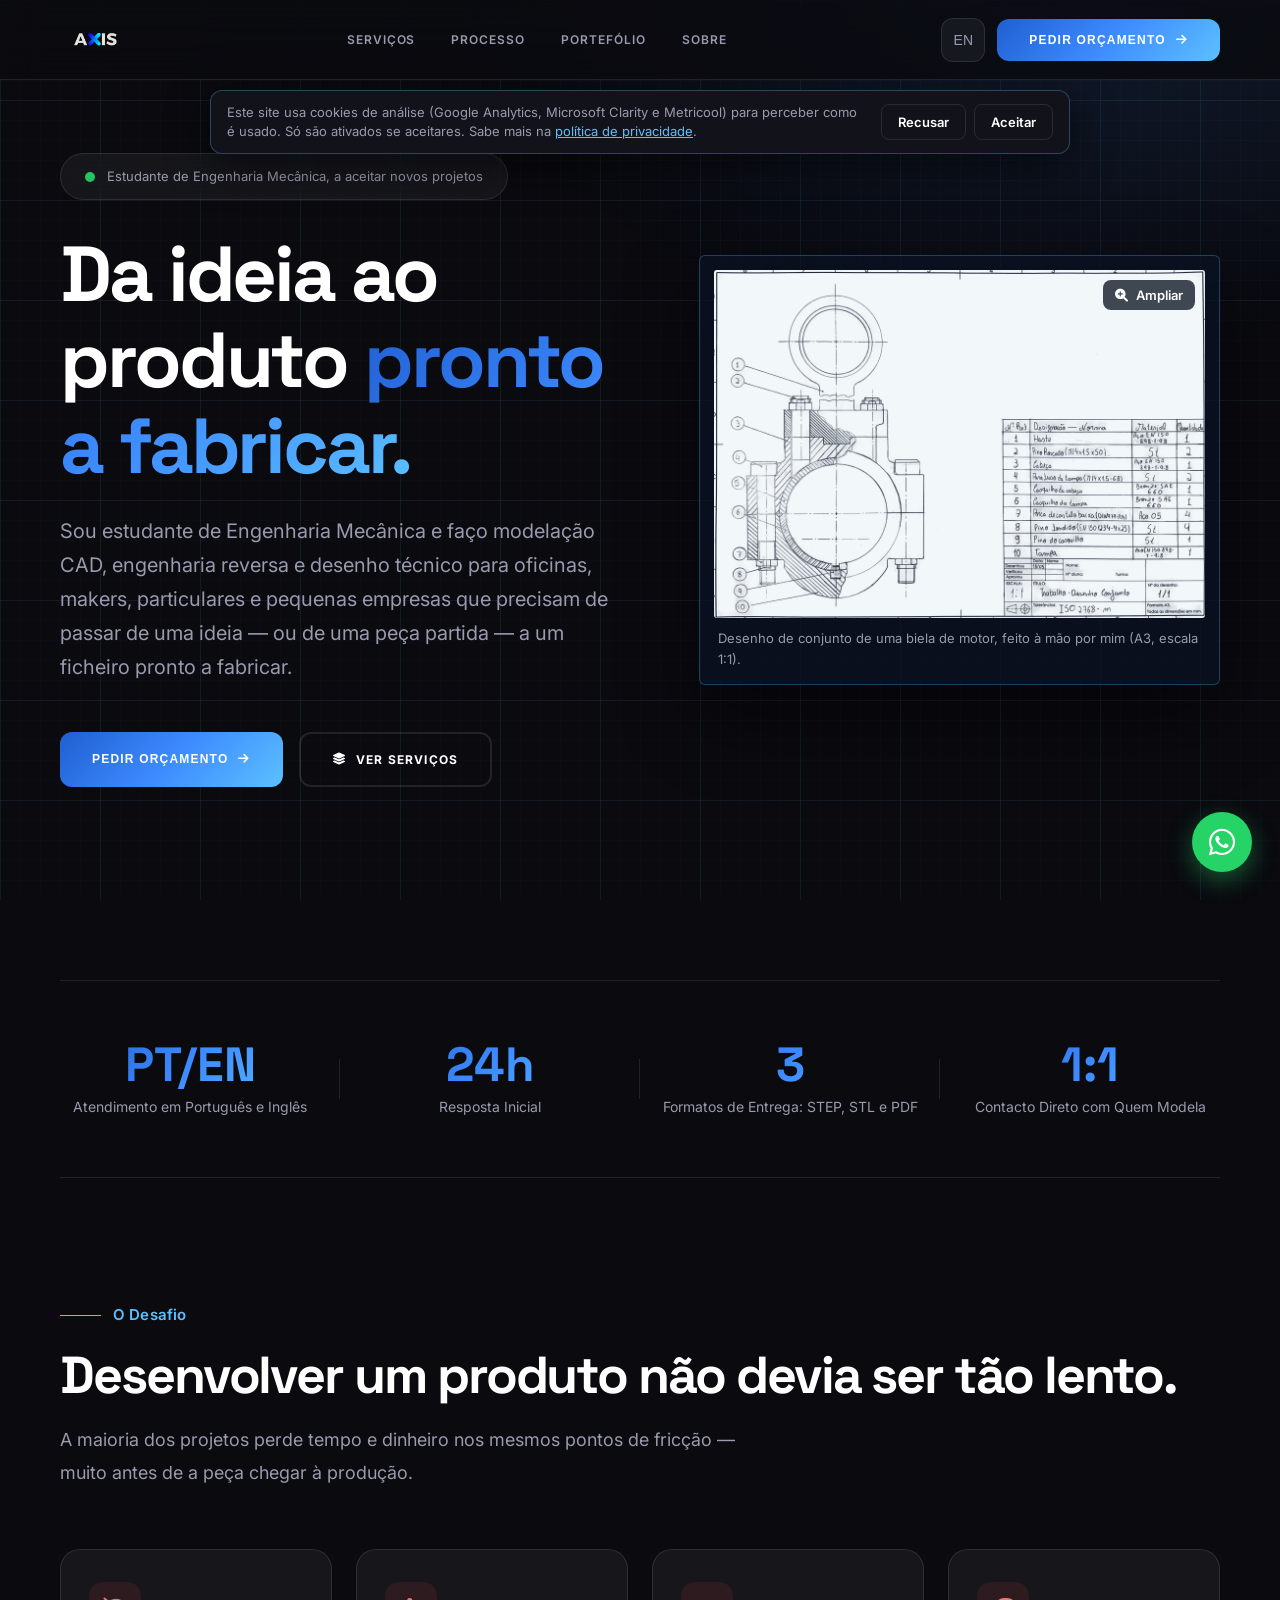
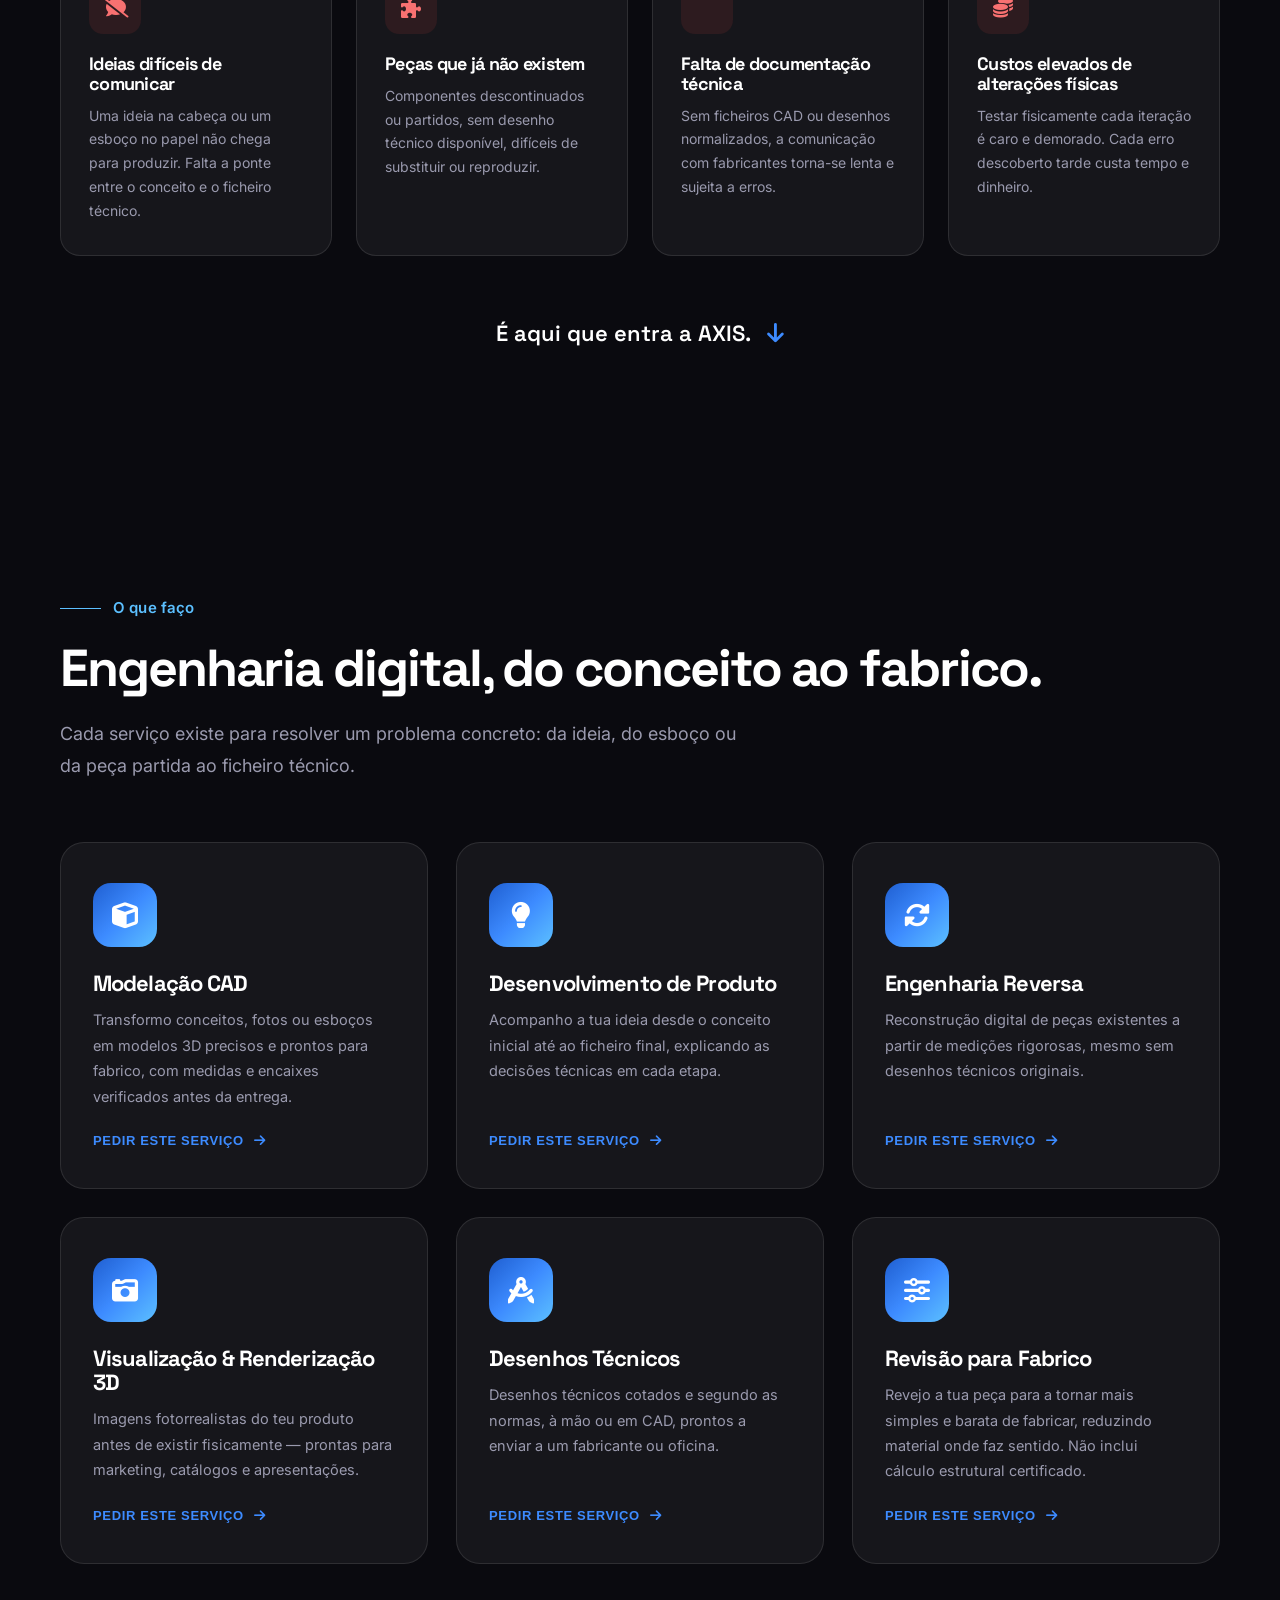
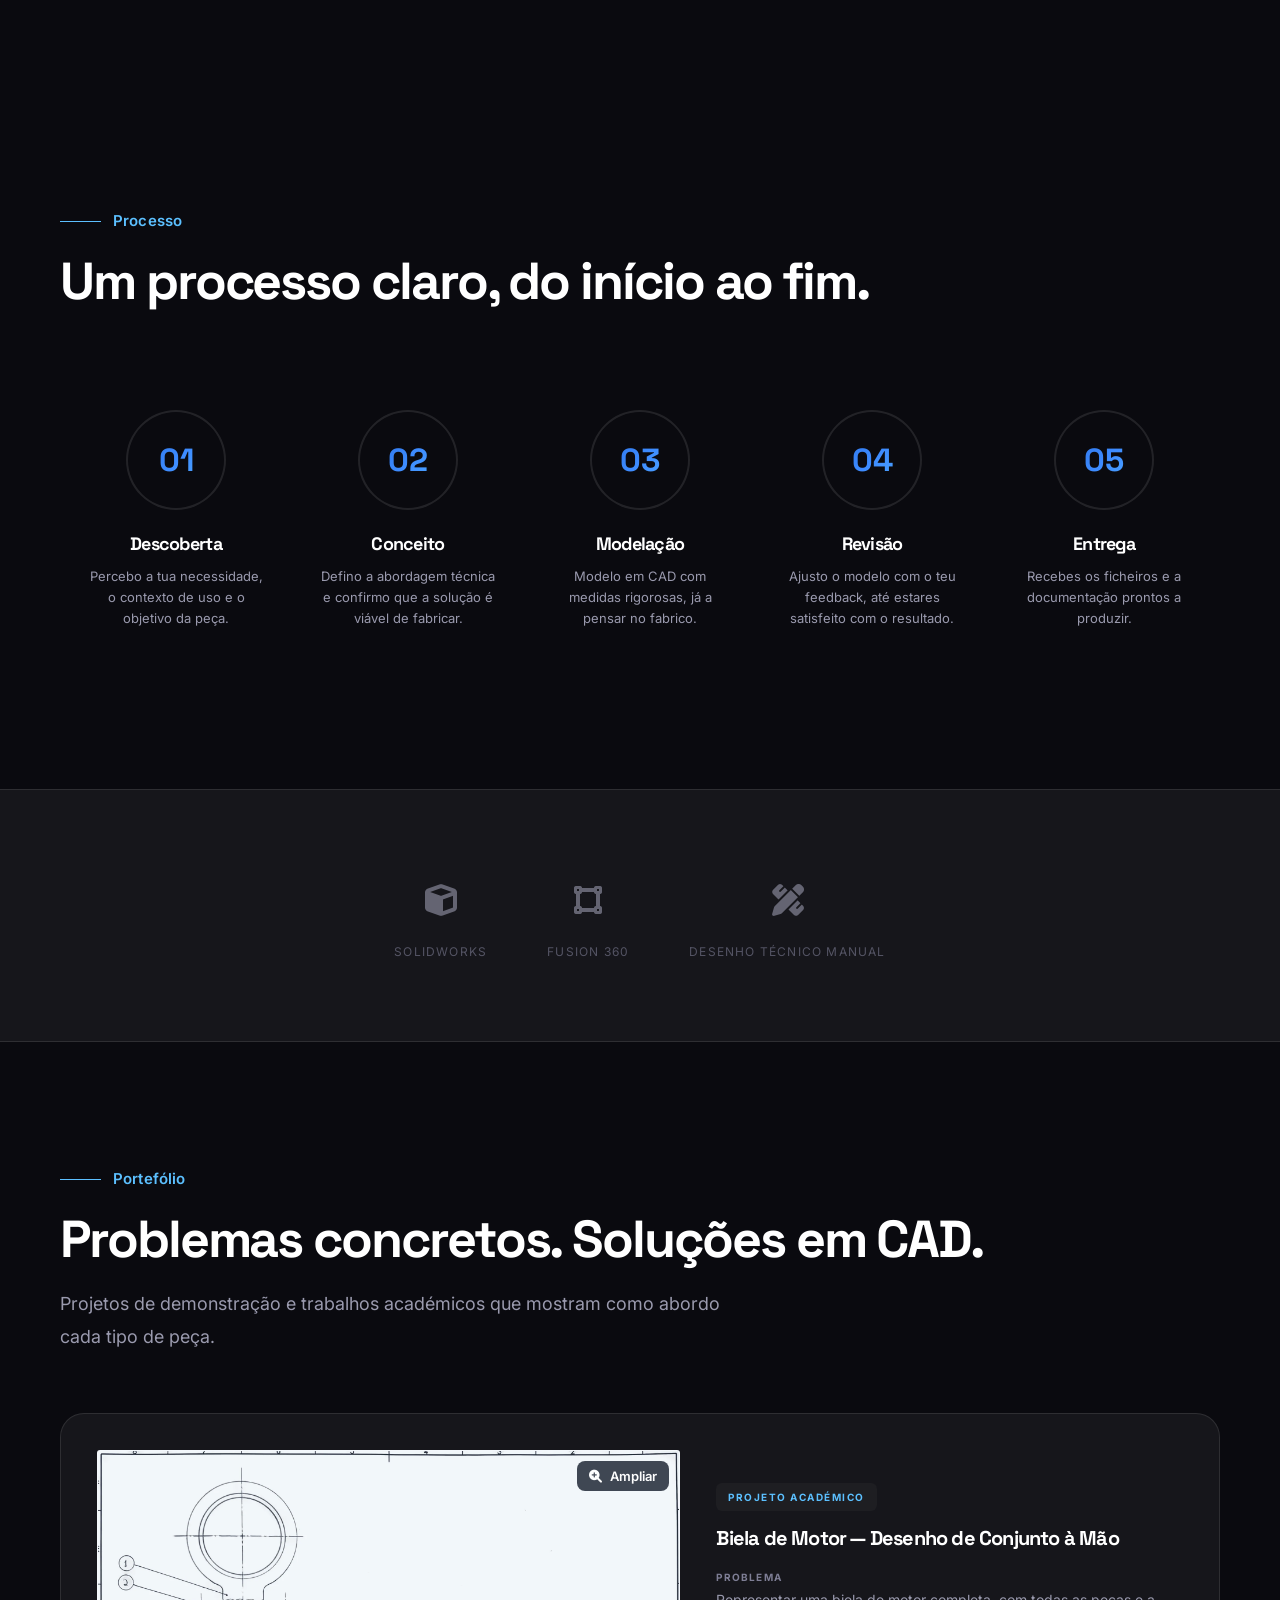
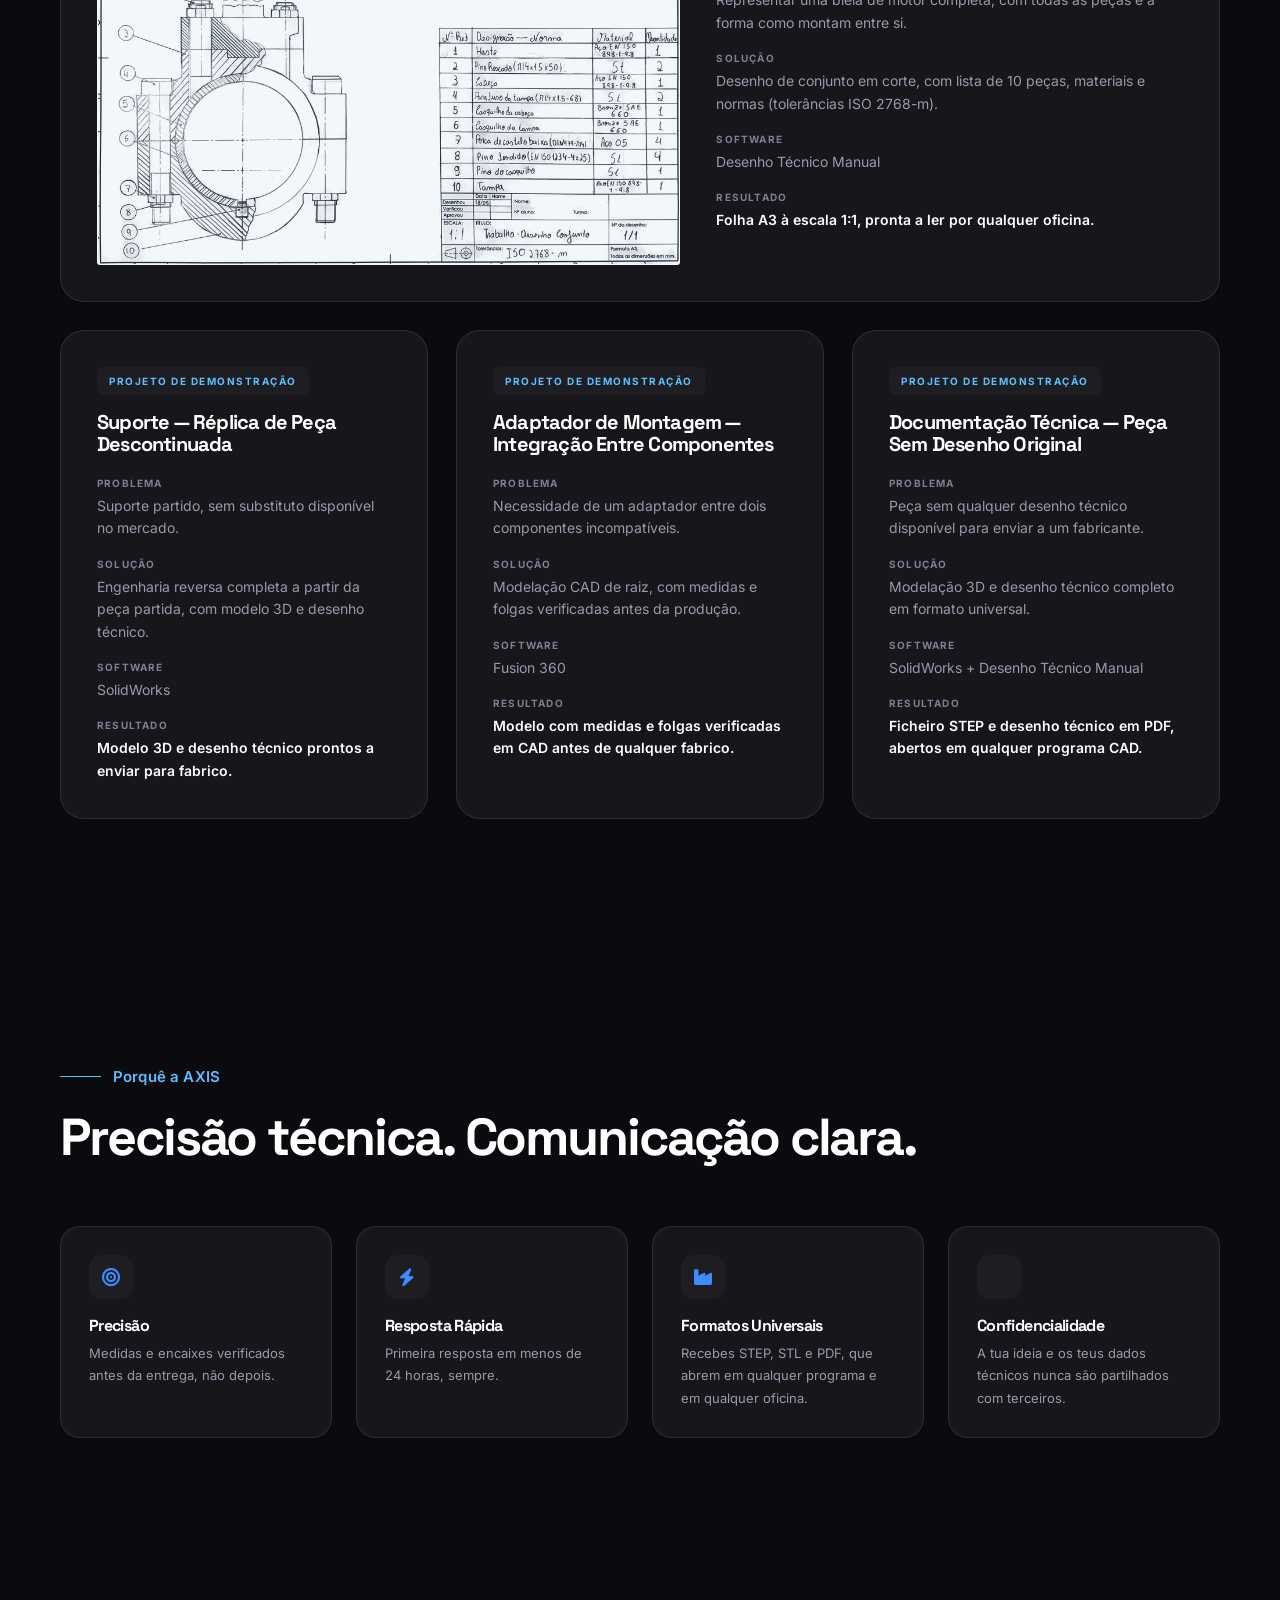
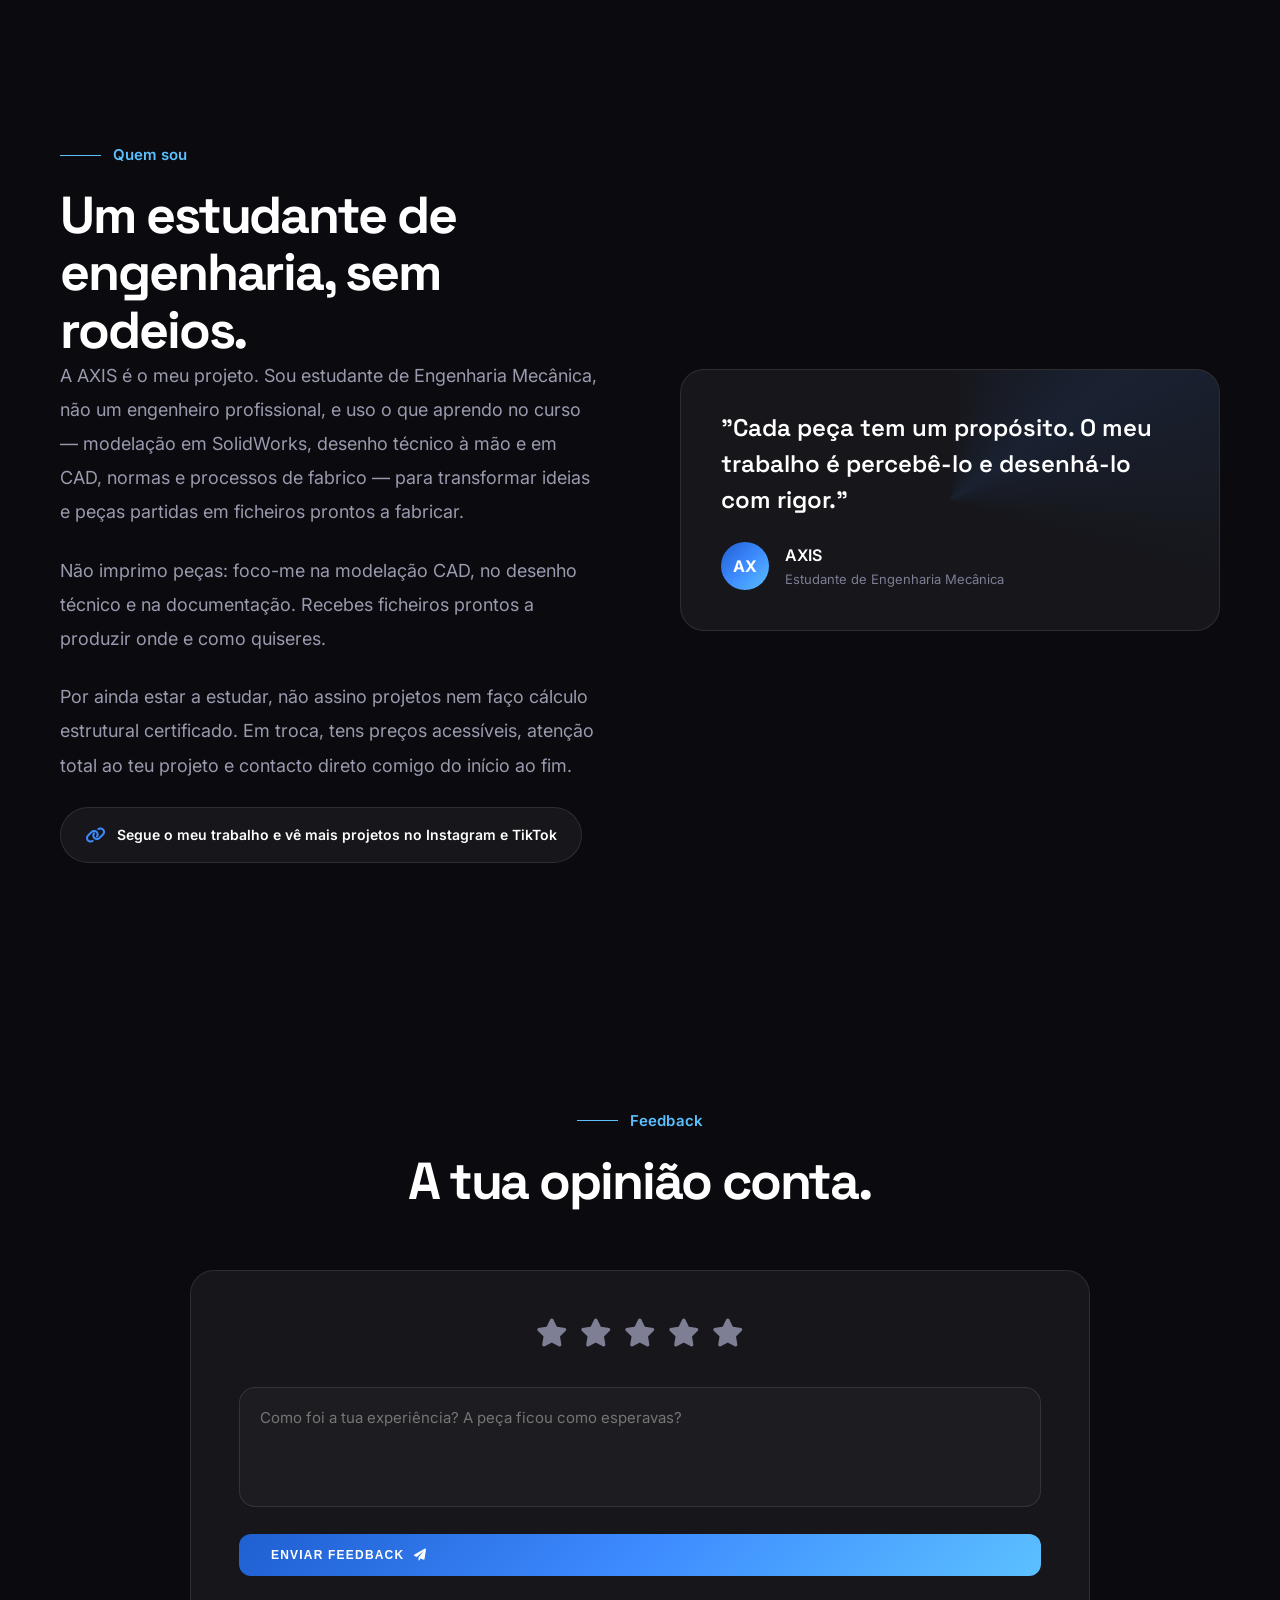
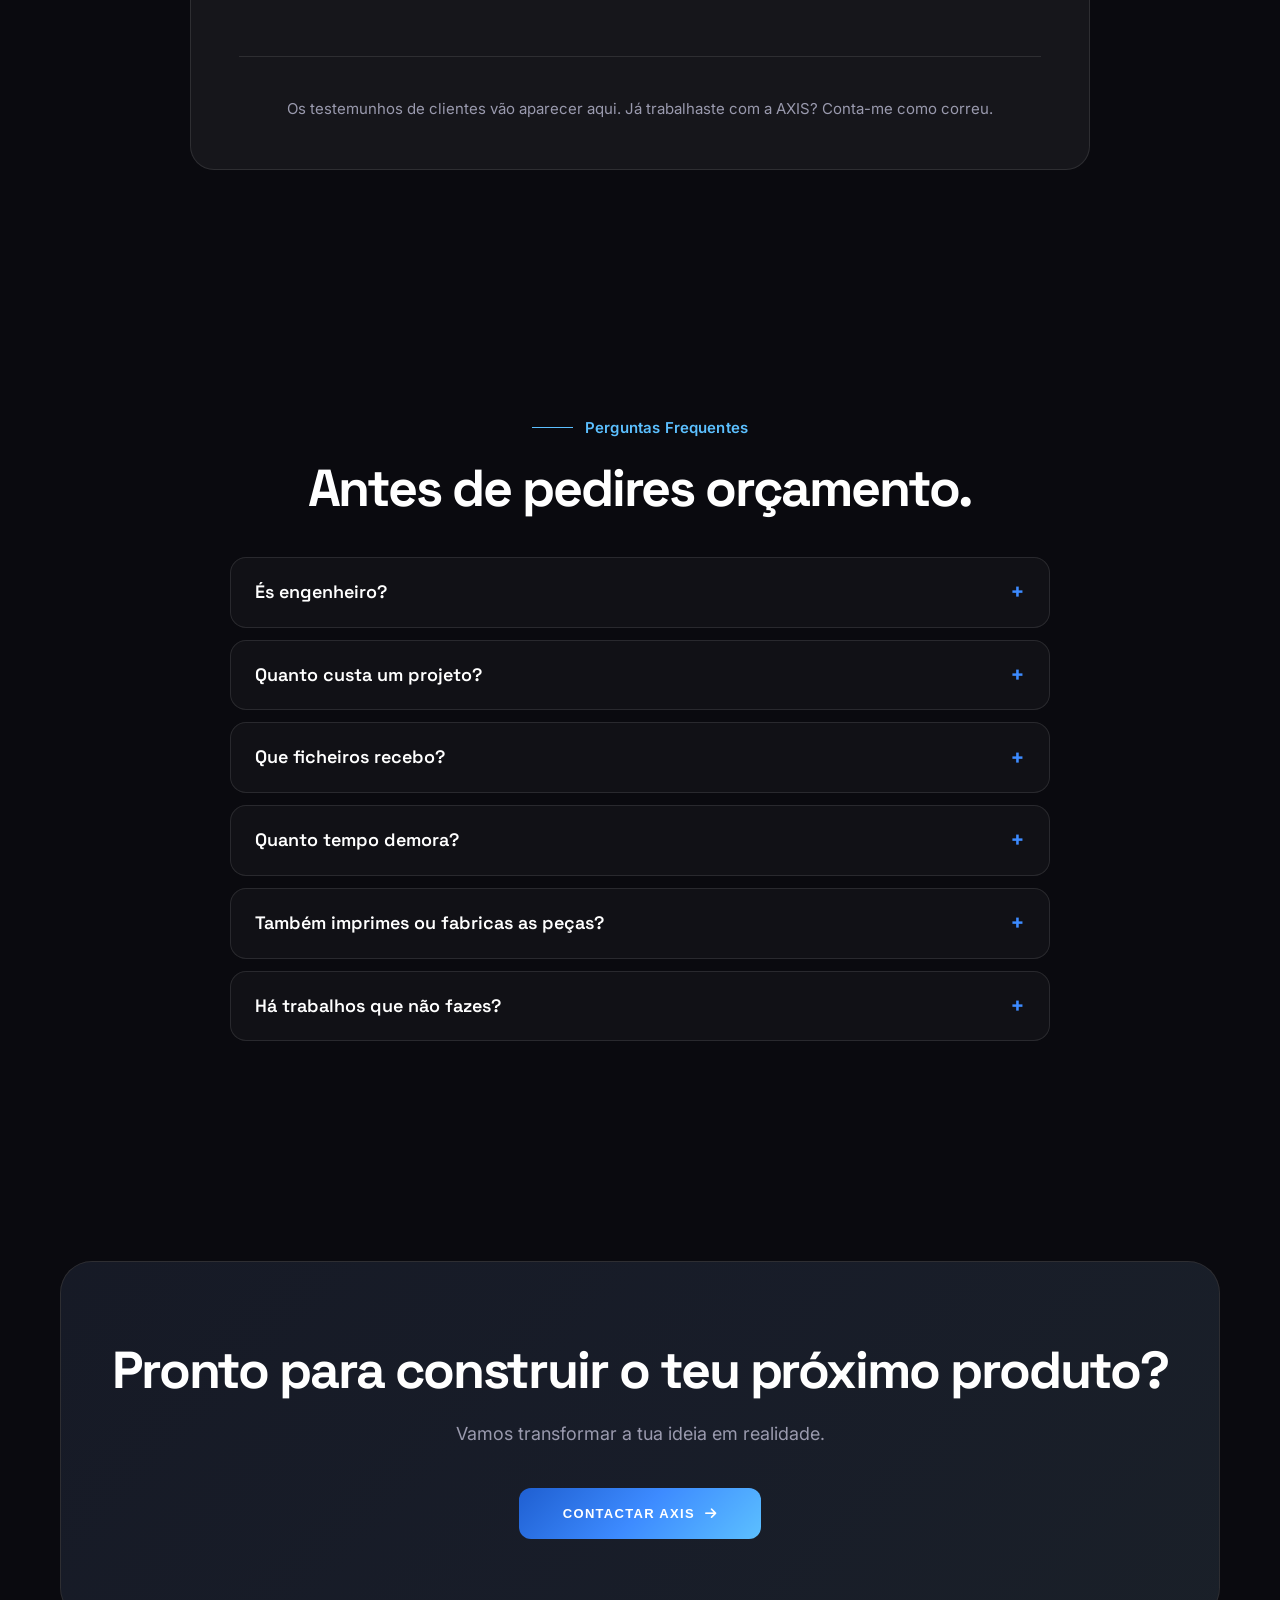
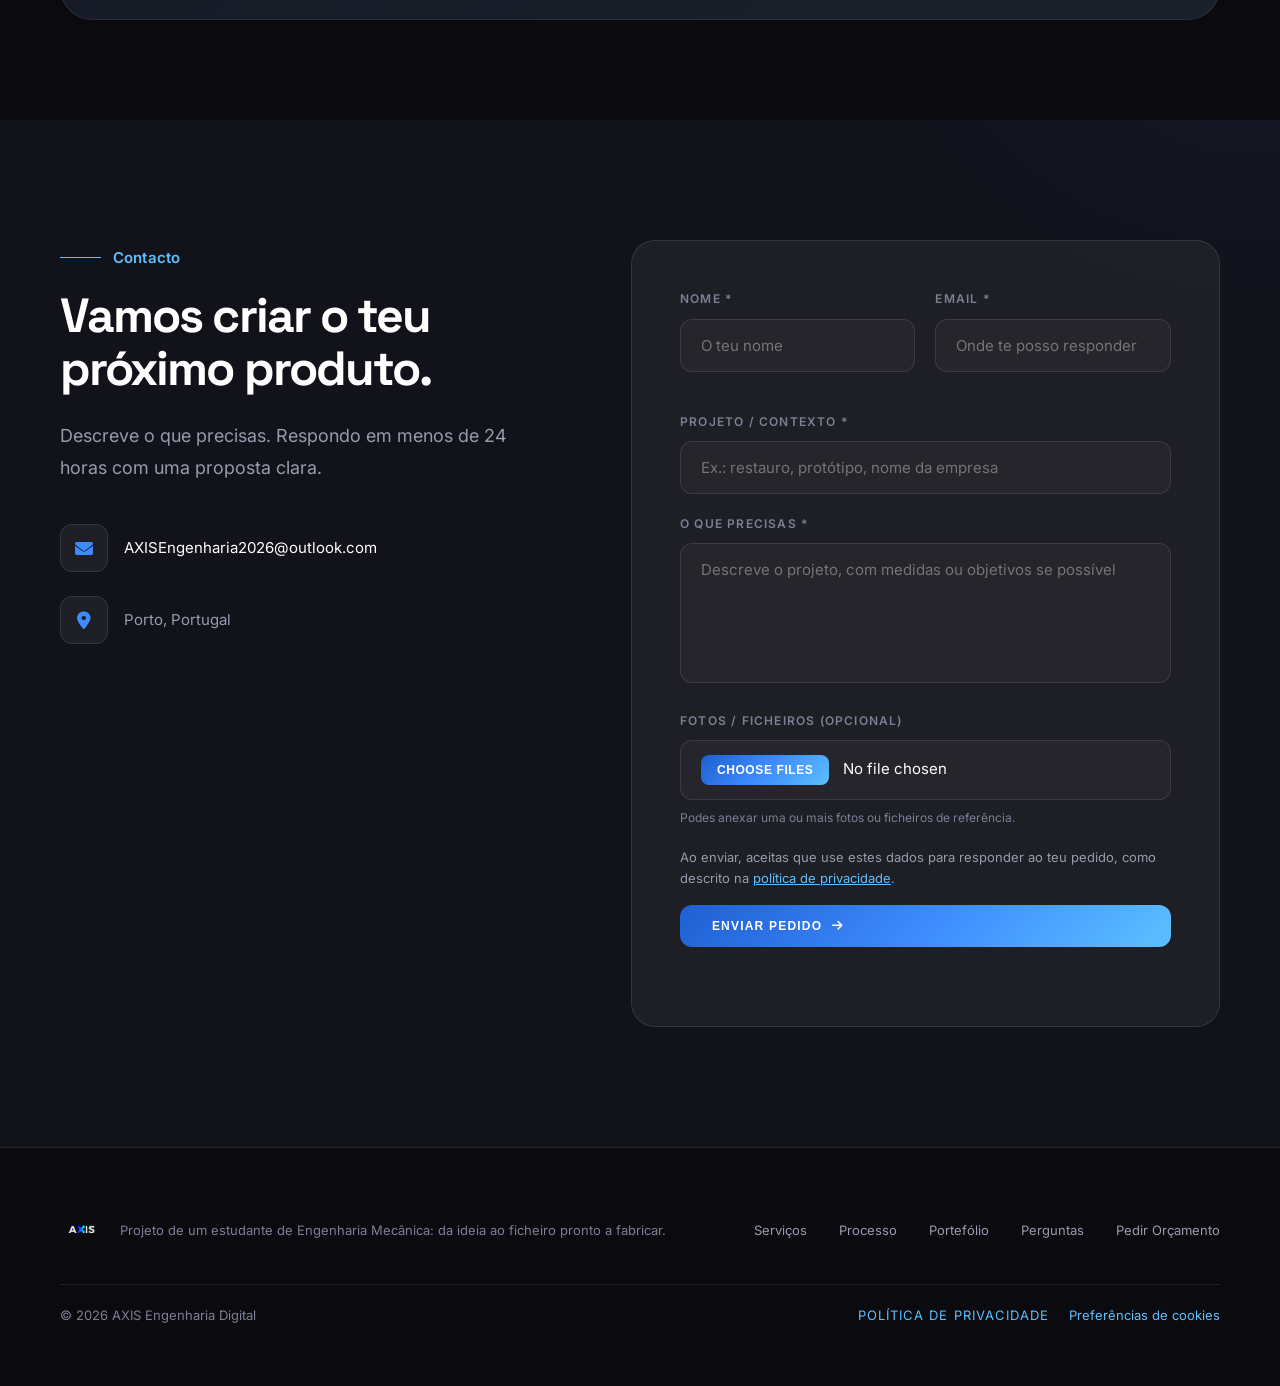
==== commit eed30e26: "Estatísticas do site no Metricool, só com consentimento Carrega o tracker do Metricool dentro de axi" ====
--- a/index.html
+++ b/index.html
@@ -19,9 +19,7 @@
 <meta name="twitter:image" content="https://carlospereiraaxis.github.io/AXIS2/axis-logo.png">
 <title>AXIS — Engenharia Digital | CAD, Engenharia Reversa & Desenhos Técnicos</title>
 <link rel="icon" type="image/svg+xml" href="data:image/svg+xml;charset=utf-8,%3Csvg xmlns='http://www.w3.org/2000/svg' viewBox='0 0 64 64'%3E%3Cdefs%3E%3ClinearGradient id='a' x1='0' y1='0' x2='1' y2='1'%3E%3Cstop offset='0%25' stop-color='%23003d99'/%3E%3Cstop offset='100%25' stop-color='%2333aaff'/%3E%3C/linearGradient%3E%3C/defs%3E%3Crect x='26' y='2' width='12' height='60' rx='6' transform='rotate(45 32 32)' fill='url(%23a)'/%3E%3Crect x='26' y='2' width='12' height='60' rx='6' transform='rotate(-45 32 32)' fill='url(%23a)'/%3E%3C/svg%3E">
-<!-- Tipos de letra e ícones alojados no próprio site: nenhum pedido a servidores de terceiros antes do consentimento -->
-<link rel="stylesheet" href="assets/fonts/fonts.css">
-<link rel="stylesheet" href="assets/fontawesome/css/all.min.css">
+<link rel="stylesheet" href="https://cdnjs.cloudflare.com/ajax/libs/font-awesome/6.0.0/css/all.min.css">
 
 <!-- GOOGLE ANALYTICS + MICROSOFT CLARITY: só são carregados depois de o visitante aceitar cookies -->
 <script>
@@ -35,28 +33,25 @@
 s.src = 'https://www.googletagmanager.com/gtag/js?id=G-XKXJXV0785';
 document.head.appendChild(s);
 gtag('js', new Date());
-gtag('config', 'G-XKXJXV0785', { allow_google_signals: false, allow_ad_personalization_signals: false });
+gtag('config', 'G-XKXJXV0785', { anonymize_ip: true });
 // Microsoft Clarity (mapas de calor e cliques). ID do projeto Clarity.
 var AXIS_CLARITY_ID = 'yukydnwvzq';
 if (AXIS_CLARITY_ID) {
 (function(c,l,a,r,i,t,y){c[a]=c[a]||function(){(c[a].q=c[a].q||[]).push(arguments)};t=l.createElement(r);t.async=1;t.src="https://www.clarity.ms/tag/"+i;y=l.getElementsByTagName(r)[0];y.parentNode.insertBefore(t,y);})(window, document, "clarity", "script", AXIS_CLARITY_ID);
-window.clarity('consentv2', { ad_Storage: 'denied', analytics_Storage: 'granted' });
-}
-}
-// A escolha vale cerca de 6 meses; depois disso o aviso volta a aparecer
-var AXIS_CONSENT_MAX_AGE = 183 * 24 * 60 * 60 * 1000;
-function axisGetConsent() {
-try {
-var v = localStorage.getItem('axis-consent');
-var at = Number(localStorage.getItem('axis-consent-at')) || 0;
-if (v && Date.now() - at > AXIS_CONSENT_MAX_AGE) return null;
-return v;
-} catch (e) { return null; }
-}
-if (axisGetConsent() === 'accepted') axisLoadAnalytics();
+window.clarity('consent');
+}
+// Metricool (estatísticas de visitas que aparecem no painel da AXIS).
+var mc = document.createElement('script');
+mc.async = true;
+mc.src = 'https://tracker.metricool.com/resources/be.js';
+mc.onload = function () { if (window.beTracker) beTracker.t({ hash: '71ffca86319b859bdc4f48458edf3cfc' }); };
+document.head.appendChild(mc);
+}
+try { if (localStorage.getItem('axis-consent') === 'accepted') axisLoadAnalytics(); } catch (e) {}
 </script>
 
 <style>
+@import url('https://fonts.googleapis.com/css2?family=Space+Grotesk:wght@300;400;500;600;700&family=Inter:wght@300;400;500;600;700;800;900&display=swap');
 
 :root {
 --bg-main: #0a0a0f;
@@ -66,13 +61,11 @@
 --border-subtle: rgba(255, 255, 255, 0.1);
 --text-main: #ffffff;
 --text-muted: #9a9aae;
---text-dim: #9090a6;
+--text-dim: #7e7e95;
 --accent-primary: #3d8bff;
 --accent-secondary: #1f5fd1;
 --accent-tertiary: #5cc0ff;
 --accent-gradient: linear-gradient(135deg, #1f5fd1 0%, #3d8bff 50%, #5cc0ff 100%);
-/* Fundo de botões com texto branco: mais escuro para contraste AA (>= 5:1) */
---btn-gradient: linear-gradient(135deg, #1f5fd1 0%, #2563eb 100%);
 --accent-glow: rgba(61, 139, 255, 0.35);
 --header-bg: rgba(10, 10, 15, 0.8);
 --font-display: 'Space Grotesk', sans-serif;
@@ -342,7 +335,7 @@
 }
 
 .btn-premium {
-background: var(--btn-gradient);
+background: var(--accent-gradient);
 color: #fff;
 padding: 14px 32px;
 font-size: 12px;
@@ -911,7 +904,7 @@
 /* ========== PORTFOLIO / CASE STUDIES ========== */
 .portfolio-grid {
 display: grid;
-grid-template-columns: repeat(2, 1fr);
+grid-template-columns: repeat(3, 1fr);
 gap: 28px;
 margin-top: 60px;
 }
@@ -1131,10 +1124,12 @@
 flex-direction: column;
 align-items: center;
 gap: 12px;
+opacity: 0.6;
 transition: all 0.3s ease;
 }
 
 .tech-item:hover {
+opacity: 1;
 transform: translateY(-5px);
 }
 
@@ -1552,7 +1547,7 @@
 }
 
 .form-file::file-selector-button {
-background: var(--btn-gradient);
+background: var(--accent-gradient);
 color: #fff;
 border: none;
 padding: 8px 16px;
@@ -1623,7 +1618,7 @@
 right: 28px;
 width: 60px;
 height: 60px;
-background: #128C7E;
+background: #25D366;
 border-radius: 50%;
 display: flex;
 align-items: center;
@@ -1631,7 +1626,7 @@
 color: #fff;
 font-size: 30px;
 text-decoration: none;
-box-shadow: 0 8px 24px rgba(18, 140, 126, 0.4);
+box-shadow: 0 8px 24px rgba(37, 211, 102, 0.4);
 z-index: 900;
 transition: all 0.3s ease;
 animation: whatsapp-pulse 2.5s ease-in-out infinite;
@@ -1917,8 +1912,6 @@
 .contact-form { scroll-margin-top: 110px; }
 .form-status { min-height: 1.4em; margin-top: 12px; font-size: 14px; line-height: 1.5; color: var(--text-muted); }
 .form-status.ok { color: #34d399; }
-.btn-premium.is-ok { background: #047857; }
-.btn-premium.is-err { background: #b91c1c; }
 .form-status.warn { color: #fbbf24; }
 .form-status.err { color: #f87171; }
 section[id] { scroll-margin-top: 60px; }
@@ -1940,26 +1933,6 @@
 .footer-legal a, .footer-legal button { background: none; border: none; font: inherit; cursor: pointer; text-decoration: none; padding: 0; }
 .footer-legal a:hover, .footer-legal button:hover { text-decoration: underline; }
 
-/* ========== ACESSIBILIDADE ========== */
-.sr-only { position: absolute; width: 1px; height: 1px; padding: 0; margin: -1px; overflow: hidden; clip: rect(0, 0, 0, 0); white-space: nowrap; border: 0; }
-.skip-link { position: fixed; left: 16px; top: -100px; z-index: 2000; background: var(--bg-panel); color: var(--text-main); padding: 12px 18px; border-radius: 10px; border: 1px solid var(--accent-tertiary); text-decoration: none; font-weight: 600; }
-.skip-link:focus { top: 16px; }
-main:focus { outline: none; }
-.stars-input { border: none; padding: 0; margin: 0 0 16px; }
-.stars-input legend { color: var(--text-muted); font-size: 14px; margin: 0 auto 10px; }
-.stars-row { display: flex; gap: 12px; justify-content: center; }
-.stars-input input:focus-visible + label { outline: 2px solid var(--accent-tertiary); outline-offset: 3px; border-radius: 6px; }
-.form-check { display: flex; gap: 12px; align-items: flex-start; margin: 4px 0 16px; text-align: left; }
-.form-check input { width: 20px; height: 20px; margin-top: 2px; flex-shrink: 0; accent-color: #2563eb; }
-.form-check label { font-size: 14px; color: var(--text-muted); text-transform: none; letter-spacing: 0; font-weight: 400; margin: 0; }
-.form-check a, .review-note a { color: var(--accent-tertiary); }
-.review-note { font-size: 13px; color: var(--text-muted); margin: 16px 0 0; }
-.review-name { margin-bottom: 16px; }
-.review-name label { display: block; text-align: left; font-size: 12px; font-weight: 600; text-transform: uppercase; letter-spacing: 0.1em; color: var(--text-dim); margin-bottom: 8px; }
-.footer-legal nav a { white-space: nowrap; text-transform: none; letter-spacing: 0; padding: 0; font-size: 13px; font-weight: 400; color: var(--accent-tertiary); }
-.footer-legal nav a::after { display: none; }
-.footer-legal nav a:hover { background: none; }
-
 /* ========== HERO RESPONSIVO ========== */
 @media (max-width: 1024px) {
 .hero-grid { grid-template-columns: 1fr; gap: 48px; }
@@ -1976,7 +1949,6 @@
 <noscript><style>.reveal, .reveal-left, .reveal-right { opacity: 1 !important; transform: none !important; }</style></noscript>
 </head>
 <body>
-<a class="skip-link" href="#main" data-i18n="skipLink">Saltar para o conteúdo</a>
 
 <!-- ANIMATED BACKGROUND -->
 <div class="bg-animation">
@@ -1988,10 +1960,10 @@
 <header>
 <div class="container header-inner">
 <a href="#home" class="brand-logo">
-<img src="axis-logo.png" alt="AXIS, início" width="500" height="500">
+<img src="axis-logo.png" alt="AXIS">
 </a>
 
-<nav id="main-nav" aria-label="Principal">
+<nav id="main-nav">
 <a href="#services" data-i18n="navServices">Serviços</a>
 <a href="#process" data-i18n="navProcess">Processo</a>
 <a href="#portfolio" data-i18n="navPortfolio">Portefólio</a>
@@ -1999,29 +1971,27 @@
 </nav>
 
 <div class="header-controls">
-<button type="button" class="hamburger" id="hamburgerBtn" aria-label="Abrir menu" aria-controls="mobileMenu" aria-expanded="false"><i class="fas fa-bars" aria-hidden="true"></i></button>
-<button type="button" id="lang-toggle" class="control-btn" aria-label="Switch to English" lang="en">EN</button>
-<button type="button" class="btn-premium" onclick="scrollToProject('quote')" data-i18n="navBtnStart">
+<button class="hamburger" id="hamburgerBtn" aria-label="Abrir menu" aria-controls="mobileMenu"><i class="fas fa-bars"></i></button>
+<button id="lang-toggle" class="control-btn" aria-label="Mudar idioma">EN</button>
+<button class="btn-premium" onclick="scrollToProject('quote')" data-i18n="navBtnStart">
 <span>Pedir Orçamento</span>
-<i class="fas fa-arrow-right" aria-hidden="true"></i>
+<i class="fas fa-arrow-right"></i>
 </button>
 </div>
 </div>
 </header>
 
 <!-- MOBILE MENU -->
-<div class="mobile-menu" id="mobileMenu" role="dialog" aria-modal="true" aria-label="Menu">
-<button type="button" class="mobile-menu-close" id="mobileMenuClose" aria-label="Fechar menu"><i class="fas fa-times" aria-hidden="true"></i></button>
+<div class="mobile-menu" id="mobileMenu">
+<button class="mobile-menu-close" id="mobileMenuClose" aria-label="Fechar menu"><i class="fas fa-times"></i></button>
 <a href="#services" data-i18n="navServices">Serviços</a>
 <a href="#process" data-i18n="navProcess">Processo</a>
 <a href="#portfolio" data-i18n="navPortfolio">Portefólio</a>
 <a href="#about" data-i18n="navAbout">Sobre</a>
-<a href="#faq" data-i18n="navFaq">Perguntas</a>
 <a href="#contact" data-i18n="navBtnStart" style="color: var(--accent-primary);" onclick="event.preventDefault(); scrollToProject('quote')">Pedir Orçamento</a>
 </div>
 
 <div class="page-wrapper">
-<main id="main" tabindex="-1">
 
 <!-- HERO -->
 <section class="hero" id="home">
@@ -2035,12 +2005,12 @@
 <h1 data-i18n="heroTitle">Da ideia ao produto <span>pronto a fabricar.</span></h1>
 <p class="hero-desc" data-i18n="heroDesc">Sou estudante de Engenharia Mecânica e faço modelação CAD, engenharia reversa e desenho técnico para oficinas, makers, particulares e pequenas empresas que precisam de passar de uma ideia — ou de uma peça partida — a um ficheiro pronto a fabricar.</p>
 <div class="hero-actions">
-<button type="button" class="btn-premium" onclick="scrollToProject('quote')" data-i18n="heroBtnPrimary">
+<button class="btn-premium" onclick="scrollToProject('quote')" data-i18n="heroBtnPrimary">
 <span>Pedir Orçamento</span>
-<i class="fas fa-arrow-right" aria-hidden="true"></i>
+<i class="fas fa-arrow-right"></i>
 </button>
 <a href="#services" class="btn-outline">
-<i class="fas fa-layer-group" aria-hidden="true"></i>
+<i class="fas fa-layer-group"></i>
 <span data-i18n="heroBtnSecondary">Ver Serviços</span>
 </a>
 </div>
@@ -2048,7 +2018,7 @@
 <figure class="hero-sheet">
 <button type="button" class="sheet-zoom" id="sheet-zoom" aria-label="Ampliar o desenho">
 <img id="sheet-img" src="[data-uri]" width="2000" height="1420" alt="Desenho de conjunto feito à mão de uma biela de motor, em corte, com lista de peças e legenda">
-<span class="sheet-zoom-hint"><i class="fas fa-magnifying-glass-plus" aria-hidden="true"></i> <span data-i18n="heroZoom">Ampliar</span></span>
+<span class="sheet-zoom-hint"><i class="fas fa-magnifying-glass-plus"></i> <span data-i18n="heroZoom">Ampliar</span></span>
 </button>
 <figcaption id="sheet-caption" data-i18n="heroCaption">Desenho de conjunto de uma biela de motor, feito à mão por mim (A3, escala 1:1).</figcaption>
 </figure>
@@ -2065,7 +2035,7 @@
 </div>
 <div class="stat-item">
 <div class="stat-number">24h</div>
-<div class="stat-label" data-i18n="stat2Label">Objetivo de Resposta Inicial (dias úteis)</div>
+<div class="stat-label" data-i18n="stat2Label">Resposta Inicial</div>
 </div>
 <div class="stat-item">
 <div class="stat-number">3</div>
@@ -2086,29 +2056,29 @@
 <p class="section-intro" data-i18n="probIntro">A maioria dos projetos perde tempo e dinheiro nos mesmos pontos de fricção — muito antes de a peça chegar à produção.</p>
 <div class="problem-grid">
 <div class="problem-card reveal">
-<div class="problem-icon"><i class="fas fa-comment-slash" aria-hidden="true"></i></div>
+<div class="problem-icon"><i class="fas fa-comment-slash"></i></div>
 <h3 data-i18n="prob1Title">Ideias difíceis de comunicar</h3>
 <p data-i18n="prob1Desc">Uma ideia na cabeça ou um esboço no papel não chega para produzir. Falta a ponte entre o conceito e o ficheiro técnico.</p>
 </div>
 <div class="problem-card reveal">
-<div class="problem-icon"><i class="fas fa-puzzle-piece" aria-hidden="true"></i></div>
+<div class="problem-icon"><i class="fas fa-puzzle-piece"></i></div>
 <h3 data-i18n="prob2Title">Peças que já não existem</h3>
 <p data-i18n="prob2Desc">Componentes descontinuados ou partidos, sem desenho técnico disponível, difíceis de substituir ou reproduzir.</p>
 </div>
 <div class="problem-card reveal">
-<div class="problem-icon"><i class="fas fa-file-circle-exclamation" aria-hidden="true"></i></div>
+<div class="problem-icon"><i class="fas fa-file-circle-exclamation"></i></div>
 <h3 data-i18n="prob3Title">Falta de documentação técnica</h3>
 <p data-i18n="prob3Desc">Sem ficheiros CAD ou desenhos normalizados, a comunicação com fabricantes torna-se lenta e sujeita a erros.</p>
 </div>
 <div class="problem-card reveal">
-<div class="problem-icon"><i class="fas fa-coins" aria-hidden="true"></i></div>
+<div class="problem-icon"><i class="fas fa-coins"></i></div>
 <h3 data-i18n="prob4Title">Custos elevados de alterações físicas</h3>
 <p data-i18n="prob4Desc">Testar fisicamente cada iteração é caro e demorado. Cada erro descoberto tarde custa tempo e dinheiro.</p>
 </div>
 </div>
 <div class="problem-bridge">
 <span data-i18n="probBridge">É aqui que entra a AXIS.</span>
-<i class="fas fa-arrow-down" aria-hidden="true"></i>
+<i class="fas fa-arrow-down"></i>
 </div>
 </div>
 </section>
@@ -2122,62 +2092,62 @@
 <div class="services-grid">
 
 <div class="service-card reveal">
-<div class="service-icon"><i class="fas fa-cube" aria-hidden="true"></i></div>
+<div class="service-icon"><i class="fas fa-cube"></i></div>
 <h3 data-i18n="srv1Title">Modelação CAD</h3>
-<p data-i18n="srv1Desc">Transformo conceitos, fotos ou esboços em modelos 3D pensados para fabrico, com medidas e encaixes verificados em CAD antes da entrega.</p>
-<button type="button" class="start-project-btn" onclick="scrollToProject('cad')" data-i18n="srvBtn">
+<p data-i18n="srv1Desc">Transformo conceitos, fotos ou esboços em modelos 3D precisos e prontos para fabrico, com medidas e encaixes verificados antes da entrega.</p>
+<button class="start-project-btn" onclick="scrollToProject('cad')" data-i18n="srvBtn">
 <span>Pedir este serviço</span>
-<i class="fas fa-arrow-right" aria-hidden="true"></i>
+<i class="fas fa-arrow-right"></i>
 </button>
 </div>
 
 <div class="service-card reveal">
-<div class="service-icon"><i class="fas fa-lightbulb" aria-hidden="true"></i></div>
+<div class="service-icon"><i class="fas fa-lightbulb"></i></div>
 <h3 data-i18n="srv2Title">Desenvolvimento de Produto</h3>
 <p data-i18n="srv2Desc">Acompanho a tua ideia desde o conceito inicial até ao ficheiro final, explicando as decisões técnicas em cada etapa.</p>
-<button type="button" class="start-project-btn" onclick="scrollToProject('productdev')" data-i18n="srvBtn">
+<button class="start-project-btn" onclick="scrollToProject('productdev')" data-i18n="srvBtn">
 <span>Pedir este serviço</span>
-<i class="fas fa-arrow-right" aria-hidden="true"></i>
+<i class="fas fa-arrow-right"></i>
 </button>
 </div>
 
 <div class="service-card reveal">
-<div class="service-icon"><i class="fas fa-sync-alt" aria-hidden="true"></i></div>
+<div class="service-icon"><i class="fas fa-sync-alt"></i></div>
 <h3 data-i18n="srv3Title">Engenharia Reversa</h3>
 <p data-i18n="srv3Desc">Reconstrução digital de peças existentes a partir de medições rigorosas, mesmo sem desenhos técnicos originais.</p>
-<button type="button" class="start-project-btn" onclick="scrollToProject('reverse')" data-i18n="srvBtn">
+<button class="start-project-btn" onclick="scrollToProject('reverse')" data-i18n="srvBtn">
 <span>Pedir este serviço</span>
-<i class="fas fa-arrow-right" aria-hidden="true"></i>
+<i class="fas fa-arrow-right"></i>
 </button>
 </div>
 
 <div class="service-card reveal">
-<div class="service-icon"><i class="fas fa-camera-retro" aria-hidden="true"></i></div>
+<div class="service-icon"><i class="fas fa-camera-retro"></i></div>
 <h3 data-i18n="srv4Title">Visualização & Renderização 3D</h3>
 <p data-i18n="srv4Desc">Imagens fotorrealistas do teu produto antes de existir fisicamente — prontas para marketing, catálogos e apresentações.</p>
-<button type="button" class="start-project-btn" onclick="scrollToProject('visualization')" data-i18n="srvBtn">
+<button class="start-project-btn" onclick="scrollToProject('visualization')" data-i18n="srvBtn">
 <span>Pedir este serviço</span>
-<i class="fas fa-arrow-right" aria-hidden="true"></i>
+<i class="fas fa-arrow-right"></i>
 </button>
 </div>
 
 <div class="service-card reveal">
-<div class="service-icon"><i class="fas fa-drafting-compass" aria-hidden="true"></i></div>
+<div class="service-icon"><i class="fas fa-drafting-compass"></i></div>
 <h3 data-i18n="srv5Title">Desenhos Técnicos</h3>
 <p data-i18n="srv5Desc">Desenhos técnicos cotados e segundo as normas, à mão ou em CAD, prontos a enviar a um fabricante ou oficina.</p>
-<button type="button" class="start-project-btn" onclick="scrollToProject('drawings')" data-i18n="srvBtn">
+<button class="start-project-btn" onclick="scrollToProject('drawings')" data-i18n="srvBtn">
 <span>Pedir este serviço</span>
-<i class="fas fa-arrow-right" aria-hidden="true"></i>
+<i class="fas fa-arrow-right"></i>
 </button>
 </div>
 
 <div class="service-card reveal">
-<div class="service-icon"><i class="fas fa-sliders-h" aria-hidden="true"></i></div>
+<div class="service-icon"><i class="fas fa-sliders-h"></i></div>
 <h3 data-i18n="srv6Title">Revisão para Fabrico</h3>
 <p data-i18n="srv6Desc">Revejo a tua peça para a tornar mais simples e barata de fabricar, reduzindo material onde faz sentido. Não inclui cálculo estrutural certificado.</p>
-<button type="button" class="start-project-btn" onclick="scrollToProject('optimization')" data-i18n="srvBtn">
+<button class="start-project-btn" onclick="scrollToProject('optimization')" data-i18n="srvBtn">
 <span>Pedir este serviço</span>
-<i class="fas fa-arrow-right" aria-hidden="true"></i>
+<i class="fas fa-arrow-right"></i>
 </button>
 </div>
 
@@ -2199,7 +2169,7 @@
 <div class="process-step reveal">
 <div class="step-number">02</div>
 <h3 data-i18n="proc2Title">Conceito</h3>
-<p data-i18n="proc2Desc">Defino a abordagem técnica e avalio se a solução é viável de fabricar.</p>
+<p data-i18n="proc2Desc">Defino a abordagem técnica e confirmo que a solução é viável de fabricar.</p>
 </div>
 <div class="process-step reveal">
 <div class="step-number">03</div>
@@ -2225,15 +2195,15 @@
 <div class="container">
 <div class="tech-grid">
 <div class="tech-item">
-<div class="tech-icon"><i class="fas fa-cube" aria-hidden="true"></i></div>
+<div class="tech-icon"><i class="fas fa-cube"></i></div>
 <span class="tech-name">SolidWorks</span>
 </div>
 <div class="tech-item">
-<div class="tech-icon"><i class="fas fa-vector-square" aria-hidden="true"></i></div>
+<div class="tech-icon"><i class="fas fa-vector-square"></i></div>
 <span class="tech-name">Fusion 360</span>
 </div>
 <div class="tech-item">
-<div class="tech-icon"><i class="fas fa-pencil-ruler" aria-hidden="true"></i></div>
+<div class="tech-icon"><i class="fas fa-pencil-ruler"></i></div>
 <span class="tech-name" data-i18n="techManual">Desenho Técnico Manual</span>
 </div>
 </div>
@@ -2245,13 +2215,13 @@
 <div class="container">
 <div class="section-tag" data-i18n="pfTag">Portefólio</div>
 <h2 style="font-size: clamp(32px, 4.5vw, 52px);" data-i18n="pfTitle">Problemas concretos. Soluções em CAD.</h2>
-<p class="section-intro" data-i18n="pfIntro">Trabalhos académicos e estudos pessoais que mostram como abordo cada tipo de peça. Ainda não há projetos de clientes publicados.</p>
+<p class="section-intro" data-i18n="pfIntro">Projetos de demonstração e trabalhos académicos que mostram como abordo cada tipo de peça.</p>
 <div class="portfolio-grid">
 
 <div class="portfolio-card portfolio-featured reveal">
 <button type="button" class="sheet-zoom portfolio-zoom js-open-drawing" aria-label="Ampliar o desenho da biela">
 <img class="js-sheet-copy" width="2000" height="1420" alt="Desenho de conjunto feito à mão de uma biela de motor, em corte, com lista de peças">
-<span class="sheet-zoom-hint"><i class="fas fa-magnifying-glass-plus" aria-hidden="true"></i> <span data-i18n="heroZoom">Ampliar</span></span>
+<span class="sheet-zoom-hint"><i class="fas fa-magnifying-glass-plus"></i> <span data-i18n="heroZoom">Ampliar</span></span>
 </button>
 <div class="featured-body">
 <span class="portfolio-tag" data-i18n="pfTagAcad">Projeto académico</span>
@@ -2270,50 +2240,71 @@
 </div>
 <div class="portfolio-row">
 <div class="portfolio-label" data-i18n="pfLblResult">Resultado</div>
-<div class="portfolio-value highlight" data-i18n="pf0Result">Folha A3 à escala 1:1, desenhada à mão.</div>
+<div class="portfolio-value highlight" data-i18n="pf0Result">Folha A3 à escala 1:1, pronta a ler por qualquer oficina.</div>
 </div>
 </div>
 </div>
 
 <div class="portfolio-card reveal">
-<span class="portfolio-tag" data-i18n="pfTagStudy">Estudo pessoal</span>
-<h3 data-i18n="pf1Name">Tampa de Rádio 1-DIN — Estudo</h3>
+<span class="portfolio-tag" data-i18n="pfTagDemo">Projeto de demonstração</span>
+<h3 data-i18n="pf1Name">Suporte — Réplica de Peça Descontinuada</h3>
 <div class="portfolio-row">
 <div class="portfolio-label" data-i18n="pfLblProblem">Problema</div>
-<div class="portfolio-value" data-i18n="pf1Problem">Tapar o vão de um rádio 1-DIN no tablier com uma peça limpa e à medida.</div>
+<div class="portfolio-value" data-i18n="pf1Problem">Suporte partido, sem substituto disponível no mercado.</div>
 </div>
 <div class="portfolio-row">
 <div class="portfolio-label" data-i18n="pfLblSolution">Solução</div>
-<div class="portfolio-value" data-i18n="pf1Solution">Modelo 3D e desenho técnico A3, com tolerâncias ISO 2768-m, a pensar em impressão 3D em ASA ou PETG.</div>
+<div class="portfolio-value" data-i18n="pf1Solution">Engenharia reversa completa a partir da peça partida, com modelo 3D e desenho técnico.</div>
 </div>
 <div class="portfolio-row">
 <div class="portfolio-label" data-i18n="pfLblSoftware">Software</div>
-<div class="portfolio-value">Fusion</div>
+<div class="portfolio-value">SolidWorks</div>
 </div>
 <div class="portfolio-row">
 <div class="portfolio-label" data-i18n="pfLblResult">Resultado</div>
-<div class="portfolio-value highlight" data-i18n="pf1Result">Estudo: as medidas ainda vão ser confirmadas numa peça real e a tampa ainda não foi impressa.</div>
+<div class="portfolio-value highlight" data-i18n="pf1Result">Modelo 3D e desenho técnico prontos a enviar para fabrico.</div>
 </div>
 </div>
 
 <div class="portfolio-card reveal">
-<span class="portfolio-tag" data-i18n="pfTagAcad">Projeto académico</span>
-<h3 data-i18n="pf2Name">Peça de Exercício — Modelação, Desenho e Simulação</h3>
+<span class="portfolio-tag" data-i18n="pfTagDemo">Projeto de demonstração</span>
+<h3 data-i18n="pf2Name">Adaptador de Montagem — Integração Entre Componentes</h3>
 <div class="portfolio-row">
 <div class="portfolio-label" data-i18n="pfLblProblem">Problema</div>
-<div class="portfolio-value" data-i18n="pf2Problem">Exercício de projeções de um livro de desenho técnico: passar das vistas 2D a uma peça 3D.</div>
+<div class="portfolio-value" data-i18n="pf2Problem">Necessidade de um adaptador entre dois componentes incompatíveis.</div>
 </div>
 <div class="portfolio-row">
 <div class="portfolio-label" data-i18n="pfLblSolution">Solução</div>
-<div class="portfolio-value" data-i18n="pf2Solution">Modelação 3D, folha de desenho com corte A-A e uma simulação de tensão estática.</div>
+<div class="portfolio-value" data-i18n="pf2Solution">Modelação CAD de raiz, com medidas e folgas verificadas antes da produção.</div>
 </div>
 <div class="portfolio-row">
 <div class="portfolio-label" data-i18n="pfLblSoftware">Software</div>
-<div class="portfolio-value">Fusion</div>
+<div class="portfolio-value">Fusion 360</div>
 </div>
 <div class="portfolio-row">
 <div class="portfolio-label" data-i18n="pfLblResult">Resultado</div>
-<div class="portfolio-value highlight" data-i18n="pf2Result">Trabalho académico. A simulação é um exercício, não um cálculo certificado.</div>
+<div class="portfolio-value highlight" data-i18n="pf2Result">Modelo com medidas e folgas verificadas em CAD antes de qualquer fabrico.</div>
+</div>
+</div>
+
+<div class="portfolio-card reveal">
+<span class="portfolio-tag" data-i18n="pfTagDemo">Projeto de demonstração</span>
+<h3 data-i18n="pf3Name">Documentação Técnica — Peça Sem Desenho Original</h3>
+<div class="portfolio-row">
+<div class="portfolio-label" data-i18n="pfLblProblem">Problema</div>
+<div class="portfolio-value" data-i18n="pf3Problem">Peça sem qualquer desenho técnico disponível para enviar a um fabricante.</div>
+</div>
+<div class="portfolio-row">
+<div class="portfolio-label" data-i18n="pfLblSolution">Solução</div>
+<div class="portfolio-value" data-i18n="pf3Solution">Modelação 3D e desenho técnico completo em formato universal.</div>
+</div>
+<div class="portfolio-row">
+<div class="portfolio-label" data-i18n="pfLblSoftware">Software</div>
+<div class="portfolio-value" data-i18n="swPf3">SolidWorks + Desenho Técnico Manual</div>
+</div>
+<div class="portfolio-row">
+<div class="portfolio-label" data-i18n="pfLblResult">Resultado</div>
+<div class="portfolio-value highlight" data-i18n="pf3Result">Ficheiro STEP e desenho técnico em PDF, abertos em qualquer programa CAD.</div>
 </div>
 </div>
 
@@ -2330,24 +2321,24 @@
 <h2 style="font-size: clamp(32px, 4.5vw, 52px);" data-i18n="whyTitle">Precisão técnica. Comunicação clara.</h2>
 <div class="advantages-grid">
 <div class="advantage-card reveal">
-<div class="advantage-icon"><i class="fas fa-bullseye" aria-hidden="true"></i></div>
+<div class="advantage-icon"><i class="fas fa-bullseye"></i></div>
 <h3 data-i18n="why1Title">Precisão</h3>
-<p data-i18n="why1Desc">Medidas e encaixes verificados em CAD antes da entrega, não depois.</p>
+<p data-i18n="why1Desc">Medidas e encaixes verificados antes da entrega, não depois.</p>
 </div>
 <div class="advantage-card reveal">
-<div class="advantage-icon"><i class="fas fa-bolt" aria-hidden="true"></i></div>
+<div class="advantage-icon"><i class="fas fa-bolt"></i></div>
 <h3 data-i18n="why4Title">Resposta Rápida</h3>
-<p data-i18n="why4Desc">Procuro responder em 24 horas úteis. Em época de exames pode demorar um pouco mais.</p>
+<p data-i18n="why4Desc">Primeira resposta em menos de 24 horas, sempre.</p>
 </div>
 <div class="advantage-card reveal">
-<div class="advantage-icon"><i class="fas fa-industry" aria-hidden="true"></i></div>
+<div class="advantage-icon"><i class="fas fa-industry"></i></div>
 <h3 data-i18n="why5Title">Formatos Universais</h3>
 <p data-i18n="why5Desc">Recebes STEP, STL e PDF, que abrem em qualquer programa e em qualquer oficina.</p>
 </div>
 <div class="advantage-card reveal">
-<div class="advantage-icon"><i class="fas fa-shield-halved" aria-hidden="true"></i></div>
+<div class="advantage-icon"><i class="fas fa-shield-halved"></i></div>
 <h3 data-i18n="why8Title">Confidencialidade</h3>
-<p data-i18n="why8Desc">Não divulgo a tua ideia nem os teus ficheiros sem autorização. Só os uso nas ferramentas necessárias ao trabalho.</p>
+<p data-i18n="why8Desc">A tua ideia e os teus dados técnicos nunca são partilhados com terceiros.</p>
 </div>
 </div>
 </div>
@@ -2363,11 +2354,10 @@
 <p data-i18n="abtP1">A AXIS é o meu projeto. Sou estudante de Engenharia Mecânica, não um engenheiro profissional, e uso o que aprendo no curso — modelação em SolidWorks, desenho técnico à mão e em CAD, normas e processos de fabrico — para transformar ideias e peças partidas em ficheiros prontos a fabricar.</p>
 <p data-i18n="abtP2">Não imprimo peças: foco-me na modelação CAD, no desenho técnico e na documentação. Recebes ficheiros prontos a produzir onde e como quiseres.</p>
 <p data-i18n="abtP3">Por ainda estar a estudar, não assino projetos nem faço cálculo estrutural certificado. Em troca, tens preços acessíveis, atenção total ao teu projeto e contacto direto comigo do início ao fim.</p>
-<a href="https://linktr.ee/AXISen" target="_blank" rel="noopener" class="about-social-link" aria-describedby="new-window-note">
-<i class="fas fa-link" aria-hidden="true"></i>
+<a href="https://linktr.ee/AXISen" target="_blank" rel="noopener" class="about-social-link">
+<i class="fas fa-link"></i>
 <span data-i18n="abtSocial">Segue o meu trabalho e vê mais projetos no Instagram e TikTok</span>
 </a>
-<span id="new-window-note" class="sr-only" data-i18n="newWindow"> (abre numa nova janela)</span>
 </div>
 <div class="about-visual reveal-right">
 <div class="about-card">
@@ -2392,34 +2382,24 @@
 <h2 style="font-size: clamp(32px, 4.5vw, 52px);" data-i18n="revTitle">A tua opinião conta.</h2>
 <div class="reviews-container">
 <div class="review-card">
+<div class="review-form-header">
+<div class="stars-input" id="star-rating">
+<i class="fas fa-star star-btn" data-value="1"></i>
+<i class="fas fa-star star-btn" data-value="2"></i>
+<i class="fas fa-star star-btn" data-value="3"></i>
+<i class="fas fa-star star-btn" data-value="4"></i>
+<i class="fas fa-star star-btn" data-value="5"></i>
+</div>
+<input type="hidden" id="star-rating-value" name="estrelas" form="review-form" value="0">
+</div>
 <form id="review-form" action="https://formspree.io/f/mgorgaqd" method="POST">
 <input type="text" name="_gotcha" tabindex="-1" autocomplete="off" aria-hidden="true" style="position:absolute;left:-9999px;width:1px;height:1px;opacity:0">
-<fieldset class="stars-input" id="star-rating">
-<legend data-i18n="revStarsLegend">Avaliação de 1 a 5 estrelas (opcional)</legend>
-<div class="stars-row">
-<input type="radio" class="sr-only" id="star-1" name="estrelas" value="1"><label for="star-1" class="star-btn"><i class="fas fa-star" aria-hidden="true"></i><span class="sr-only">1</span></label>
-<input type="radio" class="sr-only" id="star-2" name="estrelas" value="2"><label for="star-2" class="star-btn"><i class="fas fa-star" aria-hidden="true"></i><span class="sr-only">2</span></label>
-<input type="radio" class="sr-only" id="star-3" name="estrelas" value="3"><label for="star-3" class="star-btn"><i class="fas fa-star" aria-hidden="true"></i><span class="sr-only">3</span></label>
-<input type="radio" class="sr-only" id="star-4" name="estrelas" value="4"><label for="star-4" class="star-btn"><i class="fas fa-star" aria-hidden="true"></i><span class="sr-only">4</span></label>
-<input type="radio" class="sr-only" id="star-5" name="estrelas" value="5"><label for="star-5" class="star-btn"><i class="fas fa-star" aria-hidden="true"></i><span class="sr-only">5</span></label>
-</div>
-</fieldset>
-<label for="review-text" class="sr-only" data-i18n="revTextLbl">O teu comentário</label>
-<textarea class="review-textarea" id="review-text" name="comentario" data-i18n="revPlaceholder" placeholder="Como foi a tua experiência? A peça ficou como esperavas?" rows="4" required></textarea>
-<div class="review-name">
-<label for="review-name" data-i18n="revNameLbl">Nome a mostrar (opcional)</label>
-<input type="text" id="review-name" name="nome_publico" class="form-input" autocomplete="nickname" data-i18n="revNamePlc" placeholder="Ex.: primeiro nome ou iniciais">
-</div>
-<div class="form-check">
-<input type="checkbox" id="review-publish" name="autoriza_publicacao" value="sim">
-<label for="review-publish" data-i18n="revPublishLbl">Autorizo que este comentário seja publicado no site da AXIS (opcional). Posso retirar a autorização a qualquer momento.</label>
-</div>
+<textarea class="review-textarea" name="comentario" data-i18n="revPlaceholder" placeholder="Como foi a tua experiência? A peça ficou como esperavas?" rows="4" required></textarea>
 <button type="submit" id="review-submit-btn" class="btn-premium" style="width: 100%;" data-i18n="revBtn">
 <span>Enviar Feedback</span>
-<i class="fas fa-paper-plane" aria-hidden="true"></i>
+<i class="fas fa-paper-plane"></i>
 </button>
 <p class="form-status" id="review-status" role="status" aria-live="polite"></p>
-<p class="review-note" data-i18n="revNote">Só publico testemunhos de pessoas com quem trabalhei e com autorização. Não publico avaliações inventadas nem pagas. Mais informação nos <a href="termos.html#testemunhos" class="legal-link">termos</a> e na <a href="privacidade.html" class="legal-link">política de privacidade</a>.</p>
 </form>
 <div class="existing-reviews">
 <p class="reviews-empty" data-i18n="revEmpty">Os testemunhos de clientes vão aparecer aqui. Já trabalhaste com a AXIS? Conta-me como correu.</p>
@@ -2469,9 +2449,9 @@
 <div class="final-cta-card">
 <h2 data-i18n="finalCtaTitle">Pronto para construir o teu próximo produto?</h2>
 <p data-i18n="finalCtaDesc">Vamos transformar a tua ideia em realidade.</p>
-<button type="button" class="btn-premium" onclick="scrollToProject('general')" data-i18n="finalCtaBtn">
+<button class="btn-premium" onclick="scrollToProject('general')" data-i18n="finalCtaBtn">
 <span>Contactar AXIS</span>
-<i class="fas fa-arrow-right" aria-hidden="true"></i>
+<i class="fas fa-arrow-right"></i>
 </button>
 </div>
 </div>
@@ -2484,14 +2464,14 @@
 <div class="contact-info">
 <div class="section-tag" data-i18n="ctcTag">Contacto</div>
 <h2 data-i18n="ctcTitle">Vamos criar o teu próximo produto.</h2>
-<p data-i18n="ctcDesc">Descreve o que precisas. Normalmente respondo em 24 horas úteis.</p>
+<p data-i18n="ctcDesc">Descreve o que precisas. Respondo em menos de 24 horas com uma proposta clara.</p>
 <div class="contact-details">
 <div class="contact-detail">
-<div class="contact-detail-icon"><i class="fas fa-envelope" aria-hidden="true"></i></div>
+<div class="contact-detail-icon"><i class="fas fa-envelope"></i></div>
 <a class="contact-detail-text" href="mailto:AXISEngenharia2026@outlook.com">AXISEngenharia2026@outlook.com</a>
 </div>
 <div class="contact-detail">
-<div class="contact-detail-icon"><i class="fas fa-map-marker-alt" aria-hidden="true"></i></div>
+<div class="contact-detail-icon"><i class="fas fa-map-marker-alt"></i></div>
 <span class="contact-detail-text">Porto, Portugal</span>
 </div>
 </div>
@@ -2501,35 +2481,31 @@
 <input type="text" name="_gotcha" tabindex="-1" autocomplete="off" aria-hidden="true" style="position:absolute;left:-9999px;width:1px;height:1px;opacity:0">
 <div class="form-row">
 <div class="form-group">
-<label for="f-nome" data-i18n="formNameLbl">Nome *</label>
-<input type="text" id="f-nome" name="nome" class="form-input" autocomplete="name" data-i18n="formNamePlc" placeholder="O teu nome" required>
+<label data-i18n="formNameLbl">Nome *</label>
+<input type="text" name="nome" class="form-input" data-i18n="formNamePlc" placeholder="O teu nome" required>
 </div>
 <div class="form-group">
-<label for="f-email" data-i18n="formEmailLbl">Email *</label>
-<input type="email" id="f-email" name="email" class="form-input" autocomplete="email" data-i18n="formEmailPlc" placeholder="Onde te posso responder" required>
+<label data-i18n="formEmailLbl">Email *</label>
+<input type="email" name="email" class="form-input" data-i18n="formEmailPlc" placeholder="Onde te posso responder" required>
 </div>
 </div>
 <div class="form-group">
-<label for="f-projeto" data-i18n="formProjLbl">Projeto / Contexto (opcional)</label>
-<input type="text" id="f-projeto" name="projeto" class="form-input" data-i18n="formProjPlc" placeholder="Ex.: restauro, protótipo, nome da empresa">
+<label data-i18n="formProjLbl">Projeto / Contexto *</label>
+<input type="text" name="projeto" class="form-input" data-i18n="formProjPlc" placeholder="Ex.: restauro, protótipo, nome da empresa" required>
 </div>
 <div class="form-group">
-<label for="f-detalhes" data-i18n="formIdeaLbl">O que precisas *</label>
-<textarea id="f-detalhes" name="detalhes" class="form-input form-textarea" data-i18n="formIdeaPlc" placeholder="Descreve o projeto, com medidas ou objetivos se possível" required></textarea>
+<label data-i18n="formIdeaLbl">O que precisas *</label>
+<textarea name="detalhes" class="form-input form-textarea" data-i18n="formIdeaPlc" placeholder="Descreve o projeto, com medidas ou objetivos se possível" required></textarea>
 </div>
 <div class="form-group">
-<label for="f-fotos" data-i18n="formFilesLbl">Fotos / Ficheiros (opcional)</label>
-<input type="file" id="f-fotos" name="fotos" class="form-input form-file" accept="image/*,.pdf" multiple aria-describedby="f-fotos-hint">
-<span class="form-file-hint" id="f-fotos-hint" data-i18n="formFilesHint">Podes anexar fotos ou ficheiros de referência. Não envies documentos pessoais, como o livrete ou fotos com a matrícula visível.</span>
-</div>
-<p class="form-consent" id="f-info" data-i18n="formConsent">Os campos com * são obrigatórios. Uso estes dados só para responder ao teu pedido e preparar a proposta. O formulário é entregue através do Formspree (EUA). Sabe mais na <a href="privacidade.html" class="legal-link">política de privacidade</a>.</p>
-<div class="form-check">
-<input type="checkbox" id="f-ack" name="leu_privacidade_e_termos" value="sim" required>
-<label for="f-ack" data-i18n="formAck">Li a <a href="privacidade.html" class="legal-link" target="_blank" rel="noopener">política de privacidade</a> e os <a href="termos.html" class="legal-link" target="_blank" rel="noopener">termos e condições</a> (abrem numa nova janela). *</label>
-</div>
+<label data-i18n="formFilesLbl">Fotos / Ficheiros (opcional)</label>
+<input type="file" name="fotos" class="form-input form-file" accept="image/*,.pdf" multiple>
+<span class="form-file-hint" data-i18n="formFilesHint">Podes anexar uma ou mais fotos ou ficheiros de referência.</span>
+</div>
+<p class="form-consent" data-i18n="formConsent">Ao enviar, aceitas que use estes dados para responder ao teu pedido, como descrito na <a href="#privacidade" class="open-privacy">política de privacidade</a>.</p>
 <button type="submit" id="submit-btn" class="btn-premium" style="width: 100%;" data-i18n="formBtn">
 <span>Enviar Pedido</span>
-<i class="fas fa-arrow-right" aria-hidden="true"></i>
+<i class="fas fa-arrow-right"></i>
 </button>
 <p class="form-status" id="project-status" role="status" aria-live="polite"></p>
 </form>
@@ -2537,7 +2513,6 @@
 </div>
 </div>
 </section>
-</main>
 
 <!-- FOOTER -->
 <footer>
@@ -2545,7 +2520,7 @@
 <div class="footer-content">
 <div class="footer-brand">
 <a href="#home" class="brand-logo" style="height: 44px;">
-<img src="axis-logo.png" alt="AXIS, voltar ao início" width="500" height="500">
+<img src="axis-logo.png" alt="AXIS">
 </a>
 <span class="footer-text" data-i18n="footerText">Projeto de um estudante de Engenharia Mecânica: da ideia ao ficheiro pronto a fabricar.</span>
 </div>
@@ -2560,60 +2535,96 @@
 <div class="footer-legal">
 <span>© 2026 AXIS Engenharia Digital</span>
 <nav aria-label="Informação legal">
-<a href="termos.html" class="legal-link" data-i18n="footerTerms">Termos e condições</a>
-<a href="privacidade.html" class="legal-link" data-i18n="footerPrivacy">Política de privacidade</a>
-<a href="cookies.html" class="legal-link" data-i18n="footerCookiePolicy">Política de cookies</a>
-<a href="reembolsos.html" class="legal-link" data-i18n="footerRefunds">Cancelamentos e reembolsos</a>
+<a href="#privacidade" class="open-privacy" data-i18n="footerPrivacy">Política de privacidade</a>
 <button type="button" id="cookie-settings" data-i18n="footerCookies">Preferências de cookies</button>
-<a href="https://www.livroreclamacoes.pt/Inicio/" target="_blank" rel="noopener">Livro de Reclamações<span class="sr-only" data-i18n="newWindow"> (abre numa nova janela)</span></a>
 </nav>
 </div>
 </div>
-<a href="https://wa.me/351966817502?text=Ol%C3%A1%21%20Gostava%20de%20pedir%20um%20or%C3%A7amento." target="_blank" rel="noopener" class="whatsapp-float" id="whatsapp-float" aria-label="Falar comigo no WhatsApp (abre numa nova janela)">
-<i class="fab fa-whatsapp" aria-hidden="true"></i>
-</a>
 </footer>
 
 </div>
 
 
-<div class="cookie-banner" id="cookie-banner" role="region" aria-label="Aviso de cookies">
-<p data-i18n="cookieText">Gostava de usar cookies de análise (Google Analytics e Microsoft Clarity) para perceber como o site é usado. Só são ativados se aceitares, e podes mudar de ideias quando quiseres. Sabe mais na <a href="cookies.html" class="legal-link">política de cookies</a>.</p>
+<div class="cookie-banner" id="cookie-banner" role="dialog" aria-live="polite" aria-label="Cookies">
+<p data-i18n="cookieText">Este site usa cookies de análise (Google Analytics, Microsoft Clarity e Metricool) para perceber como é usado. Só são ativados se aceitares. Sabe mais na <a href="#privacidade" class="open-privacy">política de privacidade</a>.</p>
 <div class="cookie-actions">
-<button type="button" id="cookie-reject" data-i18n="cookieReject">Recusar cookies</button>
-<button type="button" id="cookie-accept" data-i18n="cookieAccept">Aceitar cookies</button>
+<button type="button" id="cookie-reject" data-i18n="cookieReject">Recusar</button>
+<button type="button" id="cookie-accept" data-i18n="cookieAccept">Aceitar</button>
 </div>
 </div>
 
 <dialog class="privacy-dialog drawing-dialog" id="drawing-dialog" aria-label="Desenho ampliado">
-<button type="button" class="privacy-close" id="drawing-close" aria-label="Fechar"><i class="fas fa-times" aria-hidden="true"></i></button>
+<button type="button" class="privacy-close" id="drawing-close" aria-label="Fechar"><i class="fas fa-times"></i></button>
 <div class="drawing-body"><img id="drawing-full" alt="Desenho de conjunto de uma biela de motor, ampliado"></div>
 </dialog>
 
-
+<dialog class="privacy-dialog" id="privacy-dialog" aria-labelledby="privacy-title">
+<button type="button" class="privacy-close" id="privacy-close" aria-label="Fechar"><i class="fas fa-times"></i></button>
+<div class="privacy-inner only-pt">
+<h2 id="privacy-title">Política de privacidade</h2>
+<p class="privacy-updated">Última atualização: outubro de 2026</p>
+<h3>Quem é responsável pelos teus dados</h3>
+<p>O responsável pelo tratamento dos dados recolhidos neste site é a AXIS Engenharia Digital (Porto, Portugal), projeto individual de um estudante de Engenharia Mecânica. Para qualquer questão sobre privacidade, escreve para <a href="mailto:AXISEngenharia2026@outlook.com">AXISEngenharia2026@outlook.com</a>.</p>
+<h3>Que dados são recolhidos</h3>
+<ul>
+<li>Pedidos de orçamento: nome, email, contexto do projeto, descrição e os ficheiros que decidires anexar.</li>
+<li>Feedback: o comentário e a avaliação que enviares.</li>
+<li>Contactos por email ou WhatsApp: os dados que partilhares nessas conversas.</li>
+<li>Estatísticas de visita (Google Analytics): páginas vistas, tipo de dispositivo e origem aproximada, apenas se aceitares os cookies de análise.</li>
+<li>Utilização do site (Microsoft Clarity): cliques, deslocamento na página e tempo de visita, de forma agregada e sem guardar o que escreves nos formulários, apenas se aceitares os cookies de análise.</li>
+<li>Estatísticas de visita (Metricool): visitas, páginas vistas e origem do tráfego, de forma agregada, apenas se aceitares os cookies de análise.</li>
+</ul>
+<h3>Para que são usados</h3>
+<p>Para responder ao teu pedido, preparar orçamentos e executar os projetos que confias à AXIS, com base nas diligências pré-contratuais e na execução do contrato. As estatísticas de visita servem apenas para melhorar o site e dependem do teu consentimento, que podes retirar a qualquer momento.</p>
+<h3>Com quem são partilhados</h3>
+<p>A AXIS nunca vende dados. Usa serviços de terceiros que os tratam por sua conta: Formspree (envio dos formulários), GitHub (alojamento do site), Google, Microsoft e Metricool (estatísticas, só com consentimento). Alguns destes serviços podem tratar dados fora da União Europeia, ao abrigo das garantias previstas no RGPD.</p>
+<h3>Durante quanto tempo</h3>
+<p>Os pedidos que não avançam são apagados ao fim de 12 meses. Os dados de projetos realizados são guardados pelo tempo necessário ao projeto e pelos prazos exigidos pela lei, nomeadamente fiscal.</p>
+<h3>Os teus direitos</h3>
+<p>Podes pedir acesso, retificação, apagamento, limitação ou portabilidade dos teus dados, opor-te ao tratamento e retirar o consentimento, através do email acima. Tens ainda o direito de apresentar reclamação à Comissão Nacional de Proteção de Dados (<a href="https://www.cnpd.pt" target="_blank" rel="noopener">cnpd.pt</a>).</p>
+<h3>Cookies</h3>
+<p>O site só usa cookies de análise do Google Analytics, do Microsoft Clarity e do Metricool, e apenas depois de aceitares. Podes mudar a tua escolha em "Preferências de cookies", no rodapé.</p>
+</div>
+<div class="privacy-inner only-en">
+<h2>Privacy policy</h2>
+<p class="privacy-updated">Last updated: October 2026</p>
+<h3>Who is responsible for your data</h3>
+<p>The controller of the data collected on this site is AXIS Engenharia Digital (Porto, Portugal), the individual project of a Mechanical Engineering student. For any privacy question, write to <a href="mailto:AXISEngenharia2026@outlook.com">AXISEngenharia2026@outlook.com</a>.</p>
+<h3>What is collected</h3>
+<ul>
+<li>Quote requests: name, email, project context, description and any files you choose to attach.</li>
+<li>Feedback: the comment and rating you send.</li>
+<li>Email or WhatsApp contacts: the information you share in those conversations.</li>
+<li>Visit statistics (Google Analytics): pages viewed, device type and approximate origin, only if you accept analytics cookies.</li>
+<li>Site usage (Microsoft Clarity): clicks, scrolling and time on page, in aggregate and without storing what you type in forms, only if you accept analytics cookies.</li>
+<li>Visit statistics (Metricool): visits, pages viewed and traffic source, in aggregate, only if you accept analytics cookies.</li>
+</ul>
+<h3>How it is used</h3>
+<p>To answer your request, prepare quotes and carry out the projects you entrust to AXIS, on the basis of pre-contractual steps and performance of a contract. Visit statistics are used only to improve the site and depend on your consent, which you can withdraw at any time.</p>
+<h3>Who it is shared with</h3>
+<p>AXIS never sells data. It uses third-party services that process it on its behalf: Formspree (form delivery), GitHub (site hosting), Google, Microsoft and Metricool (statistics, only with consent). Some of these services may process data outside the European Union under the safeguards provided by the GDPR.</p>
+<h3>How long it is kept</h3>
+<p>Requests that don't go ahead are deleted after 12 months. Data from completed projects is kept for as long as the project requires and for the periods required by law, including tax law.</p>
+<h3>Your rights</h3>
+<p>You can request access, rectification, erasure, restriction or portability of your data, object to processing and withdraw consent, using the email above. You also have the right to lodge a complaint with the Portuguese data protection authority (<a href="https://www.cnpd.pt" target="_blank" rel="noopener">cnpd.pt</a>).</p>
+<h3>Cookies</h3>
+<p>The site only uses Google Analytics, Microsoft Clarity and Metricool cookies, and only after you accept them. You can change your choice under "Cookie preferences" in the footer.</p>
+</div>
+</dialog>
+
+<a href="https://wa.me/351966817502?text=Ol%C3%A1%21%20Gostava%20de%20pedir%20um%20or%C3%A7amento." target="_blank" rel="noopener" class="whatsapp-float" aria-label="WhatsApp">
+<i class="fab fa-whatsapp"></i>
+</a>
 
 <script>
 // Translations
 const dict = {
 pt: {
-skipLink: "Saltar para o conteúdo",
-newWindow: " (abre numa nova janela)",
-footerRefunds: "Cancelamentos e reembolsos",
-footerCookiePolicy: "Política de cookies",
-footerTerms: "Termos e condições",
-revNote: "Só publico testemunhos de pessoas com quem trabalhei e com autorização. Não publico avaliações inventadas nem pagas. Mais informação nos <a href=\"termos.html#testemunhos\" class=\"legal-link\">termos</a> e na <a href=\"privacidade.html\" class=\"legal-link\">política de privacidade</a>.",
-revPublishLbl: "Autorizo que este comentário seja publicado no site da AXIS (opcional). Posso retirar a autorização a qualquer momento.",
-revNamePlc: "Ex.: primeiro nome ou iniciais",
-revNameLbl: "Nome a mostrar (opcional)",
-revTextLbl: "O teu comentário",
-revStarsLegend: "Avaliação de 1 a 5 estrelas (opcional)",
-pfTagStudy: "Estudo pessoal",
-formAck: "Li a <a href=\"privacidade.html\" class=\"legal-link\" target=\"_blank\" rel=\"noopener\">política de privacidade</a> e os <a href=\"termos.html\" class=\"legal-link\" target=\"_blank\" rel=\"noopener\">termos e condições</a> (abrem numa nova janela). *",
-navServices: "Serviços", navProcess: "Processo", navPortfolio: "Portefólio", navAbout: "Sobre", navBtnStart: "Pedir Orçamento",
+navServices: "Serviços", navProcess: "Processo", navPortfolio: "Portefólio", navProducts: "Produtos Digitais", navAbout: "Sobre", navBtnStart: "Pedir Orçamento",
 heroBadge: "Estudante de Engenharia Mecânica, a aceitar novos projetos", heroTitle: "Da ideia ao produto <span>pronto a fabricar.</span>",
 heroDesc: "Sou estudante de Engenharia Mecânica e faço modelação CAD, engenharia reversa e desenho técnico para oficinas, makers, particulares e pequenas empresas que precisam de passar de uma ideia — ou de uma peça partida — a um ficheiro pronto a fabricar.",
 heroBtnPrimary: "Pedir Orçamento", heroBtnSecondary: "Ver Serviços",
-stat1Label: "Atendimento em Português e Inglês", stat2Label: "Objetivo de Resposta Inicial (dias úteis)", stat3Label: "Formatos de Entrega: STEP, STL e PDF", stat4Label: "Contacto Direto com Quem Modela",
+stat1Label: "Atendimento em Português e Inglês", stat2Label: "Resposta Inicial", stat3Label: "Formatos de Entrega: STEP, STL e PDF", stat4Label: "Contacto Direto com Quem Modela",
 probTag: "O Desafio", probTitle: "Desenvolver um produto não devia ser tão lento.",
 probIntro: "A maioria dos projetos perde tempo e dinheiro nos mesmos pontos de fricção — muito antes de a peça chegar à produção.",
 prob1Title: "Ideias difíceis de comunicar", prob1Desc: "Uma ideia na cabeça ou um esboço no papel não chega para produzir. Falta a ponte entre o conceito e o ficheiro técnico.",
@@ -2624,7 +2635,7 @@
 srvTag: "O que faço", srvTitle: "Engenharia digital, do conceito ao fabrico.",
 srvIntro: "Cada serviço existe para resolver um problema concreto: da ideia, do esboço ou da peça partida ao ficheiro técnico.",
 srvBtn: "Pedir este serviço",
-srv1Desc: "Transformo conceitos, fotos ou esboços em modelos 3D pensados para fabrico, com medidas e encaixes verificados em CAD antes da entrega.",
+srv1Desc: "Transformo conceitos, fotos ou esboços em modelos 3D precisos e prontos para fabrico, com medidas e encaixes verificados antes da entrega.",
 srv2Title: "Desenvolvimento de Produto", srv2Desc: "Acompanho a tua ideia desde o conceito inicial até ao ficheiro final, explicando as decisões técnicas em cada etapa.",
 srv3Desc: "Reconstrução digital de peças existentes a partir de medições rigorosas, mesmo sem desenhos técnicos originais.",
 srv4Title: "Visualização & Renderização 3D", srv4Desc: "Imagens fotorrealistas do teu produto antes de existir fisicamente — prontas para marketing, catálogos e apresentações.",
@@ -2632,25 +2643,36 @@
 srv6Title: "Revisão para Fabrico", srv6Desc: "Revejo a tua peça para a tornar mais simples e barata de fabricar, reduzindo material onde faz sentido. Não inclui cálculo estrutural certificado.",
 procTag: "Processo", procTitle: "Um processo claro, do início ao fim.",
 proc1Title: "Descoberta", proc1Desc: "Percebo a tua necessidade, o contexto de uso e o objetivo da peça.",
-proc2Title: "Conceito", proc2Desc: "Defino a abordagem técnica e avalio se a solução é viável de fabricar.",
+proc2Title: "Conceito", proc2Desc: "Defino a abordagem técnica e confirmo que a solução é viável de fabricar.",
 proc3Title: "Modelação", proc3Desc: "Modelo em CAD com medidas rigorosas, já a pensar no fabrico.",
 proc4Title: "Revisão", proc4Desc: "Ajusto o modelo com o teu feedback, até estares satisfeito com o resultado.",
 proc5Title: "Entrega", proc5Desc: "Recebes os ficheiros e a documentação prontos a produzir.",
 pfTag: "Portefólio", pfTitle: "Problemas concretos. Soluções em CAD.",
 pfLblProblem: "Problema", pfLblSolution: "Solução", pfLblSoftware: "Software", pfLblResult: "Resultado",
-pf1Name: "Tampa de Rádio 1-DIN — Estudo",
-pf1Problem: "Tapar o vão de um rádio 1-DIN no tablier com uma peça limpa e à medida.",
-pf1Solution: "Modelo 3D e desenho técnico A3, com tolerâncias ISO 2768-m, a pensar em impressão 3D em ASA ou PETG.",
-pf1Result: "Estudo: as medidas ainda vão ser confirmadas numa peça real e a tampa ainda não foi impressa.",
-pf2Name: "Peça de Exercício — Modelação, Desenho e Simulação",
-pf2Problem: "Exercício de projeções de um livro de desenho técnico: passar das vistas 2D a uma peça 3D.",
-pf2Solution: "Modelação 3D, folha de desenho com corte A-A e uma simulação de tensão estática.",
-pf2Result: "Trabalho académico. A simulação é um exercício, não um cálculo certificado.",
+pf1Name: "Suporte — Réplica de Peça Descontinuada",
+pf1Problem: "Suporte partido, sem substituto disponível no mercado.",
+pf1Solution: "Engenharia reversa completa a partir da peça partida, com modelo 3D e desenho técnico.",
+pf1Result: "Modelo 3D e desenho técnico prontos a enviar para fabrico.",
+pf2Name: "Adaptador de Montagem — Integração Entre Componentes",
+pf2Problem: "Necessidade de um adaptador entre dois componentes incompatíveis.",
+pf2Solution: "Modelação CAD de raiz, com medidas e folgas verificadas antes da produção.",
+pf2Result: "Modelo com medidas e folgas verificadas em CAD antes de qualquer fabrico.",
+pf3Name: "Documentação Técnica — Peça Sem Desenho Original",
+pf3Problem: "Peça sem qualquer desenho técnico disponível para enviar a um fabricante.",
+pf3Solution: "Modelação 3D e desenho técnico completo em formato universal.",
+pf3Result: "Ficheiro STEP e desenho técnico em PDF, abertos em qualquer programa CAD.",
+dpTag: "Em Breve", dpSectionTitle: "A construir a próxima fase da AXIS.",
+dpTitle: "Produtos Digitais AXIS", dpDesc: "Estamos a preparar uma loja de recursos de engenharia prontos a usar — para acelerar ainda mais o desenvolvimento do teu produto.",
+dpBadge: "Em Breve", dpItem1: "Bibliotecas CAD", dpItem2: "Ficheiros STEP", dpItem3: "Templates", dpItem4: "Packs de Engenharia", dpItem5: "Assets Mecânicos",
 whyTag: "Porquê a AXIS", whyTitle: "Precisão técnica. Comunicação clara.",
-why1Title: "Precisão", why1Desc: "Medidas e encaixes verificados em CAD antes da entrega, não depois.",
-why4Title: "Resposta Rápida", why4Desc: "Procuro responder em 24 horas úteis. Em época de exames pode demorar um pouco mais.",
+why1Title: "Precisão", why1Desc: "Medidas e encaixes verificados antes da entrega, não depois.",
+why2Title: "Fluxo de Trabalho Profissional", why2Desc: "Processo estruturado, do briefing à entrega final.",
+why3Title: "Software Moderno", why3Desc: "SolidWorks, Fusion 360 e desenho técnico manual quando faz sentido.",
+why4Title: "Resposta Rápida", why4Desc: "Primeira resposta em menos de 24 horas, sempre.",
 why5Title: "Formatos Universais", why5Desc: "Recebes STEP, STL e PDF, que abrem em qualquer programa e em qualquer oficina.",
-why8Title: "Confidencialidade", why8Desc: "Não divulgo a tua ideia nem os teus ficheiros sem autorização. Só os uso nas ferramentas necessárias ao trabalho.",
+why6Title: "Comunicação Clara", why6Desc: "Sabes sempre em que fase está o teu projeto e o que vem a seguir.",
+why7Title: "Foco em Resolver Problemas", why7Desc: "Não vendemos horas de modelação — resolvemos o teu problema de engenharia.",
+why8Title: "Confidencialidade", why8Desc: "A tua ideia e os teus dados técnicos nunca são partilhados com terceiros.",
 abtTag: "Quem sou", abtTitle: "Um estudante de engenharia, sem rodeios.",
 abtP1: "A AXIS é o meu projeto. Sou estudante de Engenharia Mecânica, não um engenheiro profissional, e uso o que aprendo no curso — modelação em SolidWorks, desenho técnico à mão e em CAD, normas e processos de fabrico — para transformar ideias e peças partidas em ficheiros prontos a fabricar.",
 abtP2: "Não imprimo peças: foco-me na modelação CAD, no desenho técnico e na documentação. Recebes ficheiros prontos a produzir onde e como quiseres.",
@@ -2663,11 +2685,11 @@
 
 
 finalCtaTitle: "Pronto para construir o teu próximo produto?", finalCtaDesc: "Vamos transformar a tua ideia em realidade.", finalCtaBtn: "Contactar AXIS",
-ctcTag: "Contacto", ctcTitle: "Vamos criar o teu próximo produto.", ctcDesc: "Descreve o que precisas. Normalmente respondo em 24 horas úteis.",
+ctcTag: "Contacto", ctcTitle: "Vamos criar o teu próximo produto.", ctcDesc: "Descreve o que precisas. Respondo em menos de 24 horas com uma proposta clara.",
 formNameLbl: "Nome *", formNamePlc: "O teu nome", formEmailLbl: "Email *", formEmailPlc: "Onde te posso responder",
-formProjLbl: "Projeto / Contexto (opcional)", formProjPlc: "Ex.: restauro, protótipo, nome da empresa",
+formProjLbl: "Projeto / Contexto *", formProjPlc: "Ex.: restauro, protótipo, nome da empresa",
 formIdeaLbl: "O que precisas *", formIdeaPlc: "Descreve o projeto, com medidas ou objetivos se possível", formBtn: "Enviar Pedido",
-formFilesLbl: "Fotos / Ficheir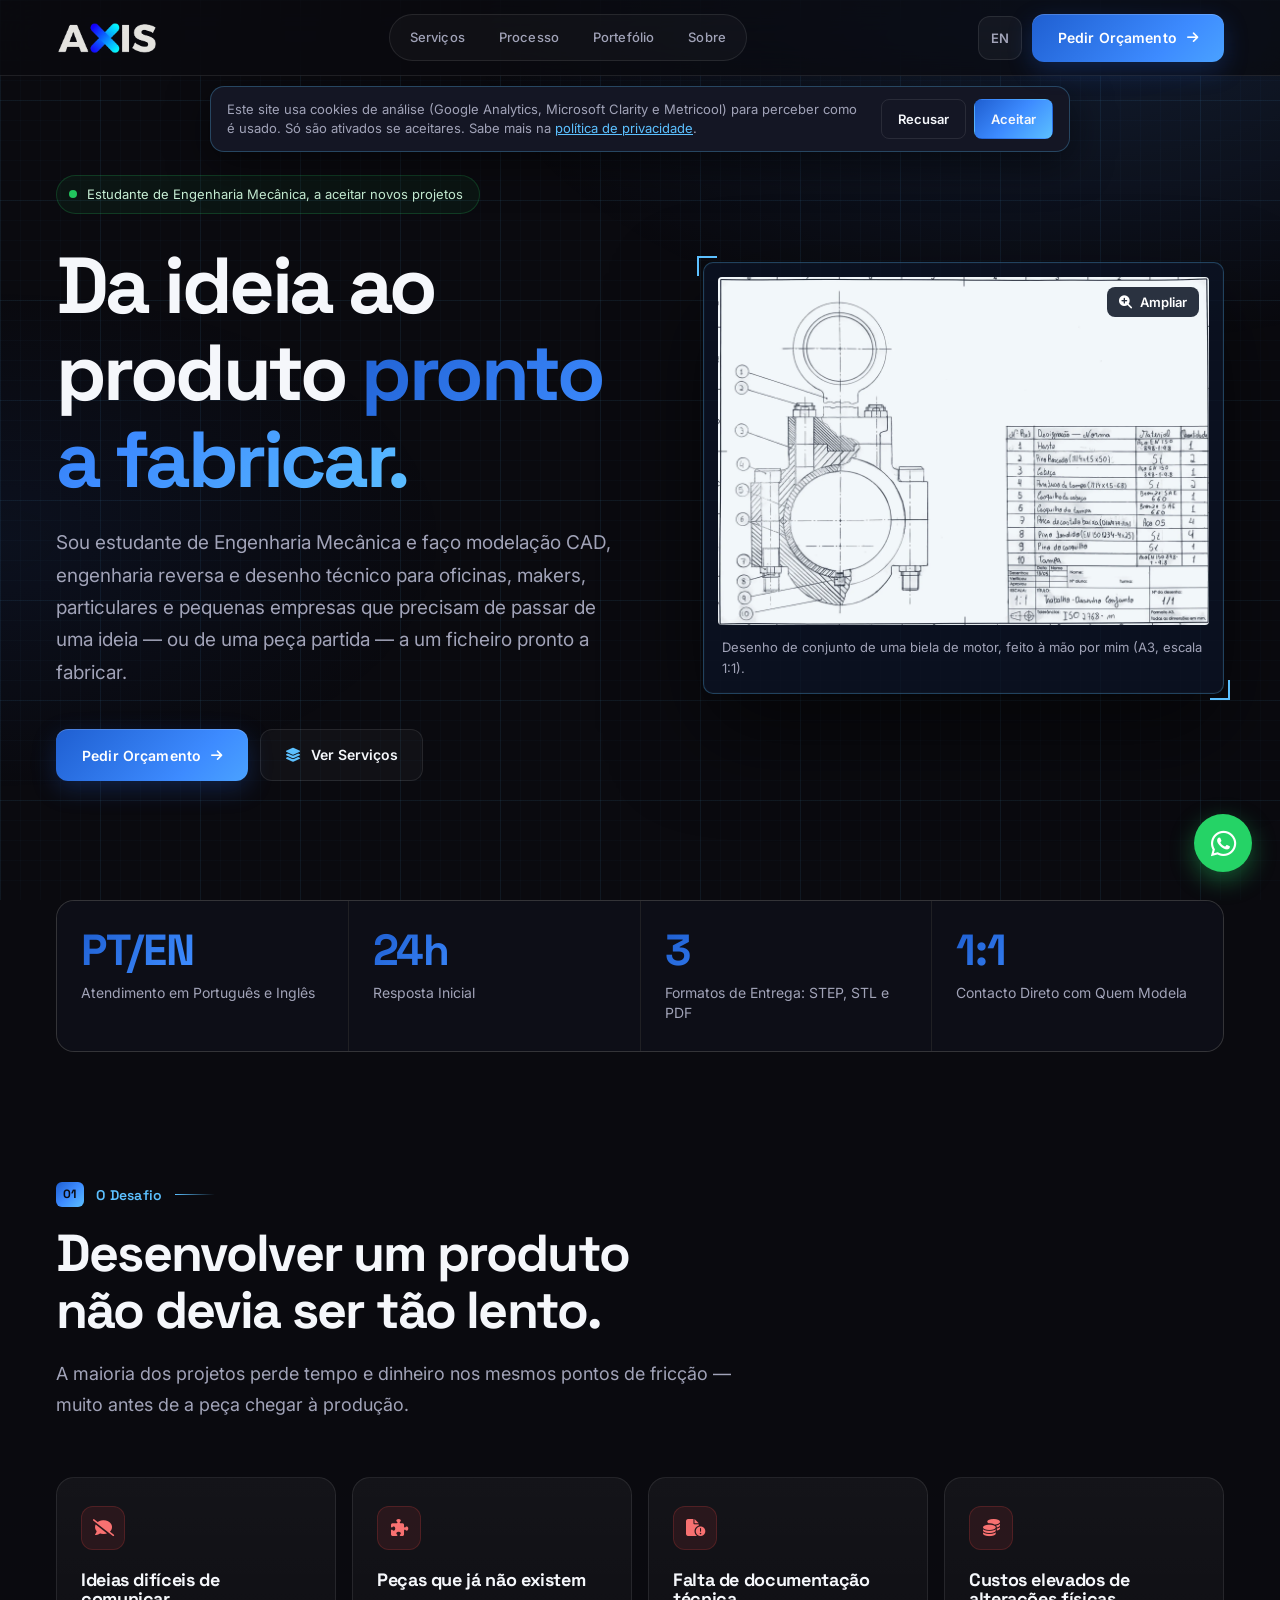
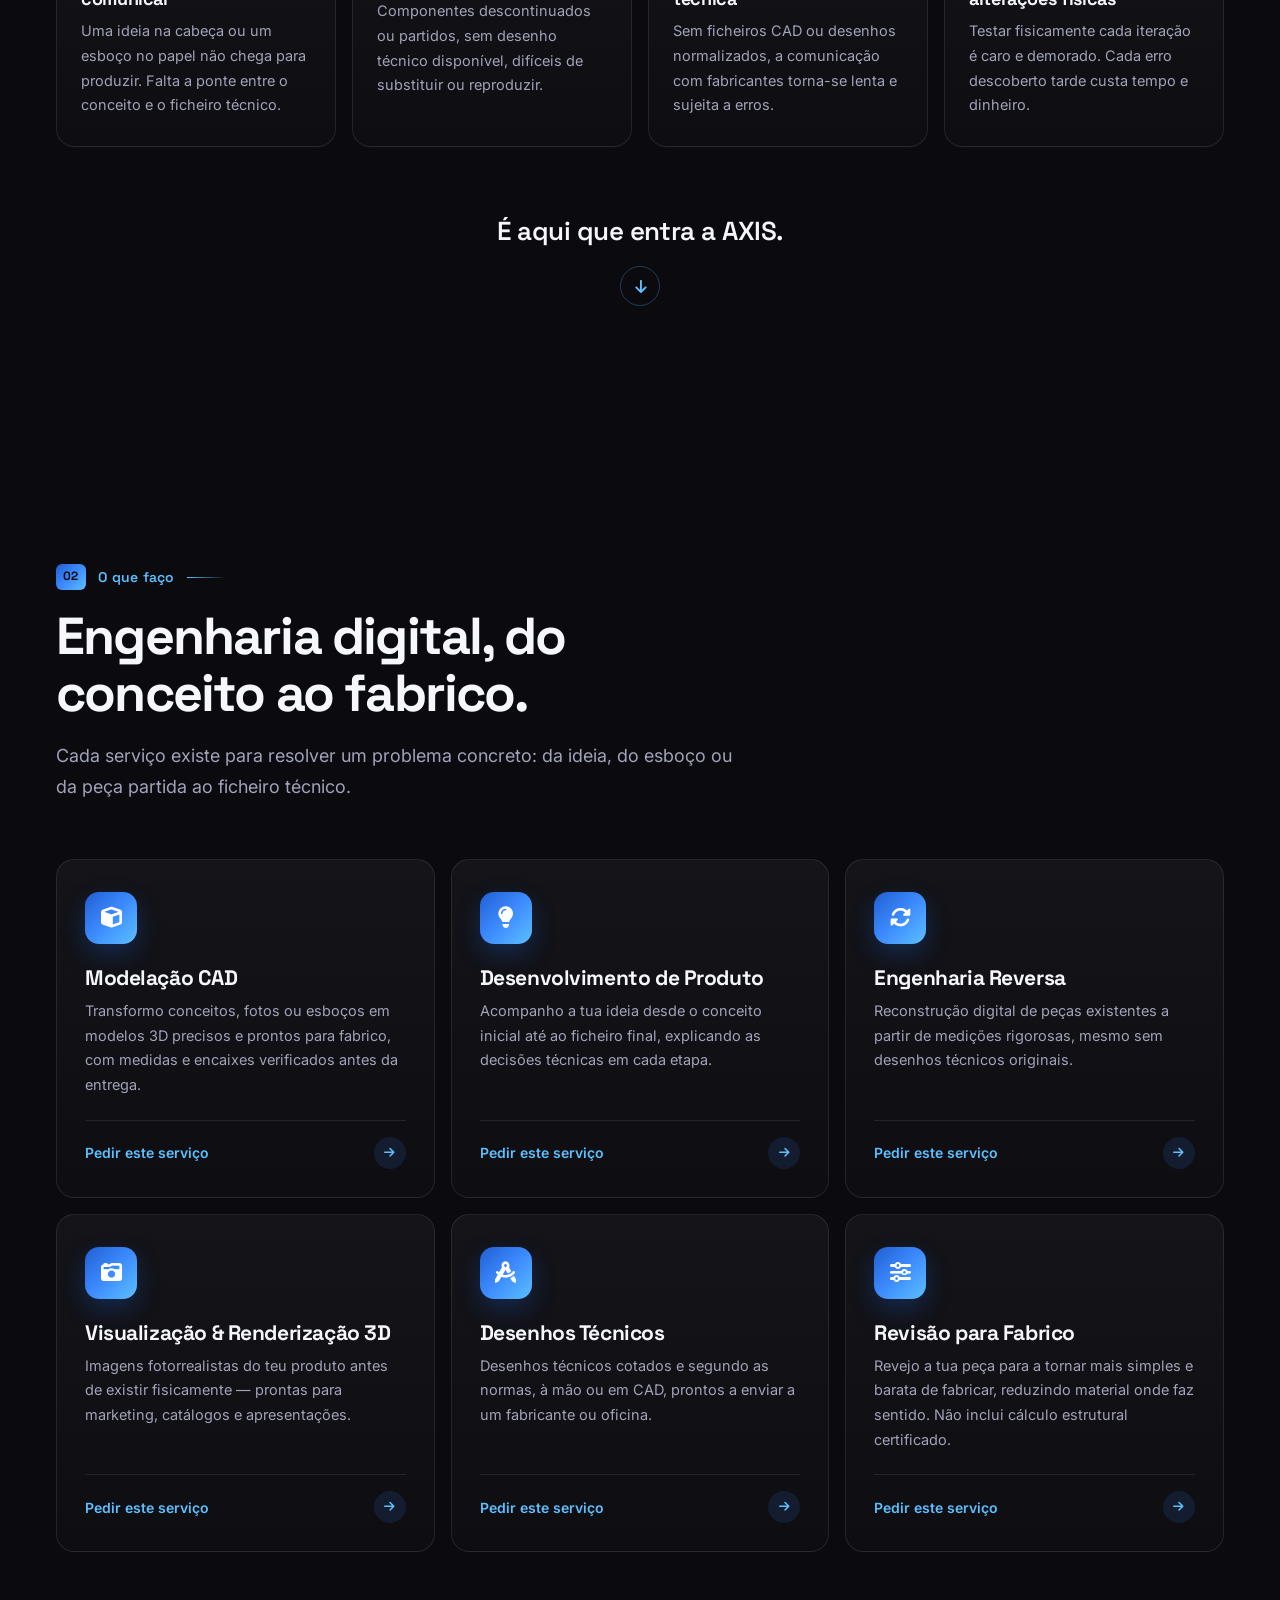
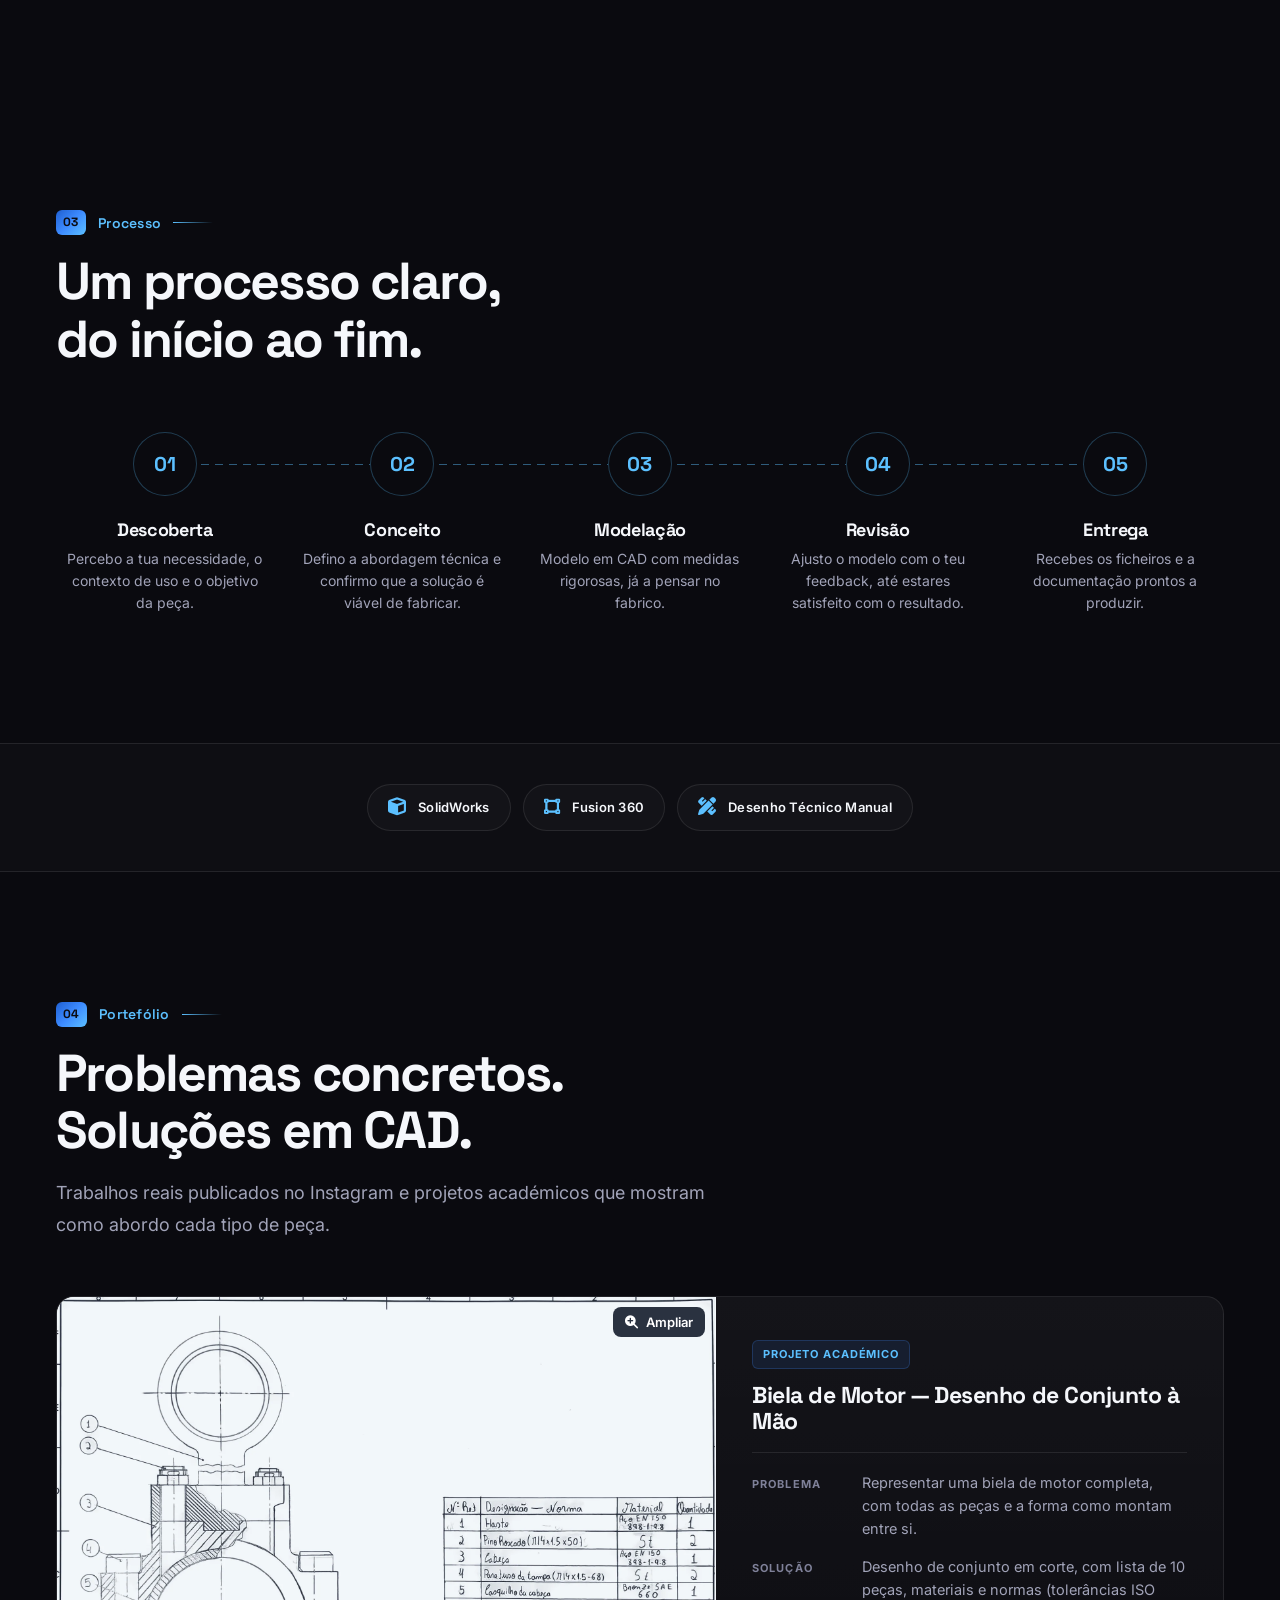
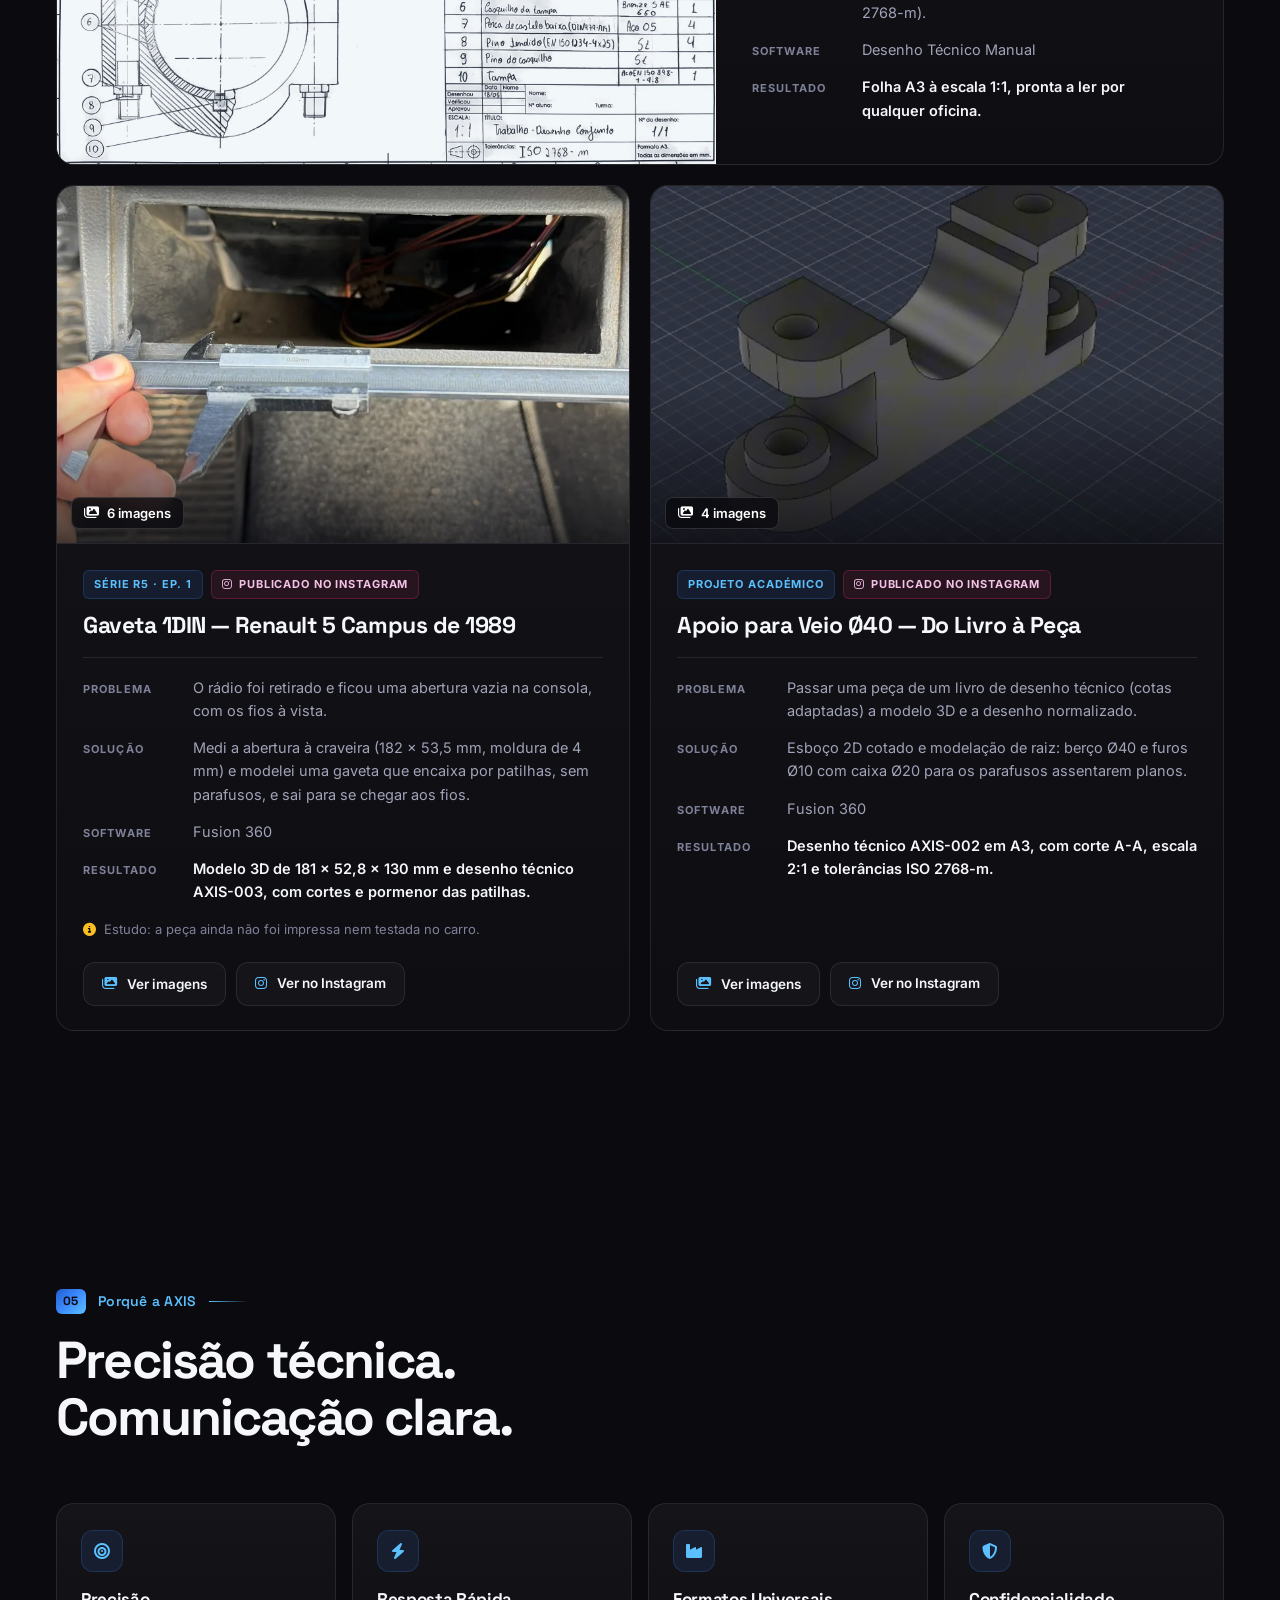
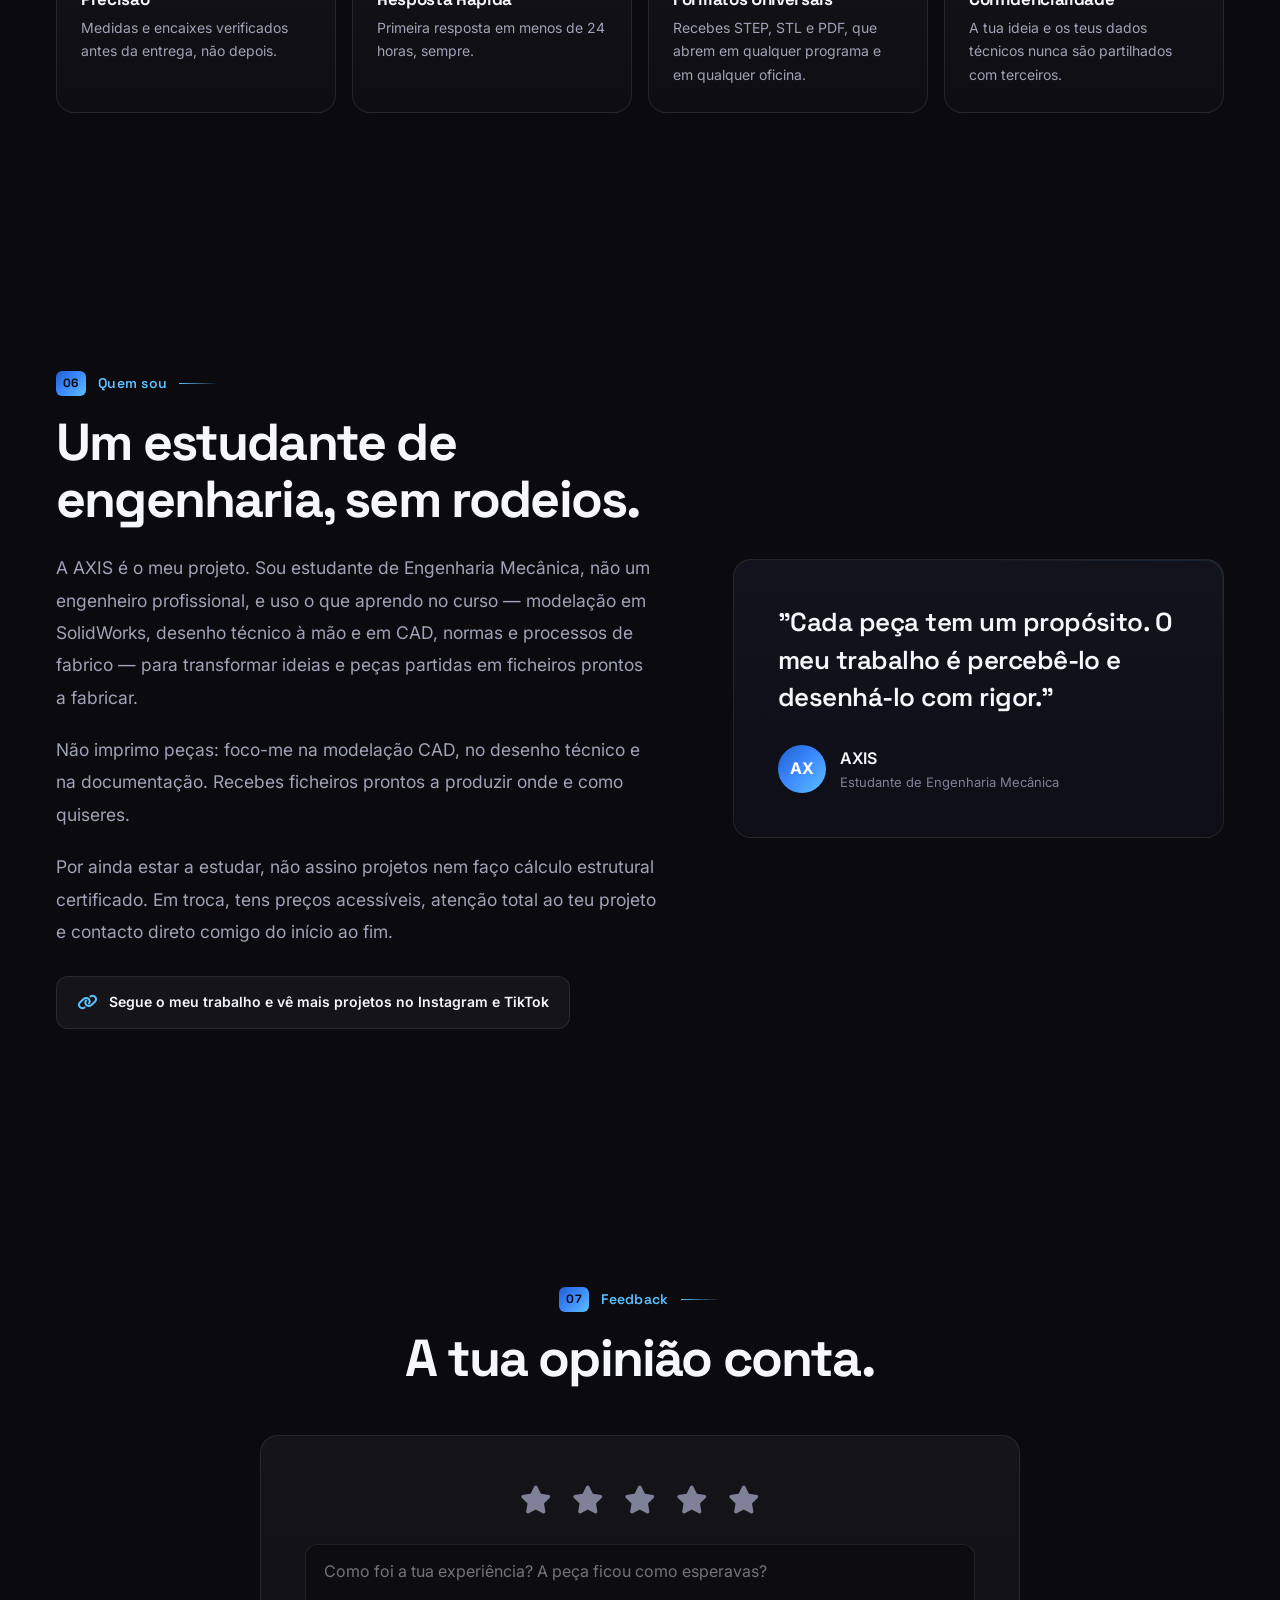
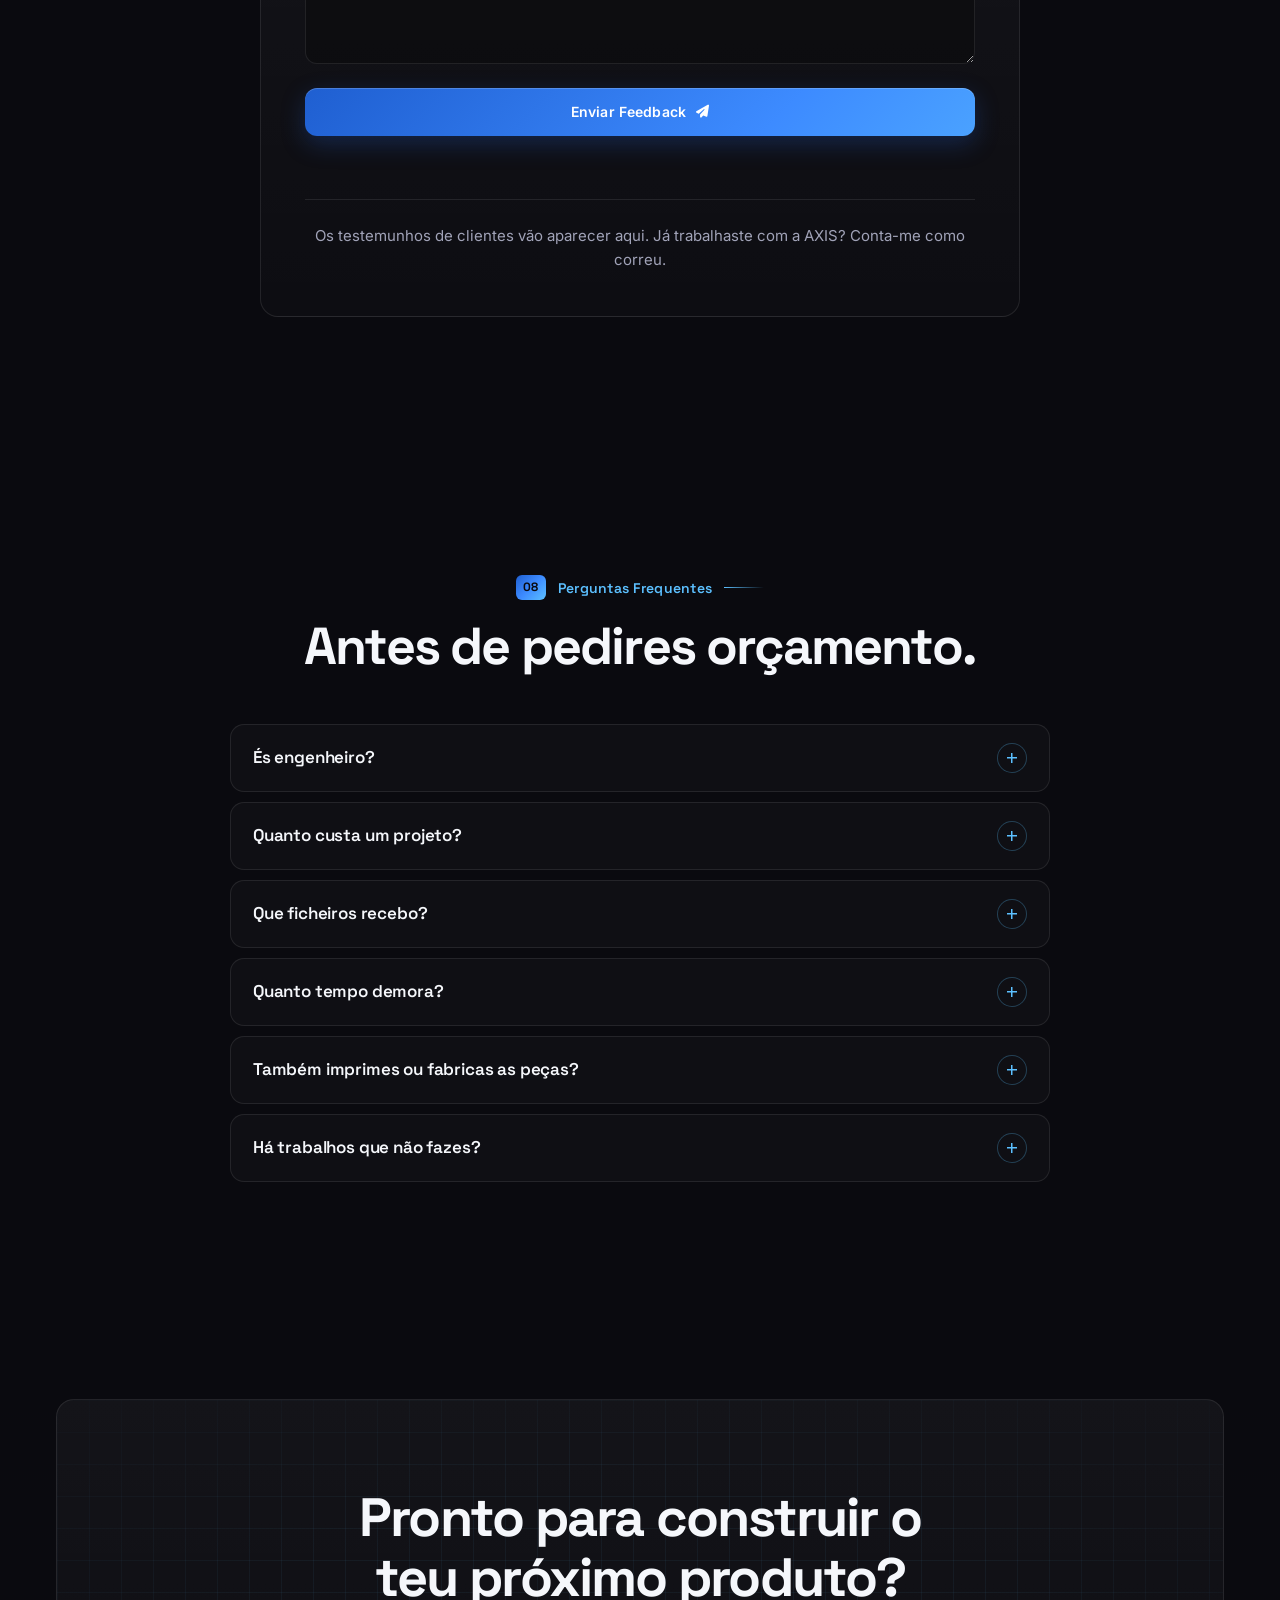
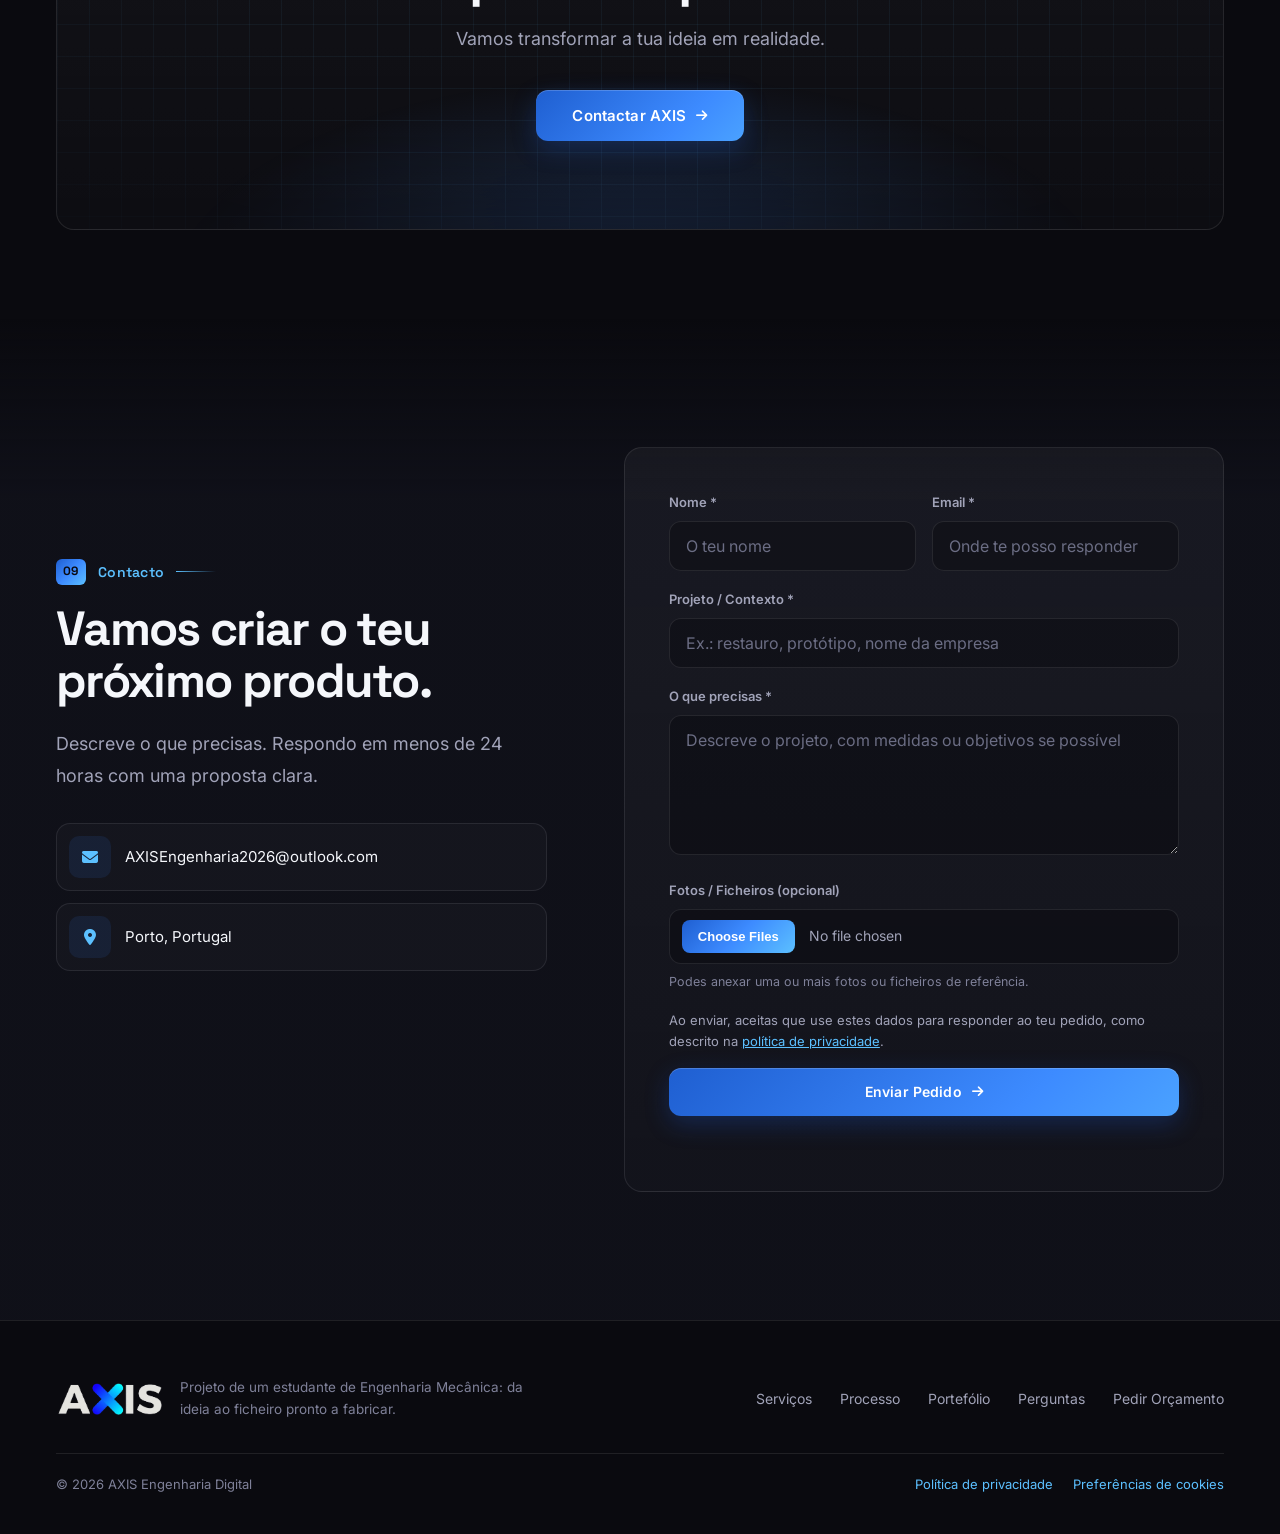
==== commit fdbee7fe: "Site mais profissional e melhor no telemóvel; portefólio com 2 projetos reais - Portefólio: sai o tr" ====
--- a/index.html
+++ b/index.html
@@ -19,7 +19,7 @@
 <meta name="twitter:image" content="https://carlospereiraaxis.github.io/AXIS2/axis-logo.png">
 <title>AXIS — Engenharia Digital | CAD, Engenharia Reversa & Desenhos Técnicos</title>
 <link rel="icon" type="image/svg+xml" href="data:image/svg+xml;charset=utf-8,%3Csvg xmlns='http://www.w3.org/2000/svg' viewBox='0 0 64 64'%3E%3Cdefs%3E%3ClinearGradient id='a' x1='0' y1='0' x2='1' y2='1'%3E%3Cstop offset='0%25' stop-color='%23003d99'/%3E%3Cstop offset='100%25' stop-color='%2333aaff'/%3E%3C/linearGradient%3E%3C/defs%3E%3Crect x='26' y='2' width='12' height='60' rx='6' transform='rotate(45 32 32)' fill='url(%23a)'/%3E%3Crect x='26' y='2' width='12' height='60' rx='6' transform='rotate(-45 32 32)' fill='url(%23a)'/%3E%3C/svg%3E">
-<link rel="stylesheet" href="https://cdnjs.cloudflare.com/ajax/libs/font-awesome/6.0.0/css/all.min.css">
+<link rel="stylesheet" href="https://cdnjs.cloudflare.com/ajax/libs/font-awesome/6.5.2/css/all.min.css">
 
 <!-- GOOGLE ANALYTICS + MICROSOFT CLARITY: só são carregados depois de o visitante aceitar cookies -->
 <script>
@@ -55,25 +55,32 @@
 
 :root {
 --bg-main: #0a0a0f;
---bg-panel: #12121a;
---bg-card: rgba(255, 255, 255, 0.03);
---bg-glass: rgba(255, 255, 255, 0.05);
---border-subtle: rgba(255, 255, 255, 0.1);
---text-main: #ffffff;
---text-muted: #9a9aae;
---text-dim: #7e7e95;
+--bg-panel: #10111a;
+--bg-elev: #141624;
+--bg-card: rgba(255, 255, 255, 0.025);
+--bg-glass: rgba(255, 255, 255, 0.045);
+--border-subtle: rgba(255, 255, 255, 0.09);
+--border-strong: rgba(92, 192, 255, 0.28);
+--text-main: #f5f7fb;
+--text-muted: #a1a3b8;
+--text-dim: #7f8199;
 --accent-primary: #3d8bff;
 --accent-secondary: #1f5fd1;
 --accent-tertiary: #5cc0ff;
 --accent-gradient: linear-gradient(135deg, #1f5fd1 0%, #3d8bff 50%, #5cc0ff 100%);
 --accent-glow: rgba(61, 139, 255, 0.35);
---header-bg: rgba(10, 10, 15, 0.8);
+--header-bg: rgba(10, 10, 15, 0.72);
 --font-display: 'Space Grotesk', sans-serif;
 --font-body: 'Inter', -apple-system, system-ui, sans-serif;
+--radius: 18px;
+--radius-sm: 12px;
+--gutter: clamp(20px, 5vw, 56px);
+--section-y: clamp(72px, 10vw, 128px);
+--ease: cubic-bezier(0.16, 1, 0.3, 1);
 }
 
 * { margin: 0; padding: 0; box-sizing: border-box; }
-html { scroll-behavior: smooth; }
+html { scroll-behavior: smooth; -webkit-text-size-adjust: 100%; }
 
 body {
 background: var(--bg-main);
@@ -81,172 +88,141 @@
 font-family: var(--font-body);
 line-height: 1.6;
 overflow-x: hidden;
-}
+-webkit-font-smoothing: antialiased;
+-webkit-tap-highlight-color: transparent;
+}
+body.menu-open { overflow: hidden; }
 
 img { max-width: 100%; }
-
-/* ========== ANIMATED BACKGROUND ========== */
-.bg-animation {
-position: fixed;
-inset: 0;
-z-index: -1;
-overflow: hidden;
-}
-
-.bg-orb {
-position: absolute;
-border-radius: 50%;
-filter: blur(80px);
-opacity: 0.5;
-animation: float 20s ease-in-out infinite;
-}
-
-.bg-orb-1 {
-width: 600px;
-height: 600px;
-background: linear-gradient(135deg, #6366f1 0%, #8b5cf6 100%);
-top: -200px;
-right: -100px;
-animation-delay: 0s;
-}
-
-.bg-orb-2 {
-width: 400px;
-height: 400px;
-background: linear-gradient(135deg, #06b6d4 0%, #22d3ee 100%);
-bottom: -150px;
-left: -100px;
-animation-delay: -7s;
-}
-
-.bg-orb-3 {
-width: 300px;
-height: 300px;
-background: linear-gradient(135deg, #8b5cf6 0%, #a78bfa 100%);
-top: 50%;
-left: 50%;
-animation-delay: -14s;
-}
-
-@keyframes float {
-0%, 100% { transform: translate(0, 0) scale(1); }
-25% { transform: translate(50px, -50px) scale(1.1); }
-50% { transform: translate(-30px, 30px) scale(0.95); }
-75% { transform: translate(40px, 20px) scale(1.05); }
-}
-
-/* Quadrícula de papel técnico */
-.bg-orb { display: none; }
+button { font-family: inherit; }
+
+/* ========== FUNDO: QUADRÍCULA DE PAPEL TÉCNICO ========== */
 body::before {
 content: "";
 position: fixed;
 inset: 0;
 background-image:
-radial-gradient(ellipse 70% 55% at 85% 0%, rgba(61, 139, 255, 0.12), transparent 70%),
-linear-gradient(rgba(92, 192, 255, 0.07) 1px, transparent 1px),
-linear-gradient(90deg, rgba(92, 192, 255, 0.07) 1px, transparent 1px),
-linear-gradient(rgba(92, 192, 255, 0.025) 1px, transparent 1px),
-linear-gradient(90deg, rgba(92, 192, 255, 0.025) 1px, transparent 1px);
-background-size: 100% 100%, 100px 100px, 100px 100px, 20px 20px, 20px 20px;
+radial-gradient(ellipse 70% 55% at 85% 0%, rgba(61, 139, 255, 0.14), transparent 70%),
+radial-gradient(ellipse 50% 40% at 0% 60%, rgba(31, 95, 209, 0.08), transparent 70%),
+linear-gradient(rgba(92, 192, 255, 0.06) 1px, transparent 1px),
+linear-gradient(90deg, rgba(92, 192, 255, 0.06) 1px, transparent 1px),
+linear-gradient(rgba(92, 192, 255, 0.022) 1px, transparent 1px),
+linear-gradient(90deg, rgba(92, 192, 255, 0.022) 1px, transparent 1px);
+background-size: 100% 100%, 100% 100%, 100px 100px, 100px 100px, 20px 20px, 20px 20px;
 z-index: -1;
 pointer-events: none;
 }
 
-/* ========== REVEAL ANIMATIONS ========== */
-.reveal {
+/* ========== ANIMAÇÕES DE ENTRADA ========== */
+.reveal, .reveal-left, .reveal-right {
 opacity: 0;
-transform: translateY(60px);
-transition: all 1s cubic-bezier(0.16, 1, 0.3, 1);
-}
-
-.reveal.active {
-opacity: 1;
-transform: translateY(0);
-}
-
-.reveal-left {
-opacity: 0;
-transform: translateX(-60px);
-transition: all 1s cubic-bezier(0.16, 1, 0.3, 1);
-}
-
-.reveal-left.active {
-opacity: 1;
-transform: translateX(0);
-}
-
-.reveal-right {
-opacity: 0;
-transform: translateX(60px);
-transition: all 1s cubic-bezier(0.16, 1, 0.3, 1);
-}
-
-.reveal-right.active {
-opacity: 1;
-transform: translateX(0);
-}
-
-.container { max-width: 1400px; margin: 0 auto; padding: 0 60px; }
+transform: translateY(28px);
+transition: opacity 0.8s var(--ease), transform 0.8s var(--ease);
+transition-delay: var(--d, 0s);
+}
+.reveal-left { transform: translateX(-28px); }
+.reveal-right { transform: translateX(28px); }
+.reveal.active, .reveal-left.active, .reveal-right.active { opacity: 1; transform: none; }
+
+.container { max-width: 1280px; margin: 0 auto; padding: 0 var(--gutter); }
 
 h1, h2, h3 {
 font-family: var(--font-display);
 font-weight: 700;
-letter-spacing: -0.04em;
+letter-spacing: -0.035em;
 line-height: 1.1;
 color: var(--text-main);
 }
 
+.section-title {
+font-size: clamp(30px, 4.4vw, 52px);
+max-width: 22ch;
+text-wrap: balance;
+}
+.center .section-title { margin-left: auto; margin-right: auto; }
+
+/* Etiqueta de secção numerada, como uma linha de chamada num desenho */
+main, .page-wrapper { counter-reset: sec; }
 .section-tag {
 display: inline-flex;
 align-items: center;
 gap: 12px;
-font-size: 15px;
+font-family: var(--font-display);
+font-size: 14px;
 font-weight: 600;
-letter-spacing: 0.01em;
+letter-spacing: 0.02em;
 color: var(--accent-tertiary);
-margin-bottom: 20px;
-}
-
-/* traço de cota com ponto, como uma linha de chamada num desenho */
+margin-bottom: 18px;
+counter-increment: sec;
+}
 .section-tag::before {
+content: counter(sec, decimal-leading-zero);
+font-size: 12px;
+font-weight: 700;
+color: var(--bg-main);
+background: var(--accent-gradient);
+padding: 3px 7px;
+border-radius: 6px;
+letter-spacing: 0.04em;
+}
+.section-tag::after {
 content: "";
-width: 36px;
+width: 40px;
 height: 1px;
-background: currentColor;
-box-shadow: -3px 0 0 2px transparent;
-border-left: 5px solid currentColor;
-border-radius: 0;
-}
-
-@keyframes pulse {
-0%, 100% { transform: scale(1); opacity: 1; }
-50% { transform: scale(1.5); opacity: 0.5; }
+background: linear-gradient(90deg, currentColor, transparent);
 }
 
 .section-intro {
 color: var(--text-muted);
-font-size: 18px;
+font-size: clamp(16px, 1.6vw, 18px);
 max-width: 680px;
-line-height: 1.8;
-margin-top: 20px;
-}
-
-/* ========== HEADER ========== */
+line-height: 1.75;
+margin-top: 18px;
+}
+.center .section-intro { margin-left: auto; margin-right: auto; }
+
+/* Brilho que segue o rato nos cartões (só em computador) */
+.spot { position: relative; isolation: isolate; }
+.spot::after {
+content: "";
+position: absolute;
+inset: 0;
+border-radius: inherit;
+background: radial-gradient(420px circle at var(--mx, 50%) var(--my, 0%), rgba(92, 192, 255, 0.10), transparent 45%);
+opacity: 0;
+transition: opacity 0.3s ease;
+pointer-events: none;
+z-index: -1;
+}
+@media (hover: hover) and (pointer: fine) {
+.spot:hover::after { opacity: 1; }
+}
+
+/* ========== CABEÇALHO ========== */
 header {
 position: fixed;
 top: 0;
 width: 100%;
-height: 80px;
+height: 76px;
 background: var(--header-bg);
-backdrop-filter: blur(20px);
+-webkit-backdrop-filter: saturate(140%) blur(18px);
+backdrop-filter: saturate(140%) blur(18px);
 border-bottom: 1px solid var(--border-subtle);
 z-index: 1000;
-transition: all 0.3s ease;
-}
-
-header.scrolled {
-height: 60px;
-background: rgba(10, 10, 15, 0.95);
+transition: height 0.3s ease, background 0.3s ease;
+}
+header.scrolled { height: 62px; background: rgba(10, 10, 15, 0.9); }
+
+.scroll-progress {
+position: absolute;
+left: 0;
+bottom: -1px;
+height: 2px;
+width: 100%;
+background: var(--accent-gradient);
+transform-origin: 0 50%;
+transform: scaleX(var(--progress, 0));
+pointer-events: none;
 }
 
 .header-inner {
@@ -254,64 +230,43 @@
 display: flex;
 align-items: center;
 justify-content: space-between;
+gap: 16px;
 }
 
 .brand-logo {
 display: flex;
 align-items: center;
-height: 72px;
+height: 34px;
 text-decoration: none;
-}
-
-.brand-logo img {
-height: 100%;
-width: auto;
-object-fit: contain;
-}
-
-nav { display: flex; gap: 4px; }
-
-nav a {
-font-size: 12px;
-letter-spacing: 0.08em;
-text-transform: uppercase;
+flex-shrink: 0;
+}
+header.scrolled .brand-logo { height: 30px; }
+.footer-logo { height: 36px; }
+.brand-logo img { height: 100%; width: auto; object-fit: contain; }
+
+nav#main-nav {
+display: flex;
+gap: 2px;
+padding: 4px;
+background: rgba(255, 255, 255, 0.03);
+border: 1px solid var(--border-subtle);
+border-radius: 999px;
+}
+nav#main-nav a {
+font-size: 13px;
+letter-spacing: 0.01em;
 color: var(--text-muted);
 text-decoration: none;
-font-weight: 600;
-padding: 10px 16px;
-border-radius: 8px;
-transition: all 0.3s ease;
-position: relative;
+font-weight: 500;
+padding: 8px 16px;
+border-radius: 999px;
+transition: color 0.25s ease, background 0.25s ease;
 white-space: nowrap;
 }
-
-nav a::after {
-content: "";
-position: absolute;
-bottom: 4px;
-left: 50%;
-transform: translateX(-50%);
-width: 0;
-height: 2px;
-background: var(--accent-gradient);
-border-radius: 2px;
-transition: width 0.3s ease;
-}
-
-nav a:hover {
-color: var(--text-main);
-background: var(--bg-glass);
-}
-
-nav a:hover::after {
-width: 24px;
-}
-
-.header-controls {
-display: flex;
-align-items: center;
-gap: 12px;
-}
+nav#main-nav a:hover { color: var(--text-main); }
+nav#main-nav a.is-active { color: var(--text-main); background: rgba(61, 139, 255, 0.16); }
+
+.header-controls { display: flex; align-items: center; gap: 10px; }
 
 .control-btn {
 width: 44px;
@@ -322,61 +277,143 @@
 background: var(--bg-glass);
 border: 1px solid var(--border-subtle);
 color: var(--text-muted);
-font-size: 14px;
+font: 600 13px var(--font-body);
 cursor: pointer;
-border-radius: 12px;
-transition: all 0.3s ease;
-}
-
-.control-btn:hover {
-color: var(--text-main);
-background: var(--bg-card);
-transform: translateY(-2px);
-}
+border-radius: var(--radius-sm);
+transition: color 0.25s ease, border-color 0.25s ease;
+}
+.control-btn:hover { color: var(--text-main); border-color: var(--border-strong); }
 
 .btn-premium {
 background: var(--accent-gradient);
+background-size: 140% 140%;
 color: #fff;
-padding: 14px 32px;
-font-size: 12px;
-font-weight: 700;
-text-transform: uppercase;
-letter-spacing: 0.1em;
+padding: 14px 26px;
+font-size: 14px;
+font-weight: 600;
+letter-spacing: 0.01em;
 text-decoration: none;
-border-radius: 12px;
-transition: all 0.4s cubic-bezier(0.16, 1, 0.3, 1);
+border-radius: var(--radius-sm);
+transition: transform 0.35s var(--ease), box-shadow 0.35s var(--ease), background-position 0.5s ease;
 border: none;
 cursor: pointer;
 display: inline-flex;
 align-items: center;
+justify-content: center;
 gap: 10px;
 white-space: nowrap;
 position: relative;
 overflow: hidden;
-}
-
-.btn-premium::before {
-content: "";
-position: absolute;
-inset: 0;
-background: linear-gradient(90deg, transparent, rgba(255,255,255,0.2), transparent);
-transform: translateX(-100%);
-transition: transform 0.5s;
-}
-
-.btn-premium:hover::before {
-transform: translateX(100%);
-}
-
-.btn-premium:hover {
-transform: translateY(-3px);
-box-shadow: 0 20px 40px var(--accent-glow);
-}
+min-height: 48px;
+box-shadow: 0 8px 24px rgba(31, 95, 209, 0.28), inset 0 1px 0 rgba(255, 255, 255, 0.18);
+}
+.btn-premium i { transition: transform 0.3s ease; font-size: 13px; }
+.btn-premium:hover { transform: translateY(-2px); box-shadow: 0 16px 36px var(--accent-glow), inset 0 1px 0 rgba(255, 255, 255, 0.2); background-position: 100% 0; }
+.btn-premium:hover i.fa-arrow-right { transform: translateX(4px); }
+.btn-premium:active { transform: translateY(0) scale(0.98); }
+
+.btn-outline {
+border: 1px solid var(--border-subtle);
+color: var(--text-main);
+padding: 14px 24px;
+font-size: 14px;
+text-decoration: none;
+font-weight: 600;
+border-radius: var(--radius-sm);
+transition: border-color 0.25s ease, background 0.25s ease, transform 0.3s var(--ease);
+display: inline-flex;
+align-items: center;
+justify-content: center;
+gap: 10px;
+background: rgba(255, 255, 255, 0.03);
+cursor: pointer;
+min-height: 48px;
+}
+.btn-outline i { color: var(--accent-tertiary); }
+.btn-outline:hover { border-color: var(--border-strong); background: var(--bg-glass); transform: translateY(-2px); }
 
 .hamburger {
 display: none;
 align-items: center;
 justify-content: center;
+width: 44px;
+height: 44px;
+background: var(--bg-glass);
+border: 1px solid var(--border-subtle);
+color: var(--text-main);
+font-size: 17px;
+cursor: pointer;
+padding: 0;
+border-radius: var(--radius-sm);
+line-height: 1;
+}
+
+/* ========== MENU DO TELEMÓVEL ========== */
+.mobile-menu {
+position: fixed;
+inset: 0;
+background: rgba(10, 10, 15, 0.97);
+-webkit-backdrop-filter: blur(16px);
+backdrop-filter: blur(16px);
+z-index: 1100;
+display: flex;
+flex-direction: column;
+justify-content: center;
+padding: 96px var(--gutter) 40px;
+gap: 4px;
+opacity: 0;
+visibility: hidden;
+transition: opacity 0.3s ease, visibility 0s linear 0.3s;
+counter-reset: mm;
+}
+.mobile-menu.open { opacity: 1; visibility: visible; transition: opacity 0.3s ease; }
+.mobile-menu a {
+font-family: var(--font-display);
+font-size: clamp(28px, 8vw, 40px);
+font-weight: 600;
+letter-spacing: -0.03em;
+color: var(--text-main);
+text-decoration: none;
+padding: 10px 0;
+border-bottom: 1px solid var(--border-subtle);
+display: flex;
+align-items: baseline;
+gap: 16px;
+opacity: 0;
+transform: translateY(16px);
+transition: opacity 0.4s var(--ease), transform 0.4s var(--ease), color 0.2s ease;
+}
+.mobile-menu a:not(.mobile-menu-cta)::before {
+counter-increment: mm;
+content: counter(mm, decimal-leading-zero);
+font-size: 13px;
+font-weight: 600;
+color: var(--accent-tertiary);
+letter-spacing: 0.04em;
+}
+.mobile-menu.open a { opacity: 1; transform: none; }
+.mobile-menu.open a:nth-of-type(2) { transition-delay: 0.04s; }
+.mobile-menu.open a:nth-of-type(3) { transition-delay: 0.08s; }
+.mobile-menu.open a:nth-of-type(4) { transition-delay: 0.12s; }
+.mobile-menu.open a:nth-of-type(5) { transition-delay: 0.16s; }
+.mobile-menu.open a:nth-of-type(6) { transition-delay: 0.2s; }
+.mobile-menu a:active { color: var(--accent-tertiary); }
+.mobile-menu a.mobile-menu-cta {
+margin-top: 28px;
+border: none;
+justify-content: center;
+font-family: var(--font-body);
+font-size: 16px;
+letter-spacing: 0;
+padding: 16px 24px;
+border-radius: var(--radius-sm);
+background: var(--accent-gradient);
+color: #fff;
+}
+.mobile-menu-close {
+position: absolute;
+top: 16px;
+right: var(--gutter);
 width: 44px;
 height: 44px;
 background: var(--bg-glass);
@@ -384,94 +421,111 @@
 color: var(--text-main);
 font-size: 18px;
 cursor: pointer;
-padding: 0;
-border-radius: 12px;
-transition: all 0.3s ease;
-line-height: 1;
-}
-
-/* ========== MOBILE MENU ========== */
-.mobile-menu {
-display: none;
-position: fixed;
-inset: 0;
-background: var(--bg-main);
-z-index: 1100;
-flex-direction: column;
-justify-content: center;
-align-items: center;
-gap: 20px;
-opacity: 0;
-transition: opacity 0.4s ease;
-}
-
-.mobile-menu.open {
-display: flex;
-opacity: 1;
-}
-
-.mobile-menu a {
-font-size: 17px;
-font-weight: 600;
-letter-spacing: 0.05em;
-text-transform: uppercase;
-color: var(--text-muted);
-text-decoration: none;
-padding: 10px 24px;
-border-radius: 8px;
-transition: all 0.3s ease;
-}
-
-.mobile-menu a:hover {
-color: var(--accent-primary);
-background: var(--bg-glass);
-}
-
-.mobile-menu-close {
-position: absolute;
-top: 24px;
-right: 24px;
-width: 50px;
-height: 50px;
-background: var(--bg-glass);
-border: 1px solid var(--border-subtle);
-color: var(--text-muted);
-font-size: 24px;
-cursor: pointer;
-border-radius: 12px;
-transition: all 0.3s ease;
+border-radius: var(--radius-sm);
 }
 
 /* ========== HERO ========== */
 .hero {
 min-height: 100vh;
+min-height: 100svh;
 display: flex;
 align-items: center;
-padding: 120px 0 80px;
+padding: 128px 0 72px;
 position: relative;
 }
 
 .hero-grid {
 display: grid;
 grid-template-columns: minmax(0, 1.05fr) minmax(0, 0.95fr);
-gap: 64px;
+gap: clamp(40px, 6vw, 72px);
 align-items: center;
 width: 100%;
 }
 
-.hero-content {
-max-width: 700px;
-}
-
-/* Folha de desenho técnico */
+.hero-content { max-width: 680px; }
+
+.hero-badge {
+display: inline-flex;
+align-items: center;
+gap: 10px;
+padding: 8px 16px 8px 12px;
+background: rgba(34, 197, 94, 0.06);
+border: 1px solid rgba(34, 197, 94, 0.22);
+border-radius: 999px;
+margin-bottom: 28px;
+font-size: 13px;
+color: #c8f0d6;
+animation: slideDown 0.9s var(--ease) both;
+}
+.hero-badge-dot {
+width: 8px;
+height: 8px;
+background: #22c55e;
+border-radius: 50%;
+box-shadow: 0 0 0 0 rgba(34, 197, 94, 0.6);
+animation: ping 2.2s ease-out infinite;
+flex-shrink: 0;
+}
+@keyframes ping {
+0% { box-shadow: 0 0 0 0 rgba(34, 197, 94, 0.55); }
+70%, 100% { box-shadow: 0 0 0 9px rgba(34, 197, 94, 0); }
+}
+@keyframes slideDown { from { opacity: 0; transform: translateY(-16px); } to { opacity: 1; transform: none; } }
+@keyframes slideUp { from { opacity: 0; transform: translateY(28px); } to { opacity: 1; transform: none; } }
+
+.hero h1 {
+font-size: clamp(40px, 6.2vw, 80px);
+margin-bottom: 24px;
+letter-spacing: -0.045em;
+text-wrap: balance;
+animation: slideUp 0.9s var(--ease) 0.1s both;
+}
+.hero h1 span {
+background: var(--accent-gradient);
+-webkit-background-clip: text;
+-webkit-text-fill-color: transparent;
+background-clip: text;
+}
+
+.hero-desc {
+color: var(--text-muted);
+font-size: clamp(16px, 1.5vw, 19px);
+max-width: 600px;
+line-height: 1.7;
+margin-bottom: 40px;
+animation: slideUp 0.9s var(--ease) 0.2s both;
+}
+
+.hero-actions {
+display: flex;
+gap: 12px;
+flex-wrap: wrap;
+animation: slideUp 0.9s var(--ease) 0.3s both;
+}
+
+/* Folha de desenho técnico com marcas de cota */
 .hero-sheet {
 margin: 0;
-background: rgba(10, 18, 34, 0.72);
-border: 1px solid rgba(92, 192, 255, 0.28);
-border-radius: 6px;
+position: relative;
+background: rgba(12, 20, 38, 0.72);
+border: 1px solid var(--border-strong);
+border-radius: 10px;
 padding: 14px;
-box-shadow: 0 30px 80px rgba(0, 0, 0, 0.45);
-}
+box-shadow: 0 40px 90px rgba(0, 0, 0, 0.5), 0 0 0 1px rgba(255, 255, 255, 0.02) inset;
+animation: slideUp 1s var(--ease) 0.35s both;
+}
+.hero-sheet::before, .hero-sheet::after {
+content: "";
+position: absolute;
+width: 18px;
+height: 18px;
+border-color: var(--accent-tertiary);
+border-style: solid;
+pointer-events: none;
+}
+.hero-sheet::before { top: -7px; left: -7px; border-width: 2px 0 0 2px; }
+.hero-sheet::after { bottom: -7px; right: -7px; border-width: 0 2px 2px 0; }
+
 .sheet-zoom {
 display: block;
 position: relative;
@@ -479,15 +533,16 @@
 padding: 0;
 border: none;
 background: #f2f6fa;
-border-radius: 3px;
+border-radius: 4px;
 cursor: zoom-in;
 overflow: hidden;
 }
-.sheet-zoom img { display: block; width: 100%; height: auto; }
+.sheet-zoom img { display: block; width: 100%; height: auto; transition: transform 0.6s var(--ease); }
+@media (hover: hover) { .sheet-zoom:hover img { transform: scale(1.025); } }
 .hero-sheet figcaption {
 font-size: 13px;
 color: var(--text-muted);
-padding: 10px 4px 0;
+padding: 12px 4px 0;
 }
 .sheet-zoom-hint {
 position: absolute;
@@ -498,713 +553,473 @@
 gap: 8px;
 padding: 7px 12px;
 border-radius: 8px;
-background: rgba(10, 18, 34, 0.85);
+background: rgba(10, 18, 34, 0.86);
 color: #fff;
 font: 600 13px var(--font-body);
-opacity: 0.9;
-transition: opacity 0.2s ease;
-}
-.sheet-zoom:hover .sheet-zoom-hint, .sheet-zoom:focus-visible .sheet-zoom-hint { opacity: 1; }
-.hero-sheet { animation: slideUp 1s ease-out 0.5s both; }
-
-/* Cartão em destaque no portefólio */
-.portfolio-featured {
-grid-column: 1 / -1;
-display: grid;
-grid-template-columns: minmax(0, 1.25fr) minmax(0, 1fr);
-gap: 36px;
-align-items: center;
-}
-.portfolio-zoom { border: 1px solid var(--border-subtle); }
-@media (max-width: 1024px) {
-.portfolio-featured { grid-template-columns: 1fr; gap: 24px; }
-}
-
-/* Desenho ampliado */
-.drawing-dialog { width: min(1500px, calc(100% - 24px)); max-height: 92vh; }
-.drawing-body { overflow: auto; max-height: calc(92vh - 60px); padding: 0 16px 16px; clear: both; }
-.drawing-body img { display: block; width: 100%; min-width: 960px; height: auto; border-radius: 4px; }
-
-.hero-badge {
-display: inline-flex;
-align-items: center;
-gap: 12px;
-padding: 12px 24px;
-background: var(--bg-glass);
-border: 1px solid var(--border-subtle);
-border-radius: 100px;
-margin-bottom: 32px;
-font-size: 13px;
-color: var(--text-muted);
-backdrop-filter: blur(10px);
-animation: slideDown 1s ease-out;
-}
-
-.hero-badge-dot {
-width: 10px;
-height: 10px;
-background: #22c55e;
-border-radius: 50%;
-animation: blink 2s ease-in-out infinite;
-}
-
-@keyframes blink {
-0%, 100% { opacity: 1; }
-50% { opacity: 0.4; }
-}
-
-@keyframes slideDown {
-from { opacity: 0; transform: translateY(-30px); }
-to { opacity: 1; transform: translateY(0); }
-}
-
-.hero h1 {
-font-size: clamp(40px, 6.5vw, 78px);
-margin-bottom: 24px;
-animation: slideUp 1s ease-out 0.2s both;
-}
-
-@keyframes slideUp {
-from { opacity: 0; transform: translateY(40px); }
-to { opacity: 1; transform: translateY(0); }
-}
-
-.hero h1 span {
-background: var(--accent-gradient);
--webkit-background-clip: text;
--webkit-text-fill-color: transparent;
-background-clip: text;
-}
-
-.hero-desc {
-color: var(--text-muted);
-font-size: 20px;
-max-width: 620px;
-line-height: 1.7;
-margin-bottom: 48px;
-animation: slideUp 1s ease-out 0.4s both;
-}
-
-.hero-actions {
-display: flex;
-gap: 16px;
-flex-wrap: wrap;
-animation: slideUp 1s ease-out 0.6s both;
-}
-
-.btn-outline {
-border: 2px solid var(--border-subtle);
-color: var(--text-main);
-padding: 16px 32px;
-font-size: 12px;
-text-transform: uppercase;
-letter-spacing: 0.1em;
-text-decoration: none;
-font-weight: 700;
-border-radius: 12px;
-transition: all 0.3s ease;
-display: inline-flex;
-align-items: center;
-gap: 10px;
-background: transparent;
-cursor: pointer;
-}
-
-.btn-outline:hover {
-border-color: var(--accent-primary);
-color: var(--accent-primary);
-background: var(--bg-glass);
-transform: translateY(-3px);
-}
-
-.section {
-padding: 120px 0;
-position: relative;
-}
-
-/* ========== STATS BAR ========== */
+transition: background 0.2s ease;
+}
+.sheet-zoom:hover .sheet-zoom-hint, .sheet-zoom:focus-visible .sheet-zoom-hint { background: var(--accent-secondary); }
+
+.section { padding: var(--section-y) 0; position: relative; }
+
+/* ========== BARRA DE DESTAQUES ========== */
 .stats-bar {
 display: grid;
 grid-template-columns: repeat(4, 1fr);
-gap: 40px;
-padding: 60px 0;
-border-top: 1px solid var(--border-subtle);
-border-bottom: 1px solid var(--border-subtle);
-margin-top: 80px;
-}
-
+gap: 1px;
+background: var(--border-subtle);
+border: 1px solid var(--border-subtle);
+border-radius: var(--radius);
+overflow: hidden;
+}
 .stat-item {
-text-align: center;
-position: relative;
-}
-
-.stat-item::after {
-content: "";
-position: absolute;
-right: -20px;
-top: 50%;
-transform: translateY(-50%);
-width: 1px;
-height: 40px;
-background: var(--border-subtle);
-}
-
-.stat-item:last-child::after {
-display: none;
-}
-
+background: rgba(13, 14, 22, 0.92);
+padding: 28px 24px;
+text-align: left;
+}
 .stat-number {
 font-family: var(--font-display);
-font-size: 48px;
+font-size: clamp(30px, 3.4vw, 44px);
 font-weight: 700;
+letter-spacing: -0.03em;
 background: var(--accent-gradient);
 -webkit-background-clip: text;
 -webkit-text-fill-color: transparent;
 background-clip: text;
 line-height: 1;
-margin-bottom: 8px;
-}
-
-.stat-label {
-font-size: 14px;
-color: var(--text-muted);
-line-height: 1.4;
-}
-
-/* ========== PROBLEM SECTION ========== */
+margin-bottom: 10px;
+}
+.stat-label { font-size: 14px; color: var(--text-muted); line-height: 1.45; }
+
+/* ========== CARTÕES (BASE COMUM) ========== */
+.problem-card, .service-card, .advantage-card, .portfolio-card, .about-card, .review-card, .contact-form, .final-cta-card {
+background: linear-gradient(180deg, rgba(255, 255, 255, 0.045), rgba(255, 255, 255, 0.015));
+border: 1px solid var(--border-subtle);
+border-radius: var(--radius);
+}
+
+/* ========== O DESAFIO ========== */
 .problem-grid {
 display: grid;
 grid-template-columns: repeat(4, 1fr);
-gap: 24px;
-margin-top: 60px;
-}
-
+gap: 16px;
+margin-top: 56px;
+}
 .problem-card {
-background: var(--bg-glass);
-border: 1px solid var(--border-subtle);
-border-radius: 20px;
-padding: 32px 28px;
-transition: all 0.4s ease;
-}
-
-.problem-card:hover {
-transform: translateY(-6px);
-border-color: rgba(239, 68, 68, 0.4);
-}
-
+padding: 28px 24px;
+transition: border-color 0.3s ease, transform 0.4s var(--ease);
+}
+.problem-card:hover { border-color: rgba(248, 113, 113, 0.35); }
 .problem-icon {
+width: 44px;
+height: 44px;
+display: flex;
+align-items: center;
+justify-content: center;
+background: rgba(239, 68, 68, 0.1);
+border: 1px solid rgba(239, 68, 68, 0.2);
+color: #f87171;
+border-radius: 12px;
+font-size: 17px;
+margin-bottom: 20px;
+}
+.problem-card h3 { font-size: 18px; margin-bottom: 10px; letter-spacing: -0.02em; }
+.problem-card p { color: var(--text-muted); font-size: 14.5px; line-height: 1.7; }
+
+.problem-bridge {
+display: flex;
+flex-direction: column;
+align-items: center;
+justify-content: center;
+gap: 14px;
+margin-top: 64px;
+text-align: center;
+}
+.problem-bridge span { font-family: var(--font-display); font-size: clamp(20px, 2.4vw, 26px); font-weight: 600; letter-spacing: -0.02em; }
+.problem-bridge i {
+width: 40px;
+height: 40px;
+display: grid;
+place-items: center;
+border-radius: 50%;
+border: 1px solid var(--border-strong);
+color: var(--accent-tertiary);
+font-size: 15px;
+animation: bounce-down 1.8s ease-in-out infinite;
+}
+@keyframes bounce-down { 0%, 100% { transform: translateY(0); } 50% { transform: translateY(6px); } }
+
+/* ========== SERVIÇOS ========== */
+.services-grid {
+display: grid;
+grid-template-columns: repeat(3, 1fr);
+gap: 16px;
+margin-top: 56px;
+}
+.service-card {
+padding: 32px 28px 28px;
+transition: border-color 0.3s ease, transform 0.4s var(--ease), box-shadow 0.4s var(--ease);
+display: flex;
+flex-direction: column;
+cursor: pointer;
+}
+@media (hover: hover) {
+.service-card:hover { transform: translateY(-4px); border-color: var(--border-strong); box-shadow: 0 30px 60px rgba(0, 0, 0, 0.35); }
+}
+.service-icon {
 width: 52px;
 height: 52px;
 display: flex;
 align-items: center;
 justify-content: center;
-background: rgba(239, 68, 68, 0.1);
-color: #f87171;
+background: var(--accent-gradient);
 border-radius: 14px;
+margin-bottom: 22px;
+font-size: 21px;
+color: #fff;
+box-shadow: 0 10px 24px rgba(31, 95, 209, 0.3);
+transition: transform 0.4s var(--ease);
+}
+.service-card:hover .service-icon { transform: rotate(-6deg) scale(1.05); }
+.service-card h3 { font-size: 21px; margin-bottom: 10px; letter-spacing: -0.02em; }
+.service-card p { color: var(--text-muted); font-size: 14.5px; margin-bottom: 22px; line-height: 1.7; flex-grow: 1; }
+
+.start-project-btn {
+color: var(--accent-tertiary);
+font-weight: 600;
+font-size: 14px;
+background: none;
+border: none;
+border-top: 1px solid var(--border-subtle);
+cursor: pointer;
+display: flex;
+align-items: center;
+justify-content: space-between;
+gap: 10px;
+padding: 16px 0 0;
+width: 100%;
+transition: color 0.25s ease;
+}
+.start-project-btn i {
+width: 32px;
+height: 32px;
+display: grid;
+place-items: center;
+border-radius: 50%;
+background: rgba(61, 139, 255, 0.12);
+font-size: 12px;
+transition: transform 0.3s var(--ease), background 0.3s ease;
+}
+.service-card:hover .start-project-btn { color: var(--text-main); }
+.service-card:hover .start-project-btn i { transform: translateX(3px); background: var(--accent-primary); color: #fff; }
+
+/* ========== PROCESSO (LINHA DO TEMPO) ========== */
+.process-grid {
+display: grid;
+grid-template-columns: repeat(5, 1fr);
+gap: 20px;
+margin-top: 64px;
+position: relative;
+list-style: none;
+}
+.process-grid::before {
+content: "";
+position: absolute;
+top: 32px;
+left: 10%;
+right: 10%;
+height: 1px;
+background: repeating-linear-gradient(90deg, rgba(92, 192, 255, 0.45) 0 8px, transparent 8px 14px);
+}
+.process-grid::after {
+content: "";
+position: absolute;
+top: 32px;
+left: 10%;
+height: 2px;
+width: calc(80% * var(--proc, 0));
+background: var(--accent-gradient);
+transition: width 0.2s linear;
+margin-top: -0.5px;
+}
+.process-step { text-align: center; position: relative; padding: 0 8px; }
+.step-number {
+width: 64px;
+height: 64px;
+display: flex;
+align-items: center;
+justify-content: center;
+background: var(--bg-main);
+border: 1px solid var(--border-strong);
+border-radius: 50%;
+margin: 0 auto 24px;
+font-family: var(--font-display);
 font-size: 20px;
-margin-bottom: 20px;
-}
-
-.problem-card h3 {
-font-size: 18px;
-margin-bottom: 10px;
-font-family: var(--font-display);
-}
-
-.problem-card p {
-color: var(--text-muted);
-font-size: 14px;
-line-height: 1.7;
-}
-
-.problem-bridge {
-display: flex;
-align-items: center;
-justify-content: center;
-gap: 16px;
-margin-top: 60px;
-text-align: center;
-}
-
-.problem-bridge span {
-font-family: var(--font-display);
-font-size: 22px;
-font-weight: 600;
-}
-
-.problem-bridge i {
-color: var(--accent-primary);
-font-size: 22px;
-animation: bounce-down 1.6s ease-in-out infinite;
-}
-
-@keyframes bounce-down {
-0%, 100% { transform: translateY(0); }
-50% { transform: translateY(6px); }
-}
-
-/* ========== SERVICES ========== */
-.services-grid {
+font-weight: 700;
+color: var(--accent-tertiary);
+position: relative;
+z-index: 1;
+transition: background 0.4s ease, color 0.4s ease, box-shadow 0.4s ease, border-color 0.4s ease;
+}
+.process-step.active .step-number, .process-step:hover .step-number {
+background: var(--accent-gradient);
+color: #fff;
+border-color: transparent;
+box-shadow: 0 0 0 6px rgba(61, 139, 255, 0.12), 0 14px 30px var(--accent-glow);
+}
+.process-step h3 { font-size: 18px; margin-bottom: 8px; letter-spacing: -0.02em; }
+.process-step p { font-size: 14px; color: var(--text-muted); line-height: 1.6; }
+
+/* ========== FERRAMENTAS ========== */
+.tech-section {
+padding: 40px 0;
+border-top: 1px solid var(--border-subtle);
+border-bottom: 1px solid var(--border-subtle);
+background: rgba(255, 255, 255, 0.02);
+}
+.tech-grid { display: flex; justify-content: center; align-items: center; gap: 12px; flex-wrap: wrap; }
+.tech-item {
+display: inline-flex;
+align-items: center;
+gap: 12px;
+padding: 12px 20px;
+border: 1px solid var(--border-subtle);
+border-radius: 999px;
+background: rgba(255, 255, 255, 0.025);
+transition: border-color 0.3s ease, transform 0.3s var(--ease);
+}
+.tech-item:hover { border-color: var(--border-strong); transform: translateY(-2px); }
+.tech-icon { font-size: 18px; color: var(--accent-tertiary); display: flex; }
+.tech-name { font-size: 13px; color: var(--text-main); font-weight: 600; letter-spacing: 0.02em; }
+
+/* ========== PORTEFÓLIO ========== */
+.portfolio-grid {
 display: grid;
-grid-template-columns: repeat(3, 1fr);
-gap: 28px;
-margin-top: 60px;
-}
-
-.service-card {
-background: var(--bg-glass);
-border: 1px solid var(--border-subtle);
-padding: 40px 32px;
-border-radius: 24px;
-transition: all 0.5s cubic-bezier(0.16, 1, 0.3, 1);
-position: relative;
+grid-template-columns: repeat(2, 1fr);
+gap: 20px;
+margin-top: 56px;
+}
+.portfolio-card {
+padding: 0;
 overflow: hidden;
 display: flex;
 flex-direction: column;
-}
-
-.service-card::before {
+transition: border-color 0.3s ease, transform 0.4s var(--ease), box-shadow 0.4s var(--ease);
+}
+@media (hover: hover) {
+.portfolio-card:hover { border-color: var(--border-strong); box-shadow: 0 30px 70px rgba(0, 0, 0, 0.4); }
+}
+.portfolio-media {
+position: relative;
+display: block;
+width: 100%;
+padding: 0;
+border: none;
+border-bottom: 1px solid var(--border-subtle);
+background: var(--bg-panel);
+cursor: zoom-in;
+overflow: hidden;
+aspect-ratio: 16 / 10;
+}
+.portfolio-media img {
+display: block;
+width: 100%;
+height: 100%;
+object-fit: cover;
+transition: transform 0.7s var(--ease);
+}
+@media (hover: hover) { .portfolio-card:hover .portfolio-media img { transform: scale(1.04); } }
+.portfolio-media::after {
 content: "";
 position: absolute;
 inset: 0;
-background: var(--accent-gradient);
-opacity: 0;
-transition: opacity 0.5s ease;
-}
-
-.service-card:hover {
-transform: translateY(-10px);
-border-color: var(--accent-primary);
-box-shadow: 0 40px 80px rgba(61, 139, 255, 0.15);
-}
-
-.service-card:hover::before {
-opacity: 0.05;
-}
-
-.service-icon {
-width: 64px;
-height: 64px;
-display: flex;
-align-items: center;
-justify-content: center;
-background: var(--accent-gradient);
-border-radius: 18px;
-margin-bottom: 24px;
-font-size: 26px;
+background: linear-gradient(180deg, transparent 55%, rgba(10, 10, 15, 0.75));
+pointer-events: none;
+}
+.media-count {
+position: absolute;
+left: 14px;
+bottom: 14px;
+z-index: 1;
+display: inline-flex;
+align-items: center;
+gap: 8px;
+padding: 7px 12px;
+border-radius: 8px;
+background: rgba(10, 10, 15, 0.78);
+border: 1px solid rgba(255, 255, 255, 0.14);
+-webkit-backdrop-filter: blur(6px);
+backdrop-filter: blur(6px);
 color: #fff;
-transition: transform 0.5s ease;
-}
-
-.service-card:hover .service-icon {
-transform: scale(1.1) rotate(5deg);
-}
-
-.service-card h3 {
-font-size: 22px;
-margin-bottom: 12px;
-font-family: var(--font-display);
-position: relative;
-z-index: 1;
-}
-
-.service-card p {
-color: var(--text-muted);
-font-size: 14.5px;
-margin-bottom: 24px;
-line-height: 1.75;
-position: relative;
-z-index: 1;
-flex-grow: 1;
-}
-
-.start-project-btn {
-color: var(--accent-primary);
-font-weight: 700;
-text-decoration: none;
-font-size: 13px;
-letter-spacing: 0.05em;
-text-transform: uppercase;
-background: none;
-border: none;
-cursor: pointer;
+font: 600 13px var(--font-body);
+}
+.portfolio-body { padding: 26px 26px 24px; display: flex; flex-direction: column; flex: 1; }
+.portfolio-tags { display: flex; flex-wrap: wrap; gap: 8px; margin-bottom: 14px; }
+.portfolio-tag {
 display: inline-flex;
 align-items: center;
-gap: 10px;
-padding: 0;
-transition: all 0.3s ease;
-position: relative;
-z-index: 1;
-}
-
-.start-project-btn i {
-transition: transform 0.3s ease;
-}
-
-.start-project-btn:hover {
-color: var(--text-main);
-}
-
-.start-project-btn:hover i {
-transform: translateX(5px);
-}
-
-/* ========== PROCESS ========== */
-.process-grid {
-display: grid;
-grid-template-columns: repeat(5, 1fr);
-gap: 0;
-margin-top: 60px;
-position: relative;
-}
-
-.process-step {
-text-align: center;
-padding: 40px 24px;
-position: relative;
-}
-
-.step-number {
-width: 100px;
-height: 100px;
-display: flex;
-align-items: center;
-justify-content: center;
-background: var(--bg-glass);
-border: 2px solid var(--border-subtle);
-border-radius: 50%;
-margin: 0 auto 24px;
-font-family: var(--font-display);
-font-size: 32px;
-font-weight: 700;
-background: var(--accent-gradient);
--webkit-background-clip: text;
--webkit-text-fill-color: transparent;
-background-clip: text;
-transition: all 0.5s ease;
-}
-
-.process-step:hover .step-number {
-transform: scale(1.1);
-box-shadow: 0 20px 40px var(--accent-glow);
-}
-
-.process-step h3 {
-font-size: 18px;
-margin-bottom: 12px;
-font-family: var(--font-display);
-}
-
-.process-step p {
-font-size: 13px;
-color: var(--text-muted);
-line-height: 1.6;
-}
-
-/* ========== PORTFOLIO / CASE STUDIES ========== */
-.portfolio-grid {
-display: grid;
-grid-template-columns: repeat(3, 1fr);
-gap: 28px;
-margin-top: 60px;
-}
-
-.portfolio-card {
-background: var(--bg-glass);
-border: 1px solid var(--border-subtle);
-border-radius: 24px;
-padding: 36px;
-transition: all 0.4s ease;
-}
-
-.portfolio-card:hover {
-transform: translateY(-8px);
-border-color: var(--accent-primary);
-}
-
-.portfolio-tag {
-display: inline-block;
-font-size: 10px;
-font-weight: 700;
-letter-spacing: 0.15em;
-text-transform: uppercase;
-color: var(--accent-tertiary);
-background: var(--bg-card);
-padding: 6px 12px;
-border-radius: 6px;
-margin-bottom: 16px;
-}
-
-.portfolio-card h3 {
-font-size: 20px;
-margin-bottom: 20px;
-font-family: var(--font-display);
-}
-
-.portfolio-row {
-margin-bottom: 16px;
-}
-
-.portfolio-row:last-child {
-margin-bottom: 0;
-}
-
-.portfolio-label {
-font-size: 10px;
-font-weight: 700;
-letter-spacing: 0.12em;
-text-transform: uppercase;
-color: var(--text-dim);
-margin-bottom: 4px;
-}
-
-.portfolio-value {
-font-size: 14px;
-color: var(--text-muted);
-line-height: 1.6;
-}
-
-.portfolio-value.highlight {
-color: var(--text-main);
-font-weight: 600;
-}
-
-/* ========== DIGITAL PRODUCTS ========== */
-.digital-products {
-background: var(--bg-glass);
-border: 1px solid var(--border-subtle);
-border-radius: 28px;
-padding: 64px;
-margin-top: 60px;
-position: relative;
-overflow: hidden;
-}
-
-.digital-products::before {
-content: "";
-position: absolute;
-top: -30%;
-right: -10%;
-width: 500px;
-height: 500px;
-background: var(--accent-gradient);
-opacity: 0.08;
-border-radius: 50%;
-filter: blur(90px);
-}
-
-.dp-header {
-position: relative;
-z-index: 1;
-max-width: 640px;
-margin-bottom: 44px;
-}
-
-.dp-header h3 {
-font-size: clamp(28px, 3.5vw, 38px);
-margin-bottom: 16px;
-}
-
-.dp-header p {
-color: var(--text-muted);
-font-size: 16px;
-line-height: 1.8;
-}
-
-.dp-grid {
-display: grid;
-grid-template-columns: repeat(5, 1fr);
-gap: 16px;
-position: relative;
-z-index: 1;
-}
-
-.dp-item {
-background: var(--bg-card);
-border: 1px solid var(--border-subtle);
-border-radius: 16px;
-padding: 24px 16px;
-text-align: center;
-position: relative;
-}
-
-.dp-item i {
-font-size: 22px;
-color: var(--accent-primary);
-margin-bottom: 12px;
-display: block;
-}
-
-.dp-item span {
-font-size: 13px;
-font-weight: 600;
-display: block;
-}
-
-.dp-badge {
-position: absolute;
-top: -10px;
-right: 50%;
-transform: translateX(50%);
-background: var(--accent-gradient);
-color: #fff;
-font-size: 9px;
+gap: 6px;
+font-size: 11px;
 font-weight: 700;
 letter-spacing: 0.08em;
 text-transform: uppercase;
-padding: 4px 10px;
-border-radius: 100px;
-white-space: nowrap;
-}
-
-/* ========== WHY CHOOSE AXIS ========== */
+color: var(--accent-tertiary);
+background: rgba(61, 139, 255, 0.1);
+border: 1px solid rgba(61, 139, 255, 0.22);
+padding: 5px 10px;
+border-radius: 6px;
+}
+.portfolio-tag.tag-ig { color: #f5c2e7; background: rgba(225, 48, 108, 0.1); border-color: rgba(225, 48, 108, 0.28); }
+.portfolio-card h3 { font-size: clamp(19px, 2vw, 23px); margin-bottom: 18px; letter-spacing: -0.02em; }
+.portfolio-rows {
+display: grid;
+gap: 14px;
+padding-top: 18px;
+border-top: 1px solid var(--border-subtle);
+}
+.portfolio-row { display: grid; grid-template-columns: 96px 1fr; gap: 14px; align-items: baseline; }
+.portfolio-label {
+font-size: 11px;
+font-weight: 700;
+letter-spacing: 0.1em;
+text-transform: uppercase;
+color: var(--text-dim);
+}
+.portfolio-value { font-size: 14.5px; color: var(--text-muted); line-height: 1.6; }
+.portfolio-value.highlight { color: var(--text-main); font-weight: 600; }
+.portfolio-note { font-size: 13px; color: var(--text-dim); margin-top: 16px; display: flex; gap: 8px; align-items: baseline; }
+.portfolio-note i { color: #fbbf24; }
+.portfolio-actions { display: flex; flex-wrap: wrap; gap: 10px; margin-top: auto; padding-top: 22px; }
+.portfolio-actions .btn-outline, .portfolio-actions .btn-premium { min-height: 44px; padding: 10px 18px; font-size: 13.5px; }
+
+/* Cartão em destaque (biela) */
+.portfolio-featured {
+grid-column: 1 / -1;
+display: grid;
+grid-template-columns: minmax(0, 1.3fr) minmax(0, 1fr);
+align-items: stretch;
+}
+.portfolio-featured .portfolio-zoom { border-radius: 0; border-right: 1px solid var(--border-subtle); display: flex; align-items: center; }
+.portfolio-featured .portfolio-body { justify-content: center; padding: 36px; }
+
+/* ========== GALERIA ========== */
+.privacy-dialog.gallery-dialog {
+width: min(1200px, calc(100% - 24px));
+max-height: 94vh;
+max-height: 94dvh;
+background: var(--bg-panel);
+}
+.gallery-stage {
+position: relative;
+display: flex;
+align-items: center;
+justify-content: center;
+padding: 56px 64px 12px;
+min-height: 50vh;
+touch-action: pan-y;
+}
+.gallery-stage img {
+display: block;
+max-width: 100%;
+max-height: calc(94vh - 190px);
+max-height: calc(94dvh - 190px);
+width: auto;
+height: auto;
+border-radius: 8px;
+background: #f2f6fa;
+user-select: none;
+-webkit-user-drag: none;
+transition: opacity 0.25s ease;
+}
+.gallery-stage img.is-loading { opacity: 0.2; }
+.gallery-nav {
+position: absolute;
+top: 50%;
+transform: translateY(-50%);
+width: 46px;
+height: 46px;
+border-radius: 50%;
+border: 1px solid var(--border-subtle);
+background: rgba(10, 10, 15, 0.8);
+color: #fff;
+font-size: 16px;
+cursor: pointer;
+display: grid;
+place-items: center;
+transition: background 0.2s ease, border-color 0.2s ease;
+}
+.gallery-nav:hover { background: var(--accent-secondary); border-color: transparent; }
+.gallery-prev { left: 10px; }
+.gallery-next { right: 10px; }
+.gallery-foot {
+display: flex;
+align-items: center;
+justify-content: space-between;
+gap: 16px;
+padding: 8px 24px 20px;
+}
+.gallery-caption { color: var(--text-muted); font-size: 14px; }
+.gallery-counter { color: var(--text-dim); font: 600 13px var(--font-display); white-space: nowrap; }
+.gallery-dots { display: flex; gap: 6px; justify-content: center; padding-bottom: 6px; }
+.gallery-dots button {
+width: 8px; height: 8px; padding: 0; border: none; border-radius: 99px;
+background: rgba(255, 255, 255, 0.22); cursor: pointer; transition: width 0.3s var(--ease), background 0.3s ease;
+}
+.gallery-dots button[aria-current="true"] { width: 22px; background: var(--accent-tertiary); }
+
+/* ========== PORQUÊ A AXIS ========== */
 .advantages-grid {
 display: grid;
 grid-template-columns: repeat(4, 1fr);
-gap: 24px;
-margin-top: 60px;
-}
-
-.advantage-card {
-padding: 28px;
-border-radius: 20px;
+gap: 16px;
+margin-top: 56px;
+}
+.advantage-card { padding: 26px 24px; transition: border-color 0.3s ease; }
+.advantage-card:hover { border-color: var(--border-strong); }
+.advantage-icon {
+width: 42px;
+height: 42px;
+display: flex;
+align-items: center;
+justify-content: center;
+color: var(--accent-tertiary);
+background: rgba(61, 139, 255, 0.1);
+border: 1px solid rgba(61, 139, 255, 0.2);
+border-radius: 12px;
+font-size: 16px;
+margin-bottom: 18px;
+}
+.advantage-card h3 { font-size: 17px; margin-bottom: 8px; letter-spacing: -0.02em; }
+.advantage-card p { font-size: 14px; color: var(--text-muted); line-height: 1.65; }
+
+/* ========== SOBRE ========== */
+.about-grid {
+display: grid;
+grid-template-columns: 1.1fr 0.9fr;
+gap: clamp(40px, 6vw, 80px);
+align-items: center;
+}
+.about-text h2 { margin-bottom: 24px; }
+.about-text p { font-size: clamp(16px, 1.4vw, 17.5px); color: var(--text-muted); line-height: 1.85; margin-bottom: 20px; }
+.about-social-link {
+display: inline-flex;
+align-items: center;
+gap: 12px;
+margin-top: 8px;
+padding: 14px 20px;
 background: var(--bg-glass);
 border: 1px solid var(--border-subtle);
-transition: all 0.3s ease;
-}
-
-.advantage-card:hover {
-border-color: var(--accent-primary);
-transform: translateY(-5px);
-}
-
-.advantage-icon {
-width: 44px;
-height: 44px;
-display: flex;
-align-items: center;
-justify-content: center;
-color: var(--accent-primary);
-background: var(--bg-card);
-border-radius: 12px;
-font-size: 18px;
-margin-bottom: 18px;
-}
-
-.advantage-card h3 {
-font-size: 16px;
-margin-bottom: 8px;
-font-family: var(--font-display);
-}
-
-.advantage-card p {
-font-size: 13px;
-color: var(--text-muted);
-line-height: 1.7;
-}
-
-/* ========== TECH STACK ========== */
-.tech-section {
-padding: 80px 0;
-background: var(--bg-glass);
-border-top: 1px solid var(--border-subtle);
-border-bottom: 1px solid var(--border-subtle);
-}
-
-.tech-grid {
-display: flex;
-justify-content: center;
-align-items: center;
-gap: 60px;
-flex-wrap: wrap;
-}
-
-.tech-item {
-display: flex;
-flex-direction: column;
-align-items: center;
-gap: 12px;
-opacity: 0.6;
-transition: all 0.3s ease;
-}
-
-.tech-item:hover {
-opacity: 1;
-transform: translateY(-5px);
-}
-
-.tech-icon {
-width: 60px;
-height: 60px;
-display: flex;
-align-items: center;
-justify-content: center;
-font-size: 32px;
-color: var(--text-muted);
-}
-
-.tech-name {
-font-size: 12px;
-color: var(--text-dim);
-text-transform: uppercase;
-letter-spacing: 0.1em;
-}
-
-/* ========== ABOUT ========== */
-.about-grid {
-display: grid;
-grid-template-columns: 1fr 1fr;
-gap: 80px;
-align-items: center;
-margin-top: 60px;
-}
-
-.about-text p {
-font-size: 18px;
-color: var(--text-muted);
-line-height: 1.9;
-margin-bottom: 24px;
-}
-
-.about-social-link {
-display: inline-flex;
-align-items: center;
-gap: 12px;
-padding: 16px 24px;
-background: var(--bg-glass);
-border: 1px solid var(--border-subtle);
-border-radius: 100px;
+border-radius: var(--radius-sm);
 color: var(--text-main);
 text-decoration: none;
 font-size: 14px;
 font-weight: 600;
-transition: all 0.3s ease;
-}
-
-.about-social-link i {
-color: var(--accent-primary);
-font-size: 16px;
-}
-
-.about-social-link:hover {
-border-color: var(--accent-primary);
-background: var(--bg-card);
-transform: translateY(-3px);
-}
-
-.about-visual {
-position: relative;
-}
-
-.about-card {
-background: var(--bg-glass);
-border: 1px solid var(--border-subtle);
-border-radius: 24px;
-padding: 40px;
-position: relative;
-overflow: hidden;
-}
-
+transition: border-color 0.25s ease, transform 0.3s var(--ease);
+}
+.about-social-link i { color: var(--accent-tertiary); font-size: 16px; }
+.about-social-link:hover { border-color: var(--border-strong); transform: translateY(-2px); }
+.about-visual { position: relative; }
+.about-card { padding: clamp(28px, 4vw, 44px); position: relative; overflow: hidden; }
 .about-card::before {
 content: "";
 position: absolute;
@@ -1213,32 +1028,28 @@
 width: 200%;
 height: 200%;
 background: conic-gradient(from 0deg, transparent, var(--accent-primary), transparent 30%);
-animation: rotate 4s linear infinite;
-opacity: 0.1;
-}
-
-@keyframes rotate {
-100% { transform: rotate(360deg); }
-}
-
+animation: rotate 6s linear infinite;
+opacity: 0.12;
+}
+.about-card::after {
+content: "";
+position: absolute;
+inset: 1px;
+border-radius: calc(var(--radius) - 1px);
+background: linear-gradient(180deg, #12131d, #0d0e16);
+}
+@keyframes rotate { 100% { transform: rotate(360deg); } }
 .about-quote {
-font-size: 24px;
+font-size: clamp(20px, 2.2vw, 26px);
 font-family: var(--font-display);
 font-weight: 600;
-line-height: 1.5;
-margin-bottom: 24px;
+letter-spacing: -0.02em;
+line-height: 1.45;
+margin-bottom: 28px;
 position: relative;
 z-index: 1;
 }
-
-.about-author {
-display: flex;
-align-items: center;
-gap: 16px;
-position: relative;
-z-index: 1;
-}
-
+.about-author { display: flex; align-items: center; gap: 14px; position: relative; z-index: 1; }
 .about-avatar {
 width: 48px;
 height: 48px;
@@ -1250,599 +1061,281 @@
 font-weight: 700;
 color: #fff;
 }
-
-.about-name {
-font-weight: 600;
-}
-
-.about-role {
-font-size: 13px;
-color: var(--text-dim);
-}
-
-/* ========== REVIEWS ========== */
-.reviews-container {
-max-width: 900px;
-margin: 60px auto 0;
-}
-
-.review-card {
-background: var(--bg-glass);
-border: 1px solid var(--border-subtle);
-border-radius: 24px;
-padding: 48px;
-}
-
-.review-form-header {
-text-align: center;
-margin-bottom: 40px;
-}
-
-.stars-input {
-display: flex;
-gap: 12px;
-justify-content: center;
-margin-bottom: 16px;
-}
-
+.about-name { font-weight: 600; }
+.about-role { font-size: 13px; color: var(--text-dim); }
+
+/* ========== FEEDBACK ========== */
+.reviews-container { max-width: 760px; margin: 48px auto 0; }
+.review-card { padding: clamp(24px, 4vw, 44px); }
+.review-form-header { text-align: center; margin-bottom: 24px; }
+.stars-input { display: flex; gap: 8px; justify-content: center; }
 .star-btn {
 font-size: 28px;
 color: var(--text-dim);
+background: none;
+border: none;
+padding: 6px;
 cursor: pointer;
-transition: all 0.3s cubic-bezier(0.175, 0.885, 0.32, 1.275);
-}
-
-.star-btn:hover {
-transform: scale(1.2);
-}
-
-.star-btn.active {
-color: #fbbf24;
-transform: scale(1.1);
-}
-
+line-height: 1;
+transition: transform 0.25s cubic-bezier(0.175, 0.885, 0.32, 1.275), color 0.2s ease;
+}
+.star-btn:hover { transform: scale(1.15); }
+.star-btn.active { color: #fbbf24; }
 .review-textarea {
 width: 100%;
-background: var(--bg-card);
+background: rgba(0, 0, 0, 0.25);
 border: 1px solid var(--border-subtle);
-border-radius: 16px;
-padding: 20px;
+border-radius: var(--radius-sm);
+padding: 16px 18px;
 color: var(--text-main);
 font-family: inherit;
-font-size: 15px;
-resize: none;
+font-size: 16px;
+resize: vertical;
 min-height: 120px;
-margin-bottom: 20px;
-transition: all 0.3s ease;
-}
-
-.review-textarea:focus {
-outline: none;
-border-color: var(--accent-primary);
-box-shadow: 0 0 0 4px var(--accent-glow);
-}
-
-.existing-reviews {
-margin-top: 48px;
-padding-top: 32px;
-border-top: 1px solid var(--border-subtle);
-}
-
-.review-item {
-padding: 24px 0;
-border-bottom: 1px solid var(--border-subtle);
-}
-
-.review-item:last-child {
-border-bottom: none;
-}
-
-.review-header {
+margin-bottom: 16px;
+transition: border-color 0.25s ease, box-shadow 0.25s ease;
+}
+.review-textarea:focus { outline: none; border-color: var(--accent-primary); box-shadow: 0 0 0 4px rgba(61, 139, 255, 0.18); }
+.existing-reviews { margin-top: 32px; padding-top: 24px; border-top: 1px solid var(--border-subtle); }
+.reviews-empty { color: var(--text-muted); font-size: 15px; text-align: center; }
+
+/* ========== PERGUNTAS FREQUENTES ========== */
+.faq-list {
+max-width: 820px;
+margin: 48px auto 0;
+display: flex;
+flex-direction: column;
+gap: 10px;
+text-align: left;
+}
+.faq-item {
+background: rgba(255, 255, 255, 0.025);
+border: 1px solid var(--border-subtle);
+border-radius: 14px;
+padding: 0 22px;
+transition: border-color 0.25s ease, background 0.25s ease;
+}
+.faq-item:hover { border-color: rgba(255, 255, 255, 0.16); }
+.faq-item[open] { border-color: var(--border-strong); background: rgba(61, 139, 255, 0.05); }
+.faq-item summary {
+cursor: pointer;
+list-style: none;
+padding: 18px 0;
+min-height: 56px;
+font-family: var(--font-display);
+font-weight: 600;
+font-size: 17px;
+letter-spacing: -0.01em;
 display: flex;
 justify-content: space-between;
 align-items: center;
-margin-bottom: 12px;
-}
-
-.review-stars {
-display: flex;
-gap: 4px;
-color: #fbbf24;
-font-size: 14px;
-}
-
-.review-date {
-font-size: 12px;
-color: var(--text-dim);
-}
-
-.review-project {
-display: inline-block;
-font-size: 11px;
-font-weight: 700;
-letter-spacing: 0.1em;
-text-transform: uppercase;
-color: var(--accent-primary);
-background: var(--bg-glass);
-padding: 6px 12px;
-border-radius: 6px;
-margin-bottom: 8px;
-}
-
-.review-text {
-color: var(--text-muted);
-line-height: 1.8;
-}
-
-/* ========== FINAL CTA ========== */
-.final-cta {
-padding: 100px 0;
-text-align: center;
-position: relative;
-}
-
-.final-cta-card {
-background: var(--bg-glass);
-border: 1px solid var(--border-subtle);
-border-radius: 32px;
-padding: 80px 40px;
-position: relative;
-overflow: hidden;
-}
-
+gap: 16px;
+}
+.faq-item summary::-webkit-details-marker { display: none; }
+.faq-item summary::after {
+content: "";
+width: 28px;
+height: 28px;
+flex-shrink: 0;
+border-radius: 50%;
+border: 1px solid var(--border-strong);
+background:
+linear-gradient(var(--accent-tertiary), var(--accent-tertiary)) center / 10px 1.5px no-repeat,
+linear-gradient(var(--accent-tertiary), var(--accent-tertiary)) center / 1.5px 10px no-repeat;
+transition: transform 0.3s var(--ease), background-size 0.3s ease;
+}
+.faq-item[open] summary::after {
+transform: rotate(180deg);
+background:
+linear-gradient(var(--accent-tertiary), var(--accent-tertiary)) center / 10px 1.5px no-repeat,
+linear-gradient(var(--accent-tertiary), var(--accent-tertiary)) center / 1.5px 0 no-repeat;
+}
+.faq-item p { color: var(--text-muted); padding-bottom: 20px; max-width: 70ch; font-size: 15px; line-height: 1.75; }
+.faq-item[open] p { animation: faqIn 0.35s var(--ease); }
+@keyframes faqIn { from { opacity: 0; transform: translateY(-6px); } to { opacity: 1; transform: none; } }
+
+/* ========== CHAMADA FINAL ========== */
+.final-cta { padding: clamp(48px, 7vw, 96px) 0; text-align: center; position: relative; }
+.final-cta-card { padding: clamp(48px, 7vw, 88px) clamp(24px, 4vw, 40px); position: relative; overflow: hidden; }
 .final-cta-card::before {
 content: "";
 position: absolute;
 inset: 0;
-background: var(--accent-gradient);
-opacity: 0.06;
-}
-
-.final-cta-card h2 {
-font-size: clamp(32px, 5vw, 52px);
-margin-bottom: 20px;
-position: relative;
-z-index: 1;
-}
-
-.final-cta-card p {
-color: var(--text-muted);
-font-size: 18px;
-margin-bottom: 40px;
-position: relative;
-z-index: 1;
-}
-
-.final-cta-card .btn-premium {
-position: relative;
-z-index: 1;
-padding: 18px 44px;
-font-size: 13px;
-}
-
-/* ========== CONTACT ========== */
+background:
+radial-gradient(ellipse 60% 80% at 50% 120%, rgba(61, 139, 255, 0.28), transparent 70%),
+linear-gradient(rgba(92, 192, 255, 0.06) 1px, transparent 1px),
+linear-gradient(90deg, rgba(92, 192, 255, 0.06) 1px, transparent 1px);
+background-size: 100% 100%, 32px 32px, 32px 32px;
+-webkit-mask-image: radial-gradient(ellipse 80% 80% at 50% 50%, #000 40%, transparent 100%);
+mask-image: radial-gradient(ellipse 80% 80% at 50% 50%, #000 40%, transparent 100%);
+}
+.final-cta-card h2 { font-size: clamp(30px, 5vw, 54px); margin: 0 auto 18px; position: relative; max-width: 18ch; text-wrap: balance; }
+.final-cta-card p { color: var(--text-muted); font-size: clamp(16px, 1.6vw, 18px); margin-bottom: 36px; position: relative; }
+.final-cta-card .btn-premium { position: relative; padding: 16px 36px; font-size: 15px; }
+
+/* ========== CONTACTO ========== */
 .contact-section {
-padding: 120px 0;
-background: var(--bg-panel);
+padding: var(--section-y) 0;
+background: linear-gradient(180deg, transparent, rgba(16, 17, 26, 0.9) 18%);
 position: relative;
 overflow: hidden;
 }
-
-.contact-section::before {
-content: "";
-position: absolute;
-top: -50%;
-right: -20%;
-width: 600px;
-height: 600px;
-background: var(--accent-gradient);
-opacity: 0.05;
-border-radius: 50%;
-filter: blur(100px);
-}
-
-.contact-grid {
-display: grid;
-grid-template-columns: 1fr 1.2fr;
-gap: 80px;
-}
-
-.contact-info h2 {
-font-size: 48px;
-margin-bottom: 24px;
-font-family: var(--font-display);
-}
-
-.contact-info p {
-color: var(--text-muted);
-font-size: 18px;
-line-height: 1.8;
-margin-bottom: 40px;
-}
-
-.contact-details {
-display: flex;
-flex-direction: column;
-gap: 24px;
-}
-
+.contact-grid { display: grid; grid-template-columns: 0.9fr 1.1fr; gap: clamp(40px, 6vw, 80px); align-items: start; }
+.contact-info { position: sticky; top: 110px; }
+.contact-info h2 { font-size: clamp(30px, 4vw, 48px); margin-bottom: 20px; text-wrap: balance; }
+.contact-info p { color: var(--text-muted); font-size: clamp(16px, 1.5vw, 18px); line-height: 1.75; margin-bottom: 32px; }
+.contact-details { display: flex; flex-direction: column; gap: 12px; }
 .contact-detail {
 display: flex;
 align-items: center;
-gap: 16px;
-}
-
+gap: 14px;
+padding: 12px;
+border: 1px solid var(--border-subtle);
+border-radius: 14px;
+background: rgba(255, 255, 255, 0.025);
+}
 .contact-detail-icon {
-width: 48px;
-height: 48px;
-background: var(--bg-glass);
-border: 1px solid var(--border-subtle);
-border-radius: 12px;
+width: 42px;
+height: 42px;
+flex-shrink: 0;
+background: rgba(61, 139, 255, 0.1);
+border-radius: 10px;
 display: flex;
 align-items: center;
 justify-content: center;
-color: var(--accent-primary);
-font-size: 18px;
-}
-
-.contact-detail-text {
-font-size: 15px;
-color: var(--text-muted);
-}
-
-.contact-form {
-background: var(--bg-glass);
-border: 1px solid var(--border-subtle);
-border-radius: 24px;
-padding: 48px;
-}
-
-.form-row {
-display: grid;
-grid-template-columns: 1fr 1fr;
-gap: 20px;
-margin-bottom: 20px;
-}
-
-.form-group {
-margin-bottom: 20px;
-}
-
-.form-group label {
-display: block;
-font-size: 12px;
-font-weight: 600;
-text-transform: uppercase;
-letter-spacing: 0.1em;
-color: var(--text-dim);
-margin-bottom: 10px;
-}
-
+color: var(--accent-tertiary);
+font-size: 16px;
+}
+.contact-detail-text { font-size: 15px; color: var(--text-main); overflow-wrap: anywhere; }
+a.contact-detail-text { color: inherit; text-decoration: none; }
+a.contact-detail-text:hover { color: var(--accent-tertiary); }
+
+.contact-form { padding: clamp(24px, 4vw, 44px); scroll-margin-top: 110px; }
+.form-row { display: grid; grid-template-columns: 1fr 1fr; gap: 16px; }
+.form-group { margin-bottom: 18px; }
+.form-group label { display: block; font-size: 13px; font-weight: 600; color: var(--text-muted); margin-bottom: 8px; }
 .form-input {
 width: 100%;
-background: var(--bg-card);
+background: rgba(0, 0, 0, 0.25);
 border: 1px solid var(--border-subtle);
-border-radius: 12px;
-padding: 16px 20px;
+border-radius: var(--radius-sm);
+padding: 14px 16px;
 color: var(--text-main);
 font-family: inherit;
-font-size: 15px;
-transition: all 0.3s ease;
-}
-
-.form-input:focus {
-outline: none;
-border-color: var(--accent-primary);
-box-shadow: 0 0 0 4px var(--accent-glow);
-}
-
-.form-textarea {
-min-height: 140px;
-resize: none;
-}
-
-.form-file {
-padding: 14px 20px;
-cursor: pointer;
-}
-
+font-size: 16px;
+min-height: 50px;
+transition: border-color 0.25s ease, box-shadow 0.25s ease;
+}
+.form-input::placeholder { color: #6b6d84; }
+.form-input:focus { outline: none; border-color: var(--accent-primary); box-shadow: 0 0 0 4px rgba(61, 139, 255, 0.18); }
+.form-textarea { min-height: 140px; resize: vertical; }
+.form-file { padding: 10px 12px; cursor: pointer; font-size: 14px; color: var(--text-muted); }
 .form-file::file-selector-button {
 background: var(--accent-gradient);
 color: #fff;
 border: none;
-padding: 8px 16px;
+padding: 9px 16px;
 border-radius: 8px;
-font-size: 12px;
-font-weight: 700;
-text-transform: uppercase;
-letter-spacing: 0.05em;
+font-size: 13px;
+font-weight: 600;
 cursor: pointer;
 margin-right: 14px;
-transition: opacity 0.3s ease;
-}
-
-.form-file::file-selector-button:hover {
-opacity: 0.85;
-}
-
-.form-file-hint {
-display: block;
-font-size: 12px;
+}
+.form-file-hint { display: block; font-size: 12.5px; color: var(--text-dim); margin-top: 8px; }
+.form-consent { font-size: 13px; color: var(--text-muted); margin: 4px 0 16px; }
+.form-status { min-height: 1.4em; margin-top: 12px; font-size: 14px; line-height: 1.5; color: var(--text-muted); }
+.form-status.ok { color: #34d399; }
+.form-status.warn { color: #fbbf24; }
+.form-status.err { color: #f87171; }
+
+/* ========== RODAPÉ ========== */
+footer { padding: 56px 0 40px; border-top: 1px solid var(--border-subtle); }
+.footer-content { display: flex; justify-content: space-between; align-items: center; gap: 32px; }
+.footer-brand { display: flex; align-items: center; gap: 16px; }
+.footer-text { color: var(--text-dim); font-size: 13.5px; max-width: 40ch; }
+.footer-links { display: flex; gap: 6px 28px; flex-wrap: wrap; }
+.footer-links a { color: var(--text-muted); text-decoration: none; font-size: 14px; padding: 6px 0; transition: color 0.25s ease; }
+.footer-links a:hover { color: var(--accent-tertiary); }
+.footer-legal {
+display: flex;
+flex-wrap: wrap;
+gap: 8px 24px;
+justify-content: space-between;
+border-top: 1px solid var(--border-subtle);
+margin-top: 32px;
+padding-top: 20px;
+font-size: 13px;
 color: var(--text-dim);
-margin-top: 8px;
-}
-
-/* ========== FOOTER ========== */
-footer {
-padding: 60px 0;
-border-top: 1px solid var(--border-subtle);
-}
-
-.footer-content {
-display: flex;
-justify-content: space-between;
-align-items: center;
-}
-
-.footer-brand {
-display: flex;
-align-items: center;
-gap: 16px;
-}
-
-.footer-text {
-color: var(--text-dim);
-font-size: 13px;
-}
-
-.footer-links {
-display: flex;
-gap: 32px;
-}
-
-.footer-links a {
-color: var(--text-muted);
-text-decoration: none;
-font-size: 13px;
-transition: all 0.3s ease;
-}
-
-.footer-links a:hover {
-color: var(--accent-primary);
-}
-
-/* ========== WHATSAPP FLOATING BUTTON ========== */
+}
+.footer-legal nav { display: flex; gap: 20px; flex-wrap: wrap; }
+.cookie-banner a, .form-consent a, .footer-legal a, .footer-legal button { color: var(--accent-tertiary); }
+.footer-legal a, .footer-legal button { background: none; border: none; font: inherit; cursor: pointer; text-decoration: none; padding: 0; }
+.footer-legal a:hover, .footer-legal button:hover { text-decoration: underline; }
+
+/* ========== WHATSAPP ========== */
 .whatsapp-float {
 position: fixed;
 bottom: 28px;
 right: 28px;
-width: 60px;
-height: 60px;
+width: 58px;
+height: 58px;
 background: #25D366;
 border-radius: 50%;
 display: flex;
 align-items: center;
 justify-content: center;
 color: #fff;
-font-size: 30px;
+font-size: 29px;
 text-decoration: none;
 box-shadow: 0 8px 24px rgba(37, 211, 102, 0.4);
 z-index: 900;
-transition: all 0.3s ease;
+transition: transform 0.3s var(--ease), box-shadow 0.3s ease;
 animation: whatsapp-pulse 2.5s ease-in-out infinite;
 }
-
-.whatsapp-float:hover {
-transform: scale(1.1);
-box-shadow: 0 12px 32px rgba(37, 211, 102, 0.55);
-}
-
+.whatsapp-float:hover { transform: scale(1.08); }
 @keyframes whatsapp-pulse {
 0%, 100% { box-shadow: 0 8px 24px rgba(37, 211, 102, 0.4); }
 50% { box-shadow: 0 8px 24px rgba(37, 211, 102, 0.4), 0 0 0 10px rgba(37, 211, 102, 0.15); }
 }
 
-@media (max-width: 680px) {
-.whatsapp-float {
+/* ========== BARRA DE AÇÃO NO TELEMÓVEL ========== */
+.mobile-cta {
+display: none;
+position: fixed;
+left: 12px;
+right: 12px;
+bottom: calc(12px + env(safe-area-inset-bottom, 0px));
+z-index: 950;
+gap: 10px;
+padding: 8px;
+background: rgba(16, 17, 26, 0.92);
+-webkit-backdrop-filter: blur(16px);
+backdrop-filter: blur(16px);
+border: 1px solid var(--border-strong);
+border-radius: 16px;
+box-shadow: 0 16px 40px rgba(0, 0, 0, 0.5);
+transform: translateY(140%);
+transition: transform 0.4s var(--ease);
+}
+.mobile-cta.show { transform: none; }
+.mobile-cta .btn-premium { flex: 1; min-height: 48px; padding: 12px 16px; }
+.mobile-cta-wa {
 width: 52px;
-height: 52px;
-font-size: 26px;
-bottom: 20px;
-right: 20px;
-}
-}
-
-/* ========== RESPONSIVE ========== */
-@media (max-width: 1200px) {
-.problem-grid { grid-template-columns: repeat(2, 1fr); }
-.services-grid { grid-template-columns: repeat(2, 1fr); }
-.portfolio-grid { grid-template-columns: repeat(2, 1fr); }
-.advantages-grid { grid-template-columns: repeat(2, 1fr); }
-.dp-grid { grid-template-columns: repeat(3, 1fr); }
-}
-
-@media (max-width: 1024px) {
-.container { padding: 0 40px; }
-
-nav { display: none; }
-.hamburger { display: flex; }
-.header-controls .btn-premium { display: none; }
-
-.process-grid {
-grid-template-columns: repeat(3, 1fr);
-}
-
-.process-step:nth-child(4),
-.process-step:nth-child(5) {
-display: none;
-}
-
-.about-grid {
-grid-template-columns: 1fr;
-gap: 40px;
-}
-
-.contact-grid {
-grid-template-columns: 1fr;
-gap: 40px;
-}
-
-.stats-bar {
-grid-template-columns: repeat(2, 1fr);
-gap: 32px;
-}
-
-.stat-item:nth-child(2)::after {
-display: none;
-}
-
-.form-row {
-grid-template-columns: 1fr;
-}
-
-.footer-content {
-flex-direction: column;
-gap: 24px;
-text-align: center;
-}
-
-.footer-links {
-flex-wrap: wrap;
-justify-content: center;
-}
-
-.digital-products { padding: 44px 28px; }
-}
-
-@media (max-width: 680px) {
-.container { padding: 0 24px; }
-
-.hero {
-min-height: auto;
-padding: 120px 0 60px;
-}
-
-.hero h1 { font-size: clamp(34px, 9vw, 52px); }
-
-.hero-desc { font-size: 16px; }
-
-.hero-actions {
-flex-direction: column;
-}
-
-.btn-premium, .btn-outline {
-width: 100%;
-justify-content: center;
-}
-
-.section { padding: 80px 0; }
-
-.problem-grid { grid-template-columns: 1fr; gap: 20px; }
-.services-grid { grid-template-columns: 1fr; gap: 20px; }
-.service-card { padding: 32px; }
-.portfolio-grid { grid-template-columns: 1fr; }
-.advantages-grid { grid-template-columns: 1fr 1fr; }
-.dp-grid { grid-template-columns: repeat(2, 1fr); }
-
-.process-grid { grid-template-columns: 1fr; }
-
-.process-step:nth-child(4),
-.process-step:nth-child(5) {
-display: block;
-}
-
-.stats-bar {
-grid-template-columns: 1fr;
-}
-
-.stat-item::after { display: none; }
-
-.tech-grid { gap: 32px; }
-
-.contact-section { padding: 80px 0; }
-
-.contact-form { padding: 32px; }
-
-.review-card { padding: 32px; }
-
-.final-cta-card { padding: 56px 24px; }
-}
-
-/* ========== ADIÇÕES: portefólio com imagens, FAQ, feedback ========== */
-.portfolio-img {
-display: block;
-width: 100%;
-aspect-ratio: 16 / 10;
-object-fit: cover;
-border-radius: 12px;
-border: 1px solid var(--border-subtle);
-background: var(--bg-panel);
-margin-bottom: 20px;
-}
-.reviews-empty {
-color: var(--text-muted);
-font-size: 15px;
-text-align: center;
-padding: 8px 0 0;
-}
-.faq-list {
-max-width: 820px;
-margin: 40px auto 0;
-display: flex;
-flex-direction: column;
-gap: 12px;
-text-align: left;
-}
-.faq-item {
-background: var(--bg-card);
-border: 1px solid var(--border-subtle);
-border-radius: 16px;
-padding: 0 24px;
-transition: border-color 0.2s ease;
-}
-.faq-item[open] { border-color: var(--accent-primary); }
-.faq-item summary {
-cursor: pointer;
-list-style: none;
-padding: 20px 0;
-font-family: var(--font-display);
-font-weight: 600;
-font-size: 18px;
-display: flex;
-justify-content: space-between;
-align-items: center;
-gap: 16px;
-}
-.faq-item summary::-webkit-details-marker { display: none; }
-.faq-item summary::after {
-content: '+';
-color: var(--accent-primary);
+min-height: 48px;
+flex-shrink: 0;
+border-radius: var(--radius-sm);
+background: #25D366;
+color: #fff;
+display: grid;
+place-items: center;
 font-size: 24px;
-line-height: 1;
-flex-shrink: 0;
-}
-.faq-item[open] summary::after { content: '\2212'; }
-.faq-item p {
-color: var(--text-muted);
-padding-bottom: 20px;
-max-width: 70ch;
-}
-a.contact-detail-text { color: inherit; text-decoration: none; }
-a.contact-detail-text:hover { color: var(--accent-primary); }
-:focus-visible { outline: 2px solid var(--accent-tertiary); outline-offset: 3px; }
-@media (prefers-reduced-motion: reduce) {
-html { scroll-behavior: auto; }
-*, *::before, *::after { animation-duration: 0.01ms !important; animation-iteration-count: 1 !important; transition-duration: 0.01ms !important; }
-.reveal, .reveal-left, .reveal-right { opacity: 1 !important; transform: none !important; }
-}
-
-/* Evita deslocamento lateral no telemóvel durante as animações de entrada */
-.page-wrapper { overflow-x: hidden; overflow-x: clip; }
+text-decoration: none;
+}
 
 /* ========== COOKIES ========== */
 .cookie-banner {
 position: fixed;
-top: calc(var(--header-h, 80px) + 10px);
+top: calc(var(--header-h, 76px) + 10px);
 left: 50%;
 transform: translateX(-50%);
 width: calc(100% - 32px);
@@ -1852,18 +1345,18 @@
 display: none;
 align-items: center;
 gap: 20px;
-background: var(--bg-panel);
-border: 1px solid rgba(92, 192, 255, 0.3);
-border-radius: 12px;
+background: var(--bg-elev);
+border: 1px solid var(--border-strong);
+border-radius: 14px;
 padding: 12px 16px;
 box-shadow: 0 12px 40px rgba(0, 0, 0, 0.5);
 }
 .cookie-banner.show { display: flex; }
 .cookie-banner p { flex: 1; font-size: 13px; line-height: 1.45; color: var(--text-muted); margin: 0; }
-.cookie-banner a, .form-consent a, .footer-legal a, .footer-legal button { color: var(--accent-tertiary); }
 .cookie-actions { display: flex; gap: 8px; flex-shrink: 0; }
 .cookie-actions button {
 padding: 9px 16px;
+min-height: 40px;
 border-radius: 8px;
 font: 600 13px var(--font-body);
 cursor: pointer;
@@ -1872,20 +1365,22 @@
 color: var(--text-main);
 }
 .cookie-actions button:hover { border-color: var(--accent-primary); }
-
-
-/* ========== POLÍTICA DE PRIVACIDADE ========== */
+#cookie-accept { background: var(--accent-gradient); border-color: transparent; }
+
+/* ========== JANELAS (PRIVACIDADE, DESENHO, GALERIA) ========== */
 .privacy-dialog {
 width: min(760px, calc(100% - 32px));
 max-height: min(85vh, 900px);
 margin: auto;
 background: var(--bg-panel);
 color: var(--text-main);
-border: 1px solid rgba(92, 192, 255, 0.3);
+border: 1px solid var(--border-strong);
 border-radius: 16px;
 padding: 0;
 }
-.privacy-dialog::backdrop { background: rgba(0, 0, 0, 0.7); backdrop-filter: blur(4px); }
+.privacy-dialog[open] { animation: dlgIn 0.3s var(--ease); }
+@keyframes dlgIn { from { opacity: 0; transform: translateY(12px) scale(0.98); } to { opacity: 1; transform: none; } }
+.privacy-dialog::backdrop { background: rgba(0, 0, 0, 0.75); -webkit-backdrop-filter: blur(4px); backdrop-filter: blur(4px); }
 .privacy-inner { padding: 36px 36px 28px; }
 .privacy-inner h2 { font-size: 30px; margin-bottom: 6px; }
 .privacy-inner h3 { font-size: 18px; margin: 26px 0 8px; letter-spacing: -0.01em; }
@@ -1897,70 +1392,167 @@
 position: sticky;
 top: 0;
 float: right;
-margin: 14px 14px 0 0;
-width: 40px;
-height: 40px;
+margin: 12px 12px 0 0;
+width: 44px;
+height: 44px;
 border-radius: 10px;
 border: 1px solid var(--border-subtle);
 background: var(--bg-main);
 color: var(--text-main);
 cursor: pointer;
 font-size: 18px;
-}
+z-index: 2;
+}
+.gallery-dialog .privacy-close { position: absolute; float: none; top: 0; right: 0; }
+.drawing-dialog { width: min(1500px, calc(100% - 24px)); max-height: 92vh; }
+.drawing-body { overflow: auto; max-height: calc(92vh - 60px); padding: 0 16px 16px; clear: both; }
+.drawing-body img { display: block; width: 100%; min-width: 960px; height: auto; border-radius: 4px; }
 html:not([lang="en"]) .only-en, html[lang="en"] .only-pt { display: none; }
 
-.contact-form { scroll-margin-top: 110px; }
-.form-status { min-height: 1.4em; margin-top: 12px; font-size: 14px; line-height: 1.5; color: var(--text-muted); }
-.form-status.ok { color: #34d399; }
-.form-status.warn { color: #fbbf24; }
-.form-status.err { color: #f87171; }
-section[id] { scroll-margin-top: 60px; }
-.form-consent { font-size: 13px; color: var(--text-muted); margin: 4px 0 16px; }
-
-/* ========== RODAPÉ LEGAL ========== */
-.footer-legal {
-display: flex;
-flex-wrap: wrap;
-gap: 8px 24px;
-justify-content: space-between;
-border-top: 1px solid var(--border-subtle);
-margin-top: 32px;
-padding-top: 20px;
-font-size: 13px;
-color: var(--text-dim);
-}
-.footer-legal nav { display: flex; gap: 20px; flex-wrap: wrap; }
-.footer-legal a, .footer-legal button { background: none; border: none; font: inherit; cursor: pointer; text-decoration: none; padding: 0; }
-.footer-legal a:hover, .footer-legal button:hover { text-decoration: underline; }
-
-/* ========== HERO RESPONSIVO ========== */
+:focus-visible { outline: 2px solid var(--accent-tertiary); outline-offset: 3px; }
+section[id] { scroll-margin-top: 64px; }
+.page-wrapper { overflow-x: hidden; overflow-x: clip; }
+
+/* ========== RESPONSIVO ========== */
+@media (max-width: 1200px) {
+.problem-grid { grid-template-columns: repeat(2, 1fr); }
+.services-grid { grid-template-columns: repeat(2, 1fr); }
+.advantages-grid { grid-template-columns: repeat(2, 1fr); }
+}
+
 @media (max-width: 1024px) {
+nav#main-nav { display: none; }
+.hamburger { display: flex; }
+.header-controls .btn-premium { display: none; }
+
 .hero-grid { grid-template-columns: 1fr; gap: 48px; }
-.hero-sheet { max-width: 620px; }
-}
+.hero-sheet { max-width: 640px; }
+
+.stats-bar { grid-template-columns: repeat(2, 1fr); }
+
+/* Processo em linha do tempo vertical: os 5 passos ficam todos visíveis */
+.process-grid { grid-template-columns: 1fr; gap: 0; max-width: 640px; margin-top: 48px; }
+.process-grid::before, .process-grid::after { top: 28px; bottom: 28px; left: 27px; right: auto; width: 1px; height: auto; }
+.process-grid::before { background: repeating-linear-gradient(180deg, rgba(92, 192, 255, 0.45) 0 8px, transparent 8px 14px); }
+.process-grid::after { width: 2px; height: calc((100% - 56px) * var(--proc, 0)); bottom: auto; margin: 0 0 0 -0.5px; transition: height 0.2s linear; }
+.process-step { display: grid; grid-template-columns: 56px 1fr; column-gap: 20px; text-align: left; padding: 0 0 32px; }
+.process-step:last-child { padding-bottom: 0; }
+.step-number { width: 56px; height: 56px; font-size: 17px; margin: 0; grid-row: span 2; }
+.process-step h3 { margin: 6px 0 6px; }
+
+.portfolio-featured { grid-template-columns: 1fr; }
+.portfolio-featured .portfolio-zoom { border-right: none; border-bottom: 1px solid var(--border-subtle); }
+.portfolio-featured .portfolio-body { padding: 28px 26px; }
+
+.about-grid { grid-template-columns: 1fr; gap: 40px; }
+.contact-grid { grid-template-columns: 1fr; gap: 40px; }
+.contact-info { position: static; }
+.form-row { grid-template-columns: 1fr; gap: 0; }
+
+.footer-content { flex-direction: column; gap: 24px; text-align: center; }
+.footer-brand { flex-direction: column; }
+.footer-links { justify-content: center; }
+}
+
+@media (max-width: 760px) {
+.portfolio-grid { grid-template-columns: 1fr; gap: 16px; }
+.gallery-stage { padding: 56px 8px 8px; min-height: 40vh; }
+.gallery-nav { top: auto; bottom: -52px; transform: none; width: 44px; height: 44px; }
+.gallery-prev { left: 16px; }
+.gallery-next { right: 16px; }
+.gallery-foot { flex-direction: column; align-items: center; text-align: center; padding: 14px 72px 18px; gap: 6px; }
+}
+
 @media (max-width: 680px) {
-.cookie-banner { top: calc(var(--header-h, 80px) + 6px); width: calc(100% - 16px); flex-direction: column; align-items: stretch; gap: 8px; padding: 10px 12px; }
+header { height: 64px; }
+header.scrolled { height: 58px; }
+.brand-logo, header.scrolled .brand-logo { height: 28px; }
+#lang-toggle { width: 44px; }
+
+.hero { min-height: auto; padding: 100px 0 48px; }
+.hero h1 { font-size: clamp(36px, 10.5vw, 52px); margin-bottom: 18px; }
+.hero-badge { font-size: 12px; margin-bottom: 22px; }
+.hero-desc { margin-bottom: 28px; }
+.hero-actions { display: grid; grid-template-columns: 1fr; }
+.hero-actions .btn-premium, .hero-actions .btn-outline { width: 100%; }
+.hero-sheet { padding: 8px; }
+.hero-sheet::before, .hero-sheet::after { width: 14px; height: 14px; }
+
+.stat-item { padding: 20px 16px; }
+.stat-label { font-size: 13px; }
+
+.section-tag { font-size: 13px; margin-bottom: 14px; }
+
+/* Cartões compactos: ícone ao lado do título */
+.problem-grid, .services-grid, .advantages-grid { grid-template-columns: 1fr; gap: 12px; margin-top: 36px; }
+.problem-card, .advantage-card {
+display: grid;
+grid-template-columns: 44px 1fr;
+column-gap: 16px;
+padding: 20px 18px;
+}
+.problem-icon, .advantage-icon { margin: 0; grid-row: span 2; }
+.problem-card h3, .advantage-card h3 { font-size: 16.5px; margin: 2px 0 6px; }
+.problem-card p, .advantage-card p { font-size: 14px; }
+.problem-bridge { margin-top: 44px; }
+
+.service-card {
+display: grid;
+grid-template-columns: 48px 1fr;
+column-gap: 16px;
+align-items: center;
+padding: 22px 20px 18px;
+}
+.service-icon { width: 48px; height: 48px; font-size: 19px; margin: 0; border-radius: 13px; }
+.service-card h3 { font-size: 18px; margin: 0; }
+.service-card p { grid-column: 1 / -1; margin: 14px 0 16px; font-size: 14px; }
+.start-project-btn { grid-column: 1 / -1; padding-top: 14px; }
+
+.tech-section { padding: 28px 0; }
+.tech-item { padding: 10px 16px; }
+
+.portfolio-body, .portfolio-featured .portfolio-body { padding: 22px 20px 20px; }
+.portfolio-row { grid-template-columns: 1fr; gap: 4px; }
+.portfolio-actions { display: grid; grid-template-columns: 1fr; gap: 8px; }
+
+.about-text h2 { margin-bottom: 18px; }
+.about-social-link { width: 100%; }
+
+.faq-item { padding: 0 16px; }
+.faq-item summary { font-size: 16px; padding: 16px 0; }
+
+.final-cta-card .btn-premium { width: 100%; }
+
+.cookie-banner { top: calc(var(--header-h, 64px) + 6px); width: calc(100% - 16px); flex-direction: column; align-items: stretch; gap: 8px; padding: 10px 12px; }
 .cookie-banner p { font-size: 12px; }
 .cookie-actions button { flex: 1; padding: 8px 12px; }
-.privacy-inner { padding: 28px 22px 22px; }
-.hero-sheet { padding: 8px; }
+.privacy-inner { padding: 28px 20px 22px; }
+
+/* No telemóvel o WhatsApp passa para a barra de ação */
+.whatsapp-float { display: none; }
+.mobile-cta { display: flex; }
+footer { padding-bottom: 104px; }
+}
+
+@media (max-width: 380px) {
+.stats-bar { grid-template-columns: 1fr 1fr; }
+.stat-number { font-size: 26px; }
+}
+
+@media (prefers-reduced-motion: reduce) {
+html { scroll-behavior: auto; }
+*, *::before, *::after { animation-duration: 0.01ms !important; animation-iteration-count: 1 !important; transition-duration: 0.01ms !important; }
+.reveal, .reveal-left, .reveal-right { opacity: 1 !important; transform: none !important; }
 }
 </style>
 <noscript><style>.reveal, .reveal-left, .reveal-right { opacity: 1 !important; transform: none !important; }</style></noscript>
 </head>
 <body>
 
-<!-- ANIMATED BACKGROUND -->
-<div class="bg-animation">
-<div class="bg-orb bg-orb-1"></div>
-<div class="bg-orb bg-orb-2"></div>
-<div class="bg-orb bg-orb-3"></div>
-</div>
-
 <header>
 <div class="container header-inner">
 <a href="#home" class="brand-logo">
-<img src="axis-logo.png" alt="AXIS">
+<img src="img/axis-logo-wide.png" width="309" height="103" alt="AXIS">
 </a>
 
 <nav id="main-nav">
@@ -1971,7 +1563,7 @@
 </nav>
 
 <div class="header-controls">
-<button class="hamburger" id="hamburgerBtn" aria-label="Abrir menu" aria-controls="mobileMenu"><i class="fas fa-bars"></i></button>
+<button class="hamburger" id="hamburgerBtn" aria-label="Abrir menu" aria-controls="mobileMenu" aria-expanded="false"><i class="fas fa-bars"></i></button>
 <button id="lang-toggle" class="control-btn" aria-label="Mudar idioma">EN</button>
 <button class="btn-premium" onclick="scrollToProject('quote')" data-i18n="navBtnStart">
 <span>Pedir Orçamento</span>
@@ -1979,16 +1571,18 @@
 </button>
 </div>
 </div>
+<div class="scroll-progress" aria-hidden="true"></div>
 </header>
 
 <!-- MOBILE MENU -->
-<div class="mobile-menu" id="mobileMenu">
+<div class="mobile-menu" id="mobileMenu" role="dialog" aria-modal="true" aria-label="Menu">
 <button class="mobile-menu-close" id="mobileMenuClose" aria-label="Fechar menu"><i class="fas fa-times"></i></button>
 <a href="#services" data-i18n="navServices">Serviços</a>
 <a href="#process" data-i18n="navProcess">Processo</a>
 <a href="#portfolio" data-i18n="navPortfolio">Portefólio</a>
 <a href="#about" data-i18n="navAbout">Sobre</a>
-<a href="#contact" data-i18n="navBtnStart" style="color: var(--accent-primary);" onclick="event.preventDefault(); scrollToProject('quote')">Pedir Orçamento</a>
+<a href="#faq" data-i18n="navFaq">Perguntas</a>
+<a href="#contact" class="mobile-menu-cta" data-i18n="navBtnStart" onclick="event.preventDefault(); scrollToProject('quote')">Pedir Orçamento</a>
 </div>
 
 <div class="page-wrapper">
@@ -2052,25 +1646,25 @@
 <section class="section reveal" id="problem">
 <div class="container">
 <div class="section-tag" data-i18n="probTag">O Desafio</div>
-<h2 style="font-size: clamp(32px, 4.5vw, 52px);" data-i18n="probTitle">Desenvolver um produto não devia ser tão lento.</h2>
+<h2 class="section-title" data-i18n="probTitle">Desenvolver um produto não devia ser tão lento.</h2>
 <p class="section-intro" data-i18n="probIntro">A maioria dos projetos perde tempo e dinheiro nos mesmos pontos de fricção — muito antes de a peça chegar à produção.</p>
 <div class="problem-grid">
-<div class="problem-card reveal">
+<div class="problem-card spot reveal">
 <div class="problem-icon"><i class="fas fa-comment-slash"></i></div>
 <h3 data-i18n="prob1Title">Ideias difíceis de comunicar</h3>
 <p data-i18n="prob1Desc">Uma ideia na cabeça ou um esboço no papel não chega para produzir. Falta a ponte entre o conceito e o ficheiro técnico.</p>
 </div>
-<div class="problem-card reveal">
+<div class="problem-card spot reveal">
 <div class="problem-icon"><i class="fas fa-puzzle-piece"></i></div>
 <h3 data-i18n="prob2Title">Peças que já não existem</h3>
 <p data-i18n="prob2Desc">Componentes descontinuados ou partidos, sem desenho técnico disponível, difíceis de substituir ou reproduzir.</p>
 </div>
-<div class="problem-card reveal">
+<div class="problem-card spot reveal">
 <div class="problem-icon"><i class="fas fa-file-circle-exclamation"></i></div>
 <h3 data-i18n="prob3Title">Falta de documentação técnica</h3>
 <p data-i18n="prob3Desc">Sem ficheiros CAD ou desenhos normalizados, a comunicação com fabricantes torna-se lenta e sujeita a erros.</p>
 </div>
-<div class="problem-card reveal">
+<div class="problem-card spot reveal">
 <div class="problem-icon"><i class="fas fa-coins"></i></div>
 <h3 data-i18n="prob4Title">Custos elevados de alterações físicas</h3>
 <p data-i18n="prob4Desc">Testar fisicamente cada iteração é caro e demorado. Cada erro descoberto tarde custa tempo e dinheiro.</p>
@@ -2087,11 +1681,11 @@
 <section class="section reveal" id="services">
 <div class="container">
 <div class="section-tag" data-i18n="srvTag">O que faço</div>
-<h2 style="font-size: clamp(32px, 4.5vw, 52px);" data-i18n="srvTitle">Engenharia digital, do conceito ao fabrico.</h2>
+<h2 class="section-title" data-i18n="srvTitle">Engenharia digital, do conceito ao fabrico.</h2>
 <p class="section-intro" data-i18n="srvIntro">Cada serviço existe para resolver um problema concreto: da ideia, do esboço ou da peça partida ao ficheiro técnico.</p>
 <div class="services-grid">
 
-<div class="service-card reveal">
+<div class="service-card spot reveal">
 <div class="service-icon"><i class="fas fa-cube"></i></div>
 <h3 data-i18n="srv1Title">Modelação CAD</h3>
 <p data-i18n="srv1Desc">Transformo conceitos, fotos ou esboços em modelos 3D precisos e prontos para fabrico, com medidas e encaixes verificados antes da entrega.</p>
@@ -2101,7 +1695,7 @@
 </button>
 </div>
 
-<div class="service-card reveal">
+<div class="service-card spot reveal">
 <div class="service-icon"><i class="fas fa-lightbulb"></i></div>
 <h3 data-i18n="srv2Title">Desenvolvimento de Produto</h3>
 <p data-i18n="srv2Desc">Acompanho a tua ideia desde o conceito inicial até ao ficheiro final, explicando as decisões técnicas em cada etapa.</p>
@@ -2111,7 +1705,7 @@
 </button>
 </div>
 
-<div class="service-card reveal">
+<div class="service-card spot reveal">
 <div class="service-icon"><i class="fas fa-sync-alt"></i></div>
 <h3 data-i18n="srv3Title">Engenharia Reversa</h3>
 <p data-i18n="srv3Desc">Reconstrução digital de peças existentes a partir de medições rigorosas, mesmo sem desenhos técnicos originais.</p>
@@ -2121,7 +1715,7 @@
 </button>
 </div>
 
-<div class="service-card reveal">
+<div class="service-card spot reveal">
 <div class="service-icon"><i class="fas fa-camera-retro"></i></div>
 <h3 data-i18n="srv4Title">Visualização & Renderização 3D</h3>
 <p data-i18n="srv4Desc">Imagens fotorrealistas do teu produto antes de existir fisicamente — prontas para marketing, catálogos e apresentações.</p>
@@ -2131,7 +1725,7 @@
 </button>
 </div>
 
-<div class="service-card reveal">
+<div class="service-card spot reveal">
 <div class="service-icon"><i class="fas fa-drafting-compass"></i></div>
 <h3 data-i18n="srv5Title">Desenhos Técnicos</h3>
 <p data-i18n="srv5Desc">Desenhos técnicos cotados e segundo as normas, à mão ou em CAD, prontos a enviar a um fabricante ou oficina.</p>
@@ -2141,7 +1735,7 @@
 </button>
 </div>
 
-<div class="service-card reveal">
+<div class="service-card spot reveal">
 <div class="service-icon"><i class="fas fa-sliders-h"></i></div>
 <h3 data-i18n="srv6Title">Revisão para Fabrico</h3>
 <p data-i18n="srv6Desc">Revejo a tua peça para a tornar mais simples e barata de fabricar, reduzindo material onde faz sentido. Não inclui cálculo estrutural certificado.</p>
@@ -2159,7 +1753,7 @@
 <section class="section reveal" id="process">
 <div class="container">
 <div class="section-tag" data-i18n="procTag">Processo</div>
-<h2 style="font-size: clamp(32px, 4.5vw, 52px);" data-i18n="procTitle">Um processo claro, do início ao fim.</h2>
+<h2 class="section-title" data-i18n="procTitle">Um processo claro, do início ao fim.</h2>
 <div class="process-grid">
 <div class="process-step reveal">
 <div class="step-number">01</div>
@@ -2214,18 +1808,19 @@
 <section class="section reveal" id="portfolio">
 <div class="container">
 <div class="section-tag" data-i18n="pfTag">Portefólio</div>
-<h2 style="font-size: clamp(32px, 4.5vw, 52px);" data-i18n="pfTitle">Problemas concretos. Soluções em CAD.</h2>
-<p class="section-intro" data-i18n="pfIntro">Projetos de demonstração e trabalhos académicos que mostram como abordo cada tipo de peça.</p>
+<h2 class="section-title" data-i18n="pfTitle">Problemas concretos. Soluções em CAD.</h2>
+<p class="section-intro" data-i18n="pfIntro">Trabalhos reais publicados no Instagram e projetos académicos que mostram como abordo cada tipo de peça.</p>
 <div class="portfolio-grid">
 
-<div class="portfolio-card portfolio-featured reveal">
+<article class="portfolio-card portfolio-featured spot reveal">
 <button type="button" class="sheet-zoom portfolio-zoom js-open-drawing" aria-label="Ampliar o desenho da biela">
 <img class="js-sheet-copy" width="2000" height="1420" alt="Desenho de conjunto feito à mão de uma biela de motor, em corte, com lista de peças">
 <span class="sheet-zoom-hint"><i class="fas fa-magnifying-glass-plus"></i> <span data-i18n="heroZoom">Ampliar</span></span>
 </button>
-<div class="featured-body">
-<span class="portfolio-tag" data-i18n="pfTagAcad">Projeto académico</span>
+<div class="portfolio-body">
+<div class="portfolio-tags"><span class="portfolio-tag" data-i18n="pfTagAcad">Projeto académico</span></div>
 <h3 data-i18n="pf0Name">Biela de Motor — Desenho de Conjunto à Mão</h3>
+<div class="portfolio-rows">
 <div class="portfolio-row">
 <div class="portfolio-label" data-i18n="pfLblProblem">Problema</div>
 <div class="portfolio-value" data-i18n="pf0Problem">Representar uma biela de motor completa, com todas as peças e a forma como montam entre si.</div>
@@ -2244,38 +1839,27 @@
 </div>
 </div>
 </div>
-
-<div class="portfolio-card reveal">
-<span class="portfolio-tag" data-i18n="pfTagDemo">Projeto de demonstração</span>
-<h3 data-i18n="pf1Name">Suporte — Réplica de Peça Descontinuada</h3>
+</article>
+
+<article class="portfolio-card spot reveal">
+<button type="button" class="portfolio-media js-gallery" data-gallery="r5" aria-label="Ver as imagens da gaveta do Renault 5">
+<img src="img/portfolio/r5-capa.webp" width="1000" height="794" loading="lazy" decoding="async" alt="Medição à craveira da abertura do rádio na consola de um Renault 5 de 1989">
+<span class="media-count"><i class="fas fa-images"></i> <span data-i18n="pfGallery6">6 imagens</span></span>
+</button>
+<div class="portfolio-body">
+<div class="portfolio-tags">
+<span class="portfolio-tag" data-i18n="pfTagR5">Série R5 · Ep. 1</span>
+<span class="portfolio-tag tag-ig"><i class="fab fa-instagram"></i> <span data-i18n="pfTagIg">Publicado no Instagram</span></span>
+</div>
+<h3 data-i18n="pf1Name">Gaveta 1DIN — Renault 5 Campus de 1989</h3>
+<div class="portfolio-rows">
 <div class="portfolio-row">
 <div class="portfolio-label" data-i18n="pfLblProblem">Problema</div>
-<div class="portfolio-value" data-i18n="pf1Problem">Suporte partido, sem substituto disponível no mercado.</div>
+<div class="portfolio-value" data-i18n="pf1Problem">O rádio foi retirado e ficou uma abertura vazia na consola, com os fios à vista.</div>
 </div>
 <div class="portfolio-row">
 <div class="portfolio-label" data-i18n="pfLblSolution">Solução</div>
-<div class="portfolio-value" data-i18n="pf1Solution">Engenharia reversa completa a partir da peça partida, com modelo 3D e desenho técnico.</div>
-</div>
-<div class="portfolio-row">
-<div class="portfolio-label" data-i18n="pfLblSoftware">Software</div>
-<div class="portfolio-value">SolidWorks</div>
-</div>
-<div class="portfolio-row">
-<div class="portfolio-label" data-i18n="pfLblResult">Resultado</div>
-<div class="portfolio-value highlight" data-i18n="pf1Result">Modelo 3D e desenho técnico prontos a enviar para fabrico.</div>
-</div>
-</div>
-
-<div class="portfolio-card reveal">
-<span class="portfolio-tag" data-i18n="pfTagDemo">Projeto de demonstração</span>
-<h3 data-i18n="pf2Name">Adaptador de Montagem — Integração Entre Componentes</h3>
-<div class="portfolio-row">
-<div class="portfolio-label" data-i18n="pfLblProblem">Problema</div>
-<div class="portfolio-value" data-i18n="pf2Problem">Necessidade de um adaptador entre dois componentes incompatíveis.</div>
-</div>
-<div class="portfolio-row">
-<div class="portfolio-label" data-i18n="pfLblSolution">Solução</div>
-<div class="portfolio-value" data-i18n="pf2Solution">Modelação CAD de raiz, com medidas e folgas verificadas antes da produção.</div>
+<div class="portfolio-value" data-i18n="pf1Solution">Medi a abertura à craveira (182 × 53,5 mm, moldura de 4 mm) e modelei uma gaveta que encaixa por patilhas, sem parafusos, e sai para se chegar aos fios.</div>
 </div>
 <div class="portfolio-row">
 <div class="portfolio-label" data-i18n="pfLblSoftware">Software</div>
@@ -2283,30 +1867,52 @@
 </div>
 <div class="portfolio-row">
 <div class="portfolio-label" data-i18n="pfLblResult">Resultado</div>
-<div class="portfolio-value highlight" data-i18n="pf2Result">Modelo com medidas e folgas verificadas em CAD antes de qualquer fabrico.</div>
-</div>
-</div>
-
-<div class="portfolio-card reveal">
-<span class="portfolio-tag" data-i18n="pfTagDemo">Projeto de demonstração</span>
-<h3 data-i18n="pf3Name">Documentação Técnica — Peça Sem Desenho Original</h3>
+<div class="portfolio-value highlight" data-i18n="pf1Result">Modelo 3D de 181 × 52,8 × 130 mm e desenho técnico AXIS-003, com cortes e pormenor das patilhas.</div>
+</div>
+</div>
+<p class="portfolio-note"><i class="fas fa-circle-info"></i> <span data-i18n="pf1Note">Estudo: a peça ainda não foi impressa nem testada no carro.</span></p>
+<div class="portfolio-actions">
+<button type="button" class="btn-outline js-gallery" data-gallery="r5"><i class="fas fa-images"></i> <span data-i18n="pfBtnGallery">Ver imagens</span></button>
+<a class="btn-outline" href="https://www.instagram.com/axis__engineering/" target="_blank" rel="noopener"><i class="fab fa-instagram"></i> <span data-i18n="pfBtnIg">Ver no Instagram</span></a>
+</div>
+</div>
+</article>
+
+<article class="portfolio-card spot reveal">
+<button type="button" class="portfolio-media js-gallery" data-gallery="apoio" aria-label="Ver as imagens do apoio para veio">
+<img src="img/portfolio/apoio-capa.webp" width="950" height="590" loading="lazy" decoding="async" alt="Modelo 3D de um apoio para veio de 40 mm, com dois furos de fixação">
+<span class="media-count"><i class="fas fa-images"></i> <span data-i18n="pfGallery4">4 imagens</span></span>
+</button>
+<div class="portfolio-body">
+<div class="portfolio-tags">
+<span class="portfolio-tag" data-i18n="pfTagAcad">Projeto académico</span>
+<span class="portfolio-tag tag-ig"><i class="fab fa-instagram"></i> <span data-i18n="pfTagIg">Publicado no Instagram</span></span>
+</div>
+<h3 data-i18n="pf2Name">Apoio para Veio Ø40 — Do Livro à Peça</h3>
+<div class="portfolio-rows">
 <div class="portfolio-row">
 <div class="portfolio-label" data-i18n="pfLblProblem">Problema</div>
-<div class="portfolio-value" data-i18n="pf3Problem">Peça sem qualquer desenho técnico disponível para enviar a um fabricante.</div>
+<div class="portfolio-value" data-i18n="pf2Problem">Passar uma peça de um livro de desenho técnico (cotas adaptadas) a modelo 3D e a desenho normalizado.</div>
 </div>
 <div class="portfolio-row">
 <div class="portfolio-label" data-i18n="pfLblSolution">Solução</div>
-<div class="portfolio-value" data-i18n="pf3Solution">Modelação 3D e desenho técnico completo em formato universal.</div>
+<div class="portfolio-value" data-i18n="pf2Solution">Esboço 2D cotado e modelação de raiz: berço Ø40 e furos Ø10 com caixa Ø20 para os parafusos assentarem planos.</div>
 </div>
 <div class="portfolio-row">
 <div class="portfolio-label" data-i18n="pfLblSoftware">Software</div>
-<div class="portfolio-value" data-i18n="swPf3">SolidWorks + Desenho Técnico Manual</div>
+<div class="portfolio-value">Fusion 360</div>
 </div>
 <div class="portfolio-row">
 <div class="portfolio-label" data-i18n="pfLblResult">Resultado</div>
-<div class="portfolio-value highlight" data-i18n="pf3Result">Ficheiro STEP e desenho técnico em PDF, abertos em qualquer programa CAD.</div>
-</div>
-</div>
+<div class="portfolio-value highlight" data-i18n="pf2Result">Desenho técnico AXIS-002 em A3, com corte A-A, escala 2:1 e tolerâncias ISO 2768-m.</div>
+</div>
+</div>
+<div class="portfolio-actions">
+<button type="button" class="btn-outline js-gallery" data-gallery="apoio"><i class="fas fa-images"></i> <span data-i18n="pfBtnGallery">Ver imagens</span></button>
+<a class="btn-outline" href="https://www.instagram.com/reel/DeRN-n9oV3T/" target="_blank" rel="noopener"><i class="fab fa-instagram"></i> <span data-i18n="pfBtnIg">Ver no Instagram</span></a>
+</div>
+</div>
+</article>
 
 </div>
 </div>
@@ -2318,24 +1924,24 @@
 <section class="section reveal" id="why-axis">
 <div class="container">
 <div class="section-tag" data-i18n="whyTag">Porquê a AXIS</div>
-<h2 style="font-size: clamp(32px, 4.5vw, 52px);" data-i18n="whyTitle">Precisão técnica. Comunicação clara.</h2>
+<h2 class="section-title" data-i18n="whyTitle">Precisão técnica. Comunicação clara.</h2>
 <div class="advantages-grid">
-<div class="advantage-card reveal">
+<div class="advantage-card spot reveal">
 <div class="advantage-icon"><i class="fas fa-bullseye"></i></div>
 <h3 data-i18n="why1Title">Precisão</h3>
 <p data-i18n="why1Desc">Medidas e encaixes verificados antes da entrega, não depois.</p>
 </div>
-<div class="advantage-card reveal">
+<div class="advantage-card spot reveal">
 <div class="advantage-icon"><i class="fas fa-bolt"></i></div>
 <h3 data-i18n="why4Title">Resposta Rápida</h3>
 <p data-i18n="why4Desc">Primeira resposta em menos de 24 horas, sempre.</p>
 </div>
-<div class="advantage-card reveal">
+<div class="advantage-card spot reveal">
 <div class="advantage-icon"><i class="fas fa-industry"></i></div>
 <h3 data-i18n="why5Title">Formatos Universais</h3>
 <p data-i18n="why5Desc">Recebes STEP, STL e PDF, que abrem em qualquer programa e em qualquer oficina.</p>
 </div>
-<div class="advantage-card reveal">
+<div class="advantage-card spot reveal">
 <div class="advantage-icon"><i class="fas fa-shield-halved"></i></div>
 <h3 data-i18n="why8Title">Confidencialidade</h3>
 <p data-i18n="why8Desc">A tua ideia e os teus dados técnicos nunca são partilhados com terceiros.</p>
@@ -2350,7 +1956,7 @@
 <div class="about-grid">
 <div class="about-text reveal-left">
 <div class="section-tag" data-i18n="abtTag">Quem sou</div>
-<h2 style="font-size: clamp(32px, 4.5vw, 52px);" data-i18n="abtTitle">Um estudante de engenharia, sem rodeios.</h2>
+<h2 class="section-title" data-i18n="abtTitle">Um estudante de engenharia, sem rodeios.</h2>
 <p data-i18n="abtP1">A AXIS é o meu projeto. Sou estudante de Engenharia Mecânica, não um engenheiro profissional, e uso o que aprendo no curso — modelação em SolidWorks, desenho técnico à mão e em CAD, normas e processos de fabrico — para transformar ideias e peças partidas em ficheiros prontos a fabricar.</p>
 <p data-i18n="abtP2">Não imprimo peças: foco-me na modelação CAD, no desenho técnico e na documentação. Recebes ficheiros prontos a produzir onde e como quiseres.</p>
 <p data-i18n="abtP3">Por ainda estar a estudar, não assino projetos nem faço cálculo estrutural certificado. Em troca, tens preços acessíveis, atenção total ao teu projeto e contacto direto comigo do início ao fim.</p>
@@ -2377,18 +1983,18 @@
 
 <!-- REVIEWS -->
 <section class="section reveal" id="reviews">
-<div class="container" style="text-align: center;">
+<div class="container center" style="text-align: center;">
 <div class="section-tag" style="justify-content: center;" data-i18n="revTag">Feedback</div>
-<h2 style="font-size: clamp(32px, 4.5vw, 52px);" data-i18n="revTitle">A tua opinião conta.</h2>
+<h2 class="section-title" data-i18n="revTitle">A tua opinião conta.</h2>
 <div class="reviews-container">
 <div class="review-card">
 <div class="review-form-header">
 <div class="stars-input" id="star-rating">
-<i class="fas fa-star star-btn" data-value="1"></i>
-<i class="fas fa-star star-btn" data-value="2"></i>
-<i class="fas fa-star star-btn" data-value="3"></i>
-<i class="fas fa-star star-btn" data-value="4"></i>
-<i class="fas fa-star star-btn" data-value="5"></i>
+<button type="button" class="star-btn" data-value="1" aria-label="1/5" aria-pressed="false"><i class="fas fa-star"></i></button>
+<button type="button" class="star-btn" data-value="2" aria-label="2/5" aria-pressed="false"><i class="fas fa-star"></i></button>
+<button type="button" class="star-btn" data-value="3" aria-label="3/5" aria-pressed="false"><i class="fas fa-star"></i></button>
+<button type="button" class="star-btn" data-value="4" aria-label="4/5" aria-pressed="false"><i class="fas fa-star"></i></button>
+<button type="button" class="star-btn" data-value="5" aria-label="5/5" aria-pressed="false"><i class="fas fa-star"></i></button>
 </div>
 <input type="hidden" id="star-rating-value" name="estrelas" form="review-form" value="0">
 </div>
@@ -2411,9 +2017,9 @@
 
 <!-- FAQ -->
 <section class="section reveal" id="faq">
-<div class="container" style="text-align: center;">
+<div class="container center" style="text-align: center;">
 <div class="section-tag" style="justify-content: center;" data-i18n="faqTag">Perguntas Frequentes</div>
-<h2 style="font-size: clamp(32px, 4.5vw, 52px);" data-i18n="faqTitle">Antes de pedires orçamento.</h2>
+<h2 class="section-title" data-i18n="faqTitle">Antes de pedires orçamento.</h2>
 <div class="faq-list">
 <details class="faq-item">
 <summary data-i18n="faq0Q">És engenheiro?</summary>
@@ -2519,8 +2125,8 @@
 <div class="container">
 <div class="footer-content">
 <div class="footer-brand">
-<a href="#home" class="brand-logo" style="height: 44px;">
-<img src="axis-logo.png" alt="AXIS">
+<a href="#home" class="brand-logo footer-logo">
+<img src="img/axis-logo-wide.png" width="309" height="103" alt="AXIS">
 </a>
 <span class="footer-text" data-i18n="footerText">Projeto de um estudante de Engenharia Mecânica: da ideia ao ficheiro pronto a fabricar.</span>
 </div>
@@ -2615,6 +2221,28 @@
 <a href="https://wa.me/351966817502?text=Ol%C3%A1%21%20Gostava%20de%20pedir%20um%20or%C3%A7amento." target="_blank" rel="noopener" class="whatsapp-float" aria-label="WhatsApp">
 <i class="fab fa-whatsapp"></i>
 </a>
+
+<div class="mobile-cta" id="mobile-cta">
+<button class="btn-premium" onclick="scrollToProject('quote')" data-i18n="navBtnStart">
+<span>Pedir Orçamento</span>
+<i class="fas fa-arrow-right"></i>
+</button>
+<a class="mobile-cta-wa" href="https://wa.me/351966817502?text=Ol%C3%A1%21%20Gostava%20de%20pedir%20um%20or%C3%A7amento." target="_blank" rel="noopener" aria-label="WhatsApp"><i class="fab fa-whatsapp"></i></a>
+</div>
+
+<dialog class="privacy-dialog gallery-dialog" id="gallery-dialog" aria-label="Galeria de imagens">
+<button type="button" class="privacy-close" id="gallery-close" aria-label="Fechar"><i class="fas fa-times"></i></button>
+<div class="gallery-stage" id="gallery-stage">
+<img id="gallery-img" alt="">
+<button type="button" class="gallery-nav gallery-prev" id="gallery-prev" aria-label="Imagem anterior"><i class="fas fa-chevron-left"></i></button>
+<button type="button" class="gallery-nav gallery-next" id="gallery-next" aria-label="Imagem seguinte"><i class="fas fa-chevron-right"></i></button>
+</div>
+<div class="gallery-foot">
+<p class="gallery-caption" id="gallery-caption"></p>
+<span class="gallery-counter" id="gallery-counter"></span>
+</div>
+<div class="gallery-dots" id="gallery-dots"></div>
+</dialog>
 
 <script>
 // Translations
@@ -2649,18 +2277,17 @@
 proc5Title: "Entrega", proc5Desc: "Recebes os ficheiros e a documentação prontos a produzir.",
 pfTag: "Portefólio", pfTitle: "Problemas concretos. Soluções em CAD.",
 pfLblProblem: "Problema", pfLblSolution: "Solução", pfLblSoftware: "Software", pfLblResult: "Resultado",
-pf1Name: "Suporte — Réplica de Peça Descontinuada",
-pf1Problem: "Suporte partido, sem substituto disponível no mercado.",
-pf1Solution: "Engenharia reversa completa a partir da peça partida, com modelo 3D e desenho técnico.",
-pf1Result: "Modelo 3D e desenho técnico prontos a enviar para fabrico.",
-pf2Name: "Adaptador de Montagem — Integração Entre Componentes",
-pf2Problem: "Necessidade de um adaptador entre dois componentes incompatíveis.",
-pf2Solution: "Modelação CAD de raiz, com medidas e folgas verificadas antes da produção.",
-pf2Result: "Modelo com medidas e folgas verificadas em CAD antes de qualquer fabrico.",
-pf3Name: "Documentação Técnica — Peça Sem Desenho Original",
-pf3Problem: "Peça sem qualquer desenho técnico disponível para enviar a um fabricante.",
-pf3Solution: "Modelação 3D e desenho técnico completo em formato universal.",
-pf3Result: "Ficheiro STEP e desenho técnico em PDF, abertos em qualquer programa CAD.",
+pf1Name: "Gaveta 1DIN — Renault 5 Campus de 1989",
+pf1Problem: "O rádio foi retirado e ficou uma abertura vazia na consola, com os fios à vista.",
+pf1Solution: "Medi a abertura à craveira (182 × 53,5 mm, moldura de 4 mm) e modelei uma gaveta que encaixa por patilhas, sem parafusos, e sai para se chegar aos fios.",
+pf1Result: "Modelo 3D de 181 × 52,8 × 130 mm e desenho técnico AXIS-003, com cortes e pormenor das patilhas.",
+pf1Note: "Estudo: a peça ainda não foi impressa nem testada no carro.",
+pf2Name: "Apoio para Veio Ø40 — Do Livro à Peça",
+pf2Problem: "Passar uma peça de um livro de desenho técnico (cotas adaptadas) a modelo 3D e a desenho normalizado.",
+pf2Solution: "Esboço 2D cotado e modelação de raiz: berço Ø40 e furos Ø10 com caixa Ø20 para os parafusos assentarem planos.",
+pf2Result: "Desenho técnico AXIS-002 em A3, com corte A-A, escala 2:1 e tolerâncias ISO 2768-m.",
+pfTagR5: "Série R5 · Ep. 1", pfTagIg: "Publicado no Instagram", pfBtnGallery: "Ver imagens", pfBtnIg: "Ver no Instagram",
+pfGallery6: "6 imagens", pfGallery4: "4 imagens",
 dpTag: "Em Breve", dpSectionTitle: "A construir a próxima fase da AXIS.",
 dpTitle: "Produtos Digitais AXIS", dpDesc: "Estamos a preparar uma loja de recursos de engenharia prontos a usar — para acelerar ainda mais o desenvolvimento do teu produto.",
 dpBadge: "Em Breve", dpItem1: "Bibliotecas CAD", dpItem2: "Ficheiros STEP", dpItem3: "Templates", dpItem4: "Packs de Engenharia", dpItem5: "Assets Mecânicos",
@@ -2734,9 +2361,8 @@
 statusSentNoFiles: "Pedido enviado, mas os ficheiros não seguiram. Envia-os por WhatsApp ou para AXISEngenharia2026@outlook.com.",
 statusReviewOk: "Obrigado pelo teu feedback!",
 statusError: "Não foi possível enviar. Tenta outra vez ou escreve para AXISEngenharia2026@outlook.com.",
-pfIntro: "Projetos de demonstração e trabalhos académicos que mostram como abordo cada tipo de peça.",
-pfTagDemo: "Projeto de demonstração",
-swPf3: "SolidWorks + Desenho Técnico Manual"
+pfIntro: "Trabalhos reais publicados no Instagram e projetos académicos que mostram como abordo cada tipo de peça.",
+pfTagDemo: "Projeto de demonstração"
 },
 en: {
 navServices: "Services", navProcess: "Process", navPortfolio: "Portfolio", navProducts: "Digital Products", navAbout: "About", navBtnStart: "Request a Quote",
@@ -2768,18 +2394,17 @@
 proc5Title: "Delivery", proc5Desc: "You receive files and documentation ready to produce.",
 pfTag: "Portfolio", pfTitle: "Concrete problems. CAD solutions.",
 pfLblProblem: "Problem", pfLblSolution: "Solution", pfLblSoftware: "Software", pfLblResult: "Result",
-pf1Name: "Bracket — Replica of a Discontinued Part",
-pf1Problem: "Broken bracket with no replacement available on the market.",
-pf1Solution: "Complete reverse engineering from the broken part, with 3D model and technical drawing.",
-pf1Result: "3D model and technical drawing ready to send for manufacturing.",
-pf2Name: "Mounting Adapter — Component Integration",
-pf2Problem: "Needed an adapter between two incompatible components.",
-pf2Solution: "CAD modeling from scratch, with dimensions and clearances checked before production.",
-pf2Result: "Model with dimensions and clearances checked in CAD before any manufacturing.",
-pf3Name: "Technical Documentation — Part With No Original Drawing",
-pf3Problem: "Part with no technical drawing available to send to a manufacturer.",
-pf3Solution: "3D modeling and complete technical drawing in a universal format.",
-pf3Result: "STEP file and PDF technical drawing, openable in any CAD software.",
+pf1Name: "1DIN Storage Tray — 1989 Renault 5 Campus",
+pf1Problem: "The radio had been removed, leaving an empty opening in the console with the wires exposed.",
+pf1Solution: "I measured the opening with a caliper (182 × 53.5 mm, 4 mm frame) and modelled a tray that clips in without screws and pulls out to reach the wires.",
+pf1Result: "181 × 52.8 × 130 mm 3D model and technical drawing AXIS-003, with sections and a detail of the clips.",
+pf1Note: "Study: the part has not been printed or test-fitted in the car yet.",
+pf2Name: "Ø40 Shaft Support — From Textbook to Part",
+pf2Problem: "Turn a part from a technical drawing textbook (adapted dimensions) into a 3D model and a standard drawing.",
+pf2Solution: "Dimensioned 2D sketch and modelling from scratch: Ø40 cradle and Ø10 holes with Ø20 counterbores so the bolts sit flat.",
+pf2Result: "Technical drawing AXIS-002 on A3, with section A-A, 2:1 scale and ISO 2768-m tolerances.",
+pfTagR5: "R5 Series · Ep. 1", pfTagIg: "Posted on Instagram", pfBtnGallery: "View images", pfBtnIg: "View on Instagram",
+pfGallery6: "6 images", pfGallery4: "4 images",
 dpTag: "Coming Soon", dpSectionTitle: "Building the next phase of AXIS.",
 dpTitle: "AXIS Digital Products", dpDesc: "We're preparing a store of ready-to-use engineering resources — to speed up your product development even further.",
 dpBadge: "Coming Soon", dpItem1: "CAD Libraries", dpItem2: "STEP Files", dpItem3: "Templates", dpItem4: "Engineering Packs", dpItem5: "Mechanical Assets",
@@ -2853,9 +2478,8 @@
 statusSentNoFiles: "Request sent, but the files did not go through. Send them via WhatsApp or to AXISEngenharia2026@outlook.com.",
 statusReviewOk: "Thank you for your feedback!",
 statusError: "Could not send. Please try again or write to AXISEngenharia2026@outlook.com.",
-pfIntro: "Demonstration projects and academic work that show how I approach each type of part.",
-pfTagDemo: "Demo project",
-swPf3: "SolidWorks + Manual Technical Drawing"
+pfIntro: "Real work posted on Instagram and academic projects that show how I approach each type of part.",
+pfTagDemo: "Demo project"
 }
 };
 
@@ -2893,11 +2517,22 @@
 const mobileMenu = document.getElementById('mobileMenu');
 const mobileMenuClose = document.getElementById('mobileMenuClose');
 
-hamburgerBtn.addEventListener('click', () => mobileMenu.classList.add('open'));
-mobileMenuClose.addEventListener('click', () => mobileMenu.classList.remove('open'));
-document.addEventListener('keydown', e => { if (e.key === 'Escape') mobileMenu.classList.remove('open'); });
+function setMenu(open) {
+mobileMenu.classList.toggle('open', open);
+document.body.classList.toggle('menu-open', open);
+hamburgerBtn.setAttribute('aria-expanded', open ? 'true' : 'false');
+if (open) mobileMenuClose.focus(); else hamburgerBtn.focus({ preventScroll: true });
+}
+hamburgerBtn.addEventListener('click', () => setMenu(true));
+mobileMenuClose.addEventListener('click', () => setMenu(false));
+document.addEventListener('keydown', e => { if (e.key === 'Escape' && mobileMenu.classList.contains('open')) setMenu(false); });
 mobileMenu.querySelectorAll('a').forEach(link => {
-link.addEventListener('click', () => mobileMenu.classList.remove('open'));
+link.addEventListener('click', () => setMenu(false));
+});
+
+// Entrada em cascata dos cartões de cada grelha
+document.querySelectorAll('.problem-grid, .services-grid, .advantages-grid, .portfolio-grid, .process-grid').forEach(grid => {
+Array.from(grid.children).forEach((el, i) => el.style.setProperty('--d', (Math.min(i, 5) * 0.07) + 's'));
 });
 
 // Scroll Reveal
@@ -2913,15 +2548,66 @@
 revealObserver.observe(el);
 });
 
-// Header scroll effect
-window.addEventListener('scroll', () => {
+// Cabeçalho, barra de progresso, linha do processo e barra de ação no telemóvel
 const header = document.querySelector('header');
-if (window.pageYOffset > 100) {
-header.classList.add('scrolled');
-} else {
-header.classList.remove('scrolled');
-}
-document.documentElement.style.setProperty('--header-h', header.classList.contains('scrolled') ? '60px' : '80px');
+const progressBar = document.querySelector('.scroll-progress');
+const processGrid = document.querySelector('.process-grid');
+const processSteps = processGrid ? processGrid.querySelectorAll('.process-step') : [];
+const mobileCta = document.getElementById('mobile-cta');
+const heroEl = document.getElementById('home');
+let contactVisible = false;
+let ticking = false;
+function onScroll() {
+ticking = false;
+const y = window.pageYOffset;
+header.classList.toggle('scrolled', y > 60);
+document.documentElement.style.setProperty('--header-h', header.offsetHeight + 'px');
+const max = document.documentElement.scrollHeight - window.innerHeight;
+progressBar.style.setProperty('--progress', max > 0 ? Math.min(1, y / max) : 0);
+if (processGrid) {
+const r = processGrid.getBoundingClientRect();
+const start = window.innerHeight * 0.75;
+const p = Math.max(0, Math.min(1, (start - r.top) / (r.height || 1)));
+processGrid.style.setProperty('--proc', p.toFixed(3));
+processSteps.forEach((step, i) => step.classList.toggle('active', p >= i / Math.max(1, processSteps.length - 1) - 0.02 && p > 0));
+}
+const pastHero = heroEl ? y > heroEl.offsetHeight * 0.55 : y > 400;
+mobileCta.classList.toggle('show', pastHero && !contactVisible && !document.body.classList.contains('menu-open'));
+}
+window.addEventListener('scroll', () => { if (!ticking) { ticking = true; requestAnimationFrame(onScroll); } }, { passive: true });
+window.addEventListener('resize', onScroll, { passive: true });
+const contactEl = document.getElementById('contact');
+if (contactEl) new IntersectionObserver(entries => { contactVisible = entries[0].isIntersecting; onScroll(); }, { threshold: 0.05 }).observe(contactEl);
+
+// Menu: destacar a secção atual
+const navLinks = document.querySelectorAll('#main-nav a');
+const spyObserver = new IntersectionObserver(entries => {
+entries.forEach(entry => {
+if (!entry.isIntersecting) return;
+navLinks.forEach(a => a.classList.toggle('is-active', a.getAttribute('href') === '#' + entry.target.id));
+});
+}, { rootMargin: '-45% 0px -50% 0px' });
+['services', 'process', 'portfolio', 'about', 'problem', 'why-axis', 'reviews', 'faq', 'contact'].forEach(id => {
+const el = document.getElementById(id); if (el) spyObserver.observe(el);
+});
+
+// Brilho que segue o rato nos cartões
+if (window.matchMedia('(hover: hover) and (pointer: fine)').matches) {
+document.querySelectorAll('.spot').forEach(card => {
+card.addEventListener('pointermove', e => {
+const r = card.getBoundingClientRect();
+card.style.setProperty('--mx', (e.clientX - r.left) + 'px');
+card.style.setProperty('--my', (e.clientY - r.top) + 'px');
+});
+});
+}
+
+// Cartão de serviço inteiro clicável
+document.querySelectorAll('.service-card').forEach(card => {
+card.addEventListener('click', e => {
+const btn = card.querySelector('.start-project-btn');
+if (btn && !e.target.closest('.start-project-btn')) btn.click();
+});
 });
 
 // Star Rating
@@ -2929,10 +2615,9 @@
 star.addEventListener('click', () => {
 const val = parseInt(star.getAttribute('data-value'));
 document.querySelectorAll('.star-btn').forEach(s => {
-s.classList.remove('active');
-if (parseInt(s.getAttribute('data-value')) <= val) {
-s.classList.add('active');
-}
+const on = parseInt(s.getAttribute('data-value')) <= val;
+s.classList.toggle('active', on);
+s.setAttribute('aria-pressed', on ? 'true' : 'false');
 });
 document.getElementById('star-rating-value').value = val;
 });
@@ -3009,7 +2694,7 @@
 form.reset();
 if (formId === 'review-form') {
 document.getElementById('star-rating-value').value = '0';
-document.querySelectorAll('.star-btn').forEach(s => s.classList.remove('active'));
+document.querySelectorAll('.star-btn').forEach(s => { s.classList.remove('active'); s.setAttribute('aria-pressed', 'false'); });
 }
 setTimeout(restore, 4000);
 } catch (err) {
@@ -3082,20 +2767,77 @@
 document.getElementById('drawing-close').addEventListener('click', () => drawingDialog.close());
 drawingDialog.addEventListener('click', e => { if (e.target === drawingDialog) drawingDialog.close(); });
 
-// Imagens opcionais do portefólio: só são inseridas se o ficheiro existir (evita saltos na página)
-document.querySelectorAll('.portfolio-card:not(.portfolio-featured)').forEach((card, i) => {
-const img = new Image();
-img.onload = () => {
-img.className = 'portfolio-img';
-img.alt = (card.querySelector('h3') || {}).textContent || '';
-img.width = img.naturalWidth; img.height = img.naturalHeight;
-card.prepend(img);
+// ===== Galeria do portefólio =====
+const galleries = {
+r5: [
+{ src: 'img/portfolio/r5-1.webp', pt: 'O problema: a abertura do rádio ficou vazia, com os fios à vista.', en: 'The problem: the radio opening was left empty, with the wires exposed.' },
+{ src: 'img/portfolio/r5-2.webp', pt: 'Medição à craveira: abertura de 182 × 53,5 mm e moldura de 4 mm.', en: 'Caliper measurement: 182 × 53.5 mm opening and 4 mm frame.' },
+{ src: 'img/portfolio/r5-3.webp', pt: 'A gaveta modelada no Fusion com as medidas reais.', en: 'The tray modelled in Fusion with the real measurements.' },
+{ src: 'img/portfolio/r5-4.webp', pt: 'Pormenor das patilhas: encaixam sem parafusos e saem para se chegar aos fios.', en: 'Clip detail: they snap in without screws and release to reach the wires.' },
+{ src: 'img/portfolio/r5-5.webp', pt: 'Antes e montagem digital na consola (a peça ainda não foi impressa).', en: 'Before and a digital mock-up in the console (the part has not been printed yet).' },
+{ src: 'img/portfolio/r5-desenho.webp', pt: 'Desenho técnico AXIS-003, A3, rev. A.', en: 'Technical drawing AXIS-003, A3, rev. A.' }
+],
+apoio: [
+{ src: 'img/portfolio/apoio-1.webp', pt: 'Vista isométrica do apoio para veio Ø40.', en: 'Isometric view of the Ø40 shaft support.' },
+{ src: 'img/portfolio/apoio-2.webp', pt: 'Esboço 2D cotado, ponto de partida da modelação.', en: 'Dimensioned 2D sketch, the starting point of the model.' },
+{ src: 'img/portfolio/apoio-3.webp', pt: 'Modelo 3D: berço Ø40 e furos Ø10 com caixa Ø20.', en: '3D model: Ø40 cradle and Ø10 holes with Ø20 counterbores.' },
+{ src: 'img/portfolio/apoio-desenho.webp', pt: 'Desenho técnico AXIS-002 com corte A-A, escala 2:1.', en: 'Technical drawing AXIS-002 with section A-A, 2:1 scale.' }
+]
 };
-img.src = 'portfolio-' + (i + 1) + '.jpg';
+const galleryDialog = document.getElementById('gallery-dialog');
+const galleryImg = document.getElementById('gallery-img');
+const galleryDots = document.getElementById('gallery-dots');
+let galleryItems = [], galleryIndex = 0;
+function showGallery(i) {
+galleryIndex = (i + galleryItems.length) % galleryItems.length;
+const item = galleryItems[galleryIndex];
+const text = item[currentLang] || item.pt;
+galleryImg.classList.add('is-loading');
+galleryImg.onload = () => galleryImg.classList.remove('is-loading');
+galleryImg.src = item.src;
+galleryImg.alt = text;
+document.getElementById('gallery-caption').textContent = text;
+document.getElementById('gallery-counter').textContent = (galleryIndex + 1) + ' / ' + galleryItems.length;
+galleryDots.querySelectorAll('button').forEach((d, k) => d.setAttribute('aria-current', k === galleryIndex ? 'true' : 'false'));
+const next = galleryItems[(galleryIndex + 1) % galleryItems.length];
+new Image().src = next.src;
+}
+function openGallery(name) {
+galleryItems = galleries[name] || [];
+if (!galleryItems.length) return;
+galleryDots.innerHTML = '';
+galleryItems.forEach((_, k) => {
+const d = document.createElement('button');
+d.type = 'button';
+d.setAttribute('aria-label', (k + 1) + ' / ' + galleryItems.length);
+d.addEventListener('click', () => showGallery(k));
+galleryDots.appendChild(d);
+});
+showGallery(0);
+if (typeof galleryDialog.showModal === 'function') galleryDialog.showModal(); else galleryDialog.setAttribute('open', '');
+}
+document.querySelectorAll('.js-gallery').forEach(btn => btn.addEventListener('click', () => openGallery(btn.dataset.gallery)));
+document.getElementById('gallery-prev').addEventListener('click', () => showGallery(galleryIndex - 1));
+document.getElementById('gallery-next').addEventListener('click', () => showGallery(galleryIndex + 1));
+document.getElementById('gallery-close').addEventListener('click', () => galleryDialog.close());
+galleryDialog.addEventListener('click', e => { if (e.target === galleryDialog) galleryDialog.close(); });
+galleryDialog.addEventListener('keydown', e => {
+if (e.key === 'ArrowLeft') showGallery(galleryIndex - 1);
+if (e.key === 'ArrowRight') showGallery(galleryIndex + 1);
+});
+let touchX = null;
+const stage = document.getElementById('gallery-stage');
+stage.addEventListener('touchstart', e => { touchX = e.touches[0].clientX; }, { passive: true });
+stage.addEventListener('touchend', e => {
+if (touchX === null) return;
+const dx = e.changedTouches[0].clientX - touchX;
+if (Math.abs(dx) > 40) showGallery(galleryIndex + (dx < 0 ? 1 : -1));
+touchX = null;
 });
 
 // Initialize
 updateContent();
+onScroll();
 </script>
 </body>
 </html>
